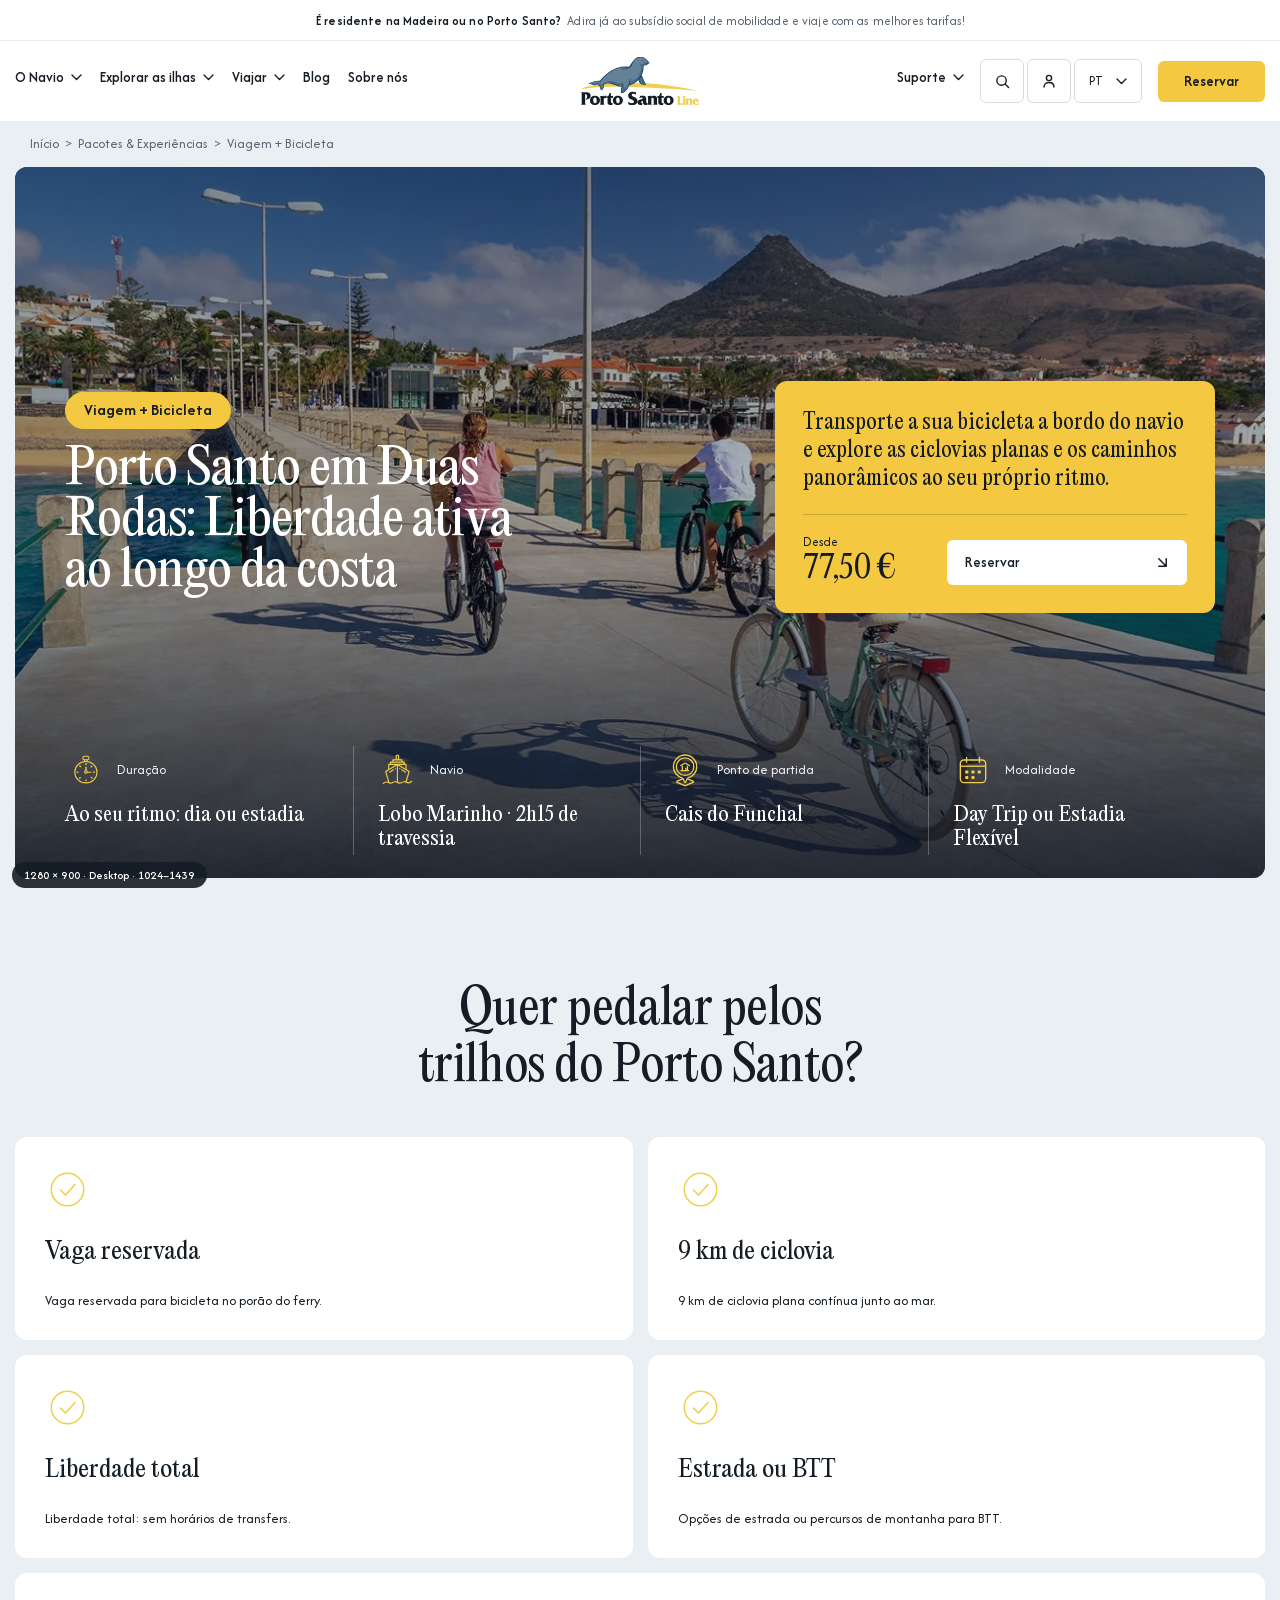
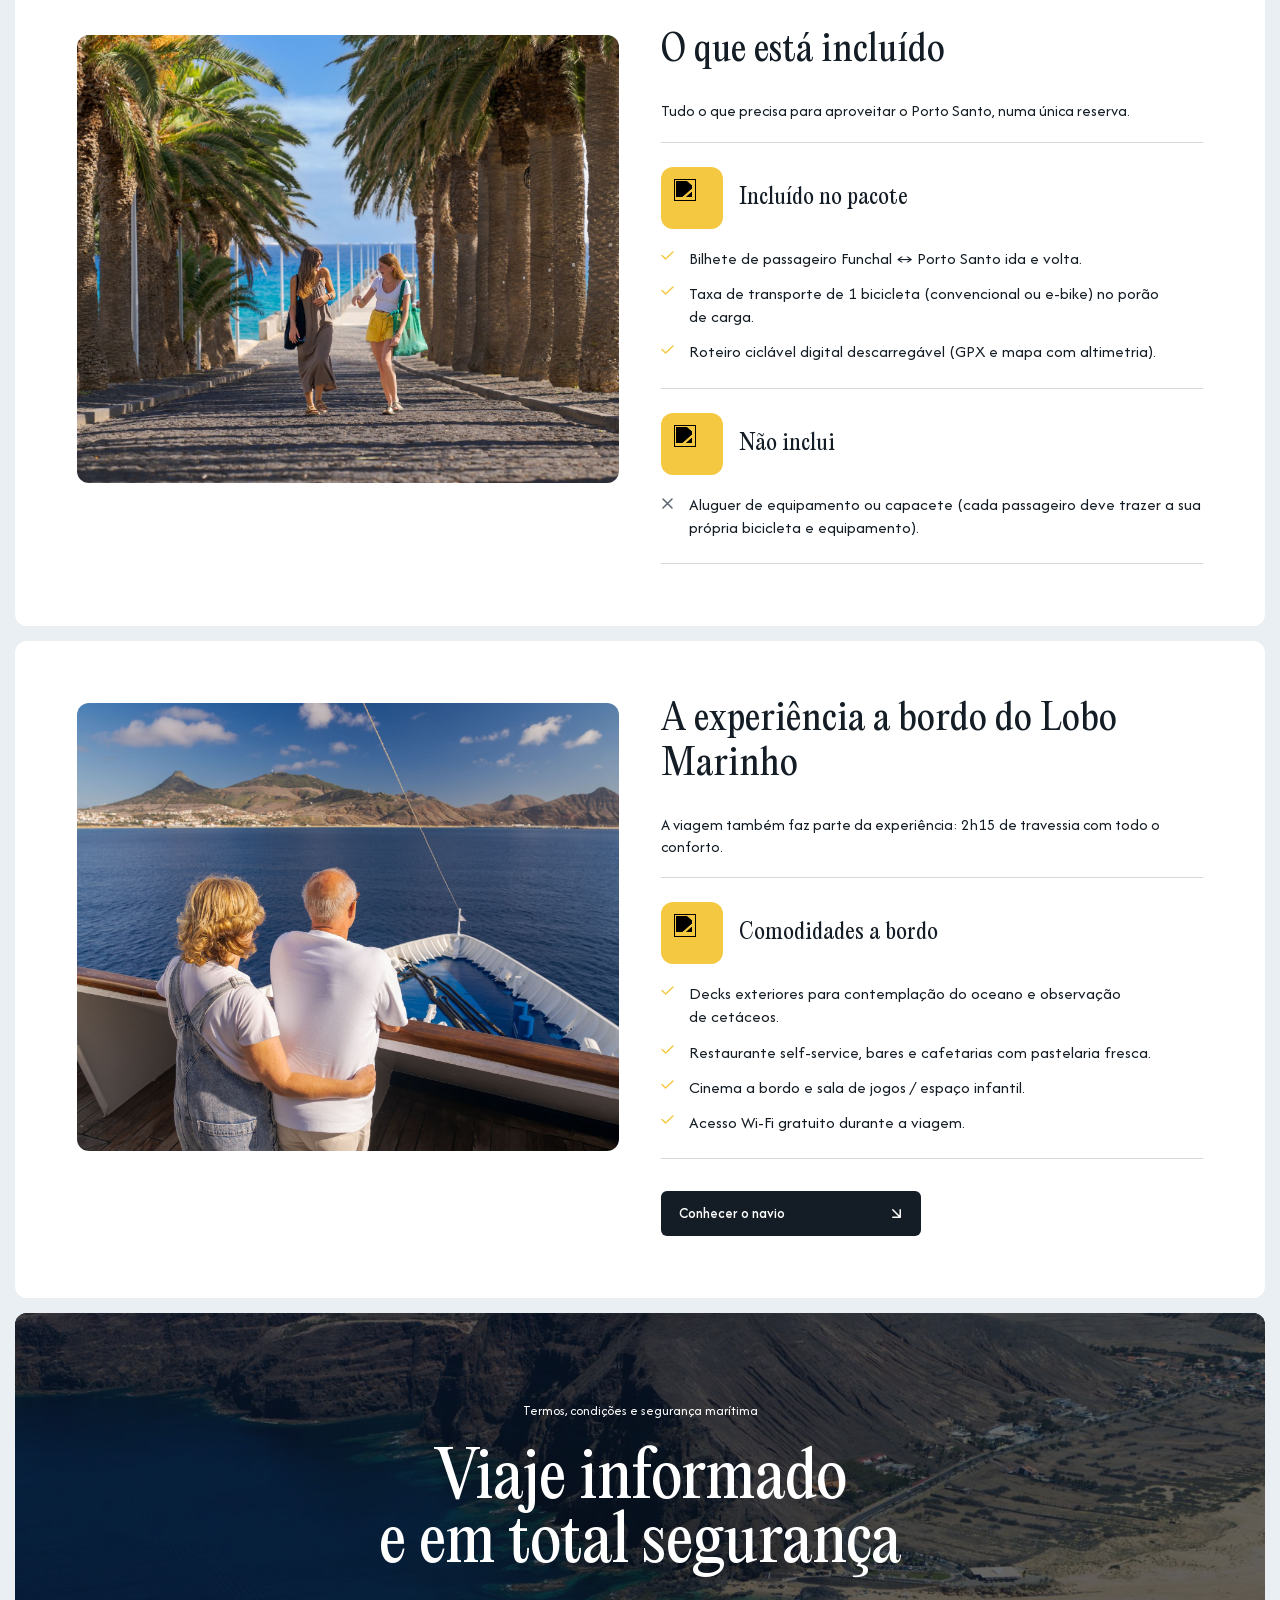
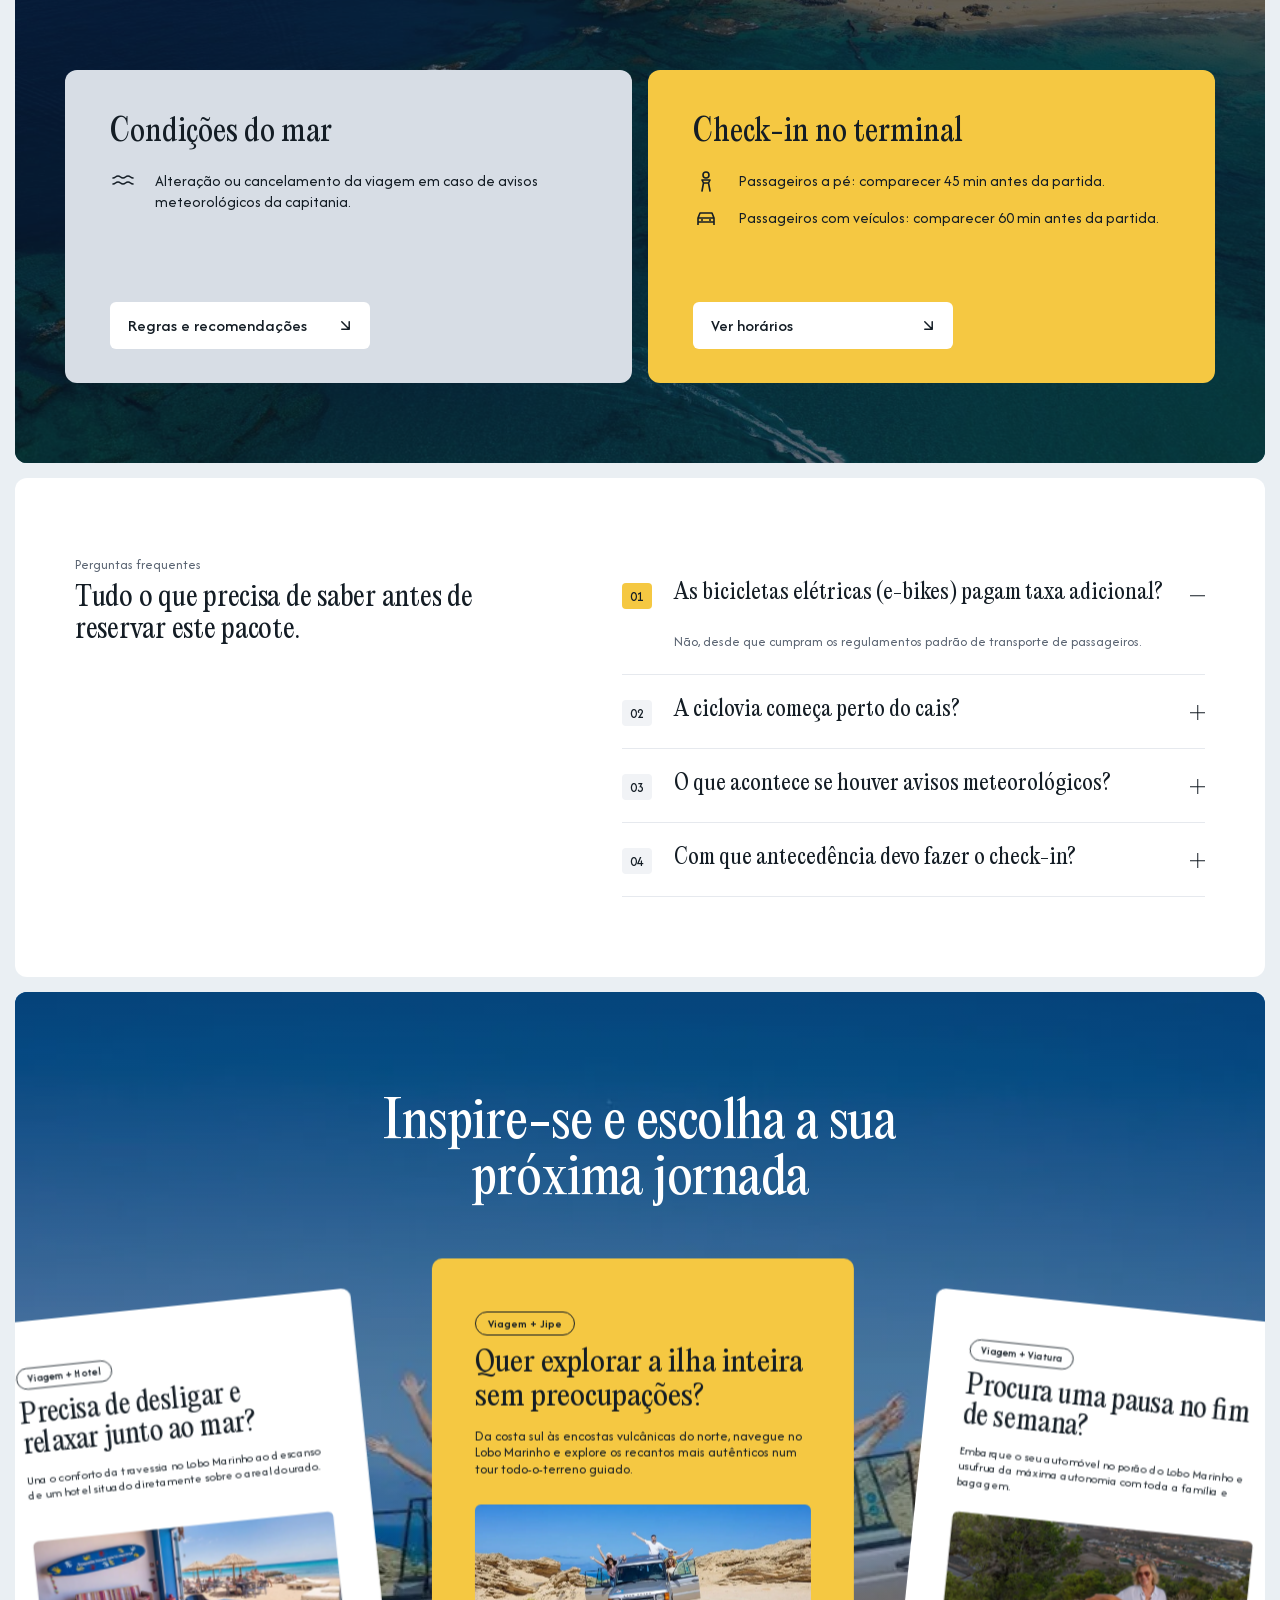
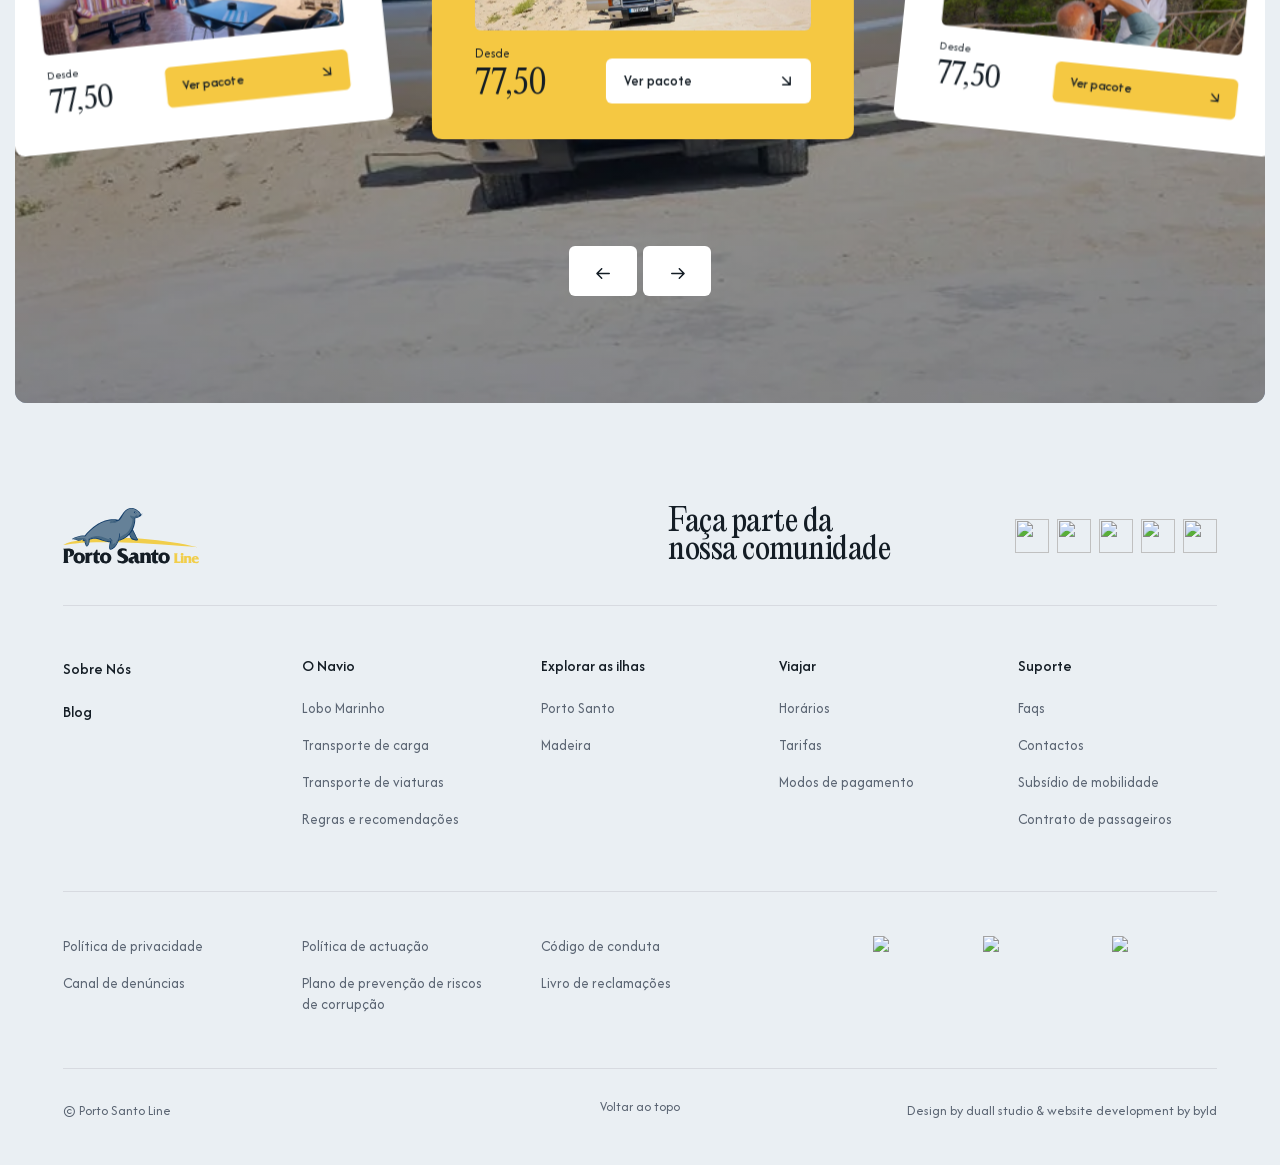
==== viagem-bicicleta.html @ 959960e9 "Páginas Jornada Ideal (6 pacotes + índice) Co-Authored-By: Claude Opus 5.5 <noreply@anthropic.com>" ====
<!doctype html>
<html lang="pt" class="afacad_e4c77ff-module__cB9SYG__variable editorial_26a60d64-module__2cuXFW__variable">
<head>
<meta charset="utf-8">
<meta name="viewport" content="width=device-width, initial-scale=1">
<title>Viagem + Bicicleta | Porto Santo Line</title>
<meta name="description" content="Transporte a sua bicicleta a bordo do navio e explore as ciclovias planas e os caminhos panorâmicos ao seu próprio ritmo.">
<link rel="icon" href="https://psl.s3.eu-west-1.amazonaws.com/website/favicon_251029f904.ico" type="image/vnd.microsoft.icon">
<link rel="preload" href="assets/fonts/6b91545418f16b52-s.p.20g0z6qjw1ulq.woff2" as="font" type="font/woff2" crossorigin>
<link rel="preload" href="assets/fonts/PPEditorialNew_Regular-s.p.103svg8q-rxix.woff2" as="font" type="font/woff2" crossorigin>
<link rel="stylesheet" href="assets/css/psl.css">
<link rel="stylesheet" href="assets/css/pacotes.css">
</head>
<body class="">
<a class="layout-module-scss-module__gOsIXW__skipLink" href="#main">Saltar para o conteúdo principal</a>
<div class="Header-module-scss-module__yUQ6Nq__shell" data-escondido="false" data-no-topo="true"><header class="Header-module-scss-module__yUQ6Nq__header" data-painel="false"><div class="Header-module-scss-module__yUQ6Nq__promo"><div class="Header-module-scss-module__yUQ6Nq__promoPista"><span class="Header-module-scss-module__yUQ6Nq__promoTexto"><span class="Header-module-scss-module__yUQ6Nq__promoDestaque">É residente na Madeira ou no Porto Santo?</span><span class="Header-module-scss-module__yUQ6Nq__promoMensagem">Adira já ao subsídio social de mobilidade e viaje com as melhores tarifas!</span></span><span aria-hidden="true" class="Header-module-scss-module__yUQ6Nq__promoTexto"><span class="Header-module-scss-module__yUQ6Nq__promoDestaque">É residente na Madeira ou no Porto Santo?</span><span class="Header-module-scss-module__yUQ6Nq__promoMensagem">Adira já ao subsídio social de mobilidade e viaje com as melhores tarifas!</span></span></div></div><nav aria-label="Navegação principal" class="Header-module-scss-module__yUQ6Nq__nav"><div class="Header-module-scss-module__yUQ6Nq__navInner"><button aria-controls="header-burger" aria-expanded="false" aria-label="Abrir menu" class="Header-module-scss-module__yUQ6Nq__burgerBotao" type="button"><span aria-hidden="true" class="Header-module-scss-module__yUQ6Nq__burgerIcone"><span class="Header-module-scss-module__yUQ6Nq__burgerBarra"></span><span class="Header-module-scss-module__yUQ6Nq__burgerBarra"></span><span class="Header-module-scss-module__yUQ6Nq__burgerBarra"></span></span></button><ul class="Header-module-scss-module__yUQ6Nq__links"><li><button aria-controls="header-megamenu" aria-expanded="false" class="Header-module-scss-module__yUQ6Nq__gatilho" type="button"><span class="Header-module-scss-module__yUQ6Nq__rolo"><span class="Header-module-scss-module__yUQ6Nq__roloA">O Navio</span><span aria-hidden="true" class="Header-module-scss-module__yUQ6Nq__roloB">O Navio</span></span><span class="Header-module-scss-module__yUQ6Nq__gatilhoSeta"><span class="Header-module-scss-module__yUQ6Nq__rolo"><svg aria-hidden="true" class="Header-module-scss-module__yUQ6Nq__roloA" fill="none" height="7" viewbox="0 0 11 7" width="11"><path d="M1 1l4.5 4.5L10 1" stroke="currentColor" stroke-linecap="round" stroke-linejoin="round" stroke-width="1.4"></path></svg><svg aria-hidden="true" class="Header-module-scss-module__yUQ6Nq__roloB" fill="none" height="7" viewbox="0 0 11 7" width="11"><path d="M1 1l4.5 4.5L10 1" stroke="currentColor" stroke-linecap="round" stroke-linejoin="round" stroke-width="1.4"></path></svg></span></span></button></li><li><button aria-controls="header-megamenu" aria-expanded="false" class="Header-module-scss-module__yUQ6Nq__gatilho" type="button"><span class="Header-module-scss-module__yUQ6Nq__rolo"><span class="Header-module-scss-module__yUQ6Nq__roloA">Explorar as ilhas</span><span aria-hidden="true" class="Header-module-scss-module__yUQ6Nq__roloB">Explorar as ilhas</span></span><span class="Header-module-scss-module__yUQ6Nq__gatilhoSeta"><span class="Header-module-scss-module__yUQ6Nq__rolo"><svg aria-hidden="true" class="Header-module-scss-module__yUQ6Nq__roloA" fill="none" height="7" viewbox="0 0 11 7" width="11"><path d="M1 1l4.5 4.5L10 1" stroke="currentColor" stroke-linecap="round" stroke-linejoin="round" stroke-width="1.4"></path></svg><svg aria-hidden="true" class="Header-module-scss-module__yUQ6Nq__roloB" fill="none" height="7" viewbox="0 0 11 7" width="11"><path d="M1 1l4.5 4.5L10 1" stroke="currentColor" stroke-linecap="round" stroke-linejoin="round" stroke-width="1.4"></path></svg></span></span></button></li><li><button aria-controls="header-megamenu" aria-expanded="false" class="Header-module-scss-module__yUQ6Nq__gatilho" type="button"><span class="Header-module-scss-module__yUQ6Nq__rolo"><span class="Header-module-scss-module__yUQ6Nq__roloA">Viajar</span><span aria-hidden="true" class="Header-module-scss-module__yUQ6Nq__roloB">Viajar</span></span><span class="Header-module-scss-module__yUQ6Nq__gatilhoSeta"><span class="Header-module-scss-module__yUQ6Nq__rolo"><svg aria-hidden="true" class="Header-module-scss-module__yUQ6Nq__roloA" fill="none" height="7" viewbox="0 0 11 7" width="11"><path d="M1 1l4.5 4.5L10 1" stroke="currentColor" stroke-linecap="round" stroke-linejoin="round" stroke-width="1.4"></path></svg><svg aria-hidden="true" class="Header-module-scss-module__yUQ6Nq__roloB" fill="none" height="7" viewbox="0 0 11 7" width="11"><path d="M1 1l4.5 4.5L10 1" stroke="currentColor" stroke-linecap="round" stroke-linejoin="round" stroke-width="1.4"></path></svg></span></span></button></li><li><a class="Header-module-scss-module__yUQ6Nq__gatilho" href="https://psl-website-web-stage-9bd0ef76c6ce.herokuapp.com/blog"><span class="Header-module-scss-module__yUQ6Nq__rolo"><span class="Header-module-scss-module__yUQ6Nq__roloA">Blog</span><span aria-hidden="true" class="Header-module-scss-module__yUQ6Nq__roloB">Blog</span></span></a></li><li><a class="Header-module-scss-module__yUQ6Nq__gatilho" href="https://psl-website-web-stage-9bd0ef76c6ce.herokuapp.com/sobre-nos"><span class="Header-module-scss-module__yUQ6Nq__rolo"><span class="Header-module-scss-module__yUQ6Nq__roloA">Sobre nós</span><span aria-hidden="true" class="Header-module-scss-module__yUQ6Nq__roloB">Sobre nós</span></span></a></li></ul><a aria-label="Porto Santo Line — página inicial" class="Header-module-scss-module__yUQ6Nq__logo" href="https://psl-website-web-stage-9bd0ef76c6ce.herokuapp.com/"><img alt="" class="Header-module-scss-module__yUQ6Nq__logoImagem" data-nimg="1" decoding="async" height="61" src="assets/img/logo.svg" style="color:transparent" width="148"/></a><div class="Header-module-scss-module__yUQ6Nq__utilitarios"><div aria-label="Navegação secundária" class="Header-module-scss-module__yUQ6Nq__utilitariosDesktop" role="group"><button aria-controls="header-megamenu" aria-expanded="false" class="Header-module-scss-module__yUQ6Nq__gatilho" type="button"><span class="Header-module-scss-module__yUQ6Nq__rolo"><span class="Header-module-scss-module__yUQ6Nq__roloA">Suporte</span><span aria-hidden="true" class="Header-module-scss-module__yUQ6Nq__roloB">Suporte</span></span><span class="Header-module-scss-module__yUQ6Nq__gatilhoSeta"><span class="Header-module-scss-module__yUQ6Nq__rolo"><svg aria-hidden="true" class="Header-module-scss-module__yUQ6Nq__roloA" fill="none" height="7" viewbox="0 0 11 7" width="11"><path d="M1 1l4.5 4.5L10 1" stroke="currentColor" stroke-linecap="round" stroke-linejoin="round" stroke-width="1.4"></path></svg><svg aria-hidden="true" class="Header-module-scss-module__yUQ6Nq__roloB" fill="none" height="7" viewbox="0 0 11 7" width="11"><path d="M1 1l4.5 4.5L10 1" stroke="currentColor" stroke-linecap="round" stroke-linejoin="round" stroke-width="1.4"></path></svg></span></span></button><div class="Header-module-scss-module__yUQ6Nq__icones"><button aria-controls="header-pesquisa" aria-expanded="false" aria-haspopup="dialog" aria-label="Pesquisar" class="Header-module-scss-module__yUQ6Nq__botaoIcone" type="button"><span class="Header-module-scss-module__yUQ6Nq__rolo"><svg aria-hidden="true" class="Header-module-scss-module__yUQ6Nq__roloA" fill="none" height="15" viewbox="0 0 16 16" width="15"><circle cx="7" cy="7" r="5" stroke="currentColor" stroke-width="1.5"></circle><path d="M11 11l3.5 3.5" stroke="currentColor" stroke-linecap="round" stroke-width="1.5"></path></svg><svg aria-hidden="true" class="Header-module-scss-module__yUQ6Nq__roloB" fill="none" height="15" viewbox="0 0 16 16" width="15"><circle cx="7" cy="7" r="5" stroke="currentColor" stroke-width="1.5"></circle><path d="M11 11l3.5 3.5" stroke="currentColor" stroke-linecap="round" stroke-width="1.5"></path></svg></span><span aria-hidden="true" class="Header-module-scss-module__yUQ6Nq__dica">Pesquisar</span></button><a aria-label="Área de cliente" class="Header-module-scss-module__yUQ6Nq__botaoIcone" href="https://psl-website-web-stage-9bd0ef76c6ce.herokuapp.com/area-de-cliente"><span class="Header-module-scss-module__yUQ6Nq__rolo"><svg aria-hidden="true" class="Header-module-scss-module__yUQ6Nq__roloA" fill="none" height="16" viewbox="0 0 16 16" width="16"><circle cx="8" cy="5" r="2.6" stroke="currentColor" stroke-width="1.4"></circle><path d="M3 14c0-2.8 2.2-4.5 5-4.5s5 1.7 5 4.5" stroke="currentColor" stroke-linecap="round" stroke-width="1.4"></path></svg><svg aria-hidden="true" class="Header-module-scss-module__yUQ6Nq__roloB" fill="none" height="16" viewbox="0 0 16 16" width="16"><circle cx="8" cy="5" r="2.6" stroke="currentColor" stroke-width="1.4"></circle><path d="M3 14c0-2.8 2.2-4.5 5-4.5s5 1.7 5 4.5" stroke="currentColor" stroke-linecap="round" stroke-width="1.4"></path></svg></span><span aria-hidden="true" class="Header-module-scss-module__yUQ6Nq__dica">Área de cliente</span></a><div class="Header-module-scss-module__yUQ6Nq__idioma"><button aria-controls="header-idiomas" aria-expanded="false" aria-label="Idioma" class="Header-module-scss-module__yUQ6Nq__idiomaBotao" type="button">PT<span class="Header-module-scss-module__yUQ6Nq__idiomaSeta"><span class="Header-module-scss-module__yUQ6Nq__rolo"><svg aria-hidden="true" class="Header-module-scss-module__yUQ6Nq__roloA" fill="none" height="7" viewbox="0 0 11 7" width="11"><path d="M1 1l4.5 4.5L10 1" stroke="currentColor" stroke-linecap="round" stroke-linejoin="round" stroke-width="1.4"></path></svg><svg aria-hidden="true" class="Header-module-scss-module__yUQ6Nq__roloB" fill="none" height="7" viewbox="0 0 11 7" width="11"><path d="M1 1l4.5 4.5L10 1" stroke="currentColor" stroke-linecap="round" stroke-linejoin="round" stroke-width="1.4"></path></svg></span></span><span aria-hidden="true" class="Header-module-scss-module__yUQ6Nq__dica" data-escondida="false">Idioma</span></button><ul class="Header-module-scss-module__yUQ6Nq__idiomaPainel" data-aberto="false" id="header-idiomas"><li><a aria-current="true" class="Header-module-scss-module__yUQ6Nq__idiomaOpcao" href="https://psl-website-web-stage-9bd0ef76c6ce.herokuapp.com/" hreflang="pt" lang="pt">PT<span class="Header-module-scss-module__yUQ6Nq__srOnly">Português</span></a></li><li><a aria-current="false" class="Header-module-scss-module__yUQ6Nq__idiomaOpcao" href="https://psl-website-web-stage-9bd0ef76c6ce.herokuapp.com/en" hreflang="en" lang="en">EN<span class="Header-module-scss-module__yUQ6Nq__srOnly">Inglês</span></a></li></ul></div></div></div><a class="Header-module-scss-module__yUQ6Nq__cta" href="https://psl-booking-flow-stage-5ddc0a65b691.herokuapp.com/"><span class="Header-module-scss-module__yUQ6Nq__botaoFill"></span><span class="Header-module-scss-module__yUQ6Nq__rolo"><span class="Header-module-scss-module__yUQ6Nq__roloA">Reservar</span><span aria-hidden="true" class="Header-module-scss-module__yUQ6Nq__roloB">Reservar</span></span></a></div></div></nav><div class="Header-module-scss-module__yUQ6Nq__painel" data-aberto="false" id="header-megamenu"><div class="Header-module-scss-module__yUQ6Nq__painelInterior" data-cards="dentro"></div></div><div class="Header-module-scss-module__yUQ6Nq__burgerPainel" data-aberto="false" data-seccao="false" id="header-burger"><div class="Header-module-scss-module__yUQ6Nq__burgerUtilitarios Header-module-scss-module__yUQ6Nq__burgerLinhaAnima" style="--atraso-linha:0.120s"><button aria-haspopup="dialog" class="Header-module-scss-module__yUQ6Nq__burgerPesquisa" type="button"><span class="Header-module-scss-module__yUQ6Nq__rolo"><svg aria-hidden="true" class="Header-module-scss-module__yUQ6Nq__roloA" fill="none" height="15" viewbox="0 0 16 16" width="15"><circle cx="7" cy="7" r="5" stroke="currentColor" stroke-width="1.5"></circle><path d="M11 11l3.5 3.5" stroke="currentColor" stroke-linecap="round" stroke-width="1.5"></path></svg><svg aria-hidden="true" class="Header-module-scss-module__yUQ6Nq__roloB" fill="none" height="15" viewbox="0 0 16 16" width="15"><circle cx="7" cy="7" r="5" stroke="currentColor" stroke-width="1.5"></circle><path d="M11 11l3.5 3.5" stroke="currentColor" stroke-linecap="round" stroke-width="1.5"></path></svg></span><span class="Header-module-scss-module__yUQ6Nq__burgerPesquisaTexto"><span class="Header-module-scss-module__yUQ6Nq__rolo"><span class="Header-module-scss-module__yUQ6Nq__roloA">Pesquisar</span><span aria-hidden="true" class="Header-module-scss-module__yUQ6Nq__roloB">Pesquisar</span></span></span></button><div class="Header-module-scss-module__yUQ6Nq__burgerPar"><a class="Header-module-scss-module__yUQ6Nq__burgerUtilBotao" href="https://psl-website-web-stage-9bd0ef76c6ce.herokuapp.com/area-de-cliente"><span class="Header-module-scss-module__yUQ6Nq__rolo"><svg aria-hidden="true" class="Header-module-scss-module__yUQ6Nq__roloA" fill="none" height="16" viewbox="0 0 16 16" width="16"><circle cx="8" cy="5" r="2.6" stroke="currentColor" stroke-width="1.4"></circle><path d="M3 14c0-2.8 2.2-4.5 5-4.5s5 1.7 5 4.5" stroke="currentColor" stroke-linecap="round" stroke-width="1.4"></path></svg><svg aria-hidden="true" class="Header-module-scss-module__yUQ6Nq__roloB" fill="none" height="16" viewbox="0 0 16 16" width="16"><circle cx="8" cy="5" r="2.6" stroke="currentColor" stroke-width="1.4"></circle><path d="M3 14c0-2.8 2.2-4.5 5-4.5s5 1.7 5 4.5" stroke="currentColor" stroke-linecap="round" stroke-width="1.4"></path></svg></span><span class="Header-module-scss-module__yUQ6Nq__burgerUtilTexto"><span class="Header-module-scss-module__yUQ6Nq__rolo"><span class="Header-module-scss-module__yUQ6Nq__roloA">Área de cliente</span><span aria-hidden="true" class="Header-module-scss-module__yUQ6Nq__roloB">Área de cliente</span></span></span></a><div class="Header-module-scss-module__yUQ6Nq__idioma Header-module-scss-module__yUQ6Nq__idiomaEstica"><button aria-controls="header-burger-idiomas" aria-expanded="false" aria-label="Idioma" class="Header-module-scss-module__yUQ6Nq__idiomaBotao Header-module-scss-module__yUQ6Nq__idiomaBotaoLargo" type="button">PT<span class="Header-module-scss-module__yUQ6Nq__idiomaSeta"><span class="Header-module-scss-module__yUQ6Nq__rolo"><svg aria-hidden="true" class="Header-module-scss-module__yUQ6Nq__roloA" fill="none" height="7" viewbox="0 0 11 7" width="11"><path d="M1 1l4.5 4.5L10 1" stroke="currentColor" stroke-linecap="round" stroke-linejoin="round" stroke-width="1.4"></path></svg><svg aria-hidden="true" class="Header-module-scss-module__yUQ6Nq__roloB" fill="none" height="7" viewbox="0 0 11 7" width="11"><path d="M1 1l4.5 4.5L10 1" stroke="currentColor" stroke-linecap="round" stroke-linejoin="round" stroke-width="1.4"></path></svg></span></span></button><ul class="Header-module-scss-module__yUQ6Nq__idiomaPainel" data-aberto="false" id="header-burger-idiomas"><li><a aria-current="true" class="Header-module-scss-module__yUQ6Nq__idiomaOpcao" href="https://psl-website-web-stage-9bd0ef76c6ce.herokuapp.com/" hreflang="pt" lang="pt">PT<span class="Header-module-scss-module__yUQ6Nq__srOnly">Português</span></a></li><li><a aria-current="false" class="Header-module-scss-module__yUQ6Nq__idiomaOpcao" href="https://psl-website-web-stage-9bd0ef76c6ce.herokuapp.com/en" hreflang="en" lang="en">EN<span class="Header-module-scss-module__yUQ6Nq__srOnly">Inglês</span></a></li></ul></div></div></div><ul class="Header-module-scss-module__yUQ6Nq__burgerSeccoes"><li class="Header-module-scss-module__yUQ6Nq__burgerSeccao Header-module-scss-module__yUQ6Nq__burgerLinhaAnima" style="--atraso-linha:0.175s"><button aria-controls="nav-0-corpo" aria-expanded="false" class="Header-module-scss-module__yUQ6Nq__burgerCabecalho" type="button"><span aria-hidden="true" class="Header-module-scss-module__yUQ6Nq__burgerRisco"></span><span class="Header-module-scss-module__yUQ6Nq__burgerRotulo"><span class="Header-module-scss-module__yUQ6Nq__rolo"><span class="Header-module-scss-module__yUQ6Nq__roloA">O Navio</span><span aria-hidden="true" class="Header-module-scss-module__yUQ6Nq__roloB">O Navio</span></span></span><span class="Header-module-scss-module__yUQ6Nq__burgerSeta"><span class="Header-module-scss-module__yUQ6Nq__rolo"><svg aria-hidden="true" class="Header-module-scss-module__yUQ6Nq__roloA" fill="none" height="7" viewbox="0 0 11 7" width="11"><path d="M1 1l4.5 4.5L10 1" stroke="currentColor" stroke-linecap="round" stroke-linejoin="round" stroke-width="1.4"></path></svg><svg aria-hidden="true" class="Header-module-scss-module__yUQ6Nq__roloB" fill="none" height="7" viewbox="0 0 11 7" width="11"><path d="M1 1l4.5 4.5L10 1" stroke="currentColor" stroke-linecap="round" stroke-linejoin="round" stroke-width="1.4"></path></svg></span></span></button><div class="Header-module-scss-module__yUQ6Nq__burgerCorpo" data-aberto="false" id="nav-0-corpo" inert="" style="height:0"><div><ul class="Header-module-scss-module__yUQ6Nq__burgerLista"><li class="Header-module-scss-module__yUQ6Nq__burgerCartaAnima" style="--atraso-carta-entrada:0.120s;--atraso-carta-saida:0.150s"><a class="Header-module-scss-module__yUQ6Nq__burgerCard" href="https://psl-website-web-stage-9bd0ef76c6ce.herokuapp.com/o-navio"><span class="Header-module-scss-module__yUQ6Nq__burgerCardTexto"><span class="Header-module-scss-module__yUQ6Nq__burgerCardTitulo">Transporte de Passageiros</span><span class="Header-module-scss-module__yUQ6Nq__burgerCardDescricao">De lounges confortáveis e restauração a espaços de lazer para toda a família, explore o navio que transforma a sua travessia num momento de puro relaxe.</span></span><span aria-hidden="true" class="Header-module-scss-module__yUQ6Nq__burgerCardBotao"><span class="Header-module-scss-module__yUQ6Nq__burgerCardFill"></span><span class="Header-module-scss-module__yUQ6Nq__botaoSeta"><svg aria-hidden="true" class="Header-module-scss-module__yUQ6Nq__botaoSetaA" fill="none" height="13" viewbox="0 0 14 14" width="13"><path d="M3 3l8 8M11 3v8H3" stroke="currentColor" stroke-linecap="round" stroke-linejoin="round" stroke-width="1.6"></path></svg><svg aria-hidden="true" class="Header-module-scss-module__yUQ6Nq__botaoSetaB" fill="none" height="13" viewbox="0 0 14 14" width="13"><path d="M3 3l8 8M11 3v8H3" stroke="currentColor" stroke-linecap="round" stroke-linejoin="round" stroke-width="1.6"></path></svg></span></span></a></li><li class="Header-module-scss-module__yUQ6Nq__burgerCartaAnima" style="--atraso-carta-entrada:0.210s;--atraso-carta-saida:0.100s"><a class="Header-module-scss-module__yUQ6Nq__burgerCard" href="https://psl-website-web-stage-9bd0ef76c6ce.herokuapp.com/transporte-de-viaturas"><span class="Header-module-scss-module__yUQ6Nq__burgerCardTexto"><span class="Header-module-scss-module__yUQ6Nq__burgerCardTitulo">Transporte de Viaturas</span><span class="Header-module-scss-module__yUQ6Nq__burgerCardDescricao">Acesso ao car deck sem complicações. Descubra como embarcar o seu veículo com total segurança e rapidez.</span></span><span aria-hidden="true" class="Header-module-scss-module__yUQ6Nq__burgerCardBotao"><span class="Header-module-scss-module__yUQ6Nq__burgerCardFill"></span><span class="Header-module-scss-module__yUQ6Nq__botaoSeta"><svg aria-hidden="true" class="Header-module-scss-module__yUQ6Nq__botaoSetaA" fill="none" height="13" viewbox="0 0 14 14" width="13"><path d="M3 3l8 8M11 3v8H3" stroke="currentColor" stroke-linecap="round" stroke-linejoin="round" stroke-width="1.6"></path></svg><svg aria-hidden="true" class="Header-module-scss-module__yUQ6Nq__botaoSetaB" fill="none" height="13" viewbox="0 0 14 14" width="13"><path d="M3 3l8 8M11 3v8H3" stroke="currentColor" stroke-linecap="round" stroke-linejoin="round" stroke-width="1.6"></path></svg></span></span></a></li><li class="Header-module-scss-module__yUQ6Nq__burgerCartaAnima" style="--atraso-carta-entrada:0.300s;--atraso-carta-saida:0.050s"><a class="Header-module-scss-module__yUQ6Nq__burgerCard" href="https://psl-website-web-stage-9bd0ef76c6ce.herokuapp.com/transporte-de-carga"><span class="Header-module-scss-module__yUQ6Nq__burgerCardTexto"><span class="Header-module-scss-module__yUQ6Nq__burgerCardTitulo">Transporte de Carga</span><span class="Header-module-scss-module__yUQ6Nq__burgerCardDescricao">Assegure o envio de mercadorias com total regularidade e segurança. Consulte tarifas, horários e soluções disponíveis.</span></span><span aria-hidden="true" class="Header-module-scss-module__yUQ6Nq__burgerCardBotao"><span class="Header-module-scss-module__yUQ6Nq__burgerCardFill"></span><span class="Header-module-scss-module__yUQ6Nq__botaoSeta"><svg aria-hidden="true" class="Header-module-scss-module__yUQ6Nq__botaoSetaA" fill="none" height="13" viewbox="0 0 14 14" width="13"><path d="M3 3l8 8M11 3v8H3" stroke="currentColor" stroke-linecap="round" stroke-linejoin="round" stroke-width="1.6"></path></svg><svg aria-hidden="true" class="Header-module-scss-module__yUQ6Nq__botaoSetaB" fill="none" height="13" viewbox="0 0 14 14" width="13"><path d="M3 3l8 8M11 3v8H3" stroke="currentColor" stroke-linecap="round" stroke-linejoin="round" stroke-width="1.6"></path></svg></span></span></a></li><li class="Header-module-scss-module__yUQ6Nq__burgerCartaAnima" style="--atraso-carta-entrada:0.390s;--atraso-carta-saida:0.000s"><a class="Header-module-scss-module__yUQ6Nq__burgerCard" href="https://psl-website-web-stage-9bd0ef76c6ce.herokuapp.com/regras-e-recomendacoes"><span class="Header-module-scss-module__yUQ6Nq__burgerCardTexto"><span class="Header-module-scss-module__yUQ6Nq__burgerCardTitulo">Regras e Recomendações</span><span class="Header-module-scss-module__yUQ6Nq__burgerCardDescricao">Tudo o que precisa de saber antes de embarcar. Descubra as regras, recomendações e boas práticas de segurança.</span></span><span aria-hidden="true" class="Header-module-scss-module__yUQ6Nq__burgerCardBotao"><span class="Header-module-scss-module__yUQ6Nq__burgerCardFill"></span><span class="Header-module-scss-module__yUQ6Nq__botaoSeta"><svg aria-hidden="true" class="Header-module-scss-module__yUQ6Nq__botaoSetaA" fill="none" height="13" viewbox="0 0 14 14" width="13"><path d="M3 3l8 8M11 3v8H3" stroke="currentColor" stroke-linecap="round" stroke-linejoin="round" stroke-width="1.6"></path></svg><svg aria-hidden="true" class="Header-module-scss-module__yUQ6Nq__botaoSetaB" fill="none" height="13" viewbox="0 0 14 14" width="13"><path d="M3 3l8 8M11 3v8H3" stroke="currentColor" stroke-linecap="round" stroke-linejoin="round" stroke-width="1.6"></path></svg></span></span></a></li></ul></div></div></li><li class="Header-module-scss-module__yUQ6Nq__burgerSeccao Header-module-scss-module__yUQ6Nq__burgerLinhaAnima" style="--atraso-linha:0.230s"><button aria-controls="nav-1-corpo" aria-expanded="false" class="Header-module-scss-module__yUQ6Nq__burgerCabecalho" type="button"><span aria-hidden="true" class="Header-module-scss-module__yUQ6Nq__burgerRisco"></span><span class="Header-module-scss-module__yUQ6Nq__burgerRotulo"><span class="Header-module-scss-module__yUQ6Nq__rolo"><span class="Header-module-scss-module__yUQ6Nq__roloA">Explorar as ilhas</span><span aria-hidden="true" class="Header-module-scss-module__yUQ6Nq__roloB">Explorar as ilhas</span></span></span><span class="Header-module-scss-module__yUQ6Nq__burgerSeta"><span class="Header-module-scss-module__yUQ6Nq__rolo"><svg aria-hidden="true" class="Header-module-scss-module__yUQ6Nq__roloA" fill="none" height="7" viewbox="0 0 11 7" width="11"><path d="M1 1l4.5 4.5L10 1" stroke="currentColor" stroke-linecap="round" stroke-linejoin="round" stroke-width="1.4"></path></svg><svg aria-hidden="true" class="Header-module-scss-module__yUQ6Nq__roloB" fill="none" height="7" viewbox="0 0 11 7" width="11"><path d="M1 1l4.5 4.5L10 1" stroke="currentColor" stroke-linecap="round" stroke-linejoin="round" stroke-width="1.4"></path></svg></span></span></button><div class="Header-module-scss-module__yUQ6Nq__burgerCorpo" data-aberto="false" id="nav-1-corpo" inert="" style="height:0"><div><ul class="Header-module-scss-module__yUQ6Nq__burgerLista"><li class="Header-module-scss-module__yUQ6Nq__burgerCartaAnima" style="--atraso-carta-entrada:0.120s;--atraso-carta-saida:0.050s"><a class="Header-module-scss-module__yUQ6Nq__burgerCard" href="https://psl-website-web-stage-9bd0ef76c6ce.herokuapp.com/porto-santo"><span class="Header-module-scss-module__yUQ6Nq__burgerCardTexto"><span class="Header-module-scss-module__yUQ6Nq__burgerCardTitulo">Porto Santo</span><span class="Header-module-scss-module__yUQ6Nq__burgerCardDescricao">De lounges confortáveis e restauração a espaços de lazer para toda a família, explore o navio que transforma a sua travessia num momento de puro relaxe.</span></span><span aria-hidden="true" class="Header-module-scss-module__yUQ6Nq__burgerCardBotao"><span class="Header-module-scss-module__yUQ6Nq__burgerCardFill"></span><span class="Header-module-scss-module__yUQ6Nq__botaoSeta"><svg aria-hidden="true" class="Header-module-scss-module__yUQ6Nq__botaoSetaA" fill="none" height="13" viewbox="0 0 14 14" width="13"><path d="M3 3l8 8M11 3v8H3" stroke="currentColor" stroke-linecap="round" stroke-linejoin="round" stroke-width="1.6"></path></svg><svg aria-hidden="true" class="Header-module-scss-module__yUQ6Nq__botaoSetaB" fill="none" height="13" viewbox="0 0 14 14" width="13"><path d="M3 3l8 8M11 3v8H3" stroke="currentColor" stroke-linecap="round" stroke-linejoin="round" stroke-width="1.6"></path></svg></span></span></a></li><li class="Header-module-scss-module__yUQ6Nq__burgerCartaAnima" style="--atraso-carta-entrada:0.210s;--atraso-carta-saida:0.000s"><a class="Header-module-scss-module__yUQ6Nq__burgerCard" href="https://psl-website-web-stage-9bd0ef76c6ce.herokuapp.com/madeira"><span class="Header-module-scss-module__yUQ6Nq__burgerCardTexto"><span class="Header-module-scss-module__yUQ6Nq__burgerCardTitulo">Madeira</span><span class="Header-module-scss-module__yUQ6Nq__burgerCardDescricao">Assegure o envio de mercadorias com total regularidade e segurança. Consulte tarifas, horários e soluções disponíveis.</span></span><span aria-hidden="true" class="Header-module-scss-module__yUQ6Nq__burgerCardBotao"><span class="Header-module-scss-module__yUQ6Nq__burgerCardFill"></span><span class="Header-module-scss-module__yUQ6Nq__botaoSeta"><svg aria-hidden="true" class="Header-module-scss-module__yUQ6Nq__botaoSetaA" fill="none" height="13" viewbox="0 0 14 14" width="13"><path d="M3 3l8 8M11 3v8H3" stroke="currentColor" stroke-linecap="round" stroke-linejoin="round" stroke-width="1.6"></path></svg><svg aria-hidden="true" class="Header-module-scss-module__yUQ6Nq__botaoSetaB" fill="none" height="13" viewbox="0 0 14 14" width="13"><path d="M3 3l8 8M11 3v8H3" stroke="currentColor" stroke-linecap="round" stroke-linejoin="round" stroke-width="1.6"></path></svg></span></span></a></li></ul></div></div></li><li class="Header-module-scss-module__yUQ6Nq__burgerSeccao Header-module-scss-module__yUQ6Nq__burgerLinhaAnima" style="--atraso-linha:0.285s"><button aria-controls="nav-2-corpo" aria-expanded="false" class="Header-module-scss-module__yUQ6Nq__burgerCabecalho" type="button"><span aria-hidden="true" class="Header-module-scss-module__yUQ6Nq__burgerRisco"></span><span class="Header-module-scss-module__yUQ6Nq__burgerRotulo"><span class="Header-module-scss-module__yUQ6Nq__rolo"><span class="Header-module-scss-module__yUQ6Nq__roloA">Viajar</span><span aria-hidden="true" class="Header-module-scss-module__yUQ6Nq__roloB">Viajar</span></span></span><span class="Header-module-scss-module__yUQ6Nq__burgerSeta"><span class="Header-module-scss-module__yUQ6Nq__rolo"><svg aria-hidden="true" class="Header-module-scss-module__yUQ6Nq__roloA" fill="none" height="7" viewbox="0 0 11 7" width="11"><path d="M1 1l4.5 4.5L10 1" stroke="currentColor" stroke-linecap="round" stroke-linejoin="round" stroke-width="1.4"></path></svg><svg aria-hidden="true" class="Header-module-scss-module__yUQ6Nq__roloB" fill="none" height="7" viewbox="0 0 11 7" width="11"><path d="M1 1l4.5 4.5L10 1" stroke="currentColor" stroke-linecap="round" stroke-linejoin="round" stroke-width="1.4"></path></svg></span></span></button><div class="Header-module-scss-module__yUQ6Nq__burgerCorpo" data-aberto="false" id="nav-2-corpo" inert="" style="height:0"><div><ul class="Header-module-scss-module__yUQ6Nq__burgerLista"><li class="Header-module-scss-module__yUQ6Nq__burgerCartaAnima" style="--atraso-carta-entrada:0.120s;--atraso-carta-saida:0.100s"><a class="Header-module-scss-module__yUQ6Nq__burgerCard" href="https://psl-website-web-stage-9bd0ef76c6ce.herokuapp.com/horarios"><span class="Header-module-scss-module__yUQ6Nq__burgerCardTexto"><span class="Header-module-scss-module__yUQ6Nq__burgerCardTitulo">Horários</span><span class="Header-module-scss-module__yUQ6Nq__burgerCardDescricao">Verifique as partidas diárias disponíveis e organize a sua viagem com total conveniência.</span></span><span aria-hidden="true" class="Header-module-scss-module__yUQ6Nq__burgerCardBotao"><span class="Header-module-scss-module__yUQ6Nq__burgerCardFill"></span><span class="Header-module-scss-module__yUQ6Nq__botaoSeta"><svg aria-hidden="true" class="Header-module-scss-module__yUQ6Nq__botaoSetaA" fill="none" height="13" viewbox="0 0 14 14" width="13"><path d="M3 3l8 8M11 3v8H3" stroke="currentColor" stroke-linecap="round" stroke-linejoin="round" stroke-width="1.6"></path></svg><svg aria-hidden="true" class="Header-module-scss-module__yUQ6Nq__botaoSetaB" fill="none" height="13" viewbox="0 0 14 14" width="13"><path d="M3 3l8 8M11 3v8H3" stroke="currentColor" stroke-linecap="round" stroke-linejoin="round" stroke-width="1.6"></path></svg></span></span></a></li><li class="Header-module-scss-module__yUQ6Nq__burgerCartaAnima" style="--atraso-carta-entrada:0.210s;--atraso-carta-saida:0.050s"><a class="Header-module-scss-module__yUQ6Nq__burgerCard" href="https://psl-website-web-stage-9bd0ef76c6ce.herokuapp.com/tarifas"><span class="Header-module-scss-module__yUQ6Nq__burgerCardTexto"><span class="Header-module-scss-module__yUQ6Nq__burgerCardTitulo">Tarifas</span><span class="Header-module-scss-module__yUQ6Nq__burgerCardDescricao">Selecione a sua classe, adicione o seu veículo e descubra as melhores tarifas e pacotes disponíveis.</span></span><span aria-hidden="true" class="Header-module-scss-module__yUQ6Nq__burgerCardBotao"><span class="Header-module-scss-module__yUQ6Nq__burgerCardFill"></span><span class="Header-module-scss-module__yUQ6Nq__botaoSeta"><svg aria-hidden="true" class="Header-module-scss-module__yUQ6Nq__botaoSetaA" fill="none" height="13" viewbox="0 0 14 14" width="13"><path d="M3 3l8 8M11 3v8H3" stroke="currentColor" stroke-linecap="round" stroke-linejoin="round" stroke-width="1.6"></path></svg><svg aria-hidden="true" class="Header-module-scss-module__yUQ6Nq__botaoSetaB" fill="none" height="13" viewbox="0 0 14 14" width="13"><path d="M3 3l8 8M11 3v8H3" stroke="currentColor" stroke-linecap="round" stroke-linejoin="round" stroke-width="1.6"></path></svg></span></span></a></li><li class="Header-module-scss-module__yUQ6Nq__burgerCartaAnima" style="--atraso-carta-entrada:0.300s;--atraso-carta-saida:0.000s"><a class="Header-module-scss-module__yUQ6Nq__burgerCard" href="https://psl-website-web-stage-9bd0ef76c6ce.herokuapp.com/modos-de-pagamento"><span class="Header-module-scss-module__yUQ6Nq__burgerCardTexto"><span class="Header-module-scss-module__yUQ6Nq__burgerCardTitulo">Modos de pagamento</span><span class="Header-module-scss-module__yUQ6Nq__burgerCardDescricao">Tudo o que precisa de saber antes de embarcar. Descubra as regras, recomendações e boas práticas de segurança.</span></span><span aria-hidden="true" class="Header-module-scss-module__yUQ6Nq__burgerCardBotao"><span class="Header-module-scss-module__yUQ6Nq__burgerCardFill"></span><span class="Header-module-scss-module__yUQ6Nq__botaoSeta"><svg aria-hidden="true" class="Header-module-scss-module__yUQ6Nq__botaoSetaA" fill="none" height="13" viewbox="0 0 14 14" width="13"><path d="M3 3l8 8M11 3v8H3" stroke="currentColor" stroke-linecap="round" stroke-linejoin="round" stroke-width="1.6"></path></svg><svg aria-hidden="true" class="Header-module-scss-module__yUQ6Nq__botaoSetaB" fill="none" height="13" viewbox="0 0 14 14" width="13"><path d="M3 3l8 8M11 3v8H3" stroke="currentColor" stroke-linecap="round" stroke-linejoin="round" stroke-width="1.6"></path></svg></span></span></a></li></ul></div></div></li><li class="Header-module-scss-module__yUQ6Nq__burgerSeccao Header-module-scss-module__yUQ6Nq__burgerLinhaAnima" style="--atraso-linha:0.340s"><a class="Header-module-scss-module__yUQ6Nq__burgerCabecalho" href="https://psl-website-web-stage-9bd0ef76c6ce.herokuapp.com/blog"><span aria-hidden="true" class="Header-module-scss-module__yUQ6Nq__burgerRisco"></span><span class="Header-module-scss-module__yUQ6Nq__burgerRotulo"><span class="Header-module-scss-module__yUQ6Nq__rolo"><span class="Header-module-scss-module__yUQ6Nq__roloA">Blog</span><span aria-hidden="true" class="Header-module-scss-module__yUQ6Nq__roloB">Blog</span></span></span></a></li><li class="Header-module-scss-module__yUQ6Nq__burgerSeccao Header-module-scss-module__yUQ6Nq__burgerLinhaAnima" style="--atraso-linha:0.395s"><a class="Header-module-scss-module__yUQ6Nq__burgerCabecalho" href="https://psl-website-web-stage-9bd0ef76c6ce.herokuapp.com/sobre-nos"><span aria-hidden="true" class="Header-module-scss-module__yUQ6Nq__burgerRisco"></span><span class="Header-module-scss-module__yUQ6Nq__burgerRotulo"><span class="Header-module-scss-module__yUQ6Nq__rolo"><span class="Header-module-scss-module__yUQ6Nq__roloA">Sobre nós</span><span aria-hidden="true" class="Header-module-scss-module__yUQ6Nq__roloB">Sobre nós</span></span></span></a></li><li class="Header-module-scss-module__yUQ6Nq__burgerSeccao Header-module-scss-module__yUQ6Nq__burgerLinhaAnima" style="--atraso-linha:0.450s"><button aria-controls="suporte-corpo" aria-expanded="false" class="Header-module-scss-module__yUQ6Nq__burgerCabecalho" type="button"><span aria-hidden="true" class="Header-module-scss-module__yUQ6Nq__burgerRisco"></span><span class="Header-module-scss-module__yUQ6Nq__burgerRotulo"><span class="Header-module-scss-module__yUQ6Nq__rolo"><span class="Header-module-scss-module__yUQ6Nq__roloA">Suporte</span><span aria-hidden="true" class="Header-module-scss-module__yUQ6Nq__roloB">Suporte</span></span></span><span class="Header-module-scss-module__yUQ6Nq__burgerSeta"><span class="Header-module-scss-module__yUQ6Nq__rolo"><svg aria-hidden="true" class="Header-module-scss-module__yUQ6Nq__roloA" fill="none" height="7" viewbox="0 0 11 7" width="11"><path d="M1 1l4.5 4.5L10 1" stroke="currentColor" stroke-linecap="round" stroke-linejoin="round" stroke-width="1.4"></path></svg><svg aria-hidden="true" class="Header-module-scss-module__yUQ6Nq__roloB" fill="none" height="7" viewbox="0 0 11 7" width="11"><path d="M1 1l4.5 4.5L10 1" stroke="currentColor" stroke-linecap="round" stroke-linejoin="round" stroke-width="1.4"></path></svg></span></span></button><div class="Header-module-scss-module__yUQ6Nq__burgerCorpo" data-aberto="false" id="suporte-corpo" inert="" style="height:0"><div><ul class="Header-module-scss-module__yUQ6Nq__burgerLista"><li class="Header-module-scss-module__yUQ6Nq__burgerCartaAnima" style="--atraso-carta-entrada:0.120s;--atraso-carta-saida:0.250s"><a class="Header-module-scss-module__yUQ6Nq__burgerCard" href="https://psl-website-web-stage-9bd0ef76c6ce.herokuapp.com/faqs"><span class="Header-module-scss-module__yUQ6Nq__burgerCardTexto"><span class="Header-module-scss-module__yUQ6Nq__burgerCardTitulo">Faqs</span><span class="Header-module-scss-module__yUQ6Nq__burgerCardDescricao">Encontre respostas rápidas para planear a sua viagem sem complicações.</span></span><span aria-hidden="true" class="Header-module-scss-module__yUQ6Nq__burgerCardBotao"><span class="Header-module-scss-module__yUQ6Nq__burgerCardFill"></span><span class="Header-module-scss-module__yUQ6Nq__botaoSeta"><svg aria-hidden="true" class="Header-module-scss-module__yUQ6Nq__botaoSetaA" fill="none" height="13" viewbox="0 0 14 14" width="13"><path d="M3 3l8 8M11 3v8H3" stroke="currentColor" stroke-linecap="round" stroke-linejoin="round" stroke-width="1.6"></path></svg><svg aria-hidden="true" class="Header-module-scss-module__yUQ6Nq__botaoSetaB" fill="none" height="13" viewbox="0 0 14 14" width="13"><path d="M3 3l8 8M11 3v8H3" stroke="currentColor" stroke-linecap="round" stroke-linejoin="round" stroke-width="1.6"></path></svg></span></span></a></li><li class="Header-module-scss-module__yUQ6Nq__burgerCartaAnima" style="--atraso-carta-entrada:0.210s;--atraso-carta-saida:0.200s"><a class="Header-module-scss-module__yUQ6Nq__burgerCard" href="https://psl-website-web-stage-9bd0ef76c6ce.herokuapp.com/contactos"><span class="Header-module-scss-module__yUQ6Nq__burgerCardTexto"><span class="Header-module-scss-module__yUQ6Nq__burgerCardTitulo">Contactos</span><span class="Header-module-scss-module__yUQ6Nq__burgerCardDescricao">Estamos prontos para o ajudar antes, durante e após a sua viagem.</span></span><span aria-hidden="true" class="Header-module-scss-module__yUQ6Nq__burgerCardBotao"><span class="Header-module-scss-module__yUQ6Nq__burgerCardFill"></span><span class="Header-module-scss-module__yUQ6Nq__botaoSeta"><svg aria-hidden="true" class="Header-module-scss-module__yUQ6Nq__botaoSetaA" fill="none" height="13" viewbox="0 0 14 14" width="13"><path d="M3 3l8 8M11 3v8H3" stroke="currentColor" stroke-linecap="round" stroke-linejoin="round" stroke-width="1.6"></path></svg><svg aria-hidden="true" class="Header-module-scss-module__yUQ6Nq__botaoSetaB" fill="none" height="13" viewbox="0 0 14 14" width="13"><path d="M3 3l8 8M11 3v8H3" stroke="currentColor" stroke-linecap="round" stroke-linejoin="round" stroke-width="1.6"></path></svg></span></span></a></li><li class="Header-module-scss-module__yUQ6Nq__burgerCartaAnima" style="--atraso-carta-entrada:0.300s;--atraso-carta-saida:0.150s"><a class="Header-module-scss-module__yUQ6Nq__burgerCard" href="https://psl-website-web-stage-9bd0ef76c6ce.herokuapp.com/subsidio-de-mobilidade"><span class="Header-module-scss-module__yUQ6Nq__burgerCardTexto"><span class="Header-module-scss-module__yUQ6Nq__burgerCardTitulo">Subsídio de Mobilidade</span><span class="Header-module-scss-module__yUQ6Nq__burgerCardDescricao">Consulte as condições e o processo para solicitar o reembolso do seu subsídio.</span></span><span aria-hidden="true" class="Header-module-scss-module__yUQ6Nq__burgerCardBotao"><span class="Header-module-scss-module__yUQ6Nq__burgerCardFill"></span><span class="Header-module-scss-module__yUQ6Nq__botaoSeta"><svg aria-hidden="true" class="Header-module-scss-module__yUQ6Nq__botaoSetaA" fill="none" height="13" viewbox="0 0 14 14" width="13"><path d="M3 3l8 8M11 3v8H3" stroke="currentColor" stroke-linecap="round" stroke-linejoin="round" stroke-width="1.6"></path></svg><svg aria-hidden="true" class="Header-module-scss-module__yUQ6Nq__botaoSetaB" fill="none" height="13" viewbox="0 0 14 14" width="13"><path d="M3 3l8 8M11 3v8H3" stroke="currentColor" stroke-linecap="round" stroke-linejoin="round" stroke-width="1.6"></path></svg></span></span></a></li><li class="Header-module-scss-module__yUQ6Nq__burgerCartaAnima" style="--atraso-carta-entrada:0.390s;--atraso-carta-saida:0.100s"><a class="Header-module-scss-module__yUQ6Nq__burgerCard" href="https://psl-website-web-stage-9bd0ef76c6ce.herokuapp.com/contrato-de-passageiros"><span class="Header-module-scss-module__yUQ6Nq__burgerCardTexto"><span class="Header-module-scss-module__yUQ6Nq__burgerCardTitulo">Contrato de Passageiros</span><span class="Header-module-scss-module__yUQ6Nq__burgerCardDescricao">Aceda aos direitos e deveres associados ao seu bilhete de viagem.</span></span><span aria-hidden="true" class="Header-module-scss-module__yUQ6Nq__burgerCardBotao"><span class="Header-module-scss-module__yUQ6Nq__burgerCardFill"></span><span class="Header-module-scss-module__yUQ6Nq__botaoSeta"><svg aria-hidden="true" class="Header-module-scss-module__yUQ6Nq__botaoSetaA" fill="none" height="13" viewbox="0 0 14 14" width="13"><path d="M3 3l8 8M11 3v8H3" stroke="currentColor" stroke-linecap="round" stroke-linejoin="round" stroke-width="1.6"></path></svg><svg aria-hidden="true" class="Header-module-scss-module__yUQ6Nq__botaoSetaB" fill="none" height="13" viewbox="0 0 14 14" width="13"><path d="M3 3l8 8M11 3v8H3" stroke="currentColor" stroke-linecap="round" stroke-linejoin="round" stroke-width="1.6"></path></svg></span></span></a></li><li class="Header-module-scss-module__yUQ6Nq__burgerCartaAnima" style="--atraso-carta-entrada:0.480s;--atraso-carta-saida:0.050s"><a class="Header-module-scss-module__yUQ6Nq__burgerCard" href="https://psl-website-web-stage-9bd0ef76c6ce.herokuapp.com/termos-e-condicoes"><span class="Header-module-scss-module__yUQ6Nq__burgerCardTexto"><span class="Header-module-scss-module__yUQ6Nq__burgerCardTitulo">Termos e Condições</span><span class="Header-module-scss-module__yUQ6Nq__burgerCardDescricao">Conheça as regras e condições de utilização da nossa plataforma online.</span></span><span aria-hidden="true" class="Header-module-scss-module__yUQ6Nq__burgerCardBotao"><span class="Header-module-scss-module__yUQ6Nq__burgerCardFill"></span><span class="Header-module-scss-module__yUQ6Nq__botaoSeta"><svg aria-hidden="true" class="Header-module-scss-module__yUQ6Nq__botaoSetaA" fill="none" height="13" viewbox="0 0 14 14" width="13"><path d="M3 3l8 8M11 3v8H3" stroke="currentColor" stroke-linecap="round" stroke-linejoin="round" stroke-width="1.6"></path></svg><svg aria-hidden="true" class="Header-module-scss-module__yUQ6Nq__botaoSetaB" fill="none" height="13" viewbox="0 0 14 14" width="13"><path d="M3 3l8 8M11 3v8H3" stroke="currentColor" stroke-linecap="round" stroke-linejoin="round" stroke-width="1.6"></path></svg></span></span></a></li><li class="Header-module-scss-module__yUQ6Nq__burgerCartaAnima" style="--atraso-carta-entrada:0.570s;--atraso-carta-saida:0.000s"><a class="Header-module-scss-module__yUQ6Nq__burgerCard" href="https://psl-website-web-stage-9bd0ef76c6ce.herokuapp.com/protecao-de-dados"><span class="Header-module-scss-module__yUQ6Nq__burgerCardTexto"><span class="Header-module-scss-module__yUQ6Nq__burgerCardTitulo">Proteção de Dados</span><span class="Header-module-scss-module__yUQ6Nq__burgerCardDescricao">Saiba como recolhemos, utilizamos e protegemos as suas informações pessoais.</span></span><span aria-hidden="true" class="Header-module-scss-module__yUQ6Nq__burgerCardBotao"><span class="Header-module-scss-module__yUQ6Nq__burgerCardFill"></span><span class="Header-module-scss-module__yUQ6Nq__botaoSeta"><svg aria-hidden="true" class="Header-module-scss-module__yUQ6Nq__botaoSetaA" fill="none" height="13" viewbox="0 0 14 14" width="13"><path d="M3 3l8 8M11 3v8H3" stroke="currentColor" stroke-linecap="round" stroke-linejoin="round" stroke-width="1.6"></path></svg><svg aria-hidden="true" class="Header-module-scss-module__yUQ6Nq__botaoSetaB" fill="none" height="13" viewbox="0 0 14 14" width="13"><path d="M3 3l8 8M11 3v8H3" stroke="currentColor" stroke-linecap="round" stroke-linejoin="round" stroke-width="1.6"></path></svg></span></span></a></li></ul></div></div></li></ul></div><div aria-label="Como podemos ajudar?" aria-modal="false" class="Header-module-scss-module__yUQ6Nq__pesquisa" data-aberta="false" id="header-pesquisa" inert="" role="dialog"><div class="Header-module-scss-module__yUQ6Nq__pesquisaInterior"><p class="Header-module-scss-module__yUQ6Nq__pesquisaTitulo">Como podemos ajudar?</p><div class="Header-module-scss-module__yUQ6Nq__pesquisaCampo"><svg aria-hidden="true" class="Header-module-scss-module__yUQ6Nq__pesquisaLupa" fill="none" height="15" viewbox="0 0 16 16" width="15"><circle cx="7" cy="7" r="5" stroke="currentColor" stroke-width="1.5"></circle><path d="M11 11l3.5 3.5" stroke="currentColor" stroke-linecap="round" stroke-width="1.5"></path></svg><input aria-label="Pesquisar no site" class="Header-module-scss-module__yUQ6Nq__pesquisaInput" placeholder="Pesquisar" type="search"/></div></div></div></header></div>
<div aria-hidden="true" class="Header-module-scss-module__yUQ6Nq__scrim" data-aberto="false" data-pesquisa="false"></div>
<main aria-label="Conteúdo principal" id="main" tabindex="-1">
<nav aria-label="Onde está" class="Migalha-module-scss-module__6Hh3jW__migalha"><ol class="Migalha-module-scss-module__6Hh3jW__lista"><li class="Migalha-module-scss-module__6Hh3jW__degrau"><a href="https://psl-website-web-stage-9bd0ef76c6ce.herokuapp.com/">Início</a></li><li class="Migalha-module-scss-module__6Hh3jW__degrau"><a href="index.html">Pacotes &amp; Experiências</a></li><li class="Migalha-module-scss-module__6Hh3jW__degrau" aria-current="page">Viagem + Bicicleta</li></ol></nav>
<section aria-labelledby="pk-titulo" class="HeroPage-module-scss-module__fLgBga__hero pk-hero" id="section-0">
<div class="HeroPage-module-scss-module__fLgBga__media"><div class="HeroPage-module-scss-module__fLgBga__mediaGradiente"></div>
<img alt="Ciclistas a pedalar no cais do Porto Santo junto ao mar" class="HeroPage-module-scss-module__fLgBga__imagem" decoding="async" fetchpriority="high" src="assets/img/bicicleta-card.webp" style="position:absolute;height:100%;width:100%;left:0;top:0;right:0;bottom:0;color:transparent;object-position:center center">
<div class="HeroPage-module-scss-module__fLgBga__scrim"></div></div>
<div class="HeroPage-module-scss-module__fLgBga__conteudo"><div class="HeroPage-module-scss-module__fLgBga__linha"><div>
<div class="pk-hero__topo"><span class="pk-pilula pk-pilula--amarela">Viagem + Bicicleta</span></div>
<h1 class="HeroPage-module-scss-module__fLgBga__titulo" id="pk-titulo"><span class="HeroPage-module-scss-module__fLgBga__nomeAcessivel">Porto Santo em Duas Rodas: Liberdade ativa ao longo da costa</span><span aria-hidden="true"><span class="HeroPage-module-scss-module__fLgBga__palavra"><span class="HeroPage-module-scss-module__fLgBga__caractere" style="--i:0">P</span><span class="HeroPage-module-scss-module__fLgBga__caractere" style="--i:1">o</span><span class="HeroPage-module-scss-module__fLgBga__caractere" style="--i:2">r</span><span class="HeroPage-module-scss-module__fLgBga__caractere" style="--i:3">t</span><span class="HeroPage-module-scss-module__fLgBga__caractere" style="--i:4">o</span></span> <span class="HeroPage-module-scss-module__fLgBga__palavra"><span class="HeroPage-module-scss-module__fLgBga__caractere" style="--i:5">S</span><span class="HeroPage-module-scss-module__fLgBga__caractere" style="--i:6">a</span><span class="HeroPage-module-scss-module__fLgBga__caractere" style="--i:7">n</span><span class="HeroPage-module-scss-module__fLgBga__caractere" style="--i:8">t</span><span class="HeroPage-module-scss-module__fLgBga__caractere" style="--i:9">o</span></span> <span class="HeroPage-module-scss-module__fLgBga__palavra"><span class="HeroPage-module-scss-module__fLgBga__caractere" style="--i:10">e</span><span class="HeroPage-module-scss-module__fLgBga__caractere" style="--i:11">m</span></span> <span class="HeroPage-module-scss-module__fLgBga__palavra"><span class="HeroPage-module-scss-module__fLgBga__caractere" style="--i:12">D</span><span class="HeroPage-module-scss-module__fLgBga__caractere" style="--i:13">u</span><span class="HeroPage-module-scss-module__fLgBga__caractere" style="--i:14">a</span><span class="HeroPage-module-scss-module__fLgBga__caractere" style="--i:15">s</span></span> <span class="HeroPage-module-scss-module__fLgBga__palavra"><span class="HeroPage-module-scss-module__fLgBga__caractere" style="--i:16">R</span><span class="HeroPage-module-scss-module__fLgBga__caractere" style="--i:17">o</span><span class="HeroPage-module-scss-module__fLgBga__caractere" style="--i:18">d</span><span class="HeroPage-module-scss-module__fLgBga__caractere" style="--i:19">a</span><span class="HeroPage-module-scss-module__fLgBga__caractere" style="--i:20">s</span><span class="HeroPage-module-scss-module__fLgBga__caractere" style="--i:21">:</span></span> <span class="HeroPage-module-scss-module__fLgBga__palavra"><span class="HeroPage-module-scss-module__fLgBga__caractere" style="--i:22">L</span><span class="HeroPage-module-scss-module__fLgBga__caractere" style="--i:23">i</span><span class="HeroPage-module-scss-module__fLgBga__caractere" style="--i:24">b</span><span class="HeroPage-module-scss-module__fLgBga__caractere" style="--i:25">e</span><span class="HeroPage-module-scss-module__fLgBga__caractere" style="--i:26">r</span><span class="HeroPage-module-scss-module__fLgBga__caractere" style="--i:27">d</span><span class="HeroPage-module-scss-module__fLgBga__caractere" style="--i:28">a</span><span class="HeroPage-module-scss-module__fLgBga__caractere" style="--i:29">d</span><span class="HeroPage-module-scss-module__fLgBga__caractere" style="--i:30">e</span></span> <span class="HeroPage-module-scss-module__fLgBga__palavra"><span class="HeroPage-module-scss-module__fLgBga__caractere" style="--i:31">a</span><span class="HeroPage-module-scss-module__fLgBga__caractere" style="--i:32">t</span><span class="HeroPage-module-scss-module__fLgBga__caractere" style="--i:33">i</span><span class="HeroPage-module-scss-module__fLgBga__caractere" style="--i:34">v</span><span class="HeroPage-module-scss-module__fLgBga__caractere" style="--i:35">a</span></span> <span class="HeroPage-module-scss-module__fLgBga__palavra"><span class="HeroPage-module-scss-module__fLgBga__caractere" style="--i:36">a</span><span class="HeroPage-module-scss-module__fLgBga__caractere" style="--i:37">o</span></span> <span class="HeroPage-module-scss-module__fLgBga__palavra"><span class="HeroPage-module-scss-module__fLgBga__caractere" style="--i:38">l</span><span class="HeroPage-module-scss-module__fLgBga__caractere" style="--i:39">o</span><span class="HeroPage-module-scss-module__fLgBga__caractere" style="--i:40">n</span><span class="HeroPage-module-scss-module__fLgBga__caractere" style="--i:41">g</span><span class="HeroPage-module-scss-module__fLgBga__caractere" style="--i:42">o</span></span> <span class="HeroPage-module-scss-module__fLgBga__palavra"><span class="HeroPage-module-scss-module__fLgBga__caractere" style="--i:43">d</span><span class="HeroPage-module-scss-module__fLgBga__caractere" style="--i:44">a</span></span> <span class="HeroPage-module-scss-module__fLgBga__palavra"><span class="HeroPage-module-scss-module__fLgBga__caractere" style="--i:45">c</span><span class="HeroPage-module-scss-module__fLgBga__caractere" style="--i:46">o</span><span class="HeroPage-module-scss-module__fLgBga__caractere" style="--i:47">s</span><span class="HeroPage-module-scss-module__fLgBga__caractere" style="--i:48">t</span><span class="HeroPage-module-scss-module__fLgBga__caractere" style="--i:49">a</span></span></span></h1></div>
<div class="pk-hero__lado"><p class="HeroPage-module-scss-module__fLgBga__intro">Transporte a sua bicicleta a bordo do navio e explore as ciclovias planas e os caminhos panorâmicos ao seu próprio ritmo.</p><div class="pk-hero__acoes"><p class="pk-hero__preco"><span class="pk-hero__desde">Desde</span><span class="pk-hero__valor">77,50 €</span></p><a class="Journey-module-scss-module__y-uAEq__botao pk-hero__cta" href="https://psl-booking-flow-stage-5ddc0a65b691.herokuapp.com/?pacote=viagem-bicicleta"><span class="Journey-module-scss-module__y-uAEq__nomeAcessivel">Reservar</span><span aria-hidden="true" class="Journey-module-scss-module__y-uAEq__enchimento"></span><span aria-hidden="true" class="Journey-module-scss-module__y-uAEq__conteudo"><span class="Journey-module-scss-module__y-uAEq__rolo"><span class="Journey-module-scss-module__y-uAEq__roloA">Reservar</span><span class="Journey-module-scss-module__y-uAEq__roloB">Reservar</span></span><span class="Journey-module-scss-module__y-uAEq__rolo"><span class="Journey-module-scss-module__y-uAEq__roloA"><svg aria-hidden="true" fill="none" viewBox="0 0 14 14" width="13" height="13"><path d="M3 3l8 8M11 3v8H3" stroke="currentColor" stroke-linecap="round" stroke-linejoin="round" stroke-width="1.6"/></svg></span><span class="Journey-module-scss-module__y-uAEq__roloB"><svg aria-hidden="true" fill="none" viewBox="0 0 14 14" width="13" height="13"><path d="M3 3l8 8M11 3v8H3" stroke="currentColor" stroke-linecap="round" stroke-linejoin="round" stroke-width="1.6"/></svg></span></span></span></a></div></div></div><ul class="pk-factos pk-factos--hero" aria-label="Destaques rápidos" data-dentro="false"><li class="pk-factos__item" style="--i:0"><span class="pk-factos__rotulo"><img class="pk-factos__icone" alt="" src="assets/img/icons/duracao.svg">Duração</span><p class="pk-factos__valor">Ao seu ritmo: dia ou estadia</p></li><li class="pk-factos__item" style="--i:1"><span class="pk-factos__rotulo"><img class="pk-factos__icone" alt="" src="assets/img/icons/navio.svg">Navio</span><p class="pk-factos__valor">Lobo Marinho · 2h15 de travessia</p></li><li class="pk-factos__item" style="--i:2"><span class="pk-factos__rotulo"><img class="pk-factos__icone" alt="" src="assets/img/icons/ponto-partida.svg">Ponto de partida</span><p class="pk-factos__valor">Cais do Funchal</p></li><li class="pk-factos__item" style="--i:3"><span class="pk-factos__rotulo"><img class="pk-factos__icone" alt="" src="assets/img/icons/modalidade.svg">Modalidade</span><p class="pk-factos__valor">Day Trip ou Estadia Flexível</p></li></ul></div>
<div class="HeroPage-module-scss-module__fLgBga__ancora"><div class="HeroPage-module-scss-module__fLgBga__linha"><span class="HeroPage-module-scss-module__fLgBga__pergunta">Podemos ajudar?</span><svg aria-hidden="true" class="HeroPage-module-scss-module__fLgBga__balao" fill="none" viewBox="0 0 54 36"><path d="M42 0C48.6274 0 54 5.37258 54 12V24C54 30.6274 48.6274 36 42 36H0V12C0 5.37258 5.37258 0 12 0H42Z" fill="currentColor"/><circle class="HeroPage-module-scss-module__fLgBga__ponto" cx="17.5" cy="18.5" data-ordem="0" r="3.5"/><circle class="HeroPage-module-scss-module__fLgBga__ponto" cx="27.5" cy="18.5" data-ordem="1" r="3.5"/><circle class="HeroPage-module-scss-module__fLgBga__ponto" cx="37.5" cy="18.5" data-ordem="2" r="3.5"/></svg><a class="HeroPage-module-scss-module__fLgBga__botao" href="https://wa.me/351962025500?text=Olá, gostaria de informações sobre o pacote Viagem + Bicicleta." rel="noopener noreferrer" target="_blank"><span class="HeroPage-module-scss-module__fLgBga__nome">Falar connosco no WhatsApp</span><svg aria-hidden="true" class="HeroPage-module-scss-module__fLgBga__glifo" fill="currentColor" viewBox="0 0 24 24"><path d="M12 2a10 10 0 00-8.6 15L2 22l5.2-1.4A10 10 0 1012 2zm0 2a8 8 0 016.9 12l-.3.5.6 2.2-2.3-.6-.5.3A8 8 0 1112 4zm-3.4 4c-.2 0-.5 0-.7.4-.3.3-1 1-1 2.4s1 2.8 1.2 3c.2.2 2 3.1 4.9 4.3 2.4 1 2.9.8 3.4.8.5-.1 1.7-.7 1.9-1.4.2-.7.2-1.2.2-1.4-.1-.1-.3-.2-.6-.3l-2-1c-.3-.1-.5-.2-.7.1l-.7 1c-.2.2-.3.2-.6.1-.3-.2-1.3-.5-2.5-1.6-.9-.8-1.5-1.8-1.7-2.1-.2-.3 0-.5.1-.6l.5-.6.3-.5v-.5l-.9-2.1c-.2-.5-.4-.5-.6-.5h-.5z"/></svg></a></div></div>
</section>
<ul class="pk-factos pk-factos--fora" aria-label="Destaques rápidos" data-dentro="false"><li class="pk-factos__item" style="--i:0"><span class="pk-factos__rotulo"><img class="pk-factos__icone" alt="" src="assets/img/icons/duracao.svg">Duração</span><p class="pk-factos__valor">Ao seu ritmo: dia ou estadia</p></li><li class="pk-factos__item" style="--i:1"><span class="pk-factos__rotulo"><img class="pk-factos__icone" alt="" src="assets/img/icons/navio.svg">Navio</span><p class="pk-factos__valor">Lobo Marinho · 2h15 de travessia</p></li><li class="pk-factos__item" style="--i:2"><span class="pk-factos__rotulo"><img class="pk-factos__icone" alt="" src="assets/img/icons/ponto-partida.svg">Ponto de partida</span><p class="pk-factos__valor">Cais do Funchal</p></li><li class="pk-factos__item" style="--i:3"><span class="pk-factos__rotulo"><img class="pk-factos__icone" alt="" src="assets/img/icons/modalidade.svg">Modalidade</span><p class="pk-factos__valor">Day Trip ou Estadia Flexível</p></li></ul>
<div class="pk-layout pk-layout--sem-reserva">
<div class="pk-conteudo">
<div class="pk-empilhado">
<div class="pk-empilhado__grupo" data-empilhar>
<section aria-labelledby="section-1-titulo" class="InfoCards-module-scss-module__rsmDgW__seccao" data-dentro="false" id="section-1">
<div class="InfoCards-module-scss-module__rsmDgW__cabecalho"><h2 class="InfoCards-module-scss-module__rsmDgW__titulo" id="section-1-titulo"><span class="InfoCards-module-scss-module__rsmDgW__nomeAcessivel">Quer pedalar pelos trilhos do Porto Santo?</span><span aria-hidden="true"><span class="InfoCards-module-scss-module__rsmDgW__palavra"><span class="InfoCards-module-scss-module__rsmDgW__caractereTitulo" style="--i:0">Q</span><span class="InfoCards-module-scss-module__rsmDgW__caractereTitulo" style="--i:1">u</span><span class="InfoCards-module-scss-module__rsmDgW__caractereTitulo" style="--i:2">e</span><span class="InfoCards-module-scss-module__rsmDgW__caractereTitulo" style="--i:3">r</span></span> <span class="InfoCards-module-scss-module__rsmDgW__palavra"><span class="InfoCards-module-scss-module__rsmDgW__caractereTitulo" style="--i:4">p</span><span class="InfoCards-module-scss-module__rsmDgW__caractereTitulo" style="--i:5">e</span><span class="InfoCards-module-scss-module__rsmDgW__caractereTitulo" style="--i:6">d</span><span class="InfoCards-module-scss-module__rsmDgW__caractereTitulo" style="--i:7">a</span><span class="InfoCards-module-scss-module__rsmDgW__caractereTitulo" style="--i:8">l</span><span class="InfoCards-module-scss-module__rsmDgW__caractereTitulo" style="--i:9">a</span><span class="InfoCards-module-scss-module__rsmDgW__caractereTitulo" style="--i:10">r</span></span> <span class="InfoCards-module-scss-module__rsmDgW__palavra"><span class="InfoCards-module-scss-module__rsmDgW__caractereTitulo" style="--i:11">p</span><span class="InfoCards-module-scss-module__rsmDgW__caractereTitulo" style="--i:12">e</span><span class="InfoCards-module-scss-module__rsmDgW__caractereTitulo" style="--i:13">l</span><span class="InfoCards-module-scss-module__rsmDgW__caractereTitulo" style="--i:14">o</span><span class="InfoCards-module-scss-module__rsmDgW__caractereTitulo" style="--i:15">s</span></span> <span class="InfoCards-module-scss-module__rsmDgW__palavra"><span class="InfoCards-module-scss-module__rsmDgW__caractereTitulo" style="--i:16">t</span><span class="InfoCards-module-scss-module__rsmDgW__caractereTitulo" style="--i:17">r</span><span class="InfoCards-module-scss-module__rsmDgW__caractereTitulo" style="--i:18">i</span><span class="InfoCards-module-scss-module__rsmDgW__caractereTitulo" style="--i:19">l</span><span class="InfoCards-module-scss-module__rsmDgW__caractereTitulo" style="--i:20">h</span><span class="InfoCards-module-scss-module__rsmDgW__caractereTitulo" style="--i:21">o</span><span class="InfoCards-module-scss-module__rsmDgW__caractereTitulo" style="--i:22">s</span></span> <span class="InfoCards-module-scss-module__rsmDgW__palavra"><span class="InfoCards-module-scss-module__rsmDgW__caractereTitulo" style="--i:23">d</span><span class="InfoCards-module-scss-module__rsmDgW__caractereTitulo" style="--i:24">o</span></span> <span class="InfoCards-module-scss-module__rsmDgW__palavra"><span class="InfoCards-module-scss-module__rsmDgW__caractereTitulo" style="--i:25">P</span><span class="InfoCards-module-scss-module__rsmDgW__caractereTitulo" style="--i:26">o</span><span class="InfoCards-module-scss-module__rsmDgW__caractereTitulo" style="--i:27">r</span><span class="InfoCards-module-scss-module__rsmDgW__caractereTitulo" style="--i:28">t</span><span class="InfoCards-module-scss-module__rsmDgW__caractereTitulo" style="--i:29">o</span></span> <span class="InfoCards-module-scss-module__rsmDgW__palavra"><span class="InfoCards-module-scss-module__rsmDgW__caractereTitulo" style="--i:30">S</span><span class="InfoCards-module-scss-module__rsmDgW__caractereTitulo" style="--i:31">a</span><span class="InfoCards-module-scss-module__rsmDgW__caractereTitulo" style="--i:32">n</span><span class="InfoCards-module-scss-module__rsmDgW__caractereTitulo" style="--i:33">t</span><span class="InfoCards-module-scss-module__rsmDgW__caractereTitulo" style="--i:34">o</span><span class="InfoCards-module-scss-module__rsmDgW__caractereTitulo" style="--i:35">?</span></span></span></h2></div>
<ul class="InfoCards-module-scss-module__rsmDgW__cartoes" style="--cartoes:4"><li class="InfoCards-module-scss-module__rsmDgW__item" data-sozinho="false" style="--i:0"><div class="InfoCards-module-scss-module__rsmDgW__cartao" data-estilo="white"><div class="InfoCards-module-scss-module__rsmDgW__miolo"><div class="InfoCards-module-scss-module__rsmDgW__topo"><span class="InfoCards-module-scss-module__rsmDgW__icone"><img alt="" loading="lazy" src="assets/img/icons/check.svg" style="position:absolute;height:100%;width:100%;left:0;top:0;right:0;bottom:0;color:transparent"></span><p class="InfoCards-module-scss-module__rsmDgW__cartaoTitulo">Vaga reservada</p></div><div class="InfoCards-module-scss-module__rsmDgW__corpo InfoCards-module-scss-module__rsmDgW__cartaoTexto"><p>Vaga reservada para bicicleta no porão do ferry.</p></div></div></div></li><li class="InfoCards-module-scss-module__rsmDgW__item" data-sozinho="false" style="--i:1"><div class="InfoCards-module-scss-module__rsmDgW__cartao" data-estilo="white"><div class="InfoCards-module-scss-module__rsmDgW__miolo"><div class="InfoCards-module-scss-module__rsmDgW__topo"><span class="InfoCards-module-scss-module__rsmDgW__icone"><img alt="" loading="lazy" src="assets/img/icons/check.svg" style="position:absolute;height:100%;width:100%;left:0;top:0;right:0;bottom:0;color:transparent"></span><p class="InfoCards-module-scss-module__rsmDgW__cartaoTitulo">9 km de ciclovia</p></div><div class="InfoCards-module-scss-module__rsmDgW__corpo InfoCards-module-scss-module__rsmDgW__cartaoTexto"><p>9 km de ciclovia plana contínua junto ao mar.</p></div></div></div></li><li class="InfoCards-module-scss-module__rsmDgW__item" data-sozinho="false" style="--i:2"><div class="InfoCards-module-scss-module__rsmDgW__cartao" data-estilo="white"><div class="InfoCards-module-scss-module__rsmDgW__miolo"><div class="InfoCards-module-scss-module__rsmDgW__topo"><span class="InfoCards-module-scss-module__rsmDgW__icone"><img alt="" loading="lazy" src="assets/img/icons/check.svg" style="position:absolute;height:100%;width:100%;left:0;top:0;right:0;bottom:0;color:transparent"></span><p class="InfoCards-module-scss-module__rsmDgW__cartaoTitulo">Liberdade total</p></div><div class="InfoCards-module-scss-module__rsmDgW__corpo InfoCards-module-scss-module__rsmDgW__cartaoTexto"><p>Liberdade total: sem horários de transfers.</p></div></div></div></li><li class="InfoCards-module-scss-module__rsmDgW__item" data-sozinho="false" style="--i:3"><div class="InfoCards-module-scss-module__rsmDgW__cartao" data-estilo="white"><div class="InfoCards-module-scss-module__rsmDgW__miolo"><div class="InfoCards-module-scss-module__rsmDgW__topo"><span class="InfoCards-module-scss-module__rsmDgW__icone"><img alt="" loading="lazy" src="assets/img/icons/check.svg" style="position:absolute;height:100%;width:100%;left:0;top:0;right:0;bottom:0;color:transparent"></span><p class="InfoCards-module-scss-module__rsmDgW__cartaoTitulo">Estrada ou BTT</p></div><div class="InfoCards-module-scss-module__rsmDgW__corpo InfoCards-module-scss-module__rsmDgW__cartaoTexto"><p>Opções de estrada ou percursos de montanha para BTT.</p></div></div></div></li></ul></section>
<section aria-labelledby="section-2-titulo" class="MediaChecklist-module-scss-module__AJx_Va__seccao" data-dentro="false" id="section-2">
<div class="MediaChecklist-module-scss-module__AJx_Va__grelha"><div class="MediaChecklist-module-scss-module__AJx_Va__moldura"><img alt="Avenida de palmeiras no Porto Santo com o mar ao fundo" class="MediaChecklist-module-scss-module__AJx_Va__fotografia" loading="lazy" src="assets/img/bicicleta-media.jpg" style="position:absolute;height:100%;width:100%;left:0;top:0;right:0;bottom:0;color:transparent;object-fit:cover"></div>
<div class="MediaChecklist-module-scss-module__AJx_Va__coluna"><h2 class="MediaChecklist-module-scss-module__AJx_Va__titulo" id="section-2-titulo"><span class="MediaChecklist-module-scss-module__AJx_Va__nomeAcessivel">O que está incluído</span><span aria-hidden="true"><span class="MediaChecklist-module-scss-module__AJx_Va__palavra"><span class="MediaChecklist-module-scss-module__AJx_Va__caractere" style="--i:0">O</span></span> <span class="MediaChecklist-module-scss-module__AJx_Va__palavra"><span class="MediaChecklist-module-scss-module__AJx_Va__caractere" style="--i:1">q</span><span class="MediaChecklist-module-scss-module__AJx_Va__caractere" style="--i:2">u</span><span class="MediaChecklist-module-scss-module__AJx_Va__caractere" style="--i:3">e</span></span> <span class="MediaChecklist-module-scss-module__AJx_Va__palavra"><span class="MediaChecklist-module-scss-module__AJx_Va__caractere" style="--i:4">e</span><span class="MediaChecklist-module-scss-module__AJx_Va__caractere" style="--i:5">s</span><span class="MediaChecklist-module-scss-module__AJx_Va__caractere" style="--i:6">t</span><span class="MediaChecklist-module-scss-module__AJx_Va__caractere" style="--i:7">á</span></span> <span class="MediaChecklist-module-scss-module__AJx_Va__palavra"><span class="MediaChecklist-module-scss-module__AJx_Va__caractere" style="--i:8">i</span><span class="MediaChecklist-module-scss-module__AJx_Va__caractere" style="--i:9">n</span><span class="MediaChecklist-module-scss-module__AJx_Va__caractere" style="--i:10">c</span><span class="MediaChecklist-module-scss-module__AJx_Va__caractere" style="--i:11">l</span><span class="MediaChecklist-module-scss-module__AJx_Va__caractere" style="--i:12">u</span><span class="MediaChecklist-module-scss-module__AJx_Va__caractere" style="--i:13">í</span><span class="MediaChecklist-module-scss-module__AJx_Va__caractere" style="--i:14">d</span><span class="MediaChecklist-module-scss-module__AJx_Va__caractere" style="--i:15">o</span></span></span></h2><p class="MediaChecklist-module-scss-module__AJx_Va__intro">Tudo o que precisa para aproveitar o Porto Santo, numa única reserva.</p><ul class="MediaChecklist-module-scss-module__AJx_Va__grupos"><li class="MediaChecklist-module-scss-module__AJx_Va__grupo" style="--i:0"><div class="MediaChecklist-module-scss-module__AJx_Va__grupoCabeca"><span class="MediaChecklist-module-scss-module__AJx_Va__pastilha"><img alt="" loading="lazy" src="https://psl.s3.eu-west-1.amazonaws.com/website/icon_tickers_f1204dcdf4.svg" style="position:absolute;height:100%;width:100%;left:0;top:0;right:0;bottom:0;color:transparent"></span><h3 class="MediaChecklist-module-scss-module__AJx_Va__grupoTitulo" id="section-2-g0">Incluído no pacote</h3></div><ul aria-labelledby="section-2-g0" class="MediaChecklist-module-scss-module__AJx_Va__itens"><li class="MediaChecklist-module-scss-module__AJx_Va__item"><svg aria-hidden="true" class="MediaChecklist-module-scss-module__AJx_Va__visto" focusable="false" viewBox="0 0 13 9"><path d="M1 4.5 4.6 8 12 1" fill="none" stroke="currentColor" stroke-linecap="round" stroke-linejoin="round" stroke-width="1.5"/></svg><span class="MediaChecklist-module-scss-module__AJx_Va__itemTexto">Bilhete de passageiro Funchal ↔ Porto Santo ida e volta.</span></li><li class="MediaChecklist-module-scss-module__AJx_Va__item"><svg aria-hidden="true" class="MediaChecklist-module-scss-module__AJx_Va__visto" focusable="false" viewBox="0 0 13 9"><path d="M1 4.5 4.6 8 12 1" fill="none" stroke="currentColor" stroke-linecap="round" stroke-linejoin="round" stroke-width="1.5"/></svg><span class="MediaChecklist-module-scss-module__AJx_Va__itemTexto">Taxa de transporte de 1 bicicleta (convencional ou e-bike) no porão de carga.</span></li><li class="MediaChecklist-module-scss-module__AJx_Va__item"><svg aria-hidden="true" class="MediaChecklist-module-scss-module__AJx_Va__visto" focusable="false" viewBox="0 0 13 9"><path d="M1 4.5 4.6 8 12 1" fill="none" stroke="currentColor" stroke-linecap="round" stroke-linejoin="round" stroke-width="1.5"/></svg><span class="MediaChecklist-module-scss-module__AJx_Va__itemTexto">Roteiro ciclável digital descarregável (GPX e mapa com altimetria).</span></li></ul></li><li class="MediaChecklist-module-scss-module__AJx_Va__grupo" style="--i:1"><div class="MediaChecklist-module-scss-module__AJx_Va__grupoCabeca"><span class="MediaChecklist-module-scss-module__AJx_Va__pastilha"><img alt="" loading="lazy" src="https://psl.s3.eu-west-1.amazonaws.com/website/icon_danger_f35a3fb3cc.svg" style="position:absolute;height:100%;width:100%;left:0;top:0;right:0;bottom:0;color:transparent"></span><h3 class="MediaChecklist-module-scss-module__AJx_Va__grupoTitulo" id="section-2-g1">Não inclui</h3></div><ul aria-labelledby="section-2-g1" class="MediaChecklist-module-scss-module__AJx_Va__itens"><li class="MediaChecklist-module-scss-module__AJx_Va__item"><svg aria-hidden="true" class="MediaChecklist-module-scss-module__AJx_Va__visto pk-visto--nao" focusable="false" viewBox="0 0 13 13"><path d="M2 2l9 9M11 2l-9 9" fill="none" stroke="currentColor" stroke-linecap="round" stroke-width="1.5"/></svg><span class="MediaChecklist-module-scss-module__AJx_Va__itemTexto">Aluguer de equipamento ou capacete (cada passageiro deve trazer a sua própria bicicleta e equipamento).</span></li></ul></li></ul></div></div></section>
</div>
<section aria-labelledby="section-3-titulo" class="MediaChecklist-module-scss-module__AJx_Va__seccao pk-media--invertida" data-dentro="false" id="section-3">
<div class="MediaChecklist-module-scss-module__AJx_Va__grelha"><div class="MediaChecklist-module-scss-module__AJx_Va__moldura"><img alt="Casal no convés do Lobo Marinho a olhar para o Porto Santo" class="MediaChecklist-module-scss-module__AJx_Va__fotografia" loading="lazy" src="assets/img/bordo-media.jpg" style="position:absolute;height:100%;width:100%;left:0;top:0;right:0;bottom:0;color:transparent;object-fit:cover"></div>
<div class="MediaChecklist-module-scss-module__AJx_Va__coluna"><h2 class="MediaChecklist-module-scss-module__AJx_Va__titulo" id="section-3-titulo"><span class="MediaChecklist-module-scss-module__AJx_Va__nomeAcessivel">A experiência a bordo do Lobo Marinho</span><span aria-hidden="true"><span class="MediaChecklist-module-scss-module__AJx_Va__palavra"><span class="MediaChecklist-module-scss-module__AJx_Va__caractere" style="--i:0">A</span></span> <span class="MediaChecklist-module-scss-module__AJx_Va__palavra"><span class="MediaChecklist-module-scss-module__AJx_Va__caractere" style="--i:1">e</span><span class="MediaChecklist-module-scss-module__AJx_Va__caractere" style="--i:2">x</span><span class="MediaChecklist-module-scss-module__AJx_Va__caractere" style="--i:3">p</span><span class="MediaChecklist-module-scss-module__AJx_Va__caractere" style="--i:4">e</span><span class="MediaChecklist-module-scss-module__AJx_Va__caractere" style="--i:5">r</span><span class="MediaChecklist-module-scss-module__AJx_Va__caractere" style="--i:6">i</span><span class="MediaChecklist-module-scss-module__AJx_Va__caractere" style="--i:7">ê</span><span class="MediaChecklist-module-scss-module__AJx_Va__caractere" style="--i:8">n</span><span class="MediaChecklist-module-scss-module__AJx_Va__caractere" style="--i:9">c</span><span class="MediaChecklist-module-scss-module__AJx_Va__caractere" style="--i:10">i</span><span class="MediaChecklist-module-scss-module__AJx_Va__caractere" style="--i:11">a</span></span> <span class="MediaChecklist-module-scss-module__AJx_Va__palavra"><span class="MediaChecklist-module-scss-module__AJx_Va__caractere" style="--i:12">a</span></span> <span class="MediaChecklist-module-scss-module__AJx_Va__palavra"><span class="MediaChecklist-module-scss-module__AJx_Va__caractere" style="--i:13">b</span><span class="MediaChecklist-module-scss-module__AJx_Va__caractere" style="--i:14">o</span><span class="MediaChecklist-module-scss-module__AJx_Va__caractere" style="--i:15">r</span><span class="MediaChecklist-module-scss-module__AJx_Va__caractere" style="--i:16">d</span><span class="MediaChecklist-module-scss-module__AJx_Va__caractere" style="--i:17">o</span></span> <span class="MediaChecklist-module-scss-module__AJx_Va__palavra"><span class="MediaChecklist-module-scss-module__AJx_Va__caractere" style="--i:18">d</span><span class="MediaChecklist-module-scss-module__AJx_Va__caractere" style="--i:19">o</span></span> <span class="MediaChecklist-module-scss-module__AJx_Va__palavra"><span class="MediaChecklist-module-scss-module__AJx_Va__caractere" style="--i:20">L</span><span class="MediaChecklist-module-scss-module__AJx_Va__caractere" style="--i:21">o</span><span class="MediaChecklist-module-scss-module__AJx_Va__caractere" style="--i:22">b</span><span class="MediaChecklist-module-scss-module__AJx_Va__caractere" style="--i:23">o</span></span> <span class="MediaChecklist-module-scss-module__AJx_Va__palavra"><span class="MediaChecklist-module-scss-module__AJx_Va__caractere" style="--i:24">M</span><span class="MediaChecklist-module-scss-module__AJx_Va__caractere" style="--i:25">a</span><span class="MediaChecklist-module-scss-module__AJx_Va__caractere" style="--i:26">r</span><span class="MediaChecklist-module-scss-module__AJx_Va__caractere" style="--i:27">i</span><span class="MediaChecklist-module-scss-module__AJx_Va__caractere" style="--i:28">n</span><span class="MediaChecklist-module-scss-module__AJx_Va__caractere" style="--i:29">h</span><span class="MediaChecklist-module-scss-module__AJx_Va__caractere" style="--i:30">o</span></span></span></h2><p class="MediaChecklist-module-scss-module__AJx_Va__intro">A viagem também faz parte da experiência: 2h15 de travessia com todo o conforto.</p><ul class="MediaChecklist-module-scss-module__AJx_Va__grupos"><li class="MediaChecklist-module-scss-module__AJx_Va__grupo" style="--i:0"><div class="MediaChecklist-module-scss-module__AJx_Va__grupoCabeca"><span class="MediaChecklist-module-scss-module__AJx_Va__pastilha"><img alt="" loading="lazy" src="https://psl.s3.eu-west-1.amazonaws.com/website/voyage_icon_1_84418f2778.svg" style="position:absolute;height:100%;width:100%;left:0;top:0;right:0;bottom:0;color:transparent"></span><h3 class="MediaChecklist-module-scss-module__AJx_Va__grupoTitulo" id="section-3-g0">Comodidades a bordo</h3></div><ul aria-labelledby="section-3-g0" class="MediaChecklist-module-scss-module__AJx_Va__itens"><li class="MediaChecklist-module-scss-module__AJx_Va__item"><svg aria-hidden="true" class="MediaChecklist-module-scss-module__AJx_Va__visto" focusable="false" viewBox="0 0 13 9"><path d="M1 4.5 4.6 8 12 1" fill="none" stroke="currentColor" stroke-linecap="round" stroke-linejoin="round" stroke-width="1.5"/></svg><span class="MediaChecklist-module-scss-module__AJx_Va__itemTexto">Decks exteriores para contemplação do oceano e observação de cetáceos.</span></li><li class="MediaChecklist-module-scss-module__AJx_Va__item"><svg aria-hidden="true" class="MediaChecklist-module-scss-module__AJx_Va__visto" focusable="false" viewBox="0 0 13 9"><path d="M1 4.5 4.6 8 12 1" fill="none" stroke="currentColor" stroke-linecap="round" stroke-linejoin="round" stroke-width="1.5"/></svg><span class="MediaChecklist-module-scss-module__AJx_Va__itemTexto">Restaurante self-service, bares e cafetarias com pastelaria fresca.</span></li><li class="MediaChecklist-module-scss-module__AJx_Va__item"><svg aria-hidden="true" class="MediaChecklist-module-scss-module__AJx_Va__visto" focusable="false" viewBox="0 0 13 9"><path d="M1 4.5 4.6 8 12 1" fill="none" stroke="currentColor" stroke-linecap="round" stroke-linejoin="round" stroke-width="1.5"/></svg><span class="MediaChecklist-module-scss-module__AJx_Va__itemTexto">Cinema a bordo e sala de jogos / espaço infantil.</span></li><li class="MediaChecklist-module-scss-module__AJx_Va__item"><svg aria-hidden="true" class="MediaChecklist-module-scss-module__AJx_Va__visto" focusable="false" viewBox="0 0 13 9"><path d="M1 4.5 4.6 8 12 1" fill="none" stroke="currentColor" stroke-linecap="round" stroke-linejoin="round" stroke-width="1.5"/></svg><span class="MediaChecklist-module-scss-module__AJx_Va__itemTexto">Acesso Wi-Fi gratuito durante a viagem.</span></li></ul></li></ul><a class="Journey-module-scss-module__y-uAEq__botao pk-checklist-cta" href="https://psl-website-web-stage-9bd0ef76c6ce.herokuapp.com/o-navio"><span class="Journey-module-scss-module__y-uAEq__nomeAcessivel">Conhecer o navio</span><span aria-hidden="true" class="Journey-module-scss-module__y-uAEq__enchimento"></span><span aria-hidden="true" class="Journey-module-scss-module__y-uAEq__conteudo"><span class="Journey-module-scss-module__y-uAEq__rolo"><span class="Journey-module-scss-module__y-uAEq__roloA">Conhecer o navio</span><span class="Journey-module-scss-module__y-uAEq__roloB">Conhecer o navio</span></span><span class="Journey-module-scss-module__y-uAEq__rolo"><span class="Journey-module-scss-module__y-uAEq__roloA"><svg aria-hidden="true" fill="none" viewBox="0 0 14 14" width="13" height="13"><path d="M3 3l8 8M11 3v8H3" stroke="currentColor" stroke-linecap="round" stroke-linejoin="round" stroke-width="1.6"/></svg></span><span class="Journey-module-scss-module__y-uAEq__roloB"><svg aria-hidden="true" fill="none" viewBox="0 0 14 14" width="13" height="13"><path d="M3 3l8 8M11 3v8H3" stroke="currentColor" stroke-linecap="round" stroke-linejoin="round" stroke-width="1.6"/></svg></span></span></span></a></div></div></section>
</div>
<section aria-labelledby="section-4-titulo" class="Locations-module-scss-module__DsK2fW__seccao" data-dentro="false" id="section-4">
<img alt="" class="Locations-module-scss-module__DsK2fW__fotografia" loading="lazy" src="assets/img/termos-fundo.jpg" style="position:absolute;height:100%;width:100%;left:0;top:0;right:0;bottom:0;color:transparent;object-fit:cover">
<span aria-hidden="true" class="Locations-module-scss-module__DsK2fW__veu"></span>
<div class="Locations-module-scss-module__DsK2fW__cabecalho"><p class="Locations-module-scss-module__DsK2fW__antetitulo">Termos, condições e segurança marítima</p><h2 class="Locations-module-scss-module__DsK2fW__titulo" id="section-4-titulo">Viaje informado
e em total segurança</h2></div>
<ul class="Locations-module-scss-module__DsK2fW__cartoes"><li class="Locations-module-scss-module__DsK2fW__cartao" data-estilo="solidPaleBlue"><div class="Locations-module-scss-module__DsK2fW__corpo"><div class="Locations-module-scss-module__DsK2fW__texto"><h3 class="Locations-module-scss-module__DsK2fW__nome">Condições do mar</h3><div class="Locations-module-scss-module__DsK2fW__detalhes"><div class="Locations-module-scss-module__DsK2fW__linha"><span class="Locations-module-scss-module__DsK2fW__icone"><svg aria-hidden="true" data-glifo="alto" fill="none" viewBox="0 0 24 24"><path d="M2 9c2.5 0 2.5-2 5-2s2.5 2 5 2 2.5-2 5-2 2.5 2 5 2M2 15c2.5 0 2.5-2 5-2s2.5 2 5 2 2.5-2 5-2 2.5 2 5 2" stroke="currentColor" stroke-width="1.6" stroke-linecap="round"/></svg></span><span class="Locations-module-scss-module__DsK2fW__oculto">Política:</span><p class="Locations-module-scss-module__DsK2fW__valor">Alteração ou cancelamento da viagem em caso de avisos meteorológicos da capitania.</p></div></div></div><a class="Journey-module-scss-module__y-uAEq__botao pk-termos-cta" href="https://psl-website-web-stage-9bd0ef76c6ce.herokuapp.com/regras-e-recomendacoes"><span class="Journey-module-scss-module__y-uAEq__nomeAcessivel">Regras e recomendações</span><span aria-hidden="true" class="Journey-module-scss-module__y-uAEq__enchimento"></span><span aria-hidden="true" class="Journey-module-scss-module__y-uAEq__conteudo"><span class="Journey-module-scss-module__y-uAEq__rolo"><span class="Journey-module-scss-module__y-uAEq__roloA">Regras e recomendações</span><span class="Journey-module-scss-module__y-uAEq__roloB">Regras e recomendações</span></span><span class="Journey-module-scss-module__y-uAEq__rolo"><span class="Journey-module-scss-module__y-uAEq__roloA"><svg aria-hidden="true" fill="none" viewBox="0 0 14 14" width="13" height="13"><path d="M3 3l8 8M11 3v8H3" stroke="currentColor" stroke-linecap="round" stroke-linejoin="round" stroke-width="1.6"/></svg></span><span class="Journey-module-scss-module__y-uAEq__roloB"><svg aria-hidden="true" fill="none" viewBox="0 0 14 14" width="13" height="13"><path d="M3 3l8 8M11 3v8H3" stroke="currentColor" stroke-linecap="round" stroke-linejoin="round" stroke-width="1.6"/></svg></span></span></span></a></div></li><li class="Locations-module-scss-module__DsK2fW__cartao" data-estilo="solidYellow"><div class="Locations-module-scss-module__DsK2fW__corpo"><div class="Locations-module-scss-module__DsK2fW__texto"><h3 class="Locations-module-scss-module__DsK2fW__nome">Check-in no terminal</h3><div class="Locations-module-scss-module__DsK2fW__detalhes"><div class="Locations-module-scss-module__DsK2fW__linha"><span class="Locations-module-scss-module__DsK2fW__icone"><svg aria-hidden="true" data-glifo="alto" fill="none" viewBox="0 0 24 24"><circle cx="12" cy="6" r="3" stroke="currentColor" stroke-width="1.6"/><path d="M8 22l1.5-8L8 11h8l-1.5 3L16 22M10 14h4" stroke="currentColor" stroke-width="1.6" stroke-linecap="round" stroke-linejoin="round"/></svg></span><span class="Locations-module-scss-module__DsK2fW__oculto">Passageiros a pé:</span><p class="Locations-module-scss-module__DsK2fW__valor">Passageiros a pé: comparecer 45 min antes da partida.</p></div><div class="Locations-module-scss-module__DsK2fW__linha"><span class="Locations-module-scss-module__DsK2fW__icone"><svg aria-hidden="true" data-glifo="alto" fill="none" viewBox="0 0 24 24"><path d="M4 16v-4l2-5h12l2 5v4H4zM4 16v3M20 16v3M4 12h16" stroke="currentColor" stroke-width="1.6" stroke-linejoin="round"/><circle cx="8" cy="14" r="1" fill="currentColor"/><circle cx="16" cy="14" r="1" fill="currentColor"/></svg></span><span class="Locations-module-scss-module__DsK2fW__oculto">Veículos:</span><p class="Locations-module-scss-module__DsK2fW__valor">Passageiros com veículos: comparecer 60 min antes da partida.</p></div></div></div><a class="Journey-module-scss-module__y-uAEq__botao pk-termos-cta" href="https://psl-website-web-stage-9bd0ef76c6ce.herokuapp.com/horarios"><span class="Journey-module-scss-module__y-uAEq__nomeAcessivel">Ver horários</span><span aria-hidden="true" class="Journey-module-scss-module__y-uAEq__enchimento"></span><span aria-hidden="true" class="Journey-module-scss-module__y-uAEq__conteudo"><span class="Journey-module-scss-module__y-uAEq__rolo"><span class="Journey-module-scss-module__y-uAEq__roloA">Ver horários</span><span class="Journey-module-scss-module__y-uAEq__roloB">Ver horários</span></span><span class="Journey-module-scss-module__y-uAEq__rolo"><span class="Journey-module-scss-module__y-uAEq__roloA"><svg aria-hidden="true" fill="none" viewBox="0 0 14 14" width="13" height="13"><path d="M3 3l8 8M11 3v8H3" stroke="currentColor" stroke-linecap="round" stroke-linejoin="round" stroke-width="1.6"/></svg></span><span class="Journey-module-scss-module__y-uAEq__roloB"><svg aria-hidden="true" fill="none" viewBox="0 0 14 14" width="13" height="13"><path d="M3 3l8 8M11 3v8H3" stroke="currentColor" stroke-linecap="round" stroke-linejoin="round" stroke-width="1.6"/></svg></span></span></span></a></div></li></ul></section>
<section aria-labelledby="section-5-titulo" class="Faq-module-scss-module__C6z17W__seccao" id="section-5">
<div class="Faq-module-scss-module__C6z17W__cabecalho" data-dentro="false"><p class="Faq-module-scss-module__C6z17W__antetitulo">Perguntas frequentes</p><h2 class="Faq-module-scss-module__C6z17W__titulo" id="section-5-titulo"><span class="Faq-module-scss-module__C6z17W__nomeAcessivel">Tudo o que precisa de saber antes de reservar este pacote.</span><span aria-hidden="true"><span class="Faq-module-scss-module__C6z17W__palavra"><span class="Faq-module-scss-module__C6z17W__caractereTitulo" style="--i:0">T</span><span class="Faq-module-scss-module__C6z17W__caractereTitulo" style="--i:1">u</span><span class="Faq-module-scss-module__C6z17W__caractereTitulo" style="--i:2">d</span><span class="Faq-module-scss-module__C6z17W__caractereTitulo" style="--i:3">o</span></span> <span class="Faq-module-scss-module__C6z17W__palavra"><span class="Faq-module-scss-module__C6z17W__caractereTitulo" style="--i:4">o</span></span> <span class="Faq-module-scss-module__C6z17W__palavra"><span class="Faq-module-scss-module__C6z17W__caractereTitulo" style="--i:5">q</span><span class="Faq-module-scss-module__C6z17W__caractereTitulo" style="--i:6">u</span><span class="Faq-module-scss-module__C6z17W__caractereTitulo" style="--i:7">e</span></span> <span class="Faq-module-scss-module__C6z17W__palavra"><span class="Faq-module-scss-module__C6z17W__caractereTitulo" style="--i:8">p</span><span class="Faq-module-scss-module__C6z17W__caractereTitulo" style="--i:9">r</span><span class="Faq-module-scss-module__C6z17W__caractereTitulo" style="--i:10">e</span><span class="Faq-module-scss-module__C6z17W__caractereTitulo" style="--i:11">c</span><span class="Faq-module-scss-module__C6z17W__caractereTitulo" style="--i:12">i</span><span class="Faq-module-scss-module__C6z17W__caractereTitulo" style="--i:13">s</span><span class="Faq-module-scss-module__C6z17W__caractereTitulo" style="--i:14">a</span></span> <span class="Faq-module-scss-module__C6z17W__palavra"><span class="Faq-module-scss-module__C6z17W__caractereTitulo" style="--i:15">d</span><span class="Faq-module-scss-module__C6z17W__caractereTitulo" style="--i:16">e</span></span> <span class="Faq-module-scss-module__C6z17W__palavra"><span class="Faq-module-scss-module__C6z17W__caractereTitulo" style="--i:17">s</span><span class="Faq-module-scss-module__C6z17W__caractereTitulo" style="--i:18">a</span><span class="Faq-module-scss-module__C6z17W__caractereTitulo" style="--i:19">b</span><span class="Faq-module-scss-module__C6z17W__caractereTitulo" style="--i:20">e</span><span class="Faq-module-scss-module__C6z17W__caractereTitulo" style="--i:21">r</span></span> <span class="Faq-module-scss-module__C6z17W__palavra"><span class="Faq-module-scss-module__C6z17W__caractereTitulo" style="--i:22">a</span><span class="Faq-module-scss-module__C6z17W__caractereTitulo" style="--i:23">n</span><span class="Faq-module-scss-module__C6z17W__caractereTitulo" style="--i:24">t</span><span class="Faq-module-scss-module__C6z17W__caractereTitulo" style="--i:25">e</span><span class="Faq-module-scss-module__C6z17W__caractereTitulo" style="--i:26">s</span></span> <span class="Faq-module-scss-module__C6z17W__palavra"><span class="Faq-module-scss-module__C6z17W__caractereTitulo" style="--i:27">d</span><span class="Faq-module-scss-module__C6z17W__caractereTitulo" style="--i:28">e</span></span> <span class="Faq-module-scss-module__C6z17W__palavra"><span class="Faq-module-scss-module__C6z17W__caractereTitulo" style="--i:29">r</span><span class="Faq-module-scss-module__C6z17W__caractereTitulo" style="--i:30">e</span><span class="Faq-module-scss-module__C6z17W__caractereTitulo" style="--i:31">s</span><span class="Faq-module-scss-module__C6z17W__caractereTitulo" style="--i:32">e</span><span class="Faq-module-scss-module__C6z17W__caractereTitulo" style="--i:33">r</span><span class="Faq-module-scss-module__C6z17W__caractereTitulo" style="--i:34">v</span><span class="Faq-module-scss-module__C6z17W__caractereTitulo" style="--i:35">a</span><span class="Faq-module-scss-module__C6z17W__caractereTitulo" style="--i:36">r</span></span> <span class="Faq-module-scss-module__C6z17W__palavra"><span class="Faq-module-scss-module__C6z17W__caractereTitulo" style="--i:37">e</span><span class="Faq-module-scss-module__C6z17W__caractereTitulo" style="--i:38">s</span><span class="Faq-module-scss-module__C6z17W__caractereTitulo" style="--i:39">t</span><span class="Faq-module-scss-module__C6z17W__caractereTitulo" style="--i:40">e</span></span> <span class="Faq-module-scss-module__C6z17W__palavra"><span class="Faq-module-scss-module__C6z17W__caractereTitulo" style="--i:41">p</span><span class="Faq-module-scss-module__C6z17W__caractereTitulo" style="--i:42">a</span><span class="Faq-module-scss-module__C6z17W__caractereTitulo" style="--i:43">c</span><span class="Faq-module-scss-module__C6z17W__caractereTitulo" style="--i:44">o</span><span class="Faq-module-scss-module__C6z17W__caractereTitulo" style="--i:45">t</span><span class="Faq-module-scss-module__C6z17W__caractereTitulo" style="--i:46">e</span><span class="Faq-module-scss-module__C6z17W__caractereTitulo" style="--i:47">.</span></span></span></h2></div>
<div class="Faq-module-scss-module__C6z17W__lista" data-dentro="false"><div class="Faq-module-scss-module__C6z17W__linha" style="--i:0"><h3 class="Faq-module-scss-module__C6z17W__perguntaCabeca"><button aria-controls="section-5-r0" aria-expanded="true" class="Faq-module-scss-module__C6z17W__pergunta" id="section-5-p0" type="button"><span aria-hidden="true" class="Faq-module-scss-module__C6z17W__numero">01</span><span class="Faq-module-scss-module__C6z17W__perguntaTexto">As bicicletas elétricas (e-bikes) pagam taxa adicional?</span><span aria-hidden="true" class="Faq-module-scss-module__C6z17W__icone"><span class="Faq-module-scss-module__C6z17W__barraDeitada"></span><span class="Faq-module-scss-module__C6z17W__barraEmPe"></span></span></button></h3><div aria-labelledby="section-5-p0" class="Faq-module-scss-module__C6z17W__resposta" data-aberta="true" id="section-5-r0" role="region"><div class="Faq-module-scss-module__C6z17W__respostaInterior"><div class="Faq-module-scss-module__C6z17W__corpo Faq-module-scss-module__C6z17W__respostaTexto"><p>Não, desde que cumpram os regulamentos padrão de transporte de passageiros.</p></div></div></div></div><div class="Faq-module-scss-module__C6z17W__linha" style="--i:1"><h3 class="Faq-module-scss-module__C6z17W__perguntaCabeca"><button aria-controls="section-5-r1" aria-expanded="false" class="Faq-module-scss-module__C6z17W__pergunta" id="section-5-p1" type="button"><span aria-hidden="true" class="Faq-module-scss-module__C6z17W__numero">02</span><span class="Faq-module-scss-module__C6z17W__perguntaTexto">A ciclovia começa perto do cais?</span><span aria-hidden="true" class="Faq-module-scss-module__C6z17W__icone"><span class="Faq-module-scss-module__C6z17W__barraDeitada"></span><span class="Faq-module-scss-module__C6z17W__barraEmPe"></span></span></button></h3><div aria-labelledby="section-5-p1" class="Faq-module-scss-module__C6z17W__resposta" data-aberta="false" id="section-5-r1" role="region"><div class="Faq-module-scss-module__C6z17W__respostaInterior"><div class="Faq-module-scss-module__C6z17W__corpo Faq-module-scss-module__C6z17W__respostaTexto"><p>Sim, a ligação ciclável começa imediatamente à saída do perímetro portuário.</p></div></div></div></div><div class="Faq-module-scss-module__C6z17W__linha" style="--i:2"><h3 class="Faq-module-scss-module__C6z17W__perguntaCabeca"><button aria-controls="section-5-r2" aria-expanded="false" class="Faq-module-scss-module__C6z17W__pergunta" id="section-5-p2" type="button"><span aria-hidden="true" class="Faq-module-scss-module__C6z17W__numero">03</span><span class="Faq-module-scss-module__C6z17W__perguntaTexto">O que acontece se houver avisos meteorológicos?</span><span aria-hidden="true" class="Faq-module-scss-module__C6z17W__icone"><span class="Faq-module-scss-module__C6z17W__barraDeitada"></span><span class="Faq-module-scss-module__C6z17W__barraEmPe"></span></span></button></h3><div aria-labelledby="section-5-p2" class="Faq-module-scss-module__C6z17W__resposta" data-aberta="false" id="section-5-r2" role="region"><div class="Faq-module-scss-module__C6z17W__respostaInterior"><div class="Faq-module-scss-module__C6z17W__corpo Faq-module-scss-module__C6z17W__respostaTexto"><p>Em caso de avisos meteorológicos da capitania, aplicam-se as políticas de alteração ou cancelamento da viagem.</p></div></div></div></div><div class="Faq-module-scss-module__C6z17W__linha" style="--i:3"><h3 class="Faq-module-scss-module__C6z17W__perguntaCabeca"><button aria-controls="section-5-r3" aria-expanded="false" class="Faq-module-scss-module__C6z17W__pergunta" id="section-5-p3" type="button"><span aria-hidden="true" class="Faq-module-scss-module__C6z17W__numero">04</span><span class="Faq-module-scss-module__C6z17W__perguntaTexto">Com que antecedência devo fazer o check-in?</span><span aria-hidden="true" class="Faq-module-scss-module__C6z17W__icone"><span class="Faq-module-scss-module__C6z17W__barraDeitada"></span><span class="Faq-module-scss-module__C6z17W__barraEmPe"></span></span></button></h3><div aria-labelledby="section-5-p3" class="Faq-module-scss-module__C6z17W__resposta" data-aberta="false" id="section-5-r3" role="region"><div class="Faq-module-scss-module__C6z17W__respostaInterior"><div class="Faq-module-scss-module__C6z17W__corpo Faq-module-scss-module__C6z17W__respostaTexto"><p>Passageiros a pé devem comparecer no terminal 45 minutos antes da partida; passageiros com veículos, 60 minutos antes.</p></div></div></div></div></div></section>
</div>

</div>
<section aria-label="Outras Jornadas Ideais" class="Journey-module-scss-module__y-uAEq__seccao pk-jornada" data-jornada data-n="5" data-dentro="false" data-sem-animacao="false">
<div aria-hidden="true" class="Journey-module-scss-module__y-uAEq__fundo"><div class="Journey-module-scss-module__y-uAEq__camada" data-visivel="false"><img alt="" class="Journey-module-scss-module__y-uAEq__imagemFundo" loading="lazy" src="assets/img/hotel-card.webp" style="position:absolute;height:100%;width:100%;left:0;top:0;right:0;bottom:0;color:transparent;object-position:center center"></div><div class="Journey-module-scss-module__y-uAEq__camada" data-visivel="true"><img alt="" class="Journey-module-scss-module__y-uAEq__imagemFundo" loading="lazy" src="assets/img/jipe-card.webp" style="position:absolute;height:100%;width:100%;left:0;top:0;right:0;bottom:0;color:transparent;object-position:center center"></div><div class="Journey-module-scss-module__y-uAEq__camada" data-visivel="false"><img alt="" class="Journey-module-scss-module__y-uAEq__imagemFundo" loading="lazy" src="assets/img/viatura-card.webp" style="position:absolute;height:100%;width:100%;left:0;top:0;right:0;bottom:0;color:transparent;object-position:center center"></div><div class="Journey-module-scss-module__y-uAEq__camada" data-visivel="false"><img alt="" class="Journey-module-scss-module__y-uAEq__imagemFundo" loading="lazy" src="assets/img/excursao-hero.jpg" style="position:absolute;height:100%;width:100%;left:0;top:0;right:0;bottom:0;color:transparent;object-position:center 35%"></div><div class="Journey-module-scss-module__y-uAEq__camada" data-visivel="false"><img alt="" class="Journey-module-scss-module__y-uAEq__imagemFundo" loading="lazy" src="assets/img/golfe-hero.jpg" style="position:absolute;height:100%;width:100%;left:0;top:0;right:0;bottom:0;color:transparent;object-position:center 60%"></div><div class="Journey-module-scss-module__y-uAEq__scrim"></div></div>
<h2 class="Journey-module-scss-module__y-uAEq__titulo"><span class="Journey-module-scss-module__y-uAEq__nomeAcessivel">Inspire-se e escolha a sua
próxima jornada</span><span aria-hidden="true" class="Journey-module-scss-module__y-uAEq__envolucro"><span class="Journey-module-scss-module__y-uAEq__palavra"><span class="Journey-module-scss-module__y-uAEq__caractere" style="--i:0">I</span><span class="Journey-module-scss-module__y-uAEq__caractere" style="--i:1">n</span><span class="Journey-module-scss-module__y-uAEq__caractere" style="--i:2">s</span><span class="Journey-module-scss-module__y-uAEq__caractere" style="--i:3">p</span><span class="Journey-module-scss-module__y-uAEq__caractere" style="--i:4">i</span><span class="Journey-module-scss-module__y-uAEq__caractere" style="--i:5">r</span><span class="Journey-module-scss-module__y-uAEq__caractere" style="--i:6">e</span><span class="Journey-module-scss-module__y-uAEq__caractere" style="--i:7">-</span><span class="Journey-module-scss-module__y-uAEq__caractere" style="--i:8">s</span><span class="Journey-module-scss-module__y-uAEq__caractere" style="--i:9">e</span></span> <span class="Journey-module-scss-module__y-uAEq__palavra"><span class="Journey-module-scss-module__y-uAEq__caractere" style="--i:10">e</span></span> <span class="Journey-module-scss-module__y-uAEq__palavra"><span class="Journey-module-scss-module__y-uAEq__caractere" style="--i:11">e</span><span class="Journey-module-scss-module__y-uAEq__caractere" style="--i:12">s</span><span class="Journey-module-scss-module__y-uAEq__caractere" style="--i:13">c</span><span class="Journey-module-scss-module__y-uAEq__caractere" style="--i:14">o</span><span class="Journey-module-scss-module__y-uAEq__caractere" style="--i:15">l</span><span class="Journey-module-scss-module__y-uAEq__caractere" style="--i:16">h</span><span class="Journey-module-scss-module__y-uAEq__caractere" style="--i:17">a</span></span> <span class="Journey-module-scss-module__y-uAEq__palavra"><span class="Journey-module-scss-module__y-uAEq__caractere" style="--i:18">a</span></span> <span class="Journey-module-scss-module__y-uAEq__palavra"><span class="Journey-module-scss-module__y-uAEq__caractere" style="--i:19">s</span><span class="Journey-module-scss-module__y-uAEq__caractere" style="--i:20">u</span><span class="Journey-module-scss-module__y-uAEq__caractere" style="--i:21">a</span></span>
<span class="Journey-module-scss-module__y-uAEq__palavra"><span class="Journey-module-scss-module__y-uAEq__caractere" style="--i:22">p</span><span class="Journey-module-scss-module__y-uAEq__caractere" style="--i:23">r</span><span class="Journey-module-scss-module__y-uAEq__caractere" style="--i:24">ó</span><span class="Journey-module-scss-module__y-uAEq__caractere" style="--i:25">x</span><span class="Journey-module-scss-module__y-uAEq__caractere" style="--i:26">i</span><span class="Journey-module-scss-module__y-uAEq__caractere" style="--i:27">m</span><span class="Journey-module-scss-module__y-uAEq__caractere" style="--i:28">a</span></span> <span class="Journey-module-scss-module__y-uAEq__palavra"><span class="Journey-module-scss-module__y-uAEq__caractere" style="--i:29">j</span><span class="Journey-module-scss-module__y-uAEq__caractere" style="--i:30">o</span><span class="Journey-module-scss-module__y-uAEq__caractere" style="--i:31">r</span><span class="Journey-module-scss-module__y-uAEq__caractere" style="--i:32">n</span><span class="Journey-module-scss-module__y-uAEq__caractere" style="--i:33">a</span><span class="Journey-module-scss-module__y-uAEq__caractere" style="--i:34">d</span><span class="Journey-module-scss-module__y-uAEq__caractere" style="--i:35">a</span></span></span></h2>
<div class="Journey-module-scss-module__y-uAEq__tira" data-arrastando="false" style="--k:10"><ul aria-label="Outras jornadas ideais" class="Journey-module-scss-module__y-uAEq__pista"><li class="Journey-module-scss-module__y-uAEq__item" data-entrada="0" aria-hidden="true" inert="" style="--indice:0"><div class="Journey-module-scss-module__y-uAEq__arco"><article class="Journey-module-scss-module__y-uAEq__cartao" data-activo="false"><p class="Journey-module-scss-module__y-uAEq__etiqueta"><span class="Journey-module-scss-module__y-uAEq__pilula">Viagem + Hotel</span></p><h3 class="Journey-module-scss-module__y-uAEq__tituloCartao">Precisa de desligar e relaxar junto ao mar?</h3><p class="Journey-module-scss-module__y-uAEq__descricao">Una o conforto da travessia no Lobo Marinho ao descanso de um hotel situado diretamente sobre o areal dourado.</p><div class="Journey-module-scss-module__y-uAEq__moldura"><img alt="Quarto do hotel com acesso direto à esplanada e à praia do Porto Santo" class="Journey-module-scss-module__y-uAEq__imagem" loading="lazy" src="assets/img/hotel-card.webp" style="position:absolute;height:100%;width:100%;left:0;top:0;right:0;bottom:0;color:transparent;object-position:center center"></div><div class="Journey-module-scss-module__y-uAEq__rodape"><div><p class="Journey-module-scss-module__y-uAEq__desde">Desde</p><p class="Journey-module-scss-module__y-uAEq__preco">77,50</p></div><a class="Journey-module-scss-module__y-uAEq__botao" href="viagem-hotel.html"><span class="Journey-module-scss-module__y-uAEq__nomeAcessivel">Ver pacote — Precisa de desligar e relaxar junto ao mar?</span><span aria-hidden="true" class="Journey-module-scss-module__y-uAEq__enchimento"></span><span aria-hidden="true" class="Journey-module-scss-module__y-uAEq__conteudo"><span class="Journey-module-scss-module__y-uAEq__rolo"><span class="Journey-module-scss-module__y-uAEq__roloA">Ver pacote</span><span class="Journey-module-scss-module__y-uAEq__roloB">Ver pacote</span></span><span class="Journey-module-scss-module__y-uAEq__rolo"><span class="Journey-module-scss-module__y-uAEq__roloA"><svg aria-hidden="true" fill="none" viewBox="0 0 14 14" width="13" height="13"><path d="M3 3l8 8M11 3v8H3" stroke="currentColor" stroke-linecap="round" stroke-linejoin="round" stroke-width="1.6"/></svg></span><span class="Journey-module-scss-module__y-uAEq__roloB"><svg aria-hidden="true" fill="none" viewBox="0 0 14 14" width="13" height="13"><path d="M3 3l8 8M11 3v8H3" stroke="currentColor" stroke-linecap="round" stroke-linejoin="round" stroke-width="1.6"/></svg></span></span></span></a></div></article></div></li><li class="Journey-module-scss-module__y-uAEq__item" data-entrada="0" aria-hidden="true" inert="" style="--indice:1"><div class="Journey-module-scss-module__y-uAEq__arco"><article class="Journey-module-scss-module__y-uAEq__cartao" data-activo="false"><p class="Journey-module-scss-module__y-uAEq__etiqueta"><span class="Journey-module-scss-module__y-uAEq__pilula">Viagem + Jipe</span></p><h3 class="Journey-module-scss-module__y-uAEq__tituloCartao">Quer explorar a ilha inteira sem preocupações?</h3><p class="Journey-module-scss-module__y-uAEq__descricao">Da costa sul às encostas vulcânicas do norte, navegue no Lobo Marinho e explore os recantos mais autênticos num tour todo-o-terreno guiado.</p><div class="Journey-module-scss-module__y-uAEq__moldura"><img alt="Amigos de braços no ar num jipe entre as dunas do Porto Santo" class="Journey-module-scss-module__y-uAEq__imagem" loading="lazy" src="assets/img/jipe-card.webp" style="position:absolute;height:100%;width:100%;left:0;top:0;right:0;bottom:0;color:transparent;object-position:center center"></div><div class="Journey-module-scss-module__y-uAEq__rodape"><div><p class="Journey-module-scss-module__y-uAEq__desde">Desde</p><p class="Journey-module-scss-module__y-uAEq__preco">77,50</p></div><a class="Journey-module-scss-module__y-uAEq__botao" href="viagem-jipe.html"><span class="Journey-module-scss-module__y-uAEq__nomeAcessivel">Ver pacote — Quer explorar a ilha inteira sem preocupações?</span><span aria-hidden="true" class="Journey-module-scss-module__y-uAEq__enchimento"></span><span aria-hidden="true" class="Journey-module-scss-module__y-uAEq__conteudo"><span class="Journey-module-scss-module__y-uAEq__rolo"><span class="Journey-module-scss-module__y-uAEq__roloA">Ver pacote</span><span class="Journey-module-scss-module__y-uAEq__roloB">Ver pacote</span></span><span class="Journey-module-scss-module__y-uAEq__rolo"><span class="Journey-module-scss-module__y-uAEq__roloA"><svg aria-hidden="true" fill="none" viewBox="0 0 14 14" width="13" height="13"><path d="M3 3l8 8M11 3v8H3" stroke="currentColor" stroke-linecap="round" stroke-linejoin="round" stroke-width="1.6"/></svg></span><span class="Journey-module-scss-module__y-uAEq__roloB"><svg aria-hidden="true" fill="none" viewBox="0 0 14 14" width="13" height="13"><path d="M3 3l8 8M11 3v8H3" stroke="currentColor" stroke-linecap="round" stroke-linejoin="round" stroke-width="1.6"/></svg></span></span></span></a></div></article></div></li><li class="Journey-module-scss-module__y-uAEq__item" data-entrada="0" aria-hidden="true" inert="" style="--indice:2"><div class="Journey-module-scss-module__y-uAEq__arco"><article class="Journey-module-scss-module__y-uAEq__cartao" data-activo="false"><p class="Journey-module-scss-module__y-uAEq__etiqueta"><span class="Journey-module-scss-module__y-uAEq__pilula">Viagem + Viatura</span></p><h3 class="Journey-module-scss-module__y-uAEq__tituloCartao">Procura uma pausa no fim de semana?</h3><p class="Journey-module-scss-module__y-uAEq__descricao">Embarque o seu automóvel no porão do Lobo Marinho e usufrua da máxima autonomia com toda a família e bagagem.</p><div class="Journey-module-scss-module__y-uAEq__moldura"><img alt="Casal a fotografar-se num miradouro com vista sobre a Vila Baleira" class="Journey-module-scss-module__y-uAEq__imagem" loading="lazy" src="assets/img/viatura-card.webp" style="position:absolute;height:100%;width:100%;left:0;top:0;right:0;bottom:0;color:transparent;object-position:center center"></div><div class="Journey-module-scss-module__y-uAEq__rodape"><div><p class="Journey-module-scss-module__y-uAEq__desde">Desde</p><p class="Journey-module-scss-module__y-uAEq__preco">77,50</p></div><a class="Journey-module-scss-module__y-uAEq__botao" href="viagem-viatura.html"><span class="Journey-module-scss-module__y-uAEq__nomeAcessivel">Ver pacote — Procura uma pausa no fim de semana?</span><span aria-hidden="true" class="Journey-module-scss-module__y-uAEq__enchimento"></span><span aria-hidden="true" class="Journey-module-scss-module__y-uAEq__conteudo"><span class="Journey-module-scss-module__y-uAEq__rolo"><span class="Journey-module-scss-module__y-uAEq__roloA">Ver pacote</span><span class="Journey-module-scss-module__y-uAEq__roloB">Ver pacote</span></span><span class="Journey-module-scss-module__y-uAEq__rolo"><span class="Journey-module-scss-module__y-uAEq__roloA"><svg aria-hidden="true" fill="none" viewBox="0 0 14 14" width="13" height="13"><path d="M3 3l8 8M11 3v8H3" stroke="currentColor" stroke-linecap="round" stroke-linejoin="round" stroke-width="1.6"/></svg></span><span class="Journey-module-scss-module__y-uAEq__roloB"><svg aria-hidden="true" fill="none" viewBox="0 0 14 14" width="13" height="13"><path d="M3 3l8 8M11 3v8H3" stroke="currentColor" stroke-linecap="round" stroke-linejoin="round" stroke-width="1.6"/></svg></span></span></span></a></div></article></div></li><li class="Journey-module-scss-module__y-uAEq__item" data-entrada="0" aria-hidden="true" inert="" style="--indice:3"><div class="Journey-module-scss-module__y-uAEq__arco"><article class="Journey-module-scss-module__y-uAEq__cartao" data-activo="false"><p class="Journey-module-scss-module__y-uAEq__etiqueta"><span class="Journey-module-scss-module__y-uAEq__pilula">Viagem + Excursão</span></p><h3 class="Journey-module-scss-module__y-uAEq__tituloCartao">Deseja conhecer a história e os encantos da ilha?</h3><p class="Journey-module-scss-module__y-uAEq__descricao">Uma visita completa pelos marcos históricos, arquitetura tradicional e vistas emblemáticas do Porto Santo com guia oficial.</p><div class="Journey-module-scss-module__y-uAEq__moldura"><img alt="Casal a passear junto à igreja de Nossa Senhora da Piedade, na Vila Baleira" class="Journey-module-scss-module__y-uAEq__imagem" loading="lazy" src="assets/img/excursao-hero.jpg" style="position:absolute;height:100%;width:100%;left:0;top:0;right:0;bottom:0;color:transparent;object-position:center 35%"></div><div class="Journey-module-scss-module__y-uAEq__rodape"><div><p class="Journey-module-scss-module__y-uAEq__desde">Desde</p><p class="Journey-module-scss-module__y-uAEq__preco">77,50</p></div><a class="Journey-module-scss-module__y-uAEq__botao" href="viagem-excursao.html"><span class="Journey-module-scss-module__y-uAEq__nomeAcessivel">Ver pacote — Deseja conhecer a história e os encantos da ilha?</span><span aria-hidden="true" class="Journey-module-scss-module__y-uAEq__enchimento"></span><span aria-hidden="true" class="Journey-module-scss-module__y-uAEq__conteudo"><span class="Journey-module-scss-module__y-uAEq__rolo"><span class="Journey-module-scss-module__y-uAEq__roloA">Ver pacote</span><span class="Journey-module-scss-module__y-uAEq__roloB">Ver pacote</span></span><span class="Journey-module-scss-module__y-uAEq__rolo"><span class="Journey-module-scss-module__y-uAEq__roloA"><svg aria-hidden="true" fill="none" viewBox="0 0 14 14" width="13" height="13"><path d="M3 3l8 8M11 3v8H3" stroke="currentColor" stroke-linecap="round" stroke-linejoin="round" stroke-width="1.6"/></svg></span><span class="Journey-module-scss-module__y-uAEq__roloB"><svg aria-hidden="true" fill="none" viewBox="0 0 14 14" width="13" height="13"><path d="M3 3l8 8M11 3v8H3" stroke="currentColor" stroke-linecap="round" stroke-linejoin="round" stroke-width="1.6"/></svg></span></span></span></a></div></article></div></li><li class="Journey-module-scss-module__y-uAEq__item" data-entrada="0" aria-hidden="true" inert="" style="--indice:4"><div class="Journey-module-scss-module__y-uAEq__arco"><article class="Journey-module-scss-module__y-uAEq__cartao" data-activo="false"><p class="Journey-module-scss-module__y-uAEq__etiqueta"><span class="Journey-module-scss-module__y-uAEq__pilula">Viagem + Golfe</span></p><h3 class="Journey-module-scss-module__y-uAEq__tituloCartao">Quer desafiar os seus limites num campo de classe mundial?</h3><p class="Journey-module-scss-module__y-uAEq__descricao">Atravesse o Atlântico para disputar uma ronda num dos campos mais cénicos da Europa, entre dunas douradas e falésias basálticas.</p><div class="Journey-module-scss-module__y-uAEq__moldura"><img alt="Golfista com o saco de tacos no campo do Porto Santo Golfe, com a Clubhouse ao fundo" class="Journey-module-scss-module__y-uAEq__imagem" loading="lazy" src="assets/img/golfe-hero.jpg" style="position:absolute;height:100%;width:100%;left:0;top:0;right:0;bottom:0;color:transparent;object-position:center 60%"></div><div class="Journey-module-scss-module__y-uAEq__rodape"><div><p class="Journey-module-scss-module__y-uAEq__desde">Desde</p><p class="Journey-module-scss-module__y-uAEq__preco">77,50</p></div><a class="Journey-module-scss-module__y-uAEq__botao" href="viagem-golfe.html"><span class="Journey-module-scss-module__y-uAEq__nomeAcessivel">Ver pacote — Quer desafiar os seus limites num campo de classe mundial?</span><span aria-hidden="true" class="Journey-module-scss-module__y-uAEq__enchimento"></span><span aria-hidden="true" class="Journey-module-scss-module__y-uAEq__conteudo"><span class="Journey-module-scss-module__y-uAEq__rolo"><span class="Journey-module-scss-module__y-uAEq__roloA">Ver pacote</span><span class="Journey-module-scss-module__y-uAEq__roloB">Ver pacote</span></span><span class="Journey-module-scss-module__y-uAEq__rolo"><span class="Journey-module-scss-module__y-uAEq__roloA"><svg aria-hidden="true" fill="none" viewBox="0 0 14 14" width="13" height="13"><path d="M3 3l8 8M11 3v8H3" stroke="currentColor" stroke-linecap="round" stroke-linejoin="round" stroke-width="1.6"/></svg></span><span class="Journey-module-scss-module__y-uAEq__roloB"><svg aria-hidden="true" fill="none" viewBox="0 0 14 14" width="13" height="13"><path d="M3 3l8 8M11 3v8H3" stroke="currentColor" stroke-linecap="round" stroke-linejoin="round" stroke-width="1.6"/></svg></span></span></span></a></div></article></div></li><li class="Journey-module-scss-module__y-uAEq__item" data-entrada="0" aria-hidden="true" inert="" style="--indice:5"><div class="Journey-module-scss-module__y-uAEq__arco"><article class="Journey-module-scss-module__y-uAEq__cartao" data-activo="false"><p class="Journey-module-scss-module__y-uAEq__etiqueta"><span class="Journey-module-scss-module__y-uAEq__pilula">Viagem + Hotel</span></p><h3 class="Journey-module-scss-module__y-uAEq__tituloCartao">Precisa de desligar e relaxar junto ao mar?</h3><p class="Journey-module-scss-module__y-uAEq__descricao">Una o conforto da travessia no Lobo Marinho ao descanso de um hotel situado diretamente sobre o areal dourado.</p><div class="Journey-module-scss-module__y-uAEq__moldura"><img alt="Quarto do hotel com acesso direto à esplanada e à praia do Porto Santo" class="Journey-module-scss-module__y-uAEq__imagem" loading="lazy" src="assets/img/hotel-card.webp" style="position:absolute;height:100%;width:100%;left:0;top:0;right:0;bottom:0;color:transparent;object-position:center center"></div><div class="Journey-module-scss-module__y-uAEq__rodape"><div><p class="Journey-module-scss-module__y-uAEq__desde">Desde</p><p class="Journey-module-scss-module__y-uAEq__preco">77,50</p></div><a class="Journey-module-scss-module__y-uAEq__botao" href="viagem-hotel.html"><span class="Journey-module-scss-module__y-uAEq__nomeAcessivel">Ver pacote — Precisa de desligar e relaxar junto ao mar?</span><span aria-hidden="true" class="Journey-module-scss-module__y-uAEq__enchimento"></span><span aria-hidden="true" class="Journey-module-scss-module__y-uAEq__conteudo"><span class="Journey-module-scss-module__y-uAEq__rolo"><span class="Journey-module-scss-module__y-uAEq__roloA">Ver pacote</span><span class="Journey-module-scss-module__y-uAEq__roloB">Ver pacote</span></span><span class="Journey-module-scss-module__y-uAEq__rolo"><span class="Journey-module-scss-module__y-uAEq__roloA"><svg aria-hidden="true" fill="none" viewBox="0 0 14 14" width="13" height="13"><path d="M3 3l8 8M11 3v8H3" stroke="currentColor" stroke-linecap="round" stroke-linejoin="round" stroke-width="1.6"/></svg></span><span class="Journey-module-scss-module__y-uAEq__roloB"><svg aria-hidden="true" fill="none" viewBox="0 0 14 14" width="13" height="13"><path d="M3 3l8 8M11 3v8H3" stroke="currentColor" stroke-linecap="round" stroke-linejoin="round" stroke-width="1.6"/></svg></span></span></span></a></div></article></div></li><li class="Journey-module-scss-module__y-uAEq__item" data-entrada="0" aria-hidden="true" inert="" style="--indice:6"><div class="Journey-module-scss-module__y-uAEq__arco"><article class="Journey-module-scss-module__y-uAEq__cartao" data-activo="false"><p class="Journey-module-scss-module__y-uAEq__etiqueta"><span class="Journey-module-scss-module__y-uAEq__pilula">Viagem + Jipe</span></p><h3 class="Journey-module-scss-module__y-uAEq__tituloCartao">Quer explorar a ilha inteira sem preocupações?</h3><p class="Journey-module-scss-module__y-uAEq__descricao">Da costa sul às encostas vulcânicas do norte, navegue no Lobo Marinho e explore os recantos mais autênticos num tour todo-o-terreno guiado.</p><div class="Journey-module-scss-module__y-uAEq__moldura"><img alt="Amigos de braços no ar num jipe entre as dunas do Porto Santo" class="Journey-module-scss-module__y-uAEq__imagem" loading="lazy" src="assets/img/jipe-card.webp" style="position:absolute;height:100%;width:100%;left:0;top:0;right:0;bottom:0;color:transparent;object-position:center center"></div><div class="Journey-module-scss-module__y-uAEq__rodape"><div><p class="Journey-module-scss-module__y-uAEq__desde">Desde</p><p class="Journey-module-scss-module__y-uAEq__preco">77,50</p></div><a class="Journey-module-scss-module__y-uAEq__botao" href="viagem-jipe.html"><span class="Journey-module-scss-module__y-uAEq__nomeAcessivel">Ver pacote — Quer explorar a ilha inteira sem preocupações?</span><span aria-hidden="true" class="Journey-module-scss-module__y-uAEq__enchimento"></span><span aria-hidden="true" class="Journey-module-scss-module__y-uAEq__conteudo"><span class="Journey-module-scss-module__y-uAEq__rolo"><span class="Journey-module-scss-module__y-uAEq__roloA">Ver pacote</span><span class="Journey-module-scss-module__y-uAEq__roloB">Ver pacote</span></span><span class="Journey-module-scss-module__y-uAEq__rolo"><span class="Journey-module-scss-module__y-uAEq__roloA"><svg aria-hidden="true" fill="none" viewBox="0 0 14 14" width="13" height="13"><path d="M3 3l8 8M11 3v8H3" stroke="currentColor" stroke-linecap="round" stroke-linejoin="round" stroke-width="1.6"/></svg></span><span class="Journey-module-scss-module__y-uAEq__roloB"><svg aria-hidden="true" fill="none" viewBox="0 0 14 14" width="13" height="13"><path d="M3 3l8 8M11 3v8H3" stroke="currentColor" stroke-linecap="round" stroke-linejoin="round" stroke-width="1.6"/></svg></span></span></span></a></div></article></div></li><li class="Journey-module-scss-module__y-uAEq__item" data-entrada="0" aria-hidden="true" inert="" style="--indice:7"><div class="Journey-module-scss-module__y-uAEq__arco"><article class="Journey-module-scss-module__y-uAEq__cartao" data-activo="false"><p class="Journey-module-scss-module__y-uAEq__etiqueta"><span class="Journey-module-scss-module__y-uAEq__pilula">Viagem + Viatura</span></p><h3 class="Journey-module-scss-module__y-uAEq__tituloCartao">Procura uma pausa no fim de semana?</h3><p class="Journey-module-scss-module__y-uAEq__descricao">Embarque o seu automóvel no porão do Lobo Marinho e usufrua da máxima autonomia com toda a família e bagagem.</p><div class="Journey-module-scss-module__y-uAEq__moldura"><img alt="Casal a fotografar-se num miradouro com vista sobre a Vila Baleira" class="Journey-module-scss-module__y-uAEq__imagem" loading="lazy" src="assets/img/viatura-card.webp" style="position:absolute;height:100%;width:100%;left:0;top:0;right:0;bottom:0;color:transparent;object-position:center center"></div><div class="Journey-module-scss-module__y-uAEq__rodape"><div><p class="Journey-module-scss-module__y-uAEq__desde">Desde</p><p class="Journey-module-scss-module__y-uAEq__preco">77,50</p></div><a class="Journey-module-scss-module__y-uAEq__botao" href="viagem-viatura.html"><span class="Journey-module-scss-module__y-uAEq__nomeAcessivel">Ver pacote — Procura uma pausa no fim de semana?</span><span aria-hidden="true" class="Journey-module-scss-module__y-uAEq__enchimento"></span><span aria-hidden="true" class="Journey-module-scss-module__y-uAEq__conteudo"><span class="Journey-module-scss-module__y-uAEq__rolo"><span class="Journey-module-scss-module__y-uAEq__roloA">Ver pacote</span><span class="Journey-module-scss-module__y-uAEq__roloB">Ver pacote</span></span><span class="Journey-module-scss-module__y-uAEq__rolo"><span class="Journey-module-scss-module__y-uAEq__roloA"><svg aria-hidden="true" fill="none" viewBox="0 0 14 14" width="13" height="13"><path d="M3 3l8 8M11 3v8H3" stroke="currentColor" stroke-linecap="round" stroke-linejoin="round" stroke-width="1.6"/></svg></span><span class="Journey-module-scss-module__y-uAEq__roloB"><svg aria-hidden="true" fill="none" viewBox="0 0 14 14" width="13" height="13"><path d="M3 3l8 8M11 3v8H3" stroke="currentColor" stroke-linecap="round" stroke-linejoin="round" stroke-width="1.6"/></svg></span></span></span></a></div></article></div></li><li class="Journey-module-scss-module__y-uAEq__item" data-entrada="0" aria-hidden="true" inert="" style="--indice:8"><div class="Journey-module-scss-module__y-uAEq__arco"><article class="Journey-module-scss-module__y-uAEq__cartao" data-activo="false"><p class="Journey-module-scss-module__y-uAEq__etiqueta"><span class="Journey-module-scss-module__y-uAEq__pilula">Viagem + Excursão</span></p><h3 class="Journey-module-scss-module__y-uAEq__tituloCartao">Deseja conhecer a história e os encantos da ilha?</h3><p class="Journey-module-scss-module__y-uAEq__descricao">Uma visita completa pelos marcos históricos, arquitetura tradicional e vistas emblemáticas do Porto Santo com guia oficial.</p><div class="Journey-module-scss-module__y-uAEq__moldura"><img alt="Casal a passear junto à igreja de Nossa Senhora da Piedade, na Vila Baleira" class="Journey-module-scss-module__y-uAEq__imagem" loading="lazy" src="assets/img/excursao-hero.jpg" style="position:absolute;height:100%;width:100%;left:0;top:0;right:0;bottom:0;color:transparent;object-position:center 35%"></div><div class="Journey-module-scss-module__y-uAEq__rodape"><div><p class="Journey-module-scss-module__y-uAEq__desde">Desde</p><p class="Journey-module-scss-module__y-uAEq__preco">77,50</p></div><a class="Journey-module-scss-module__y-uAEq__botao" href="viagem-excursao.html"><span class="Journey-module-scss-module__y-uAEq__nomeAcessivel">Ver pacote — Deseja conhecer a história e os encantos da ilha?</span><span aria-hidden="true" class="Journey-module-scss-module__y-uAEq__enchimento"></span><span aria-hidden="true" class="Journey-module-scss-module__y-uAEq__conteudo"><span class="Journey-module-scss-module__y-uAEq__rolo"><span class="Journey-module-scss-module__y-uAEq__roloA">Ver pacote</span><span class="Journey-module-scss-module__y-uAEq__roloB">Ver pacote</span></span><span class="Journey-module-scss-module__y-uAEq__rolo"><span class="Journey-module-scss-module__y-uAEq__roloA"><svg aria-hidden="true" fill="none" viewBox="0 0 14 14" width="13" height="13"><path d="M3 3l8 8M11 3v8H3" stroke="currentColor" stroke-linecap="round" stroke-linejoin="round" stroke-width="1.6"/></svg></span><span class="Journey-module-scss-module__y-uAEq__roloB"><svg aria-hidden="true" fill="none" viewBox="0 0 14 14" width="13" height="13"><path d="M3 3l8 8M11 3v8H3" stroke="currentColor" stroke-linecap="round" stroke-linejoin="round" stroke-width="1.6"/></svg></span></span></span></a></div></article></div></li><li class="Journey-module-scss-module__y-uAEq__item" data-entrada="0" aria-hidden="true" inert="" style="--indice:9"><div class="Journey-module-scss-module__y-uAEq__arco"><article class="Journey-module-scss-module__y-uAEq__cartao" data-activo="false"><p class="Journey-module-scss-module__y-uAEq__etiqueta"><span class="Journey-module-scss-module__y-uAEq__pilula">Viagem + Golfe</span></p><h3 class="Journey-module-scss-module__y-uAEq__tituloCartao">Quer desafiar os seus limites num campo de classe mundial?</h3><p class="Journey-module-scss-module__y-uAEq__descricao">Atravesse o Atlântico para disputar uma ronda num dos campos mais cénicos da Europa, entre dunas douradas e falésias basálticas.</p><div class="Journey-module-scss-module__y-uAEq__moldura"><img alt="Golfista com o saco de tacos no campo do Porto Santo Golfe, com a Clubhouse ao fundo" class="Journey-module-scss-module__y-uAEq__imagem" loading="lazy" src="assets/img/golfe-hero.jpg" style="position:absolute;height:100%;width:100%;left:0;top:0;right:0;bottom:0;color:transparent;object-position:center 60%"></div><div class="Journey-module-scss-module__y-uAEq__rodape"><div><p class="Journey-module-scss-module__y-uAEq__desde">Desde</p><p class="Journey-module-scss-module__y-uAEq__preco">77,50</p></div><a class="Journey-module-scss-module__y-uAEq__botao" href="viagem-golfe.html"><span class="Journey-module-scss-module__y-uAEq__nomeAcessivel">Ver pacote — Quer desafiar os seus limites num campo de classe mundial?</span><span aria-hidden="true" class="Journey-module-scss-module__y-uAEq__enchimento"></span><span aria-hidden="true" class="Journey-module-scss-module__y-uAEq__conteudo"><span class="Journey-module-scss-module__y-uAEq__rolo"><span class="Journey-module-scss-module__y-uAEq__roloA">Ver pacote</span><span class="Journey-module-scss-module__y-uAEq__roloB">Ver pacote</span></span><span class="Journey-module-scss-module__y-uAEq__rolo"><span class="Journey-module-scss-module__y-uAEq__roloA"><svg aria-hidden="true" fill="none" viewBox="0 0 14 14" width="13" height="13"><path d="M3 3l8 8M11 3v8H3" stroke="currentColor" stroke-linecap="round" stroke-linejoin="round" stroke-width="1.6"/></svg></span><span class="Journey-module-scss-module__y-uAEq__roloB"><svg aria-hidden="true" fill="none" viewBox="0 0 14 14" width="13" height="13"><path d="M3 3l8 8M11 3v8H3" stroke="currentColor" stroke-linecap="round" stroke-linejoin="round" stroke-width="1.6"/></svg></span></span></span></a></div></article></div></li><li class="Journey-module-scss-module__y-uAEq__item" data-entrada="0" aria-hidden="false" style="--indice:10"><div class="Journey-module-scss-module__y-uAEq__arco"><article class="Journey-module-scss-module__y-uAEq__cartao" data-activo="false"><p class="Journey-module-scss-module__y-uAEq__etiqueta"><span class="Journey-module-scss-module__y-uAEq__pilula">Viagem + Hotel</span></p><h3 class="Journey-module-scss-module__y-uAEq__tituloCartao">Precisa de desligar e relaxar junto ao mar?</h3><p class="Journey-module-scss-module__y-uAEq__descricao">Una o conforto da travessia no Lobo Marinho ao descanso de um hotel situado diretamente sobre o areal dourado.</p><div class="Journey-module-scss-module__y-uAEq__moldura"><img alt="Quarto do hotel com acesso direto à esplanada e à praia do Porto Santo" class="Journey-module-scss-module__y-uAEq__imagem" loading="lazy" src="assets/img/hotel-card.webp" style="position:absolute;height:100%;width:100%;left:0;top:0;right:0;bottom:0;color:transparent;object-position:center center"></div><div class="Journey-module-scss-module__y-uAEq__rodape"><div><p class="Journey-module-scss-module__y-uAEq__desde">Desde</p><p class="Journey-module-scss-module__y-uAEq__preco">77,50</p></div><a class="Journey-module-scss-module__y-uAEq__botao" href="viagem-hotel.html"><span class="Journey-module-scss-module__y-uAEq__nomeAcessivel">Ver pacote — Precisa de desligar e relaxar junto ao mar?</span><span aria-hidden="true" class="Journey-module-scss-module__y-uAEq__enchimento"></span><span aria-hidden="true" class="Journey-module-scss-module__y-uAEq__conteudo"><span class="Journey-module-scss-module__y-uAEq__rolo"><span class="Journey-module-scss-module__y-uAEq__roloA">Ver pacote</span><span class="Journey-module-scss-module__y-uAEq__roloB">Ver pacote</span></span><span class="Journey-module-scss-module__y-uAEq__rolo"><span class="Journey-module-scss-module__y-uAEq__roloA"><svg aria-hidden="true" fill="none" viewBox="0 0 14 14" width="13" height="13"><path d="M3 3l8 8M11 3v8H3" stroke="currentColor" stroke-linecap="round" stroke-linejoin="round" stroke-width="1.6"/></svg></span><span class="Journey-module-scss-module__y-uAEq__roloB"><svg aria-hidden="true" fill="none" viewBox="0 0 14 14" width="13" height="13"><path d="M3 3l8 8M11 3v8H3" stroke="currentColor" stroke-linecap="round" stroke-linejoin="round" stroke-width="1.6"/></svg></span></span></span></a></div></article></div></li><li class="Journey-module-scss-module__y-uAEq__item" data-entrada="1" aria-hidden="false" style="--indice:11"><div class="Journey-module-scss-module__y-uAEq__arco"><article class="Journey-module-scss-module__y-uAEq__cartao" data-activo="true"><p class="Journey-module-scss-module__y-uAEq__etiqueta"><span class="Journey-module-scss-module__y-uAEq__pilula">Viagem + Jipe</span></p><h3 class="Journey-module-scss-module__y-uAEq__tituloCartao">Quer explorar a ilha inteira sem preocupações?</h3><p class="Journey-module-scss-module__y-uAEq__descricao">Da costa sul às encostas vulcânicas do norte, navegue no Lobo Marinho e explore os recantos mais autênticos num tour todo-o-terreno guiado.</p><div class="Journey-module-scss-module__y-uAEq__moldura"><img alt="Amigos de braços no ar num jipe entre as dunas do Porto Santo" class="Journey-module-scss-module__y-uAEq__imagem" loading="lazy" src="assets/img/jipe-card.webp" style="position:absolute;height:100%;width:100%;left:0;top:0;right:0;bottom:0;color:transparent;object-position:center center"></div><div class="Journey-module-scss-module__y-uAEq__rodape"><div><p class="Journey-module-scss-module__y-uAEq__desde">Desde</p><p class="Journey-module-scss-module__y-uAEq__preco">77,50</p></div><a class="Journey-module-scss-module__y-uAEq__botao" href="viagem-jipe.html"><span class="Journey-module-scss-module__y-uAEq__nomeAcessivel">Ver pacote — Quer explorar a ilha inteira sem preocupações?</span><span aria-hidden="true" class="Journey-module-scss-module__y-uAEq__enchimento"></span><span aria-hidden="true" class="Journey-module-scss-module__y-uAEq__conteudo"><span class="Journey-module-scss-module__y-uAEq__rolo"><span class="Journey-module-scss-module__y-uAEq__roloA">Ver pacote</span><span class="Journey-module-scss-module__y-uAEq__roloB">Ver pacote</span></span><span class="Journey-module-scss-module__y-uAEq__rolo"><span class="Journey-module-scss-module__y-uAEq__roloA"><svg aria-hidden="true" fill="none" viewBox="0 0 14 14" width="13" height="13"><path d="M3 3l8 8M11 3v8H3" stroke="currentColor" stroke-linecap="round" stroke-linejoin="round" stroke-width="1.6"/></svg></span><span class="Journey-module-scss-module__y-uAEq__roloB"><svg aria-hidden="true" fill="none" viewBox="0 0 14 14" width="13" height="13"><path d="M3 3l8 8M11 3v8H3" stroke="currentColor" stroke-linecap="round" stroke-linejoin="round" stroke-width="1.6"/></svg></span></span></span></a></div></article></div></li><li class="Journey-module-scss-module__y-uAEq__item" data-entrada="2" aria-hidden="false" style="--indice:12"><div class="Journey-module-scss-module__y-uAEq__arco"><article class="Journey-module-scss-module__y-uAEq__cartao" data-activo="false"><p class="Journey-module-scss-module__y-uAEq__etiqueta"><span class="Journey-module-scss-module__y-uAEq__pilula">Viagem + Viatura</span></p><h3 class="Journey-module-scss-module__y-uAEq__tituloCartao">Procura uma pausa no fim de semana?</h3><p class="Journey-module-scss-module__y-uAEq__descricao">Embarque o seu automóvel no porão do Lobo Marinho e usufrua da máxima autonomia com toda a família e bagagem.</p><div class="Journey-module-scss-module__y-uAEq__moldura"><img alt="Casal a fotografar-se num miradouro com vista sobre a Vila Baleira" class="Journey-module-scss-module__y-uAEq__imagem" loading="lazy" src="assets/img/viatura-card.webp" style="position:absolute;height:100%;width:100%;left:0;top:0;right:0;bottom:0;color:transparent;object-position:center center"></div><div class="Journey-module-scss-module__y-uAEq__rodape"><div><p class="Journey-module-scss-module__y-uAEq__desde">Desde</p><p class="Journey-module-scss-module__y-uAEq__preco">77,50</p></div><a class="Journey-module-scss-module__y-uAEq__botao" href="viagem-viatura.html"><span class="Journey-module-scss-module__y-uAEq__nomeAcessivel">Ver pacote — Procura uma pausa no fim de semana?</span><span aria-hidden="true" class="Journey-module-scss-module__y-uAEq__enchimento"></span><span aria-hidden="true" class="Journey-module-scss-module__y-uAEq__conteudo"><span class="Journey-module-scss-module__y-uAEq__rolo"><span class="Journey-module-scss-module__y-uAEq__roloA">Ver pacote</span><span class="Journey-module-scss-module__y-uAEq__roloB">Ver pacote</span></span><span class="Journey-module-scss-module__y-uAEq__rolo"><span class="Journey-module-scss-module__y-uAEq__roloA"><svg aria-hidden="true" fill="none" viewBox="0 0 14 14" width="13" height="13"><path d="M3 3l8 8M11 3v8H3" stroke="currentColor" stroke-linecap="round" stroke-linejoin="round" stroke-width="1.6"/></svg></span><span class="Journey-module-scss-module__y-uAEq__roloB"><svg aria-hidden="true" fill="none" viewBox="0 0 14 14" width="13" height="13"><path d="M3 3l8 8M11 3v8H3" stroke="currentColor" stroke-linecap="round" stroke-linejoin="round" stroke-width="1.6"/></svg></span></span></span></a></div></article></div></li><li class="Journey-module-scss-module__y-uAEq__item" data-entrada="2" aria-hidden="true" inert="" style="--indice:13"><div class="Journey-module-scss-module__y-uAEq__arco"><article class="Journey-module-scss-module__y-uAEq__cartao" data-activo="false"><p class="Journey-module-scss-module__y-uAEq__etiqueta"><span class="Journey-module-scss-module__y-uAEq__pilula">Viagem + Excursão</span></p><h3 class="Journey-module-scss-module__y-uAEq__tituloCartao">Deseja conhecer a história e os encantos da ilha?</h3><p class="Journey-module-scss-module__y-uAEq__descricao">Uma visita completa pelos marcos históricos, arquitetura tradicional e vistas emblemáticas do Porto Santo com guia oficial.</p><div class="Journey-module-scss-module__y-uAEq__moldura"><img alt="Casal a passear junto à igreja de Nossa Senhora da Piedade, na Vila Baleira" class="Journey-module-scss-module__y-uAEq__imagem" loading="lazy" src="assets/img/excursao-hero.jpg" style="position:absolute;height:100%;width:100%;left:0;top:0;right:0;bottom:0;color:transparent;object-position:center 35%"></div><div class="Journey-module-scss-module__y-uAEq__rodape"><div><p class="Journey-module-scss-module__y-uAEq__desde">Desde</p><p class="Journey-module-scss-module__y-uAEq__preco">77,50</p></div><a class="Journey-module-scss-module__y-uAEq__botao" href="viagem-excursao.html"><span class="Journey-module-scss-module__y-uAEq__nomeAcessivel">Ver pacote — Deseja conhecer a história e os encantos da ilha?</span><span aria-hidden="true" class="Journey-module-scss-module__y-uAEq__enchimento"></span><span aria-hidden="true" class="Journey-module-scss-module__y-uAEq__conteudo"><span class="Journey-module-scss-module__y-uAEq__rolo"><span class="Journey-module-scss-module__y-uAEq__roloA">Ver pacote</span><span class="Journey-module-scss-module__y-uAEq__roloB">Ver pacote</span></span><span class="Journey-module-scss-module__y-uAEq__rolo"><span class="Journey-module-scss-module__y-uAEq__roloA"><svg aria-hidden="true" fill="none" viewBox="0 0 14 14" width="13" height="13"><path d="M3 3l8 8M11 3v8H3" stroke="currentColor" stroke-linecap="round" stroke-linejoin="round" stroke-width="1.6"/></svg></span><span class="Journey-module-scss-module__y-uAEq__roloB"><svg aria-hidden="true" fill="none" viewBox="0 0 14 14" width="13" height="13"><path d="M3 3l8 8M11 3v8H3" stroke="currentColor" stroke-linecap="round" stroke-linejoin="round" stroke-width="1.6"/></svg></span></span></span></a></div></article></div></li><li class="Journey-module-scss-module__y-uAEq__item" data-entrada="2" aria-hidden="true" inert="" style="--indice:14"><div class="Journey-module-scss-module__y-uAEq__arco"><article class="Journey-module-scss-module__y-uAEq__cartao" data-activo="false"><p class="Journey-module-scss-module__y-uAEq__etiqueta"><span class="Journey-module-scss-module__y-uAEq__pilula">Viagem + Golfe</span></p><h3 class="Journey-module-scss-module__y-uAEq__tituloCartao">Quer desafiar os seus limites num campo de classe mundial?</h3><p class="Journey-module-scss-module__y-uAEq__descricao">Atravesse o Atlântico para disputar uma ronda num dos campos mais cénicos da Europa, entre dunas douradas e falésias basálticas.</p><div class="Journey-module-scss-module__y-uAEq__moldura"><img alt="Golfista com o saco de tacos no campo do Porto Santo Golfe, com a Clubhouse ao fundo" class="Journey-module-scss-module__y-uAEq__imagem" loading="lazy" src="assets/img/golfe-hero.jpg" style="position:absolute;height:100%;width:100%;left:0;top:0;right:0;bottom:0;color:transparent;object-position:center 60%"></div><div class="Journey-module-scss-module__y-uAEq__rodape"><div><p class="Journey-module-scss-module__y-uAEq__desde">Desde</p><p class="Journey-module-scss-module__y-uAEq__preco">77,50</p></div><a class="Journey-module-scss-module__y-uAEq__botao" href="viagem-golfe.html"><span class="Journey-module-scss-module__y-uAEq__nomeAcessivel">Ver pacote — Quer desafiar os seus limites num campo de classe mundial?</span><span aria-hidden="true" class="Journey-module-scss-module__y-uAEq__enchimento"></span><span aria-hidden="true" class="Journey-module-scss-module__y-uAEq__conteudo"><span class="Journey-module-scss-module__y-uAEq__rolo"><span class="Journey-module-scss-module__y-uAEq__roloA">Ver pacote</span><span class="Journey-module-scss-module__y-uAEq__roloB">Ver pacote</span></span><span class="Journey-module-scss-module__y-uAEq__rolo"><span class="Journey-module-scss-module__y-uAEq__roloA"><svg aria-hidden="true" fill="none" viewBox="0 0 14 14" width="13" height="13"><path d="M3 3l8 8M11 3v8H3" stroke="currentColor" stroke-linecap="round" stroke-linejoin="round" stroke-width="1.6"/></svg></span><span class="Journey-module-scss-module__y-uAEq__roloB"><svg aria-hidden="true" fill="none" viewBox="0 0 14 14" width="13" height="13"><path d="M3 3l8 8M11 3v8H3" stroke="currentColor" stroke-linecap="round" stroke-linejoin="round" stroke-width="1.6"/></svg></span></span></span></a></div></article></div></li><li class="Journey-module-scss-module__y-uAEq__item" data-entrada="2" aria-hidden="true" inert="" style="--indice:15"><div class="Journey-module-scss-module__y-uAEq__arco"><article class="Journey-module-scss-module__y-uAEq__cartao" data-activo="false"><p class="Journey-module-scss-module__y-uAEq__etiqueta"><span class="Journey-module-scss-module__y-uAEq__pilula">Viagem + Hotel</span></p><h3 class="Journey-module-scss-module__y-uAEq__tituloCartao">Precisa de desligar e relaxar junto ao mar?</h3><p class="Journey-module-scss-module__y-uAEq__descricao">Una o conforto da travessia no Lobo Marinho ao descanso de um hotel situado diretamente sobre o areal dourado.</p><div class="Journey-module-scss-module__y-uAEq__moldura"><img alt="Quarto do hotel com acesso direto à esplanada e à praia do Porto Santo" class="Journey-module-scss-module__y-uAEq__imagem" loading="lazy" src="assets/img/hotel-card.webp" style="position:absolute;height:100%;width:100%;left:0;top:0;right:0;bottom:0;color:transparent;object-position:center center"></div><div class="Journey-module-scss-module__y-uAEq__rodape"><div><p class="Journey-module-scss-module__y-uAEq__desde">Desde</p><p class="Journey-module-scss-module__y-uAEq__preco">77,50</p></div><a class="Journey-module-scss-module__y-uAEq__botao" href="viagem-hotel.html"><span class="Journey-module-scss-module__y-uAEq__nomeAcessivel">Ver pacote — Precisa de desligar e relaxar junto ao mar?</span><span aria-hidden="true" class="Journey-module-scss-module__y-uAEq__enchimento"></span><span aria-hidden="true" class="Journey-module-scss-module__y-uAEq__conteudo"><span class="Journey-module-scss-module__y-uAEq__rolo"><span class="Journey-module-scss-module__y-uAEq__roloA">Ver pacote</span><span class="Journey-module-scss-module__y-uAEq__roloB">Ver pacote</span></span><span class="Journey-module-scss-module__y-uAEq__rolo"><span class="Journey-module-scss-module__y-uAEq__roloA"><svg aria-hidden="true" fill="none" viewBox="0 0 14 14" width="13" height="13"><path d="M3 3l8 8M11 3v8H3" stroke="currentColor" stroke-linecap="round" stroke-linejoin="round" stroke-width="1.6"/></svg></span><span class="Journey-module-scss-module__y-uAEq__roloB"><svg aria-hidden="true" fill="none" viewBox="0 0 14 14" width="13" height="13"><path d="M3 3l8 8M11 3v8H3" stroke="currentColor" stroke-linecap="round" stroke-linejoin="round" stroke-width="1.6"/></svg></span></span></span></a></div></article></div></li><li class="Journey-module-scss-module__y-uAEq__item" data-entrada="2" aria-hidden="true" inert="" style="--indice:16"><div class="Journey-module-scss-module__y-uAEq__arco"><article class="Journey-module-scss-module__y-uAEq__cartao" data-activo="false"><p class="Journey-module-scss-module__y-uAEq__etiqueta"><span class="Journey-module-scss-module__y-uAEq__pilula">Viagem + Jipe</span></p><h3 class="Journey-module-scss-module__y-uAEq__tituloCartao">Quer explorar a ilha inteira sem preocupações?</h3><p class="Journey-module-scss-module__y-uAEq__descricao">Da costa sul às encostas vulcânicas do norte, navegue no Lobo Marinho e explore os recantos mais autênticos num tour todo-o-terreno guiado.</p><div class="Journey-module-scss-module__y-uAEq__moldura"><img alt="Amigos de braços no ar num jipe entre as dunas do Porto Santo" class="Journey-module-scss-module__y-uAEq__imagem" loading="lazy" src="assets/img/jipe-card.webp" style="position:absolute;height:100%;width:100%;left:0;top:0;right:0;bottom:0;color:transparent;object-position:center center"></div><div class="Journey-module-scss-module__y-uAEq__rodape"><div><p class="Journey-module-scss-module__y-uAEq__desde">Desde</p><p class="Journey-module-scss-module__y-uAEq__preco">77,50</p></div><a class="Journey-module-scss-module__y-uAEq__botao" href="viagem-jipe.html"><span class="Journey-module-scss-module__y-uAEq__nomeAcessivel">Ver pacote — Quer explorar a ilha inteira sem preocupações?</span><span aria-hidden="true" class="Journey-module-scss-module__y-uAEq__enchimento"></span><span aria-hidden="true" class="Journey-module-scss-module__y-uAEq__conteudo"><span class="Journey-module-scss-module__y-uAEq__rolo"><span class="Journey-module-scss-module__y-uAEq__roloA">Ver pacote</span><span class="Journey-module-scss-module__y-uAEq__roloB">Ver pacote</span></span><span class="Journey-module-scss-module__y-uAEq__rolo"><span class="Journey-module-scss-module__y-uAEq__roloA"><svg aria-hidden="true" fill="none" viewBox="0 0 14 14" width="13" height="13"><path d="M3 3l8 8M11 3v8H3" stroke="currentColor" stroke-linecap="round" stroke-linejoin="round" stroke-width="1.6"/></svg></span><span class="Journey-module-scss-module__y-uAEq__roloB"><svg aria-hidden="true" fill="none" viewBox="0 0 14 14" width="13" height="13"><path d="M3 3l8 8M11 3v8H3" stroke="currentColor" stroke-linecap="round" stroke-linejoin="round" stroke-width="1.6"/></svg></span></span></span></a></div></article></div></li><li class="Journey-module-scss-module__y-uAEq__item" data-entrada="2" aria-hidden="true" inert="" style="--indice:17"><div class="Journey-module-scss-module__y-uAEq__arco"><article class="Journey-module-scss-module__y-uAEq__cartao" data-activo="false"><p class="Journey-module-scss-module__y-uAEq__etiqueta"><span class="Journey-module-scss-module__y-uAEq__pilula">Viagem + Viatura</span></p><h3 class="Journey-module-scss-module__y-uAEq__tituloCartao">Procura uma pausa no fim de semana?</h3><p class="Journey-module-scss-module__y-uAEq__descricao">Embarque o seu automóvel no porão do Lobo Marinho e usufrua da máxima autonomia com toda a família e bagagem.</p><div class="Journey-module-scss-module__y-uAEq__moldura"><img alt="Casal a fotografar-se num miradouro com vista sobre a Vila Baleira" class="Journey-module-scss-module__y-uAEq__imagem" loading="lazy" src="assets/img/viatura-card.webp" style="position:absolute;height:100%;width:100%;left:0;top:0;right:0;bottom:0;color:transparent;object-position:center center"></div><div class="Journey-module-scss-module__y-uAEq__rodape"><div><p class="Journey-module-scss-module__y-uAEq__desde">Desde</p><p class="Journey-module-scss-module__y-uAEq__preco">77,50</p></div><a class="Journey-module-scss-module__y-uAEq__botao" href="viagem-viatura.html"><span class="Journey-module-scss-module__y-uAEq__nomeAcessivel">Ver pacote — Procura uma pausa no fim de semana?</span><span aria-hidden="true" class="Journey-module-scss-module__y-uAEq__enchimento"></span><span aria-hidden="true" class="Journey-module-scss-module__y-uAEq__conteudo"><span class="Journey-module-scss-module__y-uAEq__rolo"><span class="Journey-module-scss-module__y-uAEq__roloA">Ver pacote</span><span class="Journey-module-scss-module__y-uAEq__roloB">Ver pacote</span></span><span class="Journey-module-scss-module__y-uAEq__rolo"><span class="Journey-module-scss-module__y-uAEq__roloA"><svg aria-hidden="true" fill="none" viewBox="0 0 14 14" width="13" height="13"><path d="M3 3l8 8M11 3v8H3" stroke="currentColor" stroke-linecap="round" stroke-linejoin="round" stroke-width="1.6"/></svg></span><span class="Journey-module-scss-module__y-uAEq__roloB"><svg aria-hidden="true" fill="none" viewBox="0 0 14 14" width="13" height="13"><path d="M3 3l8 8M11 3v8H3" stroke="currentColor" stroke-linecap="round" stroke-linejoin="round" stroke-width="1.6"/></svg></span></span></span></a></div></article></div></li><li class="Journey-module-scss-module__y-uAEq__item" data-entrada="2" aria-hidden="true" inert="" style="--indice:18"><div class="Journey-module-scss-module__y-uAEq__arco"><article class="Journey-module-scss-module__y-uAEq__cartao" data-activo="false"><p class="Journey-module-scss-module__y-uAEq__etiqueta"><span class="Journey-module-scss-module__y-uAEq__pilula">Viagem + Excursão</span></p><h3 class="Journey-module-scss-module__y-uAEq__tituloCartao">Deseja conhecer a história e os encantos da ilha?</h3><p class="Journey-module-scss-module__y-uAEq__descricao">Uma visita completa pelos marcos históricos, arquitetura tradicional e vistas emblemáticas do Porto Santo com guia oficial.</p><div class="Journey-module-scss-module__y-uAEq__moldura"><img alt="Casal a passear junto à igreja de Nossa Senhora da Piedade, na Vila Baleira" class="Journey-module-scss-module__y-uAEq__imagem" loading="lazy" src="assets/img/excursao-hero.jpg" style="position:absolute;height:100%;width:100%;left:0;top:0;right:0;bottom:0;color:transparent;object-position:center 35%"></div><div class="Journey-module-scss-module__y-uAEq__rodape"><div><p class="Journey-module-scss-module__y-uAEq__desde">Desde</p><p class="Journey-module-scss-module__y-uAEq__preco">77,50</p></div><a class="Journey-module-scss-module__y-uAEq__botao" href="viagem-excursao.html"><span class="Journey-module-scss-module__y-uAEq__nomeAcessivel">Ver pacote — Deseja conhecer a história e os encantos da ilha?</span><span aria-hidden="true" class="Journey-module-scss-module__y-uAEq__enchimento"></span><span aria-hidden="true" class="Journey-module-scss-module__y-uAEq__conteudo"><span class="Journey-module-scss-module__y-uAEq__rolo"><span class="Journey-module-scss-module__y-uAEq__roloA">Ver pacote</span><span class="Journey-module-scss-module__y-uAEq__roloB">Ver pacote</span></span><span class="Journey-module-scss-module__y-uAEq__rolo"><span class="Journey-module-scss-module__y-uAEq__roloA"><svg aria-hidden="true" fill="none" viewBox="0 0 14 14" width="13" height="13"><path d="M3 3l8 8M11 3v8H3" stroke="currentColor" stroke-linecap="round" stroke-linejoin="round" stroke-width="1.6"/></svg></span><span class="Journey-module-scss-module__y-uAEq__roloB"><svg aria-hidden="true" fill="none" viewBox="0 0 14 14" width="13" height="13"><path d="M3 3l8 8M11 3v8H3" stroke="currentColor" stroke-linecap="round" stroke-linejoin="round" stroke-width="1.6"/></svg></span></span></span></a></div></article></div></li><li class="Journey-module-scss-module__y-uAEq__item" data-entrada="2" aria-hidden="true" inert="" style="--indice:19"><div class="Journey-module-scss-module__y-uAEq__arco"><article class="Journey-module-scss-module__y-uAEq__cartao" data-activo="false"><p class="Journey-module-scss-module__y-uAEq__etiqueta"><span class="Journey-module-scss-module__y-uAEq__pilula">Viagem + Golfe</span></p><h3 class="Journey-module-scss-module__y-uAEq__tituloCartao">Quer desafiar os seus limites num campo de classe mundial?</h3><p class="Journey-module-scss-module__y-uAEq__descricao">Atravesse o Atlântico para disputar uma ronda num dos campos mais cénicos da Europa, entre dunas douradas e falésias basálticas.</p><div class="Journey-module-scss-module__y-uAEq__moldura"><img alt="Golfista com o saco de tacos no campo do Porto Santo Golfe, com a Clubhouse ao fundo" class="Journey-module-scss-module__y-uAEq__imagem" loading="lazy" src="assets/img/golfe-hero.jpg" style="position:absolute;height:100%;width:100%;left:0;top:0;right:0;bottom:0;color:transparent;object-position:center 60%"></div><div class="Journey-module-scss-module__y-uAEq__rodape"><div><p class="Journey-module-scss-module__y-uAEq__desde">Desde</p><p class="Journey-module-scss-module__y-uAEq__preco">77,50</p></div><a class="Journey-module-scss-module__y-uAEq__botao" href="viagem-golfe.html"><span class="Journey-module-scss-module__y-uAEq__nomeAcessivel">Ver pacote — Quer desafiar os seus limites num campo de classe mundial?</span><span aria-hidden="true" class="Journey-module-scss-module__y-uAEq__enchimento"></span><span aria-hidden="true" class="Journey-module-scss-module__y-uAEq__conteudo"><span class="Journey-module-scss-module__y-uAEq__rolo"><span class="Journey-module-scss-module__y-uAEq__roloA">Ver pacote</span><span class="Journey-module-scss-module__y-uAEq__roloB">Ver pacote</span></span><span class="Journey-module-scss-module__y-uAEq__rolo"><span class="Journey-module-scss-module__y-uAEq__roloA"><svg aria-hidden="true" fill="none" viewBox="0 0 14 14" width="13" height="13"><path d="M3 3l8 8M11 3v8H3" stroke="currentColor" stroke-linecap="round" stroke-linejoin="round" stroke-width="1.6"/></svg></span><span class="Journey-module-scss-module__y-uAEq__roloB"><svg aria-hidden="true" fill="none" viewBox="0 0 14 14" width="13" height="13"><path d="M3 3l8 8M11 3v8H3" stroke="currentColor" stroke-linecap="round" stroke-linejoin="round" stroke-width="1.6"/></svg></span></span></span></a></div></article></div></li><li class="Journey-module-scss-module__y-uAEq__item" data-entrada="2" aria-hidden="true" inert="" style="--indice:20"><div class="Journey-module-scss-module__y-uAEq__arco"><article class="Journey-module-scss-module__y-uAEq__cartao" data-activo="false"><p class="Journey-module-scss-module__y-uAEq__etiqueta"><span class="Journey-module-scss-module__y-uAEq__pilula">Viagem + Hotel</span></p><h3 class="Journey-module-scss-module__y-uAEq__tituloCartao">Precisa de desligar e relaxar junto ao mar?</h3><p class="Journey-module-scss-module__y-uAEq__descricao">Una o conforto da travessia no Lobo Marinho ao descanso de um hotel situado diretamente sobre o areal dourado.</p><div class="Journey-module-scss-module__y-uAEq__moldura"><img alt="Quarto do hotel com acesso direto à esplanada e à praia do Porto Santo" class="Journey-module-scss-module__y-uAEq__imagem" loading="lazy" src="assets/img/hotel-card.webp" style="position:absolute;height:100%;width:100%;left:0;top:0;right:0;bottom:0;color:transparent;object-position:center center"></div><div class="Journey-module-scss-module__y-uAEq__rodape"><div><p class="Journey-module-scss-module__y-uAEq__desde">Desde</p><p class="Journey-module-scss-module__y-uAEq__preco">77,50</p></div><a class="Journey-module-scss-module__y-uAEq__botao" href="viagem-hotel.html"><span class="Journey-module-scss-module__y-uAEq__nomeAcessivel">Ver pacote — Precisa de desligar e relaxar junto ao mar?</span><span aria-hidden="true" class="Journey-module-scss-module__y-uAEq__enchimento"></span><span aria-hidden="true" class="Journey-module-scss-module__y-uAEq__conteudo"><span class="Journey-module-scss-module__y-uAEq__rolo"><span class="Journey-module-scss-module__y-uAEq__roloA">Ver pacote</span><span class="Journey-module-scss-module__y-uAEq__roloB">Ver pacote</span></span><span class="Journey-module-scss-module__y-uAEq__rolo"><span class="Journey-module-scss-module__y-uAEq__roloA"><svg aria-hidden="true" fill="none" viewBox="0 0 14 14" width="13" height="13"><path d="M3 3l8 8M11 3v8H3" stroke="currentColor" stroke-linecap="round" stroke-linejoin="round" stroke-width="1.6"/></svg></span><span class="Journey-module-scss-module__y-uAEq__roloB"><svg aria-hidden="true" fill="none" viewBox="0 0 14 14" width="13" height="13"><path d="M3 3l8 8M11 3v8H3" stroke="currentColor" stroke-linecap="round" stroke-linejoin="round" stroke-width="1.6"/></svg></span></span></span></a></div></article></div></li><li class="Journey-module-scss-module__y-uAEq__item" data-entrada="2" aria-hidden="true" inert="" style="--indice:21"><div class="Journey-module-scss-module__y-uAEq__arco"><article class="Journey-module-scss-module__y-uAEq__cartao" data-activo="false"><p class="Journey-module-scss-module__y-uAEq__etiqueta"><span class="Journey-module-scss-module__y-uAEq__pilula">Viagem + Jipe</span></p><h3 class="Journey-module-scss-module__y-uAEq__tituloCartao">Quer explorar a ilha inteira sem preocupações?</h3><p class="Journey-module-scss-module__y-uAEq__descricao">Da costa sul às encostas vulcânicas do norte, navegue no Lobo Marinho e explore os recantos mais autênticos num tour todo-o-terreno guiado.</p><div class="Journey-module-scss-module__y-uAEq__moldura"><img alt="Amigos de braços no ar num jipe entre as dunas do Porto Santo" class="Journey-module-scss-module__y-uAEq__imagem" loading="lazy" src="assets/img/jipe-card.webp" style="position:absolute;height:100%;width:100%;left:0;top:0;right:0;bottom:0;color:transparent;object-position:center center"></div><div class="Journey-module-scss-module__y-uAEq__rodape"><div><p class="Journey-module-scss-module__y-uAEq__desde">Desde</p><p class="Journey-module-scss-module__y-uAEq__preco">77,50</p></div><a class="Journey-module-scss-module__y-uAEq__botao" href="viagem-jipe.html"><span class="Journey-module-scss-module__y-uAEq__nomeAcessivel">Ver pacote — Quer explorar a ilha inteira sem preocupações?</span><span aria-hidden="true" class="Journey-module-scss-module__y-uAEq__enchimento"></span><span aria-hidden="true" class="Journey-module-scss-module__y-uAEq__conteudo"><span class="Journey-module-scss-module__y-uAEq__rolo"><span class="Journey-module-scss-module__y-uAEq__roloA">Ver pacote</span><span class="Journey-module-scss-module__y-uAEq__roloB">Ver pacote</span></span><span class="Journey-module-scss-module__y-uAEq__rolo"><span class="Journey-module-scss-module__y-uAEq__roloA"><svg aria-hidden="true" fill="none" viewBox="0 0 14 14" width="13" height="13"><path d="M3 3l8 8M11 3v8H3" stroke="currentColor" stroke-linecap="round" stroke-linejoin="round" stroke-width="1.6"/></svg></span><span class="Journey-module-scss-module__y-uAEq__roloB"><svg aria-hidden="true" fill="none" viewBox="0 0 14 14" width="13" height="13"><path d="M3 3l8 8M11 3v8H3" stroke="currentColor" stroke-linecap="round" stroke-linejoin="round" stroke-width="1.6"/></svg></span></span></span></a></div></article></div></li><li class="Journey-module-scss-module__y-uAEq__item" data-entrada="2" aria-hidden="true" inert="" style="--indice:22"><div class="Journey-module-scss-module__y-uAEq__arco"><article class="Journey-module-scss-module__y-uAEq__cartao" data-activo="false"><p class="Journey-module-scss-module__y-uAEq__etiqueta"><span class="Journey-module-scss-module__y-uAEq__pilula">Viagem + Viatura</span></p><h3 class="Journey-module-scss-module__y-uAEq__tituloCartao">Procura uma pausa no fim de semana?</h3><p class="Journey-module-scss-module__y-uAEq__descricao">Embarque o seu automóvel no porão do Lobo Marinho e usufrua da máxima autonomia com toda a família e bagagem.</p><div class="Journey-module-scss-module__y-uAEq__moldura"><img alt="Casal a fotografar-se num miradouro com vista sobre a Vila Baleira" class="Journey-module-scss-module__y-uAEq__imagem" loading="lazy" src="assets/img/viatura-card.webp" style="position:absolute;height:100%;width:100%;left:0;top:0;right:0;bottom:0;color:transparent;object-position:center center"></div><div class="Journey-module-scss-module__y-uAEq__rodape"><div><p class="Journey-module-scss-module__y-uAEq__desde">Desde</p><p class="Journey-module-scss-module__y-uAEq__preco">77,50</p></div><a class="Journey-module-scss-module__y-uAEq__botao" href="viagem-viatura.html"><span class="Journey-module-scss-module__y-uAEq__nomeAcessivel">Ver pacote — Procura uma pausa no fim de semana?</span><span aria-hidden="true" class="Journey-module-scss-module__y-uAEq__enchimento"></span><span aria-hidden="true" class="Journey-module-scss-module__y-uAEq__conteudo"><span class="Journey-module-scss-module__y-uAEq__rolo"><span class="Journey-module-scss-module__y-uAEq__roloA">Ver pacote</span><span class="Journey-module-scss-module__y-uAEq__roloB">Ver pacote</span></span><span class="Journey-module-scss-module__y-uAEq__rolo"><span class="Journey-module-scss-module__y-uAEq__roloA"><svg aria-hidden="true" fill="none" viewBox="0 0 14 14" width="13" height="13"><path d="M3 3l8 8M11 3v8H3" stroke="currentColor" stroke-linecap="round" stroke-linejoin="round" stroke-width="1.6"/></svg></span><span class="Journey-module-scss-module__y-uAEq__roloB"><svg aria-hidden="true" fill="none" viewBox="0 0 14 14" width="13" height="13"><path d="M3 3l8 8M11 3v8H3" stroke="currentColor" stroke-linecap="round" stroke-linejoin="round" stroke-width="1.6"/></svg></span></span></span></a></div></article></div></li><li class="Journey-module-scss-module__y-uAEq__item" data-entrada="2" aria-hidden="true" inert="" style="--indice:23"><div class="Journey-module-scss-module__y-uAEq__arco"><article class="Journey-module-scss-module__y-uAEq__cartao" data-activo="false"><p class="Journey-module-scss-module__y-uAEq__etiqueta"><span class="Journey-module-scss-module__y-uAEq__pilula">Viagem + Excursão</span></p><h3 class="Journey-module-scss-module__y-uAEq__tituloCartao">Deseja conhecer a história e os encantos da ilha?</h3><p class="Journey-module-scss-module__y-uAEq__descricao">Uma visita completa pelos marcos históricos, arquitetura tradicional e vistas emblemáticas do Porto Santo com guia oficial.</p><div class="Journey-module-scss-module__y-uAEq__moldura"><img alt="Casal a passear junto à igreja de Nossa Senhora da Piedade, na Vila Baleira" class="Journey-module-scss-module__y-uAEq__imagem" loading="lazy" src="assets/img/excursao-hero.jpg" style="position:absolute;height:100%;width:100%;left:0;top:0;right:0;bottom:0;color:transparent;object-position:center 35%"></div><div class="Journey-module-scss-module__y-uAEq__rodape"><div><p class="Journey-module-scss-module__y-uAEq__desde">Desde</p><p class="Journey-module-scss-module__y-uAEq__preco">77,50</p></div><a class="Journey-module-scss-module__y-uAEq__botao" href="viagem-excursao.html"><span class="Journey-module-scss-module__y-uAEq__nomeAcessivel">Ver pacote — Deseja conhecer a história e os encantos da ilha?</span><span aria-hidden="true" class="Journey-module-scss-module__y-uAEq__enchimento"></span><span aria-hidden="true" class="Journey-module-scss-module__y-uAEq__conteudo"><span class="Journey-module-scss-module__y-uAEq__rolo"><span class="Journey-module-scss-module__y-uAEq__roloA">Ver pacote</span><span class="Journey-module-scss-module__y-uAEq__roloB">Ver pacote</span></span><span class="Journey-module-scss-module__y-uAEq__rolo"><span class="Journey-module-scss-module__y-uAEq__roloA"><svg aria-hidden="true" fill="none" viewBox="0 0 14 14" width="13" height="13"><path d="M3 3l8 8M11 3v8H3" stroke="currentColor" stroke-linecap="round" stroke-linejoin="round" stroke-width="1.6"/></svg></span><span class="Journey-module-scss-module__y-uAEq__roloB"><svg aria-hidden="true" fill="none" viewBox="0 0 14 14" width="13" height="13"><path d="M3 3l8 8M11 3v8H3" stroke="currentColor" stroke-linecap="round" stroke-linejoin="round" stroke-width="1.6"/></svg></span></span></span></a></div></article></div></li><li class="Journey-module-scss-module__y-uAEq__item" data-entrada="2" aria-hidden="true" inert="" style="--indice:24"><div class="Journey-module-scss-module__y-uAEq__arco"><article class="Journey-module-scss-module__y-uAEq__cartao" data-activo="false"><p class="Journey-module-scss-module__y-uAEq__etiqueta"><span class="Journey-module-scss-module__y-uAEq__pilula">Viagem + Golfe</span></p><h3 class="Journey-module-scss-module__y-uAEq__tituloCartao">Quer desafiar os seus limites num campo de classe mundial?</h3><p class="Journey-module-scss-module__y-uAEq__descricao">Atravesse o Atlântico para disputar uma ronda num dos campos mais cénicos da Europa, entre dunas douradas e falésias basálticas.</p><div class="Journey-module-scss-module__y-uAEq__moldura"><img alt="Golfista com o saco de tacos no campo do Porto Santo Golfe, com a Clubhouse ao fundo" class="Journey-module-scss-module__y-uAEq__imagem" loading="lazy" src="assets/img/golfe-hero.jpg" style="position:absolute;height:100%;width:100%;left:0;top:0;right:0;bottom:0;color:transparent;object-position:center 60%"></div><div class="Journey-module-scss-module__y-uAEq__rodape"><div><p class="Journey-module-scss-module__y-uAEq__desde">Desde</p><p class="Journey-module-scss-module__y-uAEq__preco">77,50</p></div><a class="Journey-module-scss-module__y-uAEq__botao" href="viagem-golfe.html"><span class="Journey-module-scss-module__y-uAEq__nomeAcessivel">Ver pacote — Quer desafiar os seus limites num campo de classe mundial?</span><span aria-hidden="true" class="Journey-module-scss-module__y-uAEq__enchimento"></span><span aria-hidden="true" class="Journey-module-scss-module__y-uAEq__conteudo"><span class="Journey-module-scss-module__y-uAEq__rolo"><span class="Journey-module-scss-module__y-uAEq__roloA">Ver pacote</span><span class="Journey-module-scss-module__y-uAEq__roloB">Ver pacote</span></span><span class="Journey-module-scss-module__y-uAEq__rolo"><span class="Journey-module-scss-module__y-uAEq__roloA"><svg aria-hidden="true" fill="none" viewBox="0 0 14 14" width="13" height="13"><path d="M3 3l8 8M11 3v8H3" stroke="currentColor" stroke-linecap="round" stroke-linejoin="round" stroke-width="1.6"/></svg></span><span class="Journey-module-scss-module__y-uAEq__roloB"><svg aria-hidden="true" fill="none" viewBox="0 0 14 14" width="13" height="13"><path d="M3 3l8 8M11 3v8H3" stroke="currentColor" stroke-linecap="round" stroke-linejoin="round" stroke-width="1.6"/></svg></span></span></span></a></div></article></div></li></ul></div>
<div class="Journey-module-scss-module__y-uAEq__setas"><button aria-label="Pacote anterior" class="Journey-module-scss-module__y-uAEq__seta" data-sentido="anterior" type="button"><span aria-hidden="true" class="Journey-module-scss-module__y-uAEq__enchimentoSeta"></span><span aria-hidden="true" class="Journey-module-scss-module__y-uAEq__roloSeta"><span class="Journey-module-scss-module__y-uAEq__setaA"><svg aria-hidden="true" fill="none" height="18" viewBox="0 0 15 18" width="15"><path d="M8.76074 6.19531C9.05365 5.90255 9.52844 5.90246 9.82129 6.19531L14.5938 10.9678C14.8866 11.2607 14.8866 11.7364 14.5938 12.0293L9.82129 16.8018C9.52844 17.0946 9.05365 17.0945 8.76074 16.8018C8.46795 16.5089 8.46795 16.0341 8.76074 15.7412L12.2529 12.25H1.75C1.33581 12.2499 1.00006 11.9142 1 11.5C1 11.0857 1.33578 10.7501 1.75 10.75H12.2529L8.76074 7.25879C8.46795 6.9659 8.46795 6.4912 8.76074 6.19531Z" fill="currentColor"/></svg></span><span class="Journey-module-scss-module__y-uAEq__setaB"><svg aria-hidden="true" fill="none" height="18" viewBox="0 0 15 18" width="15"><path d="M8.76074 6.19531C9.05365 5.90255 9.52844 5.90246 9.82129 6.19531L14.5938 10.9678C14.8866 11.2607 14.8866 11.7364 14.5938 12.0293L9.82129 16.8018C9.52844 17.0946 9.05365 17.0945 8.76074 16.8018C8.46795 16.5089 8.46795 16.0341 8.76074 15.7412L12.2529 12.25H1.75C1.33581 12.2499 1.00006 11.9142 1 11.5C1 11.0857 1.33578 10.7501 1.75 10.75H12.2529L8.76074 7.25879C8.46795 6.9659 8.46795 6.4912 8.76074 6.19531Z" fill="currentColor"/></svg></span></span></button><button aria-label="Pacote seguinte" class="Journey-module-scss-module__y-uAEq__seta" data-sentido="seguinte" type="button"><span aria-hidden="true" class="Journey-module-scss-module__y-uAEq__enchimentoSeta"></span><span aria-hidden="true" class="Journey-module-scss-module__y-uAEq__roloSeta"><span class="Journey-module-scss-module__y-uAEq__setaA"><svg aria-hidden="true" fill="none" height="18" viewBox="0 0 15 18" width="15"><path d="M8.76074 6.19531C9.05365 5.90255 9.52844 5.90246 9.82129 6.19531L14.5938 10.9678C14.8866 11.2607 14.8866 11.7364 14.5938 12.0293L9.82129 16.8018C9.52844 17.0946 9.05365 17.0945 8.76074 16.8018C8.46795 16.5089 8.46795 16.0341 8.76074 15.7412L12.2529 12.25H1.75C1.33581 12.2499 1.00006 11.9142 1 11.5C1 11.0857 1.33578 10.7501 1.75 10.75H12.2529L8.76074 7.25879C8.46795 6.9659 8.46795 6.4912 8.76074 6.19531Z" fill="currentColor"/></svg></span><span class="Journey-module-scss-module__y-uAEq__setaB"><svg aria-hidden="true" fill="none" height="18" viewBox="0 0 15 18" width="15"><path d="M8.76074 6.19531C9.05365 5.90255 9.52844 5.90246 9.82129 6.19531L14.5938 10.9678C14.8866 11.2607 14.8866 11.7364 14.5938 12.0293L9.82129 16.8018C9.52844 17.0946 9.05365 17.0945 8.76074 16.8018C8.46795 16.5089 8.46795 16.0341 8.76074 15.7412L12.2529 12.25H1.75C1.33581 12.2499 1.00006 11.9142 1 11.5C1 11.0857 1.33578 10.7501 1.75 10.75H12.2529L8.76074 7.25879C8.46795 6.9659 8.46795 6.4912 8.76074 6.19531Z" fill="currentColor"/></svg></span></span></button></div>
</section>
<div class="pk-espaco-rodape"></div>
</main>
<footer class="Footer-module-scss-module__pjVlla__rodape"><div class="Footer-module-scss-module__pjVlla__topo"><a aria-label="Porto Santo Line — página inicial" class="Footer-module-scss-module__pjVlla__logo" href="https://psl-website-web-stage-9bd0ef76c6ce.herokuapp.com/"><img alt="" class="Footer-module-scss-module__pjVlla__logoImagem" data-nimg="1" decoding="async" height="61" loading="lazy" src="assets/img/logo.svg" style="color:transparent" width="148"/></a><div class="Footer-module-scss-module__pjVlla__comunidade"><p class="Footer-module-scss-module__pjVlla__comunidadeTitulo">Faça parte da
nossa comunidade</p><ul aria-label="Redes sociais" class="Footer-module-scss-module__pjVlla__redes"><li><a aria-label="Siga-nos no Facebook" class="Footer-module-scss-module__pjVlla__rede" href="https://www.facebook.com/PSLine/" rel="noopener noreferrer" target="_blank"><img alt="" class="Footer-module-scss-module__pjVlla__redeInsignia" data-nimg="1" decoding="async" height="34" loading="lazy" src="https://psl-website-web-stage-9bd0ef76c6ce.herokuapp.com/social/social-facebook.svg" style="color:transparent" width="34"/></a></li><li><a aria-label="Siga-nos no Instagram" class="Footer-module-scss-module__pjVlla__rede" href="https://www.instagram.com/portosantoline_official/" rel="noopener noreferrer" target="_blank"><img alt="" class="Footer-module-scss-module__pjVlla__redeInsignia" data-nimg="1" decoding="async" height="34" loading="lazy" src="https://psl-website-web-stage-9bd0ef76c6ce.herokuapp.com/social/social-instagram.svg" style="color:transparent" width="34"/></a></li><li><a aria-label="Siga-nos no Pinterest" class="Footer-module-scss-module__pjVlla__rede" href="https://pt.pinterest.com/portosantoline/" rel="noopener noreferrer" target="_blank"><img alt="" class="Footer-module-scss-module__pjVlla__redeInsignia" data-nimg="1" decoding="async" height="34" loading="lazy" src="https://psl-website-web-stage-9bd0ef76c6ce.herokuapp.com/social/social-pinterest.svg" style="color:transparent" width="34"/></a></li><li><a aria-label="Siga-nos no Tripadvisor" class="Footer-module-scss-module__pjVlla__rede" href="https://www.tripadvisor.pt/Attraction_Review-g189167-d2157825-Reviews-Porto_Santo_Line_Day_Cruise-Funchal_Madeira_Madeira_Islands.html" rel="noopener noreferrer" target="_blank"><img alt="" class="Footer-module-scss-module__pjVlla__redeInsignia" data-nimg="1" decoding="async" height="34" loading="lazy" src="https://psl-website-web-stage-9bd0ef76c6ce.herokuapp.com/social/social-tripadvisor.svg" style="color:transparent" width="34"/></a></li><li><a aria-label="Siga-nos no WhatsApp" class="Footer-module-scss-module__pjVlla__rede" href="https://wa.me/351962025500" rel="noopener noreferrer" target="_blank"><img alt="" class="Footer-module-scss-module__pjVlla__redeInsignia" data-nimg="1" decoding="async" height="34" loading="lazy" src="https://psl-website-web-stage-9bd0ef76c6ce.herokuapp.com/social/social-whatsapp.svg" style="color:transparent" width="34"/></a></li></ul></div></div><nav aria-label="Navegação do rodapé" class="Footer-module-scss-module__pjVlla__colunas"><div class="Footer-module-scss-module__pjVlla__coluna"><ul class="Footer-module-scss-module__pjVlla__lista" data-sem-cabecalho="true"><li><a class="Footer-module-scss-module__pjVlla__ligacao" data-destaque="true" data-longo="false" href="https://psl-website-web-stage-9bd0ef76c6ce.herokuapp.com/sobre-nos"><span class="Footer-module-scss-module__pjVlla__rolo"><span class="Footer-module-scss-module__pjVlla__roloA">Sobre Nós</span><span aria-hidden="true" class="Footer-module-scss-module__pjVlla__roloB">Sobre Nós</span></span></a></li><li><a class="Footer-module-scss-module__pjVlla__ligacao" data-destaque="true" data-longo="false" href="https://psl-website-web-stage-9bd0ef76c6ce.herokuapp.com/blog"><span class="Footer-module-scss-module__pjVlla__rolo"><span class="Footer-module-scss-module__pjVlla__roloA">Blog</span><span aria-hidden="true" class="Footer-module-scss-module__pjVlla__roloB">Blog</span></span></a></li></ul></div><div class="Footer-module-scss-module__pjVlla__coluna"><p class="Footer-module-scss-module__pjVlla__cabecalho">O Navio</p><ul class="Footer-module-scss-module__pjVlla__lista" data-sem-cabecalho="false"><li><a class="Footer-module-scss-module__pjVlla__ligacao" data-destaque="false" data-longo="false" href="https://psl-website-web-stage-9bd0ef76c6ce.herokuapp.com/o-navio"><span class="Footer-module-scss-module__pjVlla__rolo"><span class="Footer-module-scss-module__pjVlla__roloA">Lobo Marinho</span><span aria-hidden="true" class="Footer-module-scss-module__pjVlla__roloB">Lobo Marinho</span></span></a></li><li><a class="Footer-module-scss-module__pjVlla__ligacao" data-destaque="false" data-longo="false" href="https://psl-website-web-stage-9bd0ef76c6ce.herokuapp.com/transporte-de-carga"><span class="Footer-module-scss-module__pjVlla__rolo"><span class="Footer-module-scss-module__pjVlla__roloA">Transporte de carga</span><span aria-hidden="true" class="Footer-module-scss-module__pjVlla__roloB">Transporte de carga</span></span></a></li><li><a class="Footer-module-scss-module__pjVlla__ligacao" data-destaque="false" data-longo="false" href="https://psl-website-web-stage-9bd0ef76c6ce.herokuapp.com/transporte-de-viaturas"><span class="Footer-module-scss-module__pjVlla__rolo"><span class="Footer-module-scss-module__pjVlla__roloA">Transporte de viaturas</span><span aria-hidden="true" class="Footer-module-scss-module__pjVlla__roloB">Transporte de viaturas</span></span></a></li><li><a class="Footer-module-scss-module__pjVlla__ligacao" data-destaque="false" data-longo="false" href="https://psl-website-web-stage-9bd0ef76c6ce.herokuapp.com/regras-e-recomendacoes"><span class="Footer-module-scss-module__pjVlla__rolo"><span class="Footer-module-scss-module__pjVlla__roloA">Regras e recomendações</span><span aria-hidden="true" class="Footer-module-scss-module__pjVlla__roloB">Regras e recomendações</span></span></a></li></ul></div><div class="Footer-module-scss-module__pjVlla__coluna"><p class="Footer-module-scss-module__pjVlla__cabecalho">Explorar as ilhas</p><ul class="Footer-module-scss-module__pjVlla__lista" data-sem-cabecalho="false"><li><a class="Footer-module-scss-module__pjVlla__ligacao" data-destaque="false" data-longo="false" href="https://psl-website-web-stage-9bd0ef76c6ce.herokuapp.com/porto-santo"><span class="Footer-module-scss-module__pjVlla__rolo"><span class="Footer-module-scss-module__pjVlla__roloA">Porto Santo</span><span aria-hidden="true" class="Footer-module-scss-module__pjVlla__roloB">Porto Santo</span></span></a></li><li><a class="Footer-module-scss-module__pjVlla__ligacao" data-destaque="false" data-longo="false" href="https://psl-website-web-stage-9bd0ef76c6ce.herokuapp.com/madeira"><span class="Footer-module-scss-module__pjVlla__rolo"><span class="Footer-module-scss-module__pjVlla__roloA">Madeira</span><span aria-hidden="true" class="Footer-module-scss-module__pjVlla__roloB">Madeira</span></span></a></li></ul></div><div class="Footer-module-scss-module__pjVlla__coluna"><p class="Footer-module-scss-module__pjVlla__cabecalho">Viajar</p><ul class="Footer-module-scss-module__pjVlla__lista" data-sem-cabecalho="false"><li><a class="Footer-module-scss-module__pjVlla__ligacao" data-destaque="false" data-longo="false" href="https://psl-website-web-stage-9bd0ef76c6ce.herokuapp.com/horarios"><span class="Footer-module-scss-module__pjVlla__rolo"><span class="Footer-module-scss-module__pjVlla__roloA">Horários</span><span aria-hidden="true" class="Footer-module-scss-module__pjVlla__roloB">Horários</span></span></a></li><li><a class="Footer-module-scss-module__pjVlla__ligacao" data-destaque="false" data-longo="false" href="https://psl-website-web-stage-9bd0ef76c6ce.herokuapp.com/tarifas"><span class="Footer-module-scss-module__pjVlla__rolo"><span class="Footer-module-scss-module__pjVlla__roloA">Tarifas</span><span aria-hidden="true" class="Footer-module-scss-module__pjVlla__roloB">Tarifas</span></span></a></li><li><a class="Footer-module-scss-module__pjVlla__ligacao" data-destaque="false" data-longo="false" href="https://psl-website-web-stage-9bd0ef76c6ce.herokuapp.com/modos-de-pagamento"><span class="Footer-module-scss-module__pjVlla__rolo"><span class="Footer-module-scss-module__pjVlla__roloA">Modos de pagamento</span><span aria-hidden="true" class="Footer-module-scss-module__pjVlla__roloB">Modos de pagamento</span></span></a></li></ul></div><div class="Footer-module-scss-module__pjVlla__coluna"><p class="Footer-module-scss-module__pjVlla__cabecalho">Suporte</p><ul class="Footer-module-scss-module__pjVlla__lista" data-sem-cabecalho="false"><li><a class="Footer-module-scss-module__pjVlla__ligacao" data-destaque="false" data-longo="false" href="https://psl-website-web-stage-9bd0ef76c6ce.herokuapp.com/faqs"><span class="Footer-module-scss-module__pjVlla__rolo"><span class="Footer-module-scss-module__pjVlla__roloA">Faqs</span><span aria-hidden="true" class="Footer-module-scss-module__pjVlla__roloB">Faqs</span></span></a></li><li><a class="Footer-module-scss-module__pjVlla__ligacao" data-destaque="false" data-longo="false" href="https://psl-website-web-stage-9bd0ef76c6ce.herokuapp.com/contactos"><span class="Footer-module-scss-module__pjVlla__rolo"><span class="Footer-module-scss-module__pjVlla__roloA">Contactos</span><span aria-hidden="true" class="Footer-module-scss-module__pjVlla__roloB">Contactos</span></span></a></li><li><a class="Footer-module-scss-module__pjVlla__ligacao" data-destaque="false" data-longo="false" href="https://psl-website-web-stage-9bd0ef76c6ce.herokuapp.com/subsidio-de-mobilidade"><span class="Footer-module-scss-module__pjVlla__rolo"><span class="Footer-module-scss-module__pjVlla__roloA">Subsídio de mobilidade</span><span aria-hidden="true" class="Footer-module-scss-module__pjVlla__roloB">Subsídio de mobilidade</span></span></a></li><li><a class="Footer-module-scss-module__pjVlla__ligacao" data-destaque="false" data-longo="false" href="https://psl-website-web-stage-9bd0ef76c6ce.herokuapp.com/contrato-de-passageiros"><span class="Footer-module-scss-module__pjVlla__rolo"><span class="Footer-module-scss-module__pjVlla__roloA">Contrato de passageiros</span><span aria-hidden="true" class="Footer-module-scss-module__pjVlla__roloB">Contrato de passageiros</span></span></a></li></ul></div></nav><div class="Footer-module-scss-module__pjVlla__legal"><nav aria-label="Ligações legais" class="Footer-module-scss-module__pjVlla__coluna"><ul class="Footer-module-scss-module__pjVlla__lista"><li><a class="Footer-module-scss-module__pjVlla__ligacao" data-destaque="false" data-longo="false" href="https://psl-website-web-stage-9bd0ef76c6ce.herokuapp.com/politica-de-privacidade"><span class="Footer-module-scss-module__pjVlla__rolo"><span class="Footer-module-scss-module__pjVlla__roloA">Política de privacidade</span><span aria-hidden="true" class="Footer-module-scss-module__pjVlla__roloB">Política de privacidade</span></span></a></li><li><a class="Footer-module-scss-module__pjVlla__ligacao" data-destaque="false" data-longo="false" href="https://whistleblowersoftware.com/secure/canal_de_denuncias-externo_Grupo_Sousa" rel="noopener noreferrer" target="_blank"><span class="Footer-module-scss-module__pjVlla__rolo"><span class="Footer-module-scss-module__pjVlla__roloA">Canal de denúncias</span><span aria-hidden="true" class="Footer-module-scss-module__pjVlla__roloB">Canal de denúncias</span></span></a></li></ul></nav><nav aria-label="Ligações legais" class="Footer-module-scss-module__pjVlla__coluna"><ul class="Footer-module-scss-module__pjVlla__lista"><li><a class="Footer-module-scss-module__pjVlla__ligacao" data-destaque="false" data-longo="false" href="https://www.gruposousa.pt/wp-content/uploads/2025/08/politica-atuacao-20250520-pt.pdf" rel="noopener noreferrer" target="_blank"><span class="Footer-module-scss-module__pjVlla__rolo"><span class="Footer-module-scss-module__pjVlla__roloA">Política de actuação</span><span aria-hidden="true" class="Footer-module-scss-module__pjVlla__roloB">Política de actuação</span></span></a></li><li><a class="Footer-module-scss-module__pjVlla__ligacao" data-destaque="false" data-longo="true" href="https://www.gruposousa.pt/wp-content/uploads/2025/11/250521-form-rgpd-gs-2025-pt.pdf" rel="noopener noreferrer" target="_blank"><span class="Footer-module-scss-module__pjVlla__rolo"><span class="Footer-module-scss-module__pjVlla__roloA">Plano de prevenção de riscos de corrupção</span><span aria-hidden="true" class="Footer-module-scss-module__pjVlla__roloB">Plano de prevenção de riscos de corrupção</span></span></a></li></ul></nav><nav aria-label="Ligações legais" class="Footer-module-scss-module__pjVlla__coluna"><ul class="Footer-module-scss-module__pjVlla__lista"><li><a class="Footer-module-scss-module__pjVlla__ligacao" data-destaque="false" data-longo="false" href="https://www.gruposousa.pt/wp-content/uploads/2025/06/cond-cod-pt-20250214.pdf" rel="noopener noreferrer" target="_blank"><span class="Footer-module-scss-module__pjVlla__rolo"><span class="Footer-module-scss-module__pjVlla__roloA">Código de conduta</span><span aria-hidden="true" class="Footer-module-scss-module__pjVlla__roloB">Código de conduta</span></span></a></li><li><a class="Footer-module-scss-module__pjVlla__ligacao" data-destaque="false" data-longo="false" href="https://www.livroreclamacoes.pt/Inicio/" rel="noopener noreferrer" target="_blank"><span class="Footer-module-scss-module__pjVlla__rolo"><span class="Footer-module-scss-module__pjVlla__roloA">Livro de reclamações</span><span aria-hidden="true" class="Footer-module-scss-module__pjVlla__roloB">Livro de reclamações</span></span></a></li></ul></nav><ul class="Footer-module-scss-module__pjVlla__logos"><li><a href="https://www.portosantoline.pt/media/1822/prr.pdf" rel="noopener noreferrer" target="_blank"><img alt="PRR - Plano de recuperação e residência" class="Footer-module-scss-module__pjVlla__logoInstitucional" data-nimg="1" decoding="async" height="73" loading="lazy" src="https://psl.s3.eu-west-1.amazonaws.com/website/PRR_logo_5b5b3a3a63.png" style="color:transparent" width="143"/></a></li><li><a href="https://www.portosantoline.pt/media/1822/prr.pdf" rel="noopener noreferrer" target="_blank"><img alt="República Residência" class="Footer-module-scss-module__pjVlla__logoInstitucional" data-nimg="1" decoding="async" height="73" loading="lazy" src="https://psl.s3.eu-west-1.amazonaws.com/website/rp_logo_1fc04c247b.png" style="color:transparent" width="173"/></a></li><li><a href="https://www.portosantoline.pt/media/1822/prr.pdf" rel="noopener noreferrer" target="_blank"><img alt="NextGenerationEU" class="Footer-module-scss-module__pjVlla__logoInstitucional" data-nimg="1" decoding="async" height="73" loading="lazy" src="https://psl.s3.eu-west-1.amazonaws.com/website/eu_logo_fcdcecef5e.png" style="color:transparent" width="175"/></a></li></ul></div><div class="Footer-module-scss-module__pjVlla__barra"><p>© Porto Santo Line</p><button class="Footer-module-scss-module__pjVlla__aoTopo" type="button"><span class="Footer-module-scss-module__pjVlla__rolo"><span class="Footer-module-scss-module__pjVlla__roloA">Voltar ao topo</span><span aria-hidden="true" class="Footer-module-scss-module__pjVlla__roloB">Voltar ao topo</span></span></button><p class="Footer-module-scss-module__pjVlla__creditos">Design by<!-- --> <a class="Footer-module-scss-module__pjVlla__creditoLink" href="https://www.duallstudio.com/" rel="noopener noreferrer" target="_blank">duall studio</a> &amp; <a class="Footer-module-scss-module__pjVlla__creditoLink" href="https://byld.pt/" rel="noopener noreferrer" target="_blank">website development</a> by byld</p></div></footer>
<div class="pk-resolucao" aria-hidden="true"></div>

<script src="assets/js/psl.js" defer></script>
</body>
</html>
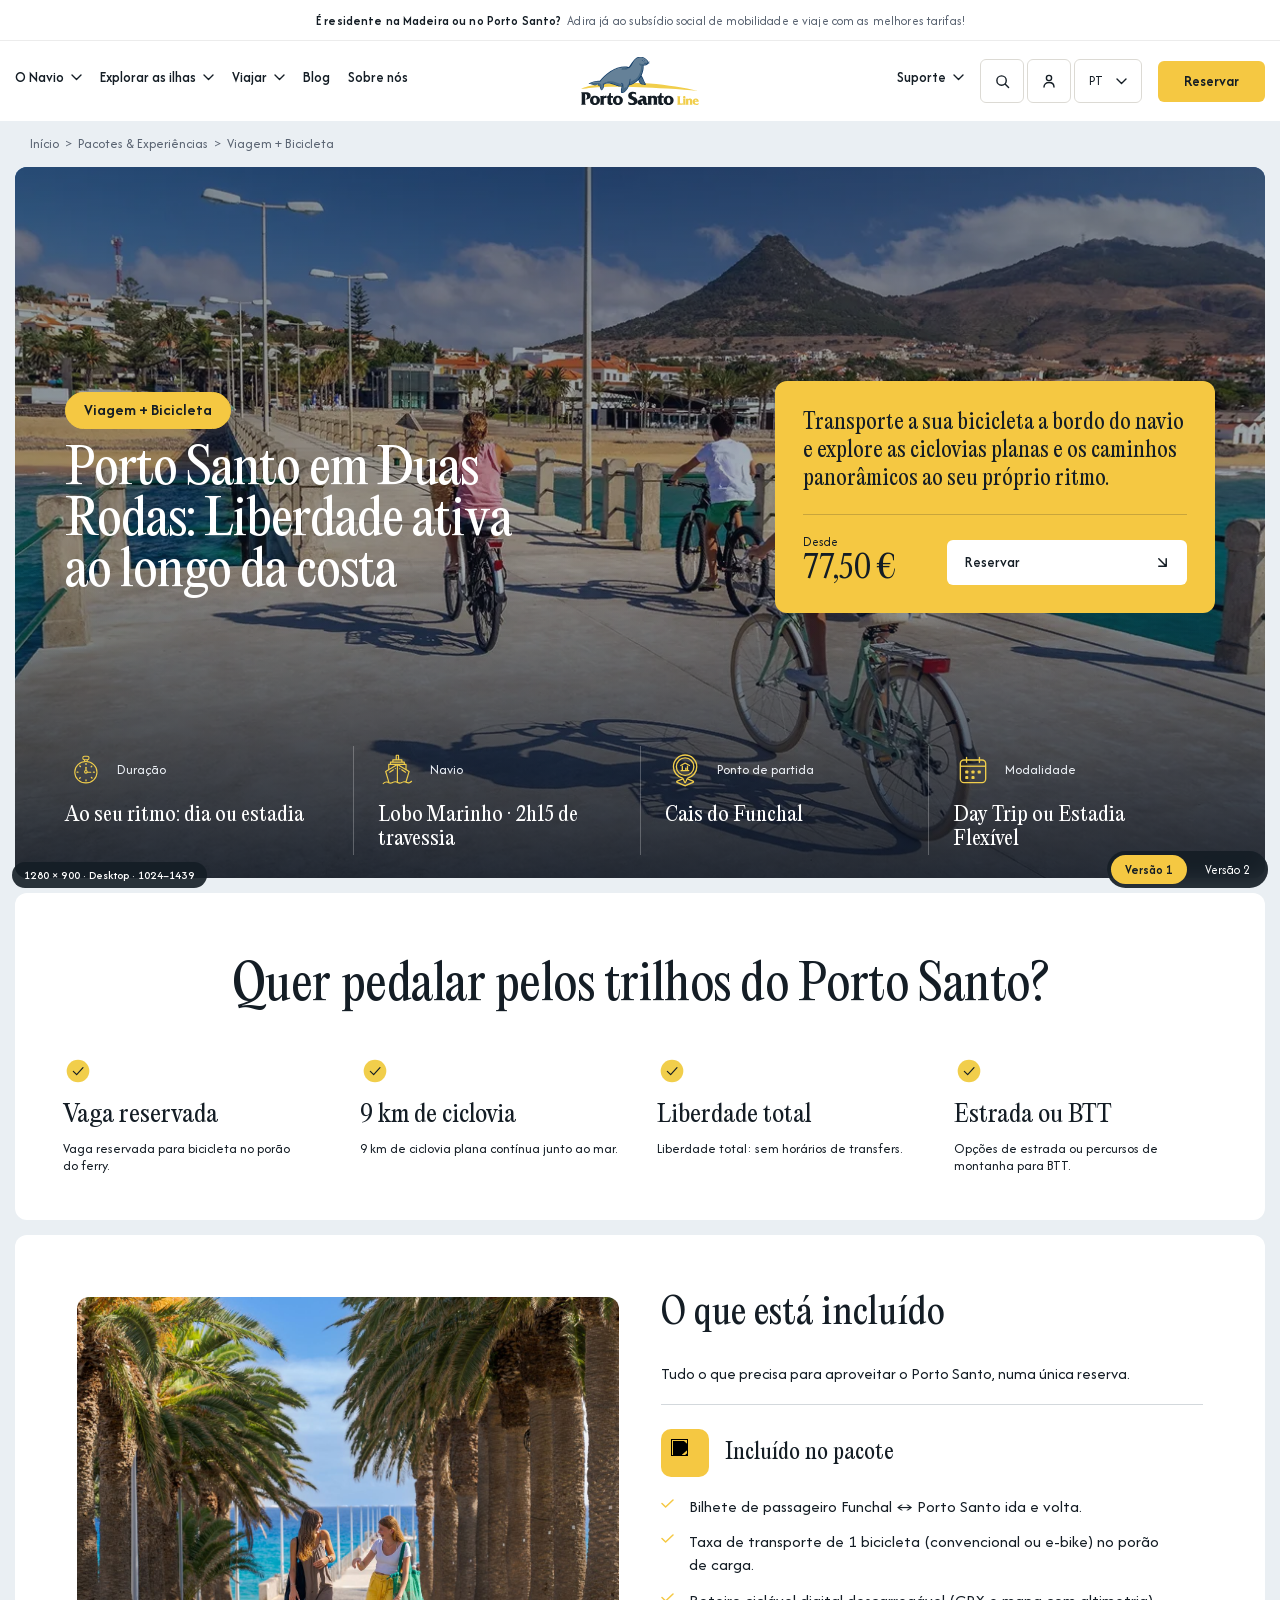
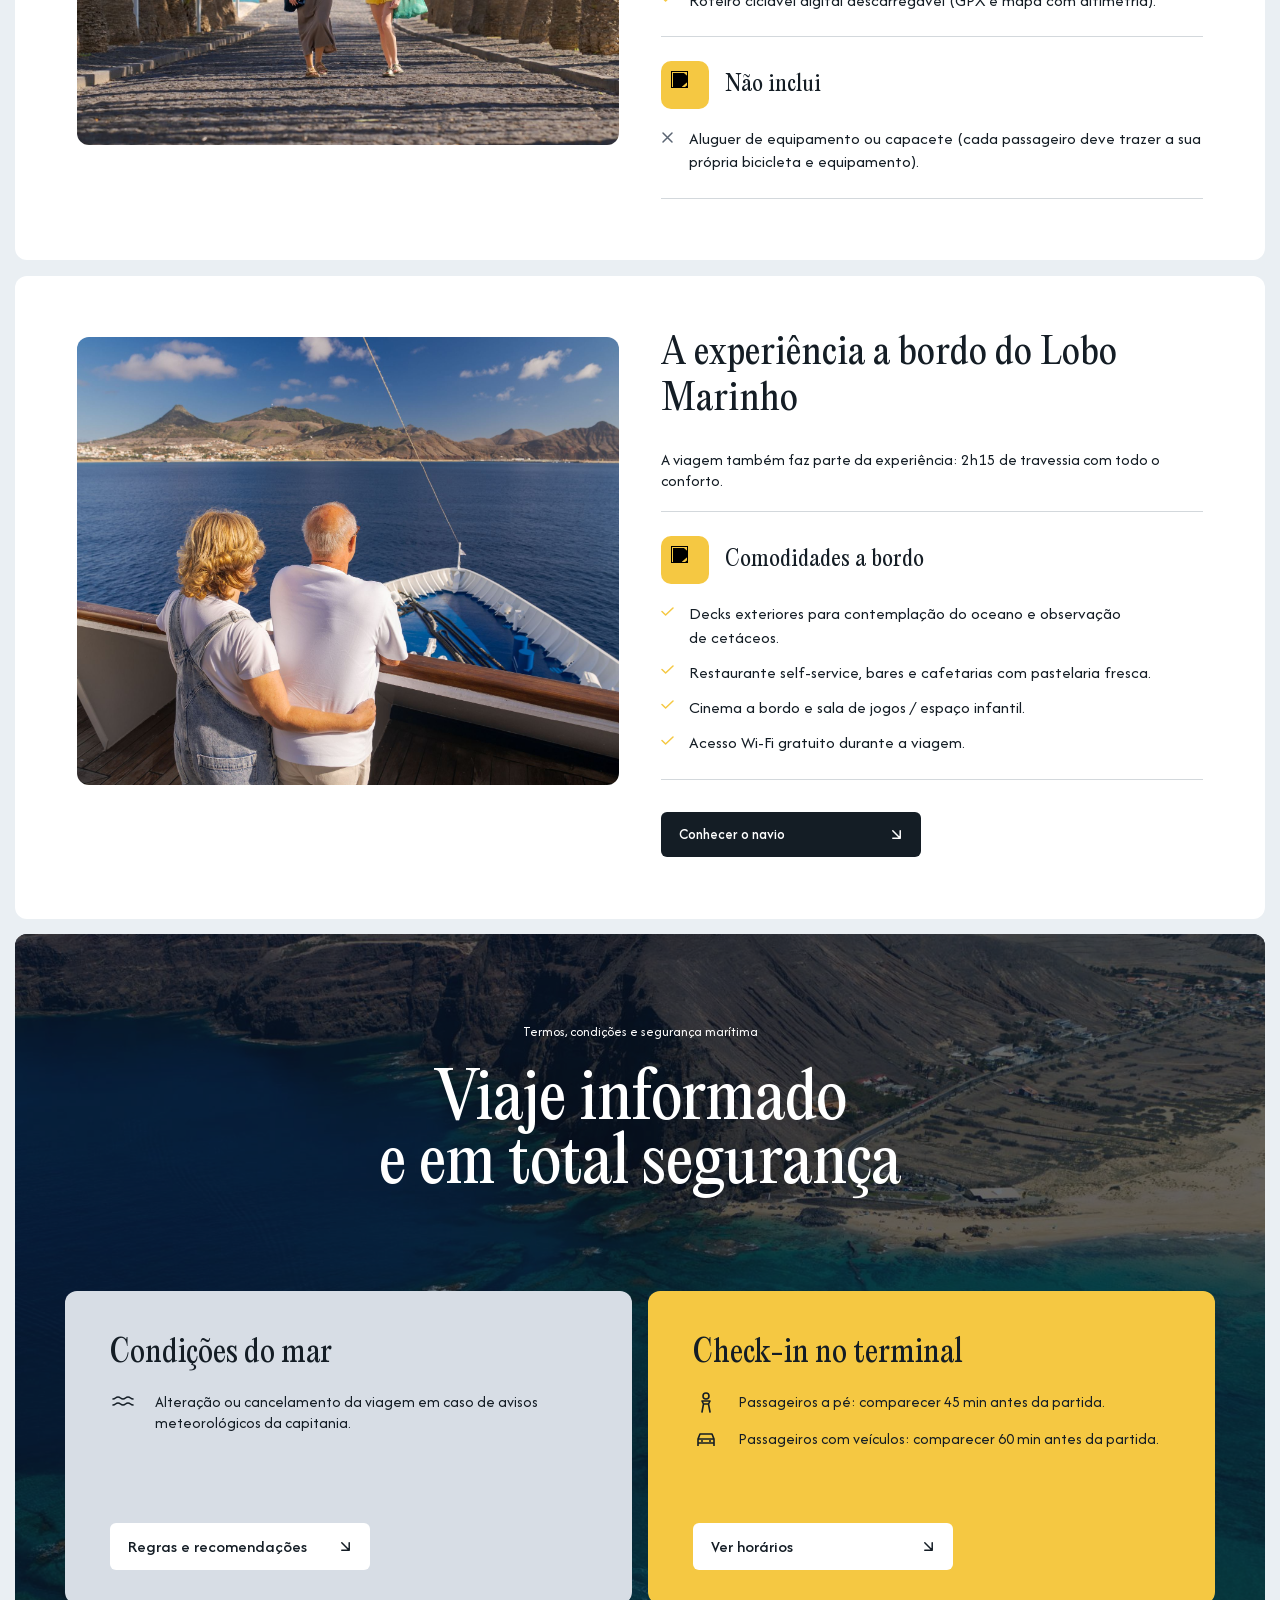
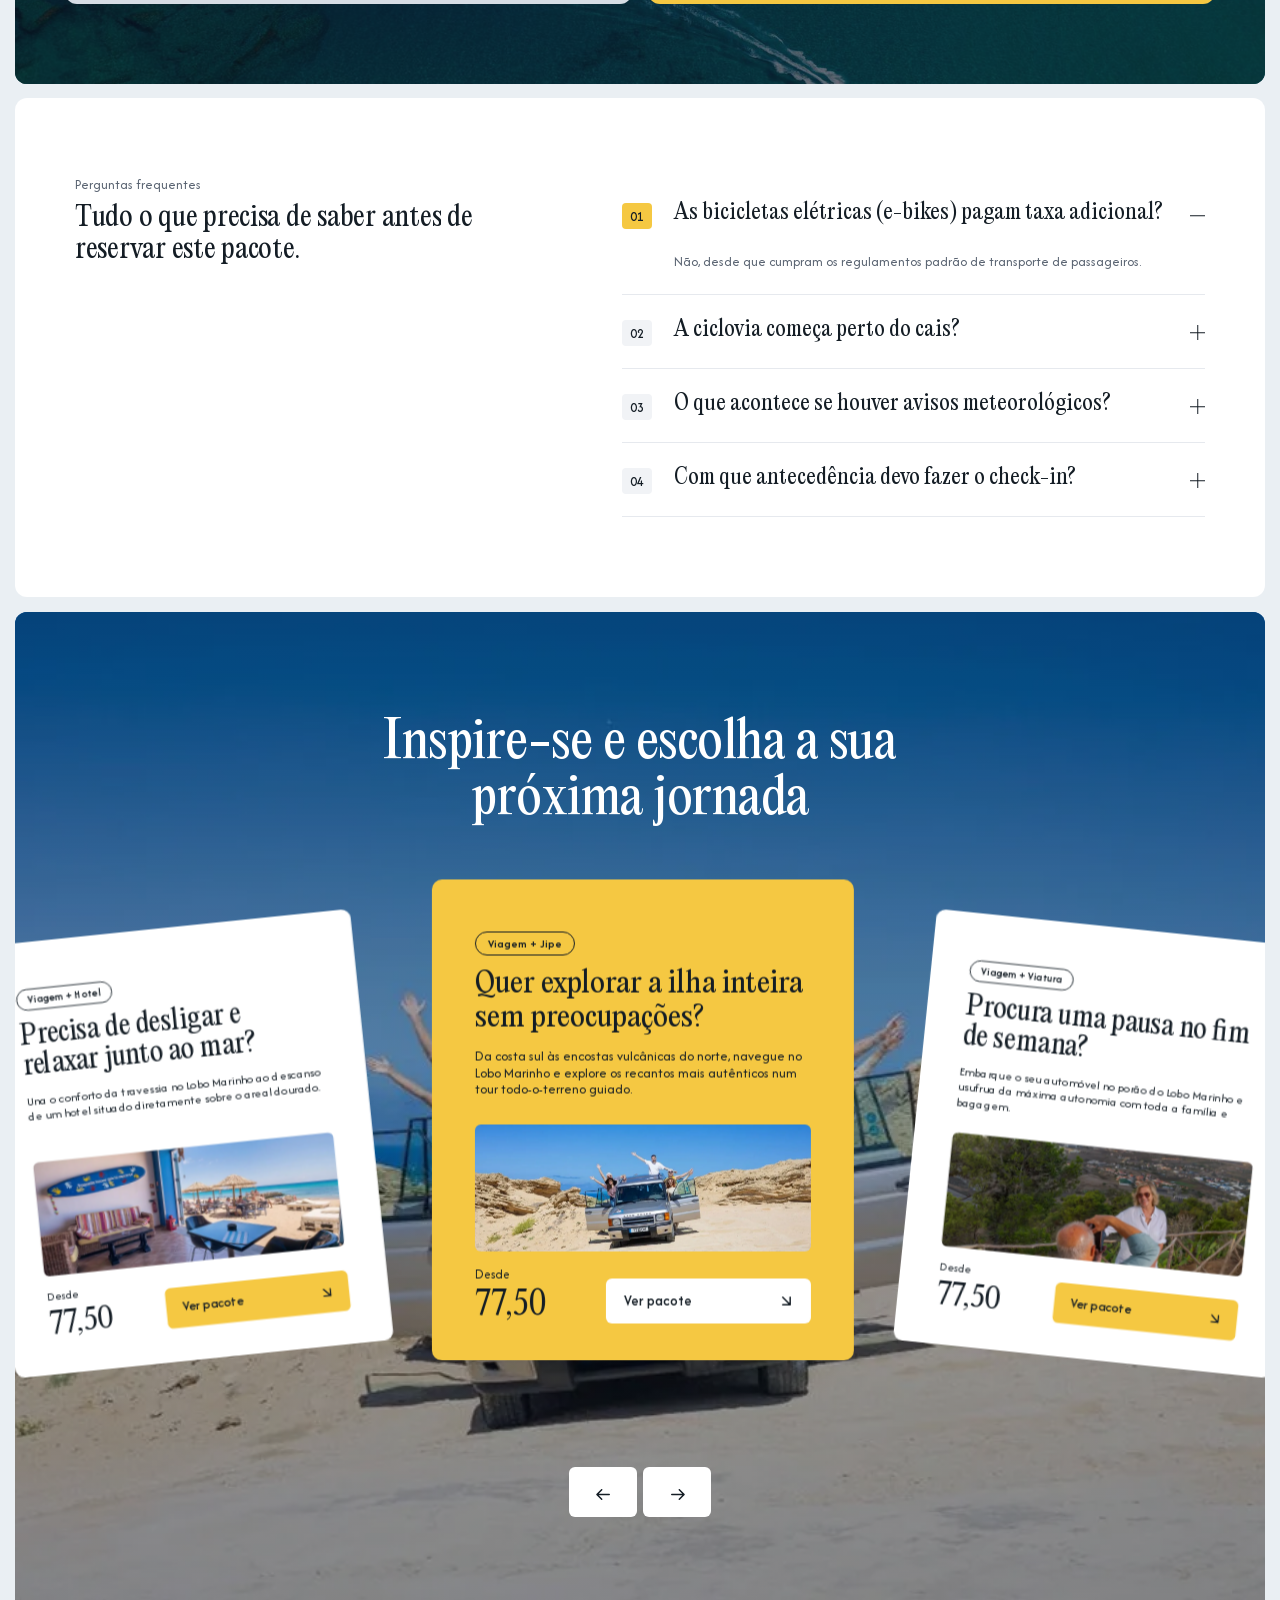
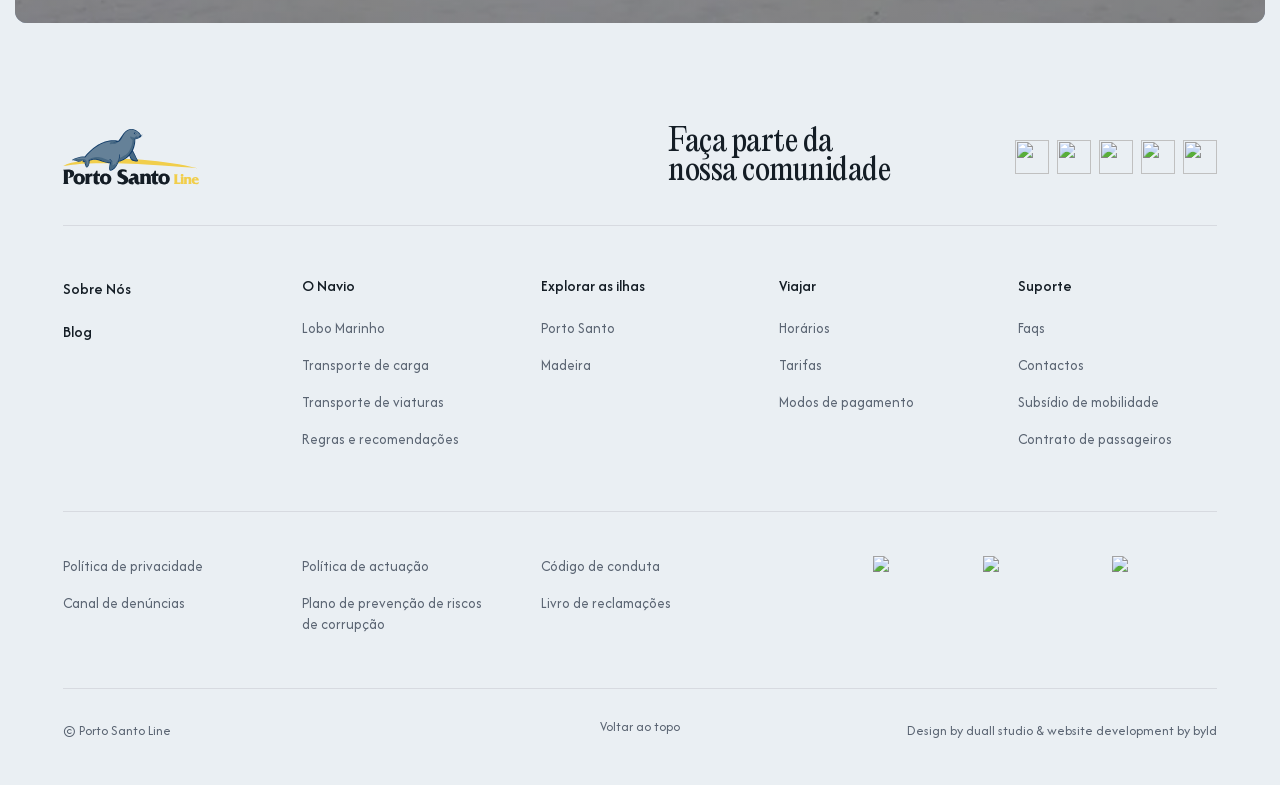
==== commit 831a59aa: "Ajustes nos destaques e versão 2 das páginas de pacotes - Destaques: sem caixas, ícone de visto amar" ====
--- a/viagem-bicicleta.html
+++ b/viagem-bicicleta.html
@@ -63,6 +63,7 @@
 <div class="Journey-module-scss-module__y-uAEq__tira" data-arrastando="false" style="--k:10"><ul aria-label="Outras jornadas ideais" class="Journey-module-scss-module__y-uAEq__pista"><li class="Journey-module-scss-module__y-uAEq__item" data-entrada="0" aria-hidden="true" inert="" style="--indice:0"><div class="Journey-module-scss-module__y-uAEq__arco"><article class="Journey-module-scss-module__y-uAEq__cartao" data-activo="false"><p class="Journey-module-scss-module__y-uAEq__etiqueta"><span class="Journey-module-scss-module__y-uAEq__pilula">Viagem + Hotel</span></p><h3 class="Journey-module-scss-module__y-uAEq__tituloCartao">Precisa de desligar e relaxar junto ao mar?</h3><p class="Journey-module-scss-module__y-uAEq__descricao">Una o conforto da travessia no Lobo Marinho ao descanso de um hotel situado diretamente sobre o areal dourado.</p><div class="Journey-module-scss-module__y-uAEq__moldura"><img alt="Quarto do hotel com acesso direto à esplanada e à praia do Porto Santo" class="Journey-module-scss-module__y-uAEq__imagem" loading="lazy" src="assets/img/hotel-card.webp" style="position:absolute;height:100%;width:100%;left:0;top:0;right:0;bottom:0;color:transparent;object-position:center center"></div><div class="Journey-module-scss-module__y-uAEq__rodape"><div><p class="Journey-module-scss-module__y-uAEq__desde">Desde</p><p class="Journey-module-scss-module__y-uAEq__preco">77,50</p></div><a class="Journey-module-scss-module__y-uAEq__botao" href="viagem-hotel.html"><span class="Journey-module-scss-module__y-uAEq__nomeAcessivel">Ver pacote — Precisa de desligar e relaxar junto ao mar?</span><span aria-hidden="true" class="Journey-module-scss-module__y-uAEq__enchimento"></span><span aria-hidden="true" class="Journey-module-scss-module__y-uAEq__conteudo"><span class="Journey-module-scss-module__y-uAEq__rolo"><span class="Journey-module-scss-module__y-uAEq__roloA">Ver pacote</span><span class="Journey-module-scss-module__y-uAEq__roloB">Ver pacote</span></span><span class="Journey-module-scss-module__y-uAEq__rolo"><span class="Journey-module-scss-module__y-uAEq__roloA"><svg aria-hidden="true" fill="none" viewBox="0 0 14 14" width="13" height="13"><path d="M3 3l8 8M11 3v8H3" stroke="currentColor" stroke-linecap="round" stroke-linejoin="round" stroke-width="1.6"/></svg></span><span class="Journey-module-scss-module__y-uAEq__roloB"><svg aria-hidden="true" fill="none" viewBox="0 0 14 14" width="13" height="13"><path d="M3 3l8 8M11 3v8H3" stroke="currentColor" stroke-linecap="round" stroke-linejoin="round" stroke-width="1.6"/></svg></span></span></span></a></div></article></div></li><li class="Journey-module-scss-module__y-uAEq__item" data-entrada="0" aria-hidden="true" inert="" style="--indice:1"><div class="Journey-module-scss-module__y-uAEq__arco"><article class="Journey-module-scss-module__y-uAEq__cartao" data-activo="false"><p class="Journey-module-scss-module__y-uAEq__etiqueta"><span class="Journey-module-scss-module__y-uAEq__pilula">Viagem + Jipe</span></p><h3 class="Journey-module-scss-module__y-uAEq__tituloCartao">Quer explorar a ilha inteira sem preocupações?</h3><p class="Journey-module-scss-module__y-uAEq__descricao">Da costa sul às encostas vulcânicas do norte, navegue no Lobo Marinho e explore os recantos mais autênticos num tour todo-o-terreno guiado.</p><div class="Journey-module-scss-module__y-uAEq__moldura"><img alt="Amigos de braços no ar num jipe entre as dunas do Porto Santo" class="Journey-module-scss-module__y-uAEq__imagem" loading="lazy" src="assets/img/jipe-card.webp" style="position:absolute;height:100%;width:100%;left:0;top:0;right:0;bottom:0;color:transparent;object-position:center center"></div><div class="Journey-module-scss-module__y-uAEq__rodape"><div><p class="Journey-module-scss-module__y-uAEq__desde">Desde</p><p class="Journey-module-scss-module__y-uAEq__preco">77,50</p></div><a class="Journey-module-scss-module__y-uAEq__botao" href="viagem-jipe.html"><span class="Journey-module-scss-module__y-uAEq__nomeAcessivel">Ver pacote — Quer explorar a ilha inteira sem preocupações?</span><span aria-hidden="true" class="Journey-module-scss-module__y-uAEq__enchimento"></span><span aria-hidden="true" class="Journey-module-scss-module__y-uAEq__conteudo"><span class="Journey-module-scss-module__y-uAEq__rolo"><span class="Journey-module-scss-module__y-uAEq__roloA">Ver pacote</span><span class="Journey-module-scss-module__y-uAEq__roloB">Ver pacote</span></span><span class="Journey-module-scss-module__y-uAEq__rolo"><span class="Journey-module-scss-module__y-uAEq__roloA"><svg aria-hidden="true" fill="none" viewBox="0 0 14 14" width="13" height="13"><path d="M3 3l8 8M11 3v8H3" stroke="currentColor" stroke-linecap="round" stroke-linejoin="round" stroke-width="1.6"/></svg></span><span class="Journey-module-scss-module__y-uAEq__roloB"><svg aria-hidden="true" fill="none" viewBox="0 0 14 14" width="13" height="13"><path d="M3 3l8 8M11 3v8H3" stroke="currentColor" stroke-linecap="round" stroke-linejoin="round" stroke-width="1.6"/></svg></span></span></span></a></div></article></div></li><li class="Journey-module-scss-module__y-uAEq__item" data-entrada="0" aria-hidden="true" inert="" style="--indice:2"><div class="Journey-module-scss-module__y-uAEq__arco"><article class="Journey-module-scss-module__y-uAEq__cartao" data-activo="false"><p class="Journey-module-scss-module__y-uAEq__etiqueta"><span class="Journey-module-scss-module__y-uAEq__pilula">Viagem + Viatura</span></p><h3 class="Journey-module-scss-module__y-uAEq__tituloCartao">Procura uma pausa no fim de semana?</h3><p class="Journey-module-scss-module__y-uAEq__descricao">Embarque o seu automóvel no porão do Lobo Marinho e usufrua da máxima autonomia com toda a família e bagagem.</p><div class="Journey-module-scss-module__y-uAEq__moldura"><img alt="Casal a fotografar-se num miradouro com vista sobre a Vila Baleira" class="Journey-module-scss-module__y-uAEq__imagem" loading="lazy" src="assets/img/viatura-card.webp" style="position:absolute;height:100%;width:100%;left:0;top:0;right:0;bottom:0;color:transparent;object-position:center center"></div><div class="Journey-module-scss-module__y-uAEq__rodape"><div><p class="Journey-module-scss-module__y-uAEq__desde">Desde</p><p class="Journey-module-scss-module__y-uAEq__preco">77,50</p></div><a class="Journey-module-scss-module__y-uAEq__botao" href="viagem-viatura.html"><span class="Journey-module-scss-module__y-uAEq__nomeAcessivel">Ver pacote — Procura uma pausa no fim de semana?</span><span aria-hidden="true" class="Journey-module-scss-module__y-uAEq__enchimento"></span><span aria-hidden="true" class="Journey-module-scss-module__y-uAEq__conteudo"><span class="Journey-module-scss-module__y-uAEq__rolo"><span class="Journey-module-scss-module__y-uAEq__roloA">Ver pacote</span><span class="Journey-module-scss-module__y-uAEq__roloB">Ver pacote</span></span><span class="Journey-module-scss-module__y-uAEq__rolo"><span class="Journey-module-scss-module__y-uAEq__roloA"><svg aria-hidden="true" fill="none" viewBox="0 0 14 14" width="13" height="13"><path d="M3 3l8 8M11 3v8H3" stroke="currentColor" stroke-linecap="round" stroke-linejoin="round" stroke-width="1.6"/></svg></span><span class="Journey-module-scss-module__y-uAEq__roloB"><svg aria-hidden="true" fill="none" viewBox="0 0 14 14" width="13" height="13"><path d="M3 3l8 8M11 3v8H3" stroke="currentColor" stroke-linecap="round" stroke-linejoin="round" stroke-width="1.6"/></svg></span></span></span></a></div></article></div></li><li class="Journey-module-scss-module__y-uAEq__item" data-entrada="0" aria-hidden="true" inert="" style="--indice:3"><div class="Journey-module-scss-module__y-uAEq__arco"><article class="Journey-module-scss-module__y-uAEq__cartao" data-activo="false"><p class="Journey-module-scss-module__y-uAEq__etiqueta"><span class="Journey-module-scss-module__y-uAEq__pilula">Viagem + Excursão</span></p><h3 class="Journey-module-scss-module__y-uAEq__tituloCartao">Deseja conhecer a história e os encantos da ilha?</h3><p class="Journey-module-scss-module__y-uAEq__descricao">Uma visita completa pelos marcos históricos, arquitetura tradicional e vistas emblemáticas do Porto Santo com guia oficial.</p><div class="Journey-module-scss-module__y-uAEq__moldura"><img alt="Casal a passear junto à igreja de Nossa Senhora da Piedade, na Vila Baleira" class="Journey-module-scss-module__y-uAEq__imagem" loading="lazy" src="assets/img/excursao-hero.jpg" style="position:absolute;height:100%;width:100%;left:0;top:0;right:0;bottom:0;color:transparent;object-position:center 35%"></div><div class="Journey-module-scss-module__y-uAEq__rodape"><div><p class="Journey-module-scss-module__y-uAEq__desde">Desde</p><p class="Journey-module-scss-module__y-uAEq__preco">77,50</p></div><a class="Journey-module-scss-module__y-uAEq__botao" href="viagem-excursao.html"><span class="Journey-module-scss-module__y-uAEq__nomeAcessivel">Ver pacote — Deseja conhecer a história e os encantos da ilha?</span><span aria-hidden="true" class="Journey-module-scss-module__y-uAEq__enchimento"></span><span aria-hidden="true" class="Journey-module-scss-module__y-uAEq__conteudo"><span class="Journey-module-scss-module__y-uAEq__rolo"><span class="Journey-module-scss-module__y-uAEq__roloA">Ver pacote</span><span class="Journey-module-scss-module__y-uAEq__roloB">Ver pacote</span></span><span class="Journey-module-scss-module__y-uAEq__rolo"><span class="Journey-module-scss-module__y-uAEq__roloA"><svg aria-hidden="true" fill="none" viewBox="0 0 14 14" width="13" height="13"><path d="M3 3l8 8M11 3v8H3" stroke="currentColor" stroke-linecap="round" stroke-linejoin="round" stroke-width="1.6"/></svg></span><span class="Journey-module-scss-module__y-uAEq__roloB"><svg aria-hidden="true" fill="none" viewBox="0 0 14 14" width="13" height="13"><path d="M3 3l8 8M11 3v8H3" stroke="currentColor" stroke-linecap="round" stroke-linejoin="round" stroke-width="1.6"/></svg></span></span></span></a></div></article></div></li><li class="Journey-module-scss-module__y-uAEq__item" data-entrada="0" aria-hidden="true" inert="" style="--indice:4"><div class="Journey-module-scss-module__y-uAEq__arco"><article class="Journey-module-scss-module__y-uAEq__cartao" data-activo="false"><p class="Journey-module-scss-module__y-uAEq__etiqueta"><span class="Journey-module-scss-module__y-uAEq__pilula">Viagem + Golfe</span></p><h3 class="Journey-module-scss-module__y-uAEq__tituloCartao">Quer desafiar os seus limites num campo de classe mundial?</h3><p class="Journey-module-scss-module__y-uAEq__descricao">Atravesse o Atlântico para disputar uma ronda num dos campos mais cénicos da Europa, entre dunas douradas e falésias basálticas.</p><div class="Journey-module-scss-module__y-uAEq__moldura"><img alt="Golfista com o saco de tacos no campo do Porto Santo Golfe, com a Clubhouse ao fundo" class="Journey-module-scss-module__y-uAEq__imagem" loading="lazy" src="assets/img/golfe-hero.jpg" style="position:absolute;height:100%;width:100%;left:0;top:0;right:0;bottom:0;color:transparent;object-position:center 60%"></div><div class="Journey-module-scss-module__y-uAEq__rodape"><div><p class="Journey-module-scss-module__y-uAEq__desde">Desde</p><p class="Journey-module-scss-module__y-uAEq__preco">77,50</p></div><a class="Journey-module-scss-module__y-uAEq__botao" href="viagem-golfe.html"><span class="Journey-module-scss-module__y-uAEq__nomeAcessivel">Ver pacote — Quer desafiar os seus limites num campo de classe mundial?</span><span aria-hidden="true" class="Journey-module-scss-module__y-uAEq__enchimento"></span><span aria-hidden="true" class="Journey-module-scss-module__y-uAEq__conteudo"><span class="Journey-module-scss-module__y-uAEq__rolo"><span class="Journey-module-scss-module__y-uAEq__roloA">Ver pacote</span><span class="Journey-module-scss-module__y-uAEq__roloB">Ver pacote</span></span><span class="Journey-module-scss-module__y-uAEq__rolo"><span class="Journey-module-scss-module__y-uAEq__roloA"><svg aria-hidden="true" fill="none" viewBox="0 0 14 14" width="13" height="13"><path d="M3 3l8 8M11 3v8H3" stroke="currentColor" stroke-linecap="round" stroke-linejoin="round" stroke-width="1.6"/></svg></span><span class="Journey-module-scss-module__y-uAEq__roloB"><svg aria-hidden="true" fill="none" viewBox="0 0 14 14" width="13" height="13"><path d="M3 3l8 8M11 3v8H3" stroke="currentColor" stroke-linecap="round" stroke-linejoin="round" stroke-width="1.6"/></svg></span></span></span></a></div></article></div></li><li class="Journey-module-scss-module__y-uAEq__item" data-entrada="0" aria-hidden="true" inert="" style="--indice:5"><div class="Journey-module-scss-module__y-uAEq__arco"><article class="Journey-module-scss-module__y-uAEq__cartao" data-activo="false"><p class="Journey-module-scss-module__y-uAEq__etiqueta"><span class="Journey-module-scss-module__y-uAEq__pilula">Viagem + Hotel</span></p><h3 class="Journey-module-scss-module__y-uAEq__tituloCartao">Precisa de desligar e relaxar junto ao mar?</h3><p class="Journey-module-scss-module__y-uAEq__descricao">Una o conforto da travessia no Lobo Marinho ao descanso de um hotel situado diretamente sobre o areal dourado.</p><div class="Journey-module-scss-module__y-uAEq__moldura"><img alt="Quarto do hotel com acesso direto à esplanada e à praia do Porto Santo" class="Journey-module-scss-module__y-uAEq__imagem" loading="lazy" src="assets/img/hotel-card.webp" style="position:absolute;height:100%;width:100%;left:0;top:0;right:0;bottom:0;color:transparent;object-position:center center"></div><div class="Journey-module-scss-module__y-uAEq__rodape"><div><p class="Journey-module-scss-module__y-uAEq__desde">Desde</p><p class="Journey-module-scss-module__y-uAEq__preco">77,50</p></div><a class="Journey-module-scss-module__y-uAEq__botao" href="viagem-hotel.html"><span class="Journey-module-scss-module__y-uAEq__nomeAcessivel">Ver pacote — Precisa de desligar e relaxar junto ao mar?</span><span aria-hidden="true" class="Journey-module-scss-module__y-uAEq__enchimento"></span><span aria-hidden="true" class="Journey-module-scss-module__y-uAEq__conteudo"><span class="Journey-module-scss-module__y-uAEq__rolo"><span class="Journey-module-scss-module__y-uAEq__roloA">Ver pacote</span><span class="Journey-module-scss-module__y-uAEq__roloB">Ver pacote</span></span><span class="Journey-module-scss-module__y-uAEq__rolo"><span class="Journey-module-scss-module__y-uAEq__roloA"><svg aria-hidden="true" fill="none" viewBox="0 0 14 14" width="13" height="13"><path d="M3 3l8 8M11 3v8H3" stroke="currentColor" stroke-linecap="round" stroke-linejoin="round" stroke-width="1.6"/></svg></span><span class="Journey-module-scss-module__y-uAEq__roloB"><svg aria-hidden="true" fill="none" viewBox="0 0 14 14" width="13" height="13"><path d="M3 3l8 8M11 3v8H3" stroke="currentColor" stroke-linecap="round" stroke-linejoin="round" stroke-width="1.6"/></svg></span></span></span></a></div></article></div></li><li class="Journey-module-scss-module__y-uAEq__item" data-entrada="0" aria-hidden="true" inert="" style="--indice:6"><div class="Journey-module-scss-module__y-uAEq__arco"><article class="Journey-module-scss-module__y-uAEq__cartao" data-activo="false"><p class="Journey-module-scss-module__y-uAEq__etiqueta"><span class="Journey-module-scss-module__y-uAEq__pilula">Viagem + Jipe</span></p><h3 class="Journey-module-scss-module__y-uAEq__tituloCartao">Quer explorar a ilha inteira sem preocupações?</h3><p class="Journey-module-scss-module__y-uAEq__descricao">Da costa sul às encostas vulcânicas do norte, navegue no Lobo Marinho e explore os recantos mais autênticos num tour todo-o-terreno guiado.</p><div class="Journey-module-scss-module__y-uAEq__moldura"><img alt="Amigos de braços no ar num jipe entre as dunas do Porto Santo" class="Journey-module-scss-module__y-uAEq__imagem" loading="lazy" src="assets/img/jipe-card.webp" style="position:absolute;height:100%;width:100%;left:0;top:0;right:0;bottom:0;color:transparent;object-position:center center"></div><div class="Journey-module-scss-module__y-uAEq__rodape"><div><p class="Journey-module-scss-module__y-uAEq__desde">Desde</p><p class="Journey-module-scss-module__y-uAEq__preco">77,50</p></div><a class="Journey-module-scss-module__y-uAEq__botao" href="viagem-jipe.html"><span class="Journey-module-scss-module__y-uAEq__nomeAcessivel">Ver pacote — Quer explorar a ilha inteira sem preocupações?</span><span aria-hidden="true" class="Journey-module-scss-module__y-uAEq__enchimento"></span><span aria-hidden="true" class="Journey-module-scss-module__y-uAEq__conteudo"><span class="Journey-module-scss-module__y-uAEq__rolo"><span class="Journey-module-scss-module__y-uAEq__roloA">Ver pacote</span><span class="Journey-module-scss-module__y-uAEq__roloB">Ver pacote</span></span><span class="Journey-module-scss-module__y-uAEq__rolo"><span class="Journey-module-scss-module__y-uAEq__roloA"><svg aria-hidden="true" fill="none" viewBox="0 0 14 14" width="13" height="13"><path d="M3 3l8 8M11 3v8H3" stroke="currentColor" stroke-linecap="round" stroke-linejoin="round" stroke-width="1.6"/></svg></span><span class="Journey-module-scss-module__y-uAEq__roloB"><svg aria-hidden="true" fill="none" viewBox="0 0 14 14" width="13" height="13"><path d="M3 3l8 8M11 3v8H3" stroke="currentColor" stroke-linecap="round" stroke-linejoin="round" stroke-width="1.6"/></svg></span></span></span></a></div></article></div></li><li class="Journey-module-scss-module__y-uAEq__item" data-entrada="0" aria-hidden="true" inert="" style="--indice:7"><div class="Journey-module-scss-module__y-uAEq__arco"><article class="Journey-module-scss-module__y-uAEq__cartao" data-activo="false"><p class="Journey-module-scss-module__y-uAEq__etiqueta"><span class="Journey-module-scss-module__y-uAEq__pilula">Viagem + Viatura</span></p><h3 class="Journey-module-scss-module__y-uAEq__tituloCartao">Procura uma pausa no fim de semana?</h3><p class="Journey-module-scss-module__y-uAEq__descricao">Embarque o seu automóvel no porão do Lobo Marinho e usufrua da máxima autonomia com toda a família e bagagem.</p><div class="Journey-module-scss-module__y-uAEq__moldura"><img alt="Casal a fotografar-se num miradouro com vista sobre a Vila Baleira" class="Journey-module-scss-module__y-uAEq__imagem" loading="lazy" src="assets/img/viatura-card.webp" style="position:absolute;height:100%;width:100%;left:0;top:0;right:0;bottom:0;color:transparent;object-position:center center"></div><div class="Journey-module-scss-module__y-uAEq__rodape"><div><p class="Journey-module-scss-module__y-uAEq__desde">Desde</p><p class="Journey-module-scss-module__y-uAEq__preco">77,50</p></div><a class="Journey-module-scss-module__y-uAEq__botao" href="viagem-viatura.html"><span class="Journey-module-scss-module__y-uAEq__nomeAcessivel">Ver pacote — Procura uma pausa no fim de semana?</span><span aria-hidden="true" class="Journey-module-scss-module__y-uAEq__enchimento"></span><span aria-hidden="true" class="Journey-module-scss-module__y-uAEq__conteudo"><span class="Journey-module-scss-module__y-uAEq__rolo"><span class="Journey-module-scss-module__y-uAEq__roloA">Ver pacote</span><span class="Journey-module-scss-module__y-uAEq__roloB">Ver pacote</span></span><span class="Journey-module-scss-module__y-uAEq__rolo"><span class="Journey-module-scss-module__y-uAEq__roloA"><svg aria-hidden="true" fill="none" viewBox="0 0 14 14" width="13" height="13"><path d="M3 3l8 8M11 3v8H3" stroke="currentColor" stroke-linecap="round" stroke-linejoin="round" stroke-width="1.6"/></svg></span><span class="Journey-module-scss-module__y-uAEq__roloB"><svg aria-hidden="true" fill="none" viewBox="0 0 14 14" width="13" height="13"><path d="M3 3l8 8M11 3v8H3" stroke="currentColor" stroke-linecap="round" stroke-linejoin="round" stroke-width="1.6"/></svg></span></span></span></a></div></article></div></li><li class="Journey-module-scss-module__y-uAEq__item" data-entrada="0" aria-hidden="true" inert="" style="--indice:8"><div class="Journey-module-scss-module__y-uAEq__arco"><article class="Journey-module-scss-module__y-uAEq__cartao" data-activo="false"><p class="Journey-module-scss-module__y-uAEq__etiqueta"><span class="Journey-module-scss-module__y-uAEq__pilula">Viagem + Excursão</span></p><h3 class="Journey-module-scss-module__y-uAEq__tituloCartao">Deseja conhecer a história e os encantos da ilha?</h3><p class="Journey-module-scss-module__y-uAEq__descricao">Uma visita completa pelos marcos históricos, arquitetura tradicional e vistas emblemáticas do Porto Santo com guia oficial.</p><div class="Journey-module-scss-module__y-uAEq__moldura"><img alt="Casal a passear junto à igreja de Nossa Senhora da Piedade, na Vila Baleira" class="Journey-module-scss-module__y-uAEq__imagem" loading="lazy" src="assets/img/excursao-hero.jpg" style="position:absolute;height:100%;width:100%;left:0;top:0;right:0;bottom:0;color:transparent;object-position:center 35%"></div><div class="Journey-module-scss-module__y-uAEq__rodape"><div><p class="Journey-module-scss-module__y-uAEq__desde">Desde</p><p class="Journey-module-scss-module__y-uAEq__preco">77,50</p></div><a class="Journey-module-scss-module__y-uAEq__botao" href="viagem-excursao.html"><span class="Journey-module-scss-module__y-uAEq__nomeAcessivel">Ver pacote — Deseja conhecer a história e os encantos da ilha?</span><span aria-hidden="true" class="Journey-module-scss-module__y-uAEq__enchimento"></span><span aria-hidden="true" class="Journey-module-scss-module__y-uAEq__conteudo"><span class="Journey-module-scss-module__y-uAEq__rolo"><span class="Journey-module-scss-module__y-uAEq__roloA">Ver pacote</span><span class="Journey-module-scss-module__y-uAEq__roloB">Ver pacote</span></span><span class="Journey-module-scss-module__y-uAEq__rolo"><span class="Journey-module-scss-module__y-uAEq__roloA"><svg aria-hidden="true" fill="none" viewBox="0 0 14 14" width="13" height="13"><path d="M3 3l8 8M11 3v8H3" stroke="currentColor" stroke-linecap="round" stroke-linejoin="round" stroke-width="1.6"/></svg></span><span class="Journey-module-scss-module__y-uAEq__roloB"><svg aria-hidden="true" fill="none" viewBox="0 0 14 14" width="13" height="13"><path d="M3 3l8 8M11 3v8H3" stroke="currentColor" stroke-linecap="round" stroke-linejoin="round" stroke-width="1.6"/></svg></span></span></span></a></div></article></div></li><li class="Journey-module-scss-module__y-uAEq__item" data-entrada="0" aria-hidden="true" inert="" style="--indice:9"><div class="Journey-module-scss-module__y-uAEq__arco"><article class="Journey-module-scss-module__y-uAEq__cartao" data-activo="false"><p class="Journey-module-scss-module__y-uAEq__etiqueta"><span class="Journey-module-scss-module__y-uAEq__pilula">Viagem + Golfe</span></p><h3 class="Journey-module-scss-module__y-uAEq__tituloCartao">Quer desafiar os seus limites num campo de classe mundial?</h3><p class="Journey-module-scss-module__y-uAEq__descricao">Atravesse o Atlântico para disputar uma ronda num dos campos mais cénicos da Europa, entre dunas douradas e falésias basálticas.</p><div class="Journey-module-scss-module__y-uAEq__moldura"><img alt="Golfista com o saco de tacos no campo do Porto Santo Golfe, com a Clubhouse ao fundo" class="Journey-module-scss-module__y-uAEq__imagem" loading="lazy" src="assets/img/golfe-hero.jpg" style="position:absolute;height:100%;width:100%;left:0;top:0;right:0;bottom:0;color:transparent;object-position:center 60%"></div><div class="Journey-module-scss-module__y-uAEq__rodape"><div><p class="Journey-module-scss-module__y-uAEq__desde">Desde</p><p class="Journey-module-scss-module__y-uAEq__preco">77,50</p></div><a class="Journey-module-scss-module__y-uAEq__botao" href="viagem-golfe.html"><span class="Journey-module-scss-module__y-uAEq__nomeAcessivel">Ver pacote — Quer desafiar os seus limites num campo de classe mundial?</span><span aria-hidden="true" class="Journey-module-scss-module__y-uAEq__enchimento"></span><span aria-hidden="true" class="Journey-module-scss-module__y-uAEq__conteudo"><span class="Journey-module-scss-module__y-uAEq__rolo"><span class="Journey-module-scss-module__y-uAEq__roloA">Ver pacote</span><span class="Journey-module-scss-module__y-uAEq__roloB">Ver pacote</span></span><span class="Journey-module-scss-module__y-uAEq__rolo"><span class="Journey-module-scss-module__y-uAEq__roloA"><svg aria-hidden="true" fill="none" viewBox="0 0 14 14" width="13" height="13"><path d="M3 3l8 8M11 3v8H3" stroke="currentColor" stroke-linecap="round" stroke-linejoin="round" stroke-width="1.6"/></svg></span><span class="Journey-module-scss-module__y-uAEq__roloB"><svg aria-hidden="true" fill="none" viewBox="0 0 14 14" width="13" height="13"><path d="M3 3l8 8M11 3v8H3" stroke="currentColor" stroke-linecap="round" stroke-linejoin="round" stroke-width="1.6"/></svg></span></span></span></a></div></article></div></li><li class="Journey-module-scss-module__y-uAEq__item" data-entrada="0" aria-hidden="false" style="--indice:10"><div class="Journey-module-scss-module__y-uAEq__arco"><article class="Journey-module-scss-module__y-uAEq__cartao" data-activo="false"><p class="Journey-module-scss-module__y-uAEq__etiqueta"><span class="Journey-module-scss-module__y-uAEq__pilula">Viagem + Hotel</span></p><h3 class="Journey-module-scss-module__y-uAEq__tituloCartao">Precisa de desligar e relaxar junto ao mar?</h3><p class="Journey-module-scss-module__y-uAEq__descricao">Una o conforto da travessia no Lobo Marinho ao descanso de um hotel situado diretamente sobre o areal dourado.</p><div class="Journey-module-scss-module__y-uAEq__moldura"><img alt="Quarto do hotel com acesso direto à esplanada e à praia do Porto Santo" class="Journey-module-scss-module__y-uAEq__imagem" loading="lazy" src="assets/img/hotel-card.webp" style="position:absolute;height:100%;width:100%;left:0;top:0;right:0;bottom:0;color:transparent;object-position:center center"></div><div class="Journey-module-scss-module__y-uAEq__rodape"><div><p class="Journey-module-scss-module__y-uAEq__desde">Desde</p><p class="Journey-module-scss-module__y-uAEq__preco">77,50</p></div><a class="Journey-module-scss-module__y-uAEq__botao" href="viagem-hotel.html"><span class="Journey-module-scss-module__y-uAEq__nomeAcessivel">Ver pacote — Precisa de desligar e relaxar junto ao mar?</span><span aria-hidden="true" class="Journey-module-scss-module__y-uAEq__enchimento"></span><span aria-hidden="true" class="Journey-module-scss-module__y-uAEq__conteudo"><span class="Journey-module-scss-module__y-uAEq__rolo"><span class="Journey-module-scss-module__y-uAEq__roloA">Ver pacote</span><span class="Journey-module-scss-module__y-uAEq__roloB">Ver pacote</span></span><span class="Journey-module-scss-module__y-uAEq__rolo"><span class="Journey-module-scss-module__y-uAEq__roloA"><svg aria-hidden="true" fill="none" viewBox="0 0 14 14" width="13" height="13"><path d="M3 3l8 8M11 3v8H3" stroke="currentColor" stroke-linecap="round" stroke-linejoin="round" stroke-width="1.6"/></svg></span><span class="Journey-module-scss-module__y-uAEq__roloB"><svg aria-hidden="true" fill="none" viewBox="0 0 14 14" width="13" height="13"><path d="M3 3l8 8M11 3v8H3" stroke="currentColor" stroke-linecap="round" stroke-linejoin="round" stroke-width="1.6"/></svg></span></span></span></a></div></article></div></li><li class="Journey-module-scss-module__y-uAEq__item" data-entrada="1" aria-hidden="false" style="--indice:11"><div class="Journey-module-scss-module__y-uAEq__arco"><article class="Journey-module-scss-module__y-uAEq__cartao" data-activo="true"><p class="Journey-module-scss-module__y-uAEq__etiqueta"><span class="Journey-module-scss-module__y-uAEq__pilula">Viagem + Jipe</span></p><h3 class="Journey-module-scss-module__y-uAEq__tituloCartao">Quer explorar a ilha inteira sem preocupações?</h3><p class="Journey-module-scss-module__y-uAEq__descricao">Da costa sul às encostas vulcânicas do norte, navegue no Lobo Marinho e explore os recantos mais autênticos num tour todo-o-terreno guiado.</p><div class="Journey-module-scss-module__y-uAEq__moldura"><img alt="Amigos de braços no ar num jipe entre as dunas do Porto Santo" class="Journey-module-scss-module__y-uAEq__imagem" loading="lazy" src="assets/img/jipe-card.webp" style="position:absolute;height:100%;width:100%;left:0;top:0;right:0;bottom:0;color:transparent;object-position:center center"></div><div class="Journey-module-scss-module__y-uAEq__rodape"><div><p class="Journey-module-scss-module__y-uAEq__desde">Desde</p><p class="Journey-module-scss-module__y-uAEq__preco">77,50</p></div><a class="Journey-module-scss-module__y-uAEq__botao" href="viagem-jipe.html"><span class="Journey-module-scss-module__y-uAEq__nomeAcessivel">Ver pacote — Quer explorar a ilha inteira sem preocupações?</span><span aria-hidden="true" class="Journey-module-scss-module__y-uAEq__enchimento"></span><span aria-hidden="true" class="Journey-module-scss-module__y-uAEq__conteudo"><span class="Journey-module-scss-module__y-uAEq__rolo"><span class="Journey-module-scss-module__y-uAEq__roloA">Ver pacote</span><span class="Journey-module-scss-module__y-uAEq__roloB">Ver pacote</span></span><span class="Journey-module-scss-module__y-uAEq__rolo"><span class="Journey-module-scss-module__y-uAEq__roloA"><svg aria-hidden="true" fill="none" viewBox="0 0 14 14" width="13" height="13"><path d="M3 3l8 8M11 3v8H3" stroke="currentColor" stroke-linecap="round" stroke-linejoin="round" stroke-width="1.6"/></svg></span><span class="Journey-module-scss-module__y-uAEq__roloB"><svg aria-hidden="true" fill="none" viewBox="0 0 14 14" width="13" height="13"><path d="M3 3l8 8M11 3v8H3" stroke="currentColor" stroke-linecap="round" stroke-linejoin="round" stroke-width="1.6"/></svg></span></span></span></a></div></article></div></li><li class="Journey-module-scss-module__y-uAEq__item" data-entrada="2" aria-hidden="false" style="--indice:12"><div class="Journey-module-scss-module__y-uAEq__arco"><article class="Journey-module-scss-module__y-uAEq__cartao" data-activo="false"><p class="Journey-module-scss-module__y-uAEq__etiqueta"><span class="Journey-module-scss-module__y-uAEq__pilula">Viagem + Viatura</span></p><h3 class="Journey-module-scss-module__y-uAEq__tituloCartao">Procura uma pausa no fim de semana?</h3><p class="Journey-module-scss-module__y-uAEq__descricao">Embarque o seu automóvel no porão do Lobo Marinho e usufrua da máxima autonomia com toda a família e bagagem.</p><div class="Journey-module-scss-module__y-uAEq__moldura"><img alt="Casal a fotografar-se num miradouro com vista sobre a Vila Baleira" class="Journey-module-scss-module__y-uAEq__imagem" loading="lazy" src="assets/img/viatura-card.webp" style="position:absolute;height:100%;width:100%;left:0;top:0;right:0;bottom:0;color:transparent;object-position:center center"></div><div class="Journey-module-scss-module__y-uAEq__rodape"><div><p class="Journey-module-scss-module__y-uAEq__desde">Desde</p><p class="Journey-module-scss-module__y-uAEq__preco">77,50</p></div><a class="Journey-module-scss-module__y-uAEq__botao" href="viagem-viatura.html"><span class="Journey-module-scss-module__y-uAEq__nomeAcessivel">Ver pacote — Procura uma pausa no fim de semana?</span><span aria-hidden="true" class="Journey-module-scss-module__y-uAEq__enchimento"></span><span aria-hidden="true" class="Journey-module-scss-module__y-uAEq__conteudo"><span class="Journey-module-scss-module__y-uAEq__rolo"><span class="Journey-module-scss-module__y-uAEq__roloA">Ver pacote</span><span class="Journey-module-scss-module__y-uAEq__roloB">Ver pacote</span></span><span class="Journey-module-scss-module__y-uAEq__rolo"><span class="Journey-module-scss-module__y-uAEq__roloA"><svg aria-hidden="true" fill="none" viewBox="0 0 14 14" width="13" height="13"><path d="M3 3l8 8M11 3v8H3" stroke="currentColor" stroke-linecap="round" stroke-linejoin="round" stroke-width="1.6"/></svg></span><span class="Journey-module-scss-module__y-uAEq__roloB"><svg aria-hidden="true" fill="none" viewBox="0 0 14 14" width="13" height="13"><path d="M3 3l8 8M11 3v8H3" stroke="currentColor" stroke-linecap="round" stroke-linejoin="round" stroke-width="1.6"/></svg></span></span></span></a></div></article></div></li><li class="Journey-module-scss-module__y-uAEq__item" data-entrada="2" aria-hidden="true" inert="" style="--indice:13"><div class="Journey-module-scss-module__y-uAEq__arco"><article class="Journey-module-scss-module__y-uAEq__cartao" data-activo="false"><p class="Journey-module-scss-module__y-uAEq__etiqueta"><span class="Journey-module-scss-module__y-uAEq__pilula">Viagem + Excursão</span></p><h3 class="Journey-module-scss-module__y-uAEq__tituloCartao">Deseja conhecer a história e os encantos da ilha?</h3><p class="Journey-module-scss-module__y-uAEq__descricao">Uma visita completa pelos marcos históricos, arquitetura tradicional e vistas emblemáticas do Porto Santo com guia oficial.</p><div class="Journey-module-scss-module__y-uAEq__moldura"><img alt="Casal a passear junto à igreja de Nossa Senhora da Piedade, na Vila Baleira" class="Journey-module-scss-module__y-uAEq__imagem" loading="lazy" src="assets/img/excursao-hero.jpg" style="position:absolute;height:100%;width:100%;left:0;top:0;right:0;bottom:0;color:transparent;object-position:center 35%"></div><div class="Journey-module-scss-module__y-uAEq__rodape"><div><p class="Journey-module-scss-module__y-uAEq__desde">Desde</p><p class="Journey-module-scss-module__y-uAEq__preco">77,50</p></div><a class="Journey-module-scss-module__y-uAEq__botao" href="viagem-excursao.html"><span class="Journey-module-scss-module__y-uAEq__nomeAcessivel">Ver pacote — Deseja conhecer a história e os encantos da ilha?</span><span aria-hidden="true" class="Journey-module-scss-module__y-uAEq__enchimento"></span><span aria-hidden="true" class="Journey-module-scss-module__y-uAEq__conteudo"><span class="Journey-module-scss-module__y-uAEq__rolo"><span class="Journey-module-scss-module__y-uAEq__roloA">Ver pacote</span><span class="Journey-module-scss-module__y-uAEq__roloB">Ver pacote</span></span><span class="Journey-module-scss-module__y-uAEq__rolo"><span class="Journey-module-scss-module__y-uAEq__roloA"><svg aria-hidden="true" fill="none" viewBox="0 0 14 14" width="13" height="13"><path d="M3 3l8 8M11 3v8H3" stroke="currentColor" stroke-linecap="round" stroke-linejoin="round" stroke-width="1.6"/></svg></span><span class="Journey-module-scss-module__y-uAEq__roloB"><svg aria-hidden="true" fill="none" viewBox="0 0 14 14" width="13" height="13"><path d="M3 3l8 8M11 3v8H3" stroke="currentColor" stroke-linecap="round" stroke-linejoin="round" stroke-width="1.6"/></svg></span></span></span></a></div></article></div></li><li class="Journey-module-scss-module__y-uAEq__item" data-entrada="2" aria-hidden="true" inert="" style="--indice:14"><div class="Journey-module-scss-module__y-uAEq__arco"><article class="Journey-module-scss-module__y-uAEq__cartao" data-activo="false"><p class="Journey-module-scss-module__y-uAEq__etiqueta"><span class="Journey-module-scss-module__y-uAEq__pilula">Viagem + Golfe</span></p><h3 class="Journey-module-scss-module__y-uAEq__tituloCartao">Quer desafiar os seus limites num campo de classe mundial?</h3><p class="Journey-module-scss-module__y-uAEq__descricao">Atravesse o Atlântico para disputar uma ronda num dos campos mais cénicos da Europa, entre dunas douradas e falésias basálticas.</p><div class="Journey-module-scss-module__y-uAEq__moldura"><img alt="Golfista com o saco de tacos no campo do Porto Santo Golfe, com a Clubhouse ao fundo" class="Journey-module-scss-module__y-uAEq__imagem" loading="lazy" src="assets/img/golfe-hero.jpg" style="position:absolute;height:100%;width:100%;left:0;top:0;right:0;bottom:0;color:transparent;object-position:center 60%"></div><div class="Journey-module-scss-module__y-uAEq__rodape"><div><p class="Journey-module-scss-module__y-uAEq__desde">Desde</p><p class="Journey-module-scss-module__y-uAEq__preco">77,50</p></div><a class="Journey-module-scss-module__y-uAEq__botao" href="viagem-golfe.html"><span class="Journey-module-scss-module__y-uAEq__nomeAcessivel">Ver pacote — Quer desafiar os seus limites num campo de classe mundial?</span><span aria-hidden="true" class="Journey-module-scss-module__y-uAEq__enchimento"></span><span aria-hidden="true" class="Journey-module-scss-module__y-uAEq__conteudo"><span class="Journey-module-scss-module__y-uAEq__rolo"><span class="Journey-module-scss-module__y-uAEq__roloA">Ver pacote</span><span class="Journey-module-scss-module__y-uAEq__roloB">Ver pacote</span></span><span class="Journey-module-scss-module__y-uAEq__rolo"><span class="Journey-module-scss-module__y-uAEq__roloA"><svg aria-hidden="true" fill="none" viewBox="0 0 14 14" width="13" height="13"><path d="M3 3l8 8M11 3v8H3" stroke="currentColor" stroke-linecap="round" stroke-linejoin="round" stroke-width="1.6"/></svg></span><span class="Journey-module-scss-module__y-uAEq__roloB"><svg aria-hidden="true" fill="none" viewBox="0 0 14 14" width="13" height="13"><path d="M3 3l8 8M11 3v8H3" stroke="currentColor" stroke-linecap="round" stroke-linejoin="round" stroke-width="1.6"/></svg></span></span></span></a></div></article></div></li><li class="Journey-module-scss-module__y-uAEq__item" data-entrada="2" aria-hidden="true" inert="" style="--indice:15"><div class="Journey-module-scss-module__y-uAEq__arco"><article class="Journey-module-scss-module__y-uAEq__cartao" data-activo="false"><p class="Journey-module-scss-module__y-uAEq__etiqueta"><span class="Journey-module-scss-module__y-uAEq__pilula">Viagem + Hotel</span></p><h3 class="Journey-module-scss-module__y-uAEq__tituloCartao">Precisa de desligar e relaxar junto ao mar?</h3><p class="Journey-module-scss-module__y-uAEq__descricao">Una o conforto da travessia no Lobo Marinho ao descanso de um hotel situado diretamente sobre o areal dourado.</p><div class="Journey-module-scss-module__y-uAEq__moldura"><img alt="Quarto do hotel com acesso direto à esplanada e à praia do Porto Santo" class="Journey-module-scss-module__y-uAEq__imagem" loading="lazy" src="assets/img/hotel-card.webp" style="position:absolute;height:100%;width:100%;left:0;top:0;right:0;bottom:0;color:transparent;object-position:center center"></div><div class="Journey-module-scss-module__y-uAEq__rodape"><div><p class="Journey-module-scss-module__y-uAEq__desde">Desde</p><p class="Journey-module-scss-module__y-uAEq__preco">77,50</p></div><a class="Journey-module-scss-module__y-uAEq__botao" href="viagem-hotel.html"><span class="Journey-module-scss-module__y-uAEq__nomeAcessivel">Ver pacote — Precisa de desligar e relaxar junto ao mar?</span><span aria-hidden="true" class="Journey-module-scss-module__y-uAEq__enchimento"></span><span aria-hidden="true" class="Journey-module-scss-module__y-uAEq__conteudo"><span class="Journey-module-scss-module__y-uAEq__rolo"><span class="Journey-module-scss-module__y-uAEq__roloA">Ver pacote</span><span class="Journey-module-scss-module__y-uAEq__roloB">Ver pacote</span></span><span class="Journey-module-scss-module__y-uAEq__rolo"><span class="Journey-module-scss-module__y-uAEq__roloA"><svg aria-hidden="true" fill="none" viewBox="0 0 14 14" width="13" height="13"><path d="M3 3l8 8M11 3v8H3" stroke="currentColor" stroke-linecap="round" stroke-linejoin="round" stroke-width="1.6"/></svg></span><span class="Journey-module-scss-module__y-uAEq__roloB"><svg aria-hidden="true" fill="none" viewBox="0 0 14 14" width="13" height="13"><path d="M3 3l8 8M11 3v8H3" stroke="currentColor" stroke-linecap="round" stroke-linejoin="round" stroke-width="1.6"/></svg></span></span></span></a></div></article></div></li><li class="Journey-module-scss-module__y-uAEq__item" data-entrada="2" aria-hidden="true" inert="" style="--indice:16"><div class="Journey-module-scss-module__y-uAEq__arco"><article class="Journey-module-scss-module__y-uAEq__cartao" data-activo="false"><p class="Journey-module-scss-module__y-uAEq__etiqueta"><span class="Journey-module-scss-module__y-uAEq__pilula">Viagem + Jipe</span></p><h3 class="Journey-module-scss-module__y-uAEq__tituloCartao">Quer explorar a ilha inteira sem preocupações?</h3><p class="Journey-module-scss-module__y-uAEq__descricao">Da costa sul às encostas vulcânicas do norte, navegue no Lobo Marinho e explore os recantos mais autênticos num tour todo-o-terreno guiado.</p><div class="Journey-module-scss-module__y-uAEq__moldura"><img alt="Amigos de braços no ar num jipe entre as dunas do Porto Santo" class="Journey-module-scss-module__y-uAEq__imagem" loading="lazy" src="assets/img/jipe-card.webp" style="position:absolute;height:100%;width:100%;left:0;top:0;right:0;bottom:0;color:transparent;object-position:center center"></div><div class="Journey-module-scss-module__y-uAEq__rodape"><div><p class="Journey-module-scss-module__y-uAEq__desde">Desde</p><p class="Journey-module-scss-module__y-uAEq__preco">77,50</p></div><a class="Journey-module-scss-module__y-uAEq__botao" href="viagem-jipe.html"><span class="Journey-module-scss-module__y-uAEq__nomeAcessivel">Ver pacote — Quer explorar a ilha inteira sem preocupações?</span><span aria-hidden="true" class="Journey-module-scss-module__y-uAEq__enchimento"></span><span aria-hidden="true" class="Journey-module-scss-module__y-uAEq__conteudo"><span class="Journey-module-scss-module__y-uAEq__rolo"><span class="Journey-module-scss-module__y-uAEq__roloA">Ver pacote</span><span class="Journey-module-scss-module__y-uAEq__roloB">Ver pacote</span></span><span class="Journey-module-scss-module__y-uAEq__rolo"><span class="Journey-module-scss-module__y-uAEq__roloA"><svg aria-hidden="true" fill="none" viewBox="0 0 14 14" width="13" height="13"><path d="M3 3l8 8M11 3v8H3" stroke="currentColor" stroke-linecap="round" stroke-linejoin="round" stroke-width="1.6"/></svg></span><span class="Journey-module-scss-module__y-uAEq__roloB"><svg aria-hidden="true" fill="none" viewBox="0 0 14 14" width="13" height="13"><path d="M3 3l8 8M11 3v8H3" stroke="currentColor" stroke-linecap="round" stroke-linejoin="round" stroke-width="1.6"/></svg></span></span></span></a></div></article></div></li><li class="Journey-module-scss-module__y-uAEq__item" data-entrada="2" aria-hidden="true" inert="" style="--indice:17"><div class="Journey-module-scss-module__y-uAEq__arco"><article class="Journey-module-scss-module__y-uAEq__cartao" data-activo="false"><p class="Journey-module-scss-module__y-uAEq__etiqueta"><span class="Journey-module-scss-module__y-uAEq__pilula">Viagem + Viatura</span></p><h3 class="Journey-module-scss-module__y-uAEq__tituloCartao">Procura uma pausa no fim de semana?</h3><p class="Journey-module-scss-module__y-uAEq__descricao">Embarque o seu automóvel no porão do Lobo Marinho e usufrua da máxima autonomia com toda a família e bagagem.</p><div class="Journey-module-scss-module__y-uAEq__moldura"><img alt="Casal a fotografar-se num miradouro com vista sobre a Vila Baleira" class="Journey-module-scss-module__y-uAEq__imagem" loading="lazy" src="assets/img/viatura-card.webp" style="position:absolute;height:100%;width:100%;left:0;top:0;right:0;bottom:0;color:transparent;object-position:center center"></div><div class="Journey-module-scss-module__y-uAEq__rodape"><div><p class="Journey-module-scss-module__y-uAEq__desde">Desde</p><p class="Journey-module-scss-module__y-uAEq__preco">77,50</p></div><a class="Journey-module-scss-module__y-uAEq__botao" href="viagem-viatura.html"><span class="Journey-module-scss-module__y-uAEq__nomeAcessivel">Ver pacote — Procura uma pausa no fim de semana?</span><span aria-hidden="true" class="Journey-module-scss-module__y-uAEq__enchimento"></span><span aria-hidden="true" class="Journey-module-scss-module__y-uAEq__conteudo"><span class="Journey-module-scss-module__y-uAEq__rolo"><span class="Journey-module-scss-module__y-uAEq__roloA">Ver pacote</span><span class="Journey-module-scss-module__y-uAEq__roloB">Ver pacote</span></span><span class="Journey-module-scss-module__y-uAEq__rolo"><span class="Journey-module-scss-module__y-uAEq__roloA"><svg aria-hidden="true" fill="none" viewBox="0 0 14 14" width="13" height="13"><path d="M3 3l8 8M11 3v8H3" stroke="currentColor" stroke-linecap="round" stroke-linejoin="round" stroke-width="1.6"/></svg></span><span class="Journey-module-scss-module__y-uAEq__roloB"><svg aria-hidden="true" fill="none" viewBox="0 0 14 14" width="13" height="13"><path d="M3 3l8 8M11 3v8H3" stroke="currentColor" stroke-linecap="round" stroke-linejoin="round" stroke-width="1.6"/></svg></span></span></span></a></div></article></div></li><li class="Journey-module-scss-module__y-uAEq__item" data-entrada="2" aria-hidden="true" inert="" style="--indice:18"><div class="Journey-module-scss-module__y-uAEq__arco"><article class="Journey-module-scss-module__y-uAEq__cartao" data-activo="false"><p class="Journey-module-scss-module__y-uAEq__etiqueta"><span class="Journey-module-scss-module__y-uAEq__pilula">Viagem + Excursão</span></p><h3 class="Journey-module-scss-module__y-uAEq__tituloCartao">Deseja conhecer a história e os encantos da ilha?</h3><p class="Journey-module-scss-module__y-uAEq__descricao">Uma visita completa pelos marcos históricos, arquitetura tradicional e vistas emblemáticas do Porto Santo com guia oficial.</p><div class="Journey-module-scss-module__y-uAEq__moldura"><img alt="Casal a passear junto à igreja de Nossa Senhora da Piedade, na Vila Baleira" class="Journey-module-scss-module__y-uAEq__imagem" loading="lazy" src="assets/img/excursao-hero.jpg" style="position:absolute;height:100%;width:100%;left:0;top:0;right:0;bottom:0;color:transparent;object-position:center 35%"></div><div class="Journey-module-scss-module__y-uAEq__rodape"><div><p class="Journey-module-scss-module__y-uAEq__desde">Desde</p><p class="Journey-module-scss-module__y-uAEq__preco">77,50</p></div><a class="Journey-module-scss-module__y-uAEq__botao" href="viagem-excursao.html"><span class="Journey-module-scss-module__y-uAEq__nomeAcessivel">Ver pacote — Deseja conhecer a história e os encantos da ilha?</span><span aria-hidden="true" class="Journey-module-scss-module__y-uAEq__enchimento"></span><span aria-hidden="true" class="Journey-module-scss-module__y-uAEq__conteudo"><span class="Journey-module-scss-module__y-uAEq__rolo"><span class="Journey-module-scss-module__y-uAEq__roloA">Ver pacote</span><span class="Journey-module-scss-module__y-uAEq__roloB">Ver pacote</span></span><span class="Journey-module-scss-module__y-uAEq__rolo"><span class="Journey-module-scss-module__y-uAEq__roloA"><svg aria-hidden="true" fill="none" viewBox="0 0 14 14" width="13" height="13"><path d="M3 3l8 8M11 3v8H3" stroke="currentColor" stroke-linecap="round" stroke-linejoin="round" stroke-width="1.6"/></svg></span><span class="Journey-module-scss-module__y-uAEq__roloB"><svg aria-hidden="true" fill="none" viewBox="0 0 14 14" width="13" height="13"><path d="M3 3l8 8M11 3v8H3" stroke="currentColor" stroke-linecap="round" stroke-linejoin="round" stroke-width="1.6"/></svg></span></span></span></a></div></article></div></li><li class="Journey-module-scss-module__y-uAEq__item" data-entrada="2" aria-hidden="true" inert="" style="--indice:19"><div class="Journey-module-scss-module__y-uAEq__arco"><article class="Journey-module-scss-module__y-uAEq__cartao" data-activo="false"><p class="Journey-module-scss-module__y-uAEq__etiqueta"><span class="Journey-module-scss-module__y-uAEq__pilula">Viagem + Golfe</span></p><h3 class="Journey-module-scss-module__y-uAEq__tituloCartao">Quer desafiar os seus limites num campo de classe mundial?</h3><p class="Journey-module-scss-module__y-uAEq__descricao">Atravesse o Atlântico para disputar uma ronda num dos campos mais cénicos da Europa, entre dunas douradas e falésias basálticas.</p><div class="Journey-module-scss-module__y-uAEq__moldura"><img alt="Golfista com o saco de tacos no campo do Porto Santo Golfe, com a Clubhouse ao fundo" class="Journey-module-scss-module__y-uAEq__imagem" loading="lazy" src="assets/img/golfe-hero.jpg" style="position:absolute;height:100%;width:100%;left:0;top:0;right:0;bottom:0;color:transparent;object-position:center 60%"></div><div class="Journey-module-scss-module__y-uAEq__rodape"><div><p class="Journey-module-scss-module__y-uAEq__desde">Desde</p><p class="Journey-module-scss-module__y-uAEq__preco">77,50</p></div><a class="Journey-module-scss-module__y-uAEq__botao" href="viagem-golfe.html"><span class="Journey-module-scss-module__y-uAEq__nomeAcessivel">Ver pacote — Quer desafiar os seus limites num campo de classe mundial?</span><span aria-hidden="true" class="Journey-module-scss-module__y-uAEq__enchimento"></span><span aria-hidden="true" class="Journey-module-scss-module__y-uAEq__conteudo"><span class="Journey-module-scss-module__y-uAEq__rolo"><span class="Journey-module-scss-module__y-uAEq__roloA">Ver pacote</span><span class="Journey-module-scss-module__y-uAEq__roloB">Ver pacote</span></span><span class="Journey-module-scss-module__y-uAEq__rolo"><span class="Journey-module-scss-module__y-uAEq__roloA"><svg aria-hidden="true" fill="none" viewBox="0 0 14 14" width="13" height="13"><path d="M3 3l8 8M11 3v8H3" stroke="currentColor" stroke-linecap="round" stroke-linejoin="round" stroke-width="1.6"/></svg></span><span class="Journey-module-scss-module__y-uAEq__roloB"><svg aria-hidden="true" fill="none" viewBox="0 0 14 14" width="13" height="13"><path d="M3 3l8 8M11 3v8H3" stroke="currentColor" stroke-linecap="round" stroke-linejoin="round" stroke-width="1.6"/></svg></span></span></span></a></div></article></div></li><li class="Journey-module-scss-module__y-uAEq__item" data-entrada="2" aria-hidden="true" inert="" style="--indice:20"><div class="Journey-module-scss-module__y-uAEq__arco"><article class="Journey-module-scss-module__y-uAEq__cartao" data-activo="false"><p class="Journey-module-scss-module__y-uAEq__etiqueta"><span class="Journey-module-scss-module__y-uAEq__pilula">Viagem + Hotel</span></p><h3 class="Journey-module-scss-module__y-uAEq__tituloCartao">Precisa de desligar e relaxar junto ao mar?</h3><p class="Journey-module-scss-module__y-uAEq__descricao">Una o conforto da travessia no Lobo Marinho ao descanso de um hotel situado diretamente sobre o areal dourado.</p><div class="Journey-module-scss-module__y-uAEq__moldura"><img alt="Quarto do hotel com acesso direto à esplanada e à praia do Porto Santo" class="Journey-module-scss-module__y-uAEq__imagem" loading="lazy" src="assets/img/hotel-card.webp" style="position:absolute;height:100%;width:100%;left:0;top:0;right:0;bottom:0;color:transparent;object-position:center center"></div><div class="Journey-module-scss-module__y-uAEq__rodape"><div><p class="Journey-module-scss-module__y-uAEq__desde">Desde</p><p class="Journey-module-scss-module__y-uAEq__preco">77,50</p></div><a class="Journey-module-scss-module__y-uAEq__botao" href="viagem-hotel.html"><span class="Journey-module-scss-module__y-uAEq__nomeAcessivel">Ver pacote — Precisa de desligar e relaxar junto ao mar?</span><span aria-hidden="true" class="Journey-module-scss-module__y-uAEq__enchimento"></span><span aria-hidden="true" class="Journey-module-scss-module__y-uAEq__conteudo"><span class="Journey-module-scss-module__y-uAEq__rolo"><span class="Journey-module-scss-module__y-uAEq__roloA">Ver pacote</span><span class="Journey-module-scss-module__y-uAEq__roloB">Ver pacote</span></span><span class="Journey-module-scss-module__y-uAEq__rolo"><span class="Journey-module-scss-module__y-uAEq__roloA"><svg aria-hidden="true" fill="none" viewBox="0 0 14 14" width="13" height="13"><path d="M3 3l8 8M11 3v8H3" stroke="currentColor" stroke-linecap="round" stroke-linejoin="round" stroke-width="1.6"/></svg></span><span class="Journey-module-scss-module__y-uAEq__roloB"><svg aria-hidden="true" fill="none" viewBox="0 0 14 14" width="13" height="13"><path d="M3 3l8 8M11 3v8H3" stroke="currentColor" stroke-linecap="round" stroke-linejoin="round" stroke-width="1.6"/></svg></span></span></span></a></div></article></div></li><li class="Journey-module-scss-module__y-uAEq__item" data-entrada="2" aria-hidden="true" inert="" style="--indice:21"><div class="Journey-module-scss-module__y-uAEq__arco"><article class="Journey-module-scss-module__y-uAEq__cartao" data-activo="false"><p class="Journey-module-scss-module__y-uAEq__etiqueta"><span class="Journey-module-scss-module__y-uAEq__pilula">Viagem + Jipe</span></p><h3 class="Journey-module-scss-module__y-uAEq__tituloCartao">Quer explorar a ilha inteira sem preocupações?</h3><p class="Journey-module-scss-module__y-uAEq__descricao">Da costa sul às encostas vulcânicas do norte, navegue no Lobo Marinho e explore os recantos mais autênticos num tour todo-o-terreno guiado.</p><div class="Journey-module-scss-module__y-uAEq__moldura"><img alt="Amigos de braços no ar num jipe entre as dunas do Porto Santo" class="Journey-module-scss-module__y-uAEq__imagem" loading="lazy" src="assets/img/jipe-card.webp" style="position:absolute;height:100%;width:100%;left:0;top:0;right:0;bottom:0;color:transparent;object-position:center center"></div><div class="Journey-module-scss-module__y-uAEq__rodape"><div><p class="Journey-module-scss-module__y-uAEq__desde">Desde</p><p class="Journey-module-scss-module__y-uAEq__preco">77,50</p></div><a class="Journey-module-scss-module__y-uAEq__botao" href="viagem-jipe.html"><span class="Journey-module-scss-module__y-uAEq__nomeAcessivel">Ver pacote — Quer explorar a ilha inteira sem preocupações?</span><span aria-hidden="true" class="Journey-module-scss-module__y-uAEq__enchimento"></span><span aria-hidden="true" class="Journey-module-scss-module__y-uAEq__conteudo"><span class="Journey-module-scss-module__y-uAEq__rolo"><span class="Journey-module-scss-module__y-uAEq__roloA">Ver pacote</span><span class="Journey-module-scss-module__y-uAEq__roloB">Ver pacote</span></span><span class="Journey-module-scss-module__y-uAEq__rolo"><span class="Journey-module-scss-module__y-uAEq__roloA"><svg aria-hidden="true" fill="none" viewBox="0 0 14 14" width="13" height="13"><path d="M3 3l8 8M11 3v8H3" stroke="currentColor" stroke-linecap="round" stroke-linejoin="round" stroke-width="1.6"/></svg></span><span class="Journey-module-scss-module__y-uAEq__roloB"><svg aria-hidden="true" fill="none" viewBox="0 0 14 14" width="13" height="13"><path d="M3 3l8 8M11 3v8H3" stroke="currentColor" stroke-linecap="round" stroke-linejoin="round" stroke-width="1.6"/></svg></span></span></span></a></div></article></div></li><li class="Journey-module-scss-module__y-uAEq__item" data-entrada="2" aria-hidden="true" inert="" style="--indice:22"><div class="Journey-module-scss-module__y-uAEq__arco"><article class="Journey-module-scss-module__y-uAEq__cartao" data-activo="false"><p class="Journey-module-scss-module__y-uAEq__etiqueta"><span class="Journey-module-scss-module__y-uAEq__pilula">Viagem + Viatura</span></p><h3 class="Journey-module-scss-module__y-uAEq__tituloCartao">Procura uma pausa no fim de semana?</h3><p class="Journey-module-scss-module__y-uAEq__descricao">Embarque o seu automóvel no porão do Lobo Marinho e usufrua da máxima autonomia com toda a família e bagagem.</p><div class="Journey-module-scss-module__y-uAEq__moldura"><img alt="Casal a fotografar-se num miradouro com vista sobre a Vila Baleira" class="Journey-module-scss-module__y-uAEq__imagem" loading="lazy" src="assets/img/viatura-card.webp" style="position:absolute;height:100%;width:100%;left:0;top:0;right:0;bottom:0;color:transparent;object-position:center center"></div><div class="Journey-module-scss-module__y-uAEq__rodape"><div><p class="Journey-module-scss-module__y-uAEq__desde">Desde</p><p class="Journey-module-scss-module__y-uAEq__preco">77,50</p></div><a class="Journey-module-scss-module__y-uAEq__botao" href="viagem-viatura.html"><span class="Journey-module-scss-module__y-uAEq__nomeAcessivel">Ver pacote — Procura uma pausa no fim de semana?</span><span aria-hidden="true" class="Journey-module-scss-module__y-uAEq__enchimento"></span><span aria-hidden="true" class="Journey-module-scss-module__y-uAEq__conteudo"><span class="Journey-module-scss-module__y-uAEq__rolo"><span class="Journey-module-scss-module__y-uAEq__roloA">Ver pacote</span><span class="Journey-module-scss-module__y-uAEq__roloB">Ver pacote</span></span><span class="Journey-module-scss-module__y-uAEq__rolo"><span class="Journey-module-scss-module__y-uAEq__roloA"><svg aria-hidden="true" fill="none" viewBox="0 0 14 14" width="13" height="13"><path d="M3 3l8 8M11 3v8H3" stroke="currentColor" stroke-linecap="round" stroke-linejoin="round" stroke-width="1.6"/></svg></span><span class="Journey-module-scss-module__y-uAEq__roloB"><svg aria-hidden="true" fill="none" viewBox="0 0 14 14" width="13" height="13"><path d="M3 3l8 8M11 3v8H3" stroke="currentColor" stroke-linecap="round" stroke-linejoin="round" stroke-width="1.6"/></svg></span></span></span></a></div></article></div></li><li class="Journey-module-scss-module__y-uAEq__item" data-entrada="2" aria-hidden="true" inert="" style="--indice:23"><div class="Journey-module-scss-module__y-uAEq__arco"><article class="Journey-module-scss-module__y-uAEq__cartao" data-activo="false"><p class="Journey-module-scss-module__y-uAEq__etiqueta"><span class="Journey-module-scss-module__y-uAEq__pilula">Viagem + Excursão</span></p><h3 class="Journey-module-scss-module__y-uAEq__tituloCartao">Deseja conhecer a história e os encantos da ilha?</h3><p class="Journey-module-scss-module__y-uAEq__descricao">Uma visita completa pelos marcos históricos, arquitetura tradicional e vistas emblemáticas do Porto Santo com guia oficial.</p><div class="Journey-module-scss-module__y-uAEq__moldura"><img alt="Casal a passear junto à igreja de Nossa Senhora da Piedade, na Vila Baleira" class="Journey-module-scss-module__y-uAEq__imagem" loading="lazy" src="assets/img/excursao-hero.jpg" style="position:absolute;height:100%;width:100%;left:0;top:0;right:0;bottom:0;color:transparent;object-position:center 35%"></div><div class="Journey-module-scss-module__y-uAEq__rodape"><div><p class="Journey-module-scss-module__y-uAEq__desde">Desde</p><p class="Journey-module-scss-module__y-uAEq__preco">77,50</p></div><a class="Journey-module-scss-module__y-uAEq__botao" href="viagem-excursao.html"><span class="Journey-module-scss-module__y-uAEq__nomeAcessivel">Ver pacote — Deseja conhecer a história e os encantos da ilha?</span><span aria-hidden="true" class="Journey-module-scss-module__y-uAEq__enchimento"></span><span aria-hidden="true" class="Journey-module-scss-module__y-uAEq__conteudo"><span class="Journey-module-scss-module__y-uAEq__rolo"><span class="Journey-module-scss-module__y-uAEq__roloA">Ver pacote</span><span class="Journey-module-scss-module__y-uAEq__roloB">Ver pacote</span></span><span class="Journey-module-scss-module__y-uAEq__rolo"><span class="Journey-module-scss-module__y-uAEq__roloA"><svg aria-hidden="true" fill="none" viewBox="0 0 14 14" width="13" height="13"><path d="M3 3l8 8M11 3v8H3" stroke="currentColor" stroke-linecap="round" stroke-linejoin="round" stroke-width="1.6"/></svg></span><span class="Journey-module-scss-module__y-uAEq__roloB"><svg aria-hidden="true" fill="none" viewBox="0 0 14 14" width="13" height="13"><path d="M3 3l8 8M11 3v8H3" stroke="currentColor" stroke-linecap="round" stroke-linejoin="round" stroke-width="1.6"/></svg></span></span></span></a></div></article></div></li><li class="Journey-module-scss-module__y-uAEq__item" data-entrada="2" aria-hidden="true" inert="" style="--indice:24"><div class="Journey-module-scss-module__y-uAEq__arco"><article class="Journey-module-scss-module__y-uAEq__cartao" data-activo="false"><p class="Journey-module-scss-module__y-uAEq__etiqueta"><span class="Journey-module-scss-module__y-uAEq__pilula">Viagem + Golfe</span></p><h3 class="Journey-module-scss-module__y-uAEq__tituloCartao">Quer desafiar os seus limites num campo de classe mundial?</h3><p class="Journey-module-scss-module__y-uAEq__descricao">Atravesse o Atlântico para disputar uma ronda num dos campos mais cénicos da Europa, entre dunas douradas e falésias basálticas.</p><div class="Journey-module-scss-module__y-uAEq__moldura"><img alt="Golfista com o saco de tacos no campo do Porto Santo Golfe, com a Clubhouse ao fundo" class="Journey-module-scss-module__y-uAEq__imagem" loading="lazy" src="assets/img/golfe-hero.jpg" style="position:absolute;height:100%;width:100%;left:0;top:0;right:0;bottom:0;color:transparent;object-position:center 60%"></div><div class="Journey-module-scss-module__y-uAEq__rodape"><div><p class="Journey-module-scss-module__y-uAEq__desde">Desde</p><p class="Journey-module-scss-module__y-uAEq__preco">77,50</p></div><a class="Journey-module-scss-module__y-uAEq__botao" href="viagem-golfe.html"><span class="Journey-module-scss-module__y-uAEq__nomeAcessivel">Ver pacote — Quer desafiar os seus limites num campo de classe mundial?</span><span aria-hidden="true" class="Journey-module-scss-module__y-uAEq__enchimento"></span><span aria-hidden="true" class="Journey-module-scss-module__y-uAEq__conteudo"><span class="Journey-module-scss-module__y-uAEq__rolo"><span class="Journey-module-scss-module__y-uAEq__roloA">Ver pacote</span><span class="Journey-module-scss-module__y-uAEq__roloB">Ver pacote</span></span><span class="Journey-module-scss-module__y-uAEq__rolo"><span class="Journey-module-scss-module__y-uAEq__roloA"><svg aria-hidden="true" fill="none" viewBox="0 0 14 14" width="13" height="13"><path d="M3 3l8 8M11 3v8H3" stroke="currentColor" stroke-linecap="round" stroke-linejoin="round" stroke-width="1.6"/></svg></span><span class="Journey-module-scss-module__y-uAEq__roloB"><svg aria-hidden="true" fill="none" viewBox="0 0 14 14" width="13" height="13"><path d="M3 3l8 8M11 3v8H3" stroke="currentColor" stroke-linecap="round" stroke-linejoin="round" stroke-width="1.6"/></svg></span></span></span></a></div></article></div></li></ul></div>
 <div class="Journey-module-scss-module__y-uAEq__setas"><button aria-label="Pacote anterior" class="Journey-module-scss-module__y-uAEq__seta" data-sentido="anterior" type="button"><span aria-hidden="true" class="Journey-module-scss-module__y-uAEq__enchimentoSeta"></span><span aria-hidden="true" class="Journey-module-scss-module__y-uAEq__roloSeta"><span class="Journey-module-scss-module__y-uAEq__setaA"><svg aria-hidden="true" fill="none" height="18" viewBox="0 0 15 18" width="15"><path d="M8.76074 6.19531C9.05365 5.90255 9.52844 5.90246 9.82129 6.19531L14.5938 10.9678C14.8866 11.2607 14.8866 11.7364 14.5938 12.0293L9.82129 16.8018C9.52844 17.0946 9.05365 17.0945 8.76074 16.8018C8.46795 16.5089 8.46795 16.0341 8.76074 15.7412L12.2529 12.25H1.75C1.33581 12.2499 1.00006 11.9142 1 11.5C1 11.0857 1.33578 10.7501 1.75 10.75H12.2529L8.76074 7.25879C8.46795 6.9659 8.46795 6.4912 8.76074 6.19531Z" fill="currentColor"/></svg></span><span class="Journey-module-scss-module__y-uAEq__setaB"><svg aria-hidden="true" fill="none" height="18" viewBox="0 0 15 18" width="15"><path d="M8.76074 6.19531C9.05365 5.90255 9.52844 5.90246 9.82129 6.19531L14.5938 10.9678C14.8866 11.2607 14.8866 11.7364 14.5938 12.0293L9.82129 16.8018C9.52844 17.0946 9.05365 17.0945 8.76074 16.8018C8.46795 16.5089 8.46795 16.0341 8.76074 15.7412L12.2529 12.25H1.75C1.33581 12.2499 1.00006 11.9142 1 11.5C1 11.0857 1.33578 10.7501 1.75 10.75H12.2529L8.76074 7.25879C8.46795 6.9659 8.46795 6.4912 8.76074 6.19531Z" fill="currentColor"/></svg></span></span></button><button aria-label="Pacote seguinte" class="Journey-module-scss-module__y-uAEq__seta" data-sentido="seguinte" type="button"><span aria-hidden="true" class="Journey-module-scss-module__y-uAEq__enchimentoSeta"></span><span aria-hidden="true" class="Journey-module-scss-module__y-uAEq__roloSeta"><span class="Journey-module-scss-module__y-uAEq__setaA"><svg aria-hidden="true" fill="none" height="18" viewBox="0 0 15 18" width="15"><path d="M8.76074 6.19531C9.05365 5.90255 9.52844 5.90246 9.82129 6.19531L14.5938 10.9678C14.8866 11.2607 14.8866 11.7364 14.5938 12.0293L9.82129 16.8018C9.52844 17.0946 9.05365 17.0945 8.76074 16.8018C8.46795 16.5089 8.46795 16.0341 8.76074 15.7412L12.2529 12.25H1.75C1.33581 12.2499 1.00006 11.9142 1 11.5C1 11.0857 1.33578 10.7501 1.75 10.75H12.2529L8.76074 7.25879C8.46795 6.9659 8.46795 6.4912 8.76074 6.19531Z" fill="currentColor"/></svg></span><span class="Journey-module-scss-module__y-uAEq__setaB"><svg aria-hidden="true" fill="none" height="18" viewBox="0 0 15 18" width="15"><path d="M8.76074 6.19531C9.05365 5.90255 9.52844 5.90246 9.82129 6.19531L14.5938 10.9678C14.8866 11.2607 14.8866 11.7364 14.5938 12.0293L9.82129 16.8018C9.52844 17.0946 9.05365 17.0945 8.76074 16.8018C8.46795 16.5089 8.46795 16.0341 8.76074 15.7412L12.2529 12.25H1.75C1.33581 12.2499 1.00006 11.9142 1 11.5C1 11.0857 1.33578 10.7501 1.75 10.75H12.2529L8.76074 7.25879C8.46795 6.9659 8.46795 6.4912 8.76074 6.19531Z" fill="currentColor"/></svg></span></span></button></div>
 </section>
+<nav class="pk-versoes" aria-label="Versões da página"><a href="viagem-bicicleta.html" aria-current="page">Versão 1</a><a href="viagem-bicicleta-v2.html">Versão 2</a></nav>
 <div class="pk-espaco-rodape"></div>
 </main>
 <footer class="Footer-module-scss-module__pjVlla__rodape"><div class="Footer-module-scss-module__pjVlla__topo"><a aria-label="Porto Santo Line — página inicial" class="Footer-module-scss-module__pjVlla__logo" href="https://psl-website-web-stage-9bd0ef76c6ce.herokuapp.com/"><img alt="" class="Footer-module-scss-module__pjVlla__logoImagem" data-nimg="1" decoding="async" height="61" loading="lazy" src="assets/img/logo.svg" style="color:transparent" width="148"/></a><div class="Footer-module-scss-module__pjVlla__comunidade"><p class="Footer-module-scss-module__pjVlla__comunidadeTitulo">Faça parte da
--- a/assets/css/pacotes.css
+++ b/assets/css/pacotes.css
@@ -212,7 +212,29 @@
 .pk-conteudo { display: flex; flex-direction: column; gap: .9375rem; min-width: 0; }
 /* As secções do site assumem largura total da página; aqui ocupam a coluna. */
 .pk-conteudo > section { width: 100% !important; margin: 0 !important; }
-.pk-conteudo section[class*="InfoCards-module"] { padding-inline: 0; padding-top: clamp(3.75rem, 2rem + 5vw, 6.25rem); padding-bottom: 0; gap: clamp(1.75rem, 1rem + 1.5vw, 2.5rem); }
+/* Destaques: caixa branca (como a do "O que está incluído") com cards da cor de fundo */
+.pk-conteudo section[class*="InfoCards-module"] { background: #fff; border-radius: var(--raio-seccao); padding: clamp(2.5rem, 1.25rem + 4vw, 6.25rem) clamp(1.25rem, -1rem + 5vw, 4.6875rem) clamp(2rem, 1.25rem + 2vw, 3.5rem); gap: clamp(1.75rem, 1rem + 1.5vw, 2.5rem); }
+/* Destaques sem caixas nem linhas */
+.pk-conteudo .InfoCards-module-scss-module__rsmDgW__cartoes { gap: 2.25rem clamp(1.5rem, .5rem + 2vw, 3rem); }
+.pk-conteudo .InfoCards-module-scss-module__rsmDgW__cartao { background: none; border-radius: 0; padding: 0; gap: 1.25rem; }
+.pk-conteudo .InfoCards-module-scss-module__rsmDgW__miolo { gap: .625rem; }
+.pk-conteudo .InfoCards-module-scss-module__rsmDgW__cartaoTexto { margin-top: 0; }
+@media (min-width: 1024px) { .pk-conteudo .InfoCards-module-scss-module__rsmDgW__cartoes { grid-template-columns: repeat(4, minmax(0, 1fr)); } }
+.pk-conteudo .InfoCards-module-scss-module__rsmDgW__icone { width: 1.875rem; height: 1.875rem; }
+@media (min-width: 768px) { .pk-conteudo .InfoCards-module-scss-module__rsmDgW__topo { gap: .875rem; } }
+@media (max-width: 767.98px) {
+  .pk-conteudo .InfoCards-module-scss-module__rsmDgW__topo { align-items: center; gap: .875rem; }
+  .pk-conteudo .InfoCards-module-scss-module__rsmDgW__icone { order: 0; margin-left: 0; }
+  .pk-conteudo .InfoCards-module-scss-module__rsmDgW__cartaoTitulo { font-size: 1.375rem; }
+  /* descritivo alinhado com o título (ícone 1.875rem + espaço .875rem) */
+  .pk-conteudo .InfoCards-module-scss-module__rsmDgW__corpo { padding-left: 2.75rem; }
+  /* linhas a separar os destaques */
+  .pk-conteudo .InfoCards-module-scss-module__rsmDgW__cartoes { gap: 0; }
+  .pk-conteudo .InfoCards-module-scss-module__rsmDgW__cartao { padding: 1.5rem 0; }
+  .pk-conteudo .InfoCards-module-scss-module__rsmDgW__item:first-child .InfoCards-module-scss-module__rsmDgW__cartao { padding-top: 0; }
+  .pk-conteudo .InfoCards-module-scss-module__rsmDgW__item:last-child .InfoCards-module-scss-module__rsmDgW__cartao { padding-bottom: 0; }
+  .pk-conteudo .InfoCards-module-scss-module__rsmDgW__item + .InfoCards-module-scss-module__rsmDgW__item .InfoCards-module-scss-module__rsmDgW__cartao { border-top: 1px solid #e4e8ec; }
+}
 .pk-conteudo > section[class*="Locations-module"] { min-height: 0; padding-bottom: clamp(3.125rem, 1rem + 5vw, 6.25rem); }
 
 @media (min-width: 1024px) {
@@ -238,10 +260,14 @@
 .pk-conteudo .InfoCards-module-scss-module__rsmDgW__titulo {
   font-size: clamp(1.875rem, 1.05rem + 3vw, 3.75rem);
   line-height: 1.06; letter-spacing: -.01em;
-  max-width: 24ch; margin-inline: auto;
+  max-width: 34ch; margin-inline: auto;
 }
 @media (min-width: 1024px) {
   .pk-conteudo .InfoCards-module-scss-module__rsmDgW__titulo { font-size: clamp(2.5rem, 1.25rem + 2.2vw, 3.125rem); }
+}
+/* Caixa do título mais larga que a do site */
+@media (min-width: 768px) {
+  .pk-conteudo .InfoCards-module-scss-module__rsmDgW__cabecalho { max-width: 100%; }
 }
 
 /* MediaChecklist: ícone do grupo "não inclui" */
@@ -287,7 +313,8 @@
 }
 .pk-conteudo .MediaChecklist-module-scss-module__AJx_Va__grupoCabeca { display: flex; align-items: center; justify-content: flex-start; gap: 1rem; flex: none; width: auto; }
 .pk-conteudo .MediaChecklist-module-scss-module__AJx_Va__itens { flex: none; }
-.pk-conteudo .MediaChecklist-module-scss-module__AJx_Va__pastilha { order: 0; }
+.pk-conteudo .MediaChecklist-module-scss-module__AJx_Va__pastilha { order: 0; width: 2.5rem; height: 2.5rem; border-radius: .5rem; }
+@media (min-width: 768px) { .pk-conteudo .MediaChecklist-module-scss-module__AJx_Va__pastilha { width: 3rem; height: 3rem; border-radius: .625rem; } }
 .pk-conteudo .MediaChecklist-module-scss-module__AJx_Va__itens { display: flex; flex-direction: column; gap: .75rem; padding: 0; margin: 0; list-style: none; }
 .pk-conteudo .MediaChecklist-module-scss-module__AJx_Va__item { align-items: flex-start; }
 .pk-conteudo .MediaChecklist-module-scss-module__AJx_Va__visto { margin-top: .3em; }
@@ -643,3 +670,153 @@
 .pk-hero:is([data-teste-card="azul-escuro"], [data-teste-card="preto"]) .pk-hero__lado :is(.HeroPage-module-scss-module__fLgBga__intro, .pk-hero__valor, .pk-hero__desde) { color: #fff; }
 .pk-hero:is([data-teste-card="azul-escuro"], [data-teste-card="preto"]) .pk-hero__acoes { border-color: #ffffff33; }
 .pk-hero:is([data-teste-card="azul-escuro"], [data-teste-card="preto"]) .pk-hero__lado .pk-hero__cta { background: var(--pk-amarelo); }
+
+/* =========================================================================
+   Versão 2 — proposta alternativa da hero e dos 3 módulos seguintes
+   ========================================================================= */
+
+/* Selector de versões (ferramenta de comparação) */
+.pk-versoes {
+  position: fixed; right: .75rem; bottom: .75rem; z-index: 60;
+  display: flex; padding: .25rem; gap: .25rem; border-radius: 62rem;
+  background: #141d25e6; -webkit-backdrop-filter: blur(8px); backdrop-filter: blur(8px);
+  font-family: var(--font-afacad), system-ui, sans-serif; font-size: .8125rem; line-height: 1;
+}
+.pk-versoes a { color: #fff; text-decoration: none; padding: .5rem .875rem; border-radius: 62rem; }
+.pk-versoes a[aria-current="page"] { background: var(--pk-amarelo); color: var(--pk-texto); font-weight: 600; }
+
+/* Botão principal da v2: preto com enchimento amarelo no hover (como o "Conhecer o navio") */
+.pk2-cta { background: var(--pk-texto); width: 16.25rem; max-width: 100%; }
+.pk2-cta .Journey-module-scss-module__y-uAEq__conteudo { color: #fff; }
+.pk2-cta .Journey-module-scss-module__y-uAEq__enchimento { background: var(--pk-amarelo); }
+.pk2-cta:hover .Journey-module-scss-module__y-uAEq__conteudo,
+.pk2-cta:focus-visible .Journey-module-scss-module__y-uAEq__conteudo { color: var(--pk-texto); }
+
+/* ---------- Hero v2: caixa branca com texto + imagem arredondada ---------- */
+.pk2-hero {
+  width: calc(100% - 2 * var(--pk-goteira)); margin: 0 auto;
+  display: grid; grid-template-columns: minmax(0, 1fr); gap: .9375rem;
+}
+.pk2-hero__media { order: -1; position: relative; overflow: hidden; border-radius: var(--pk-raio); aspect-ratio: 4 / 3; background: #d7dde5; }
+.pk2-hero__media img { position: absolute; inset: 0; width: 100%; height: 100%; object-fit: cover; animation: pk2-zoom 1.8s var(--pk-ease) both; }
+.pk2-hero__texto {
+  background: #fff; border-radius: var(--pk-raio);
+  padding: 2rem 1.25rem 1.75rem;
+  display: flex; flex-direction: column; align-items: flex-start;
+}
+.pk2-hero__texto .pk-pilula { font-size: clamp(.875rem, .8rem + .3vw, 1rem); padding: .5rem 1rem; }
+.pk2-hero__titulo {
+  margin: 1.25rem 0 0; font-family: var(--font-editorial), georgia, serif; font-weight: 400; color: var(--pk-texto);
+  font-size: clamp(2.25rem, 1.2rem + 3vw, 4rem); line-height: 1.02; letter-spacing: -.01em; max-width: 16ch;
+}
+.pk2-hero__intro {
+  margin: 1.25rem 0 0; max-width: 34rem; font-family: var(--font-editorial), georgia, serif;
+  font-size: clamp(1.125rem, 1rem + .4vw, 1.375rem); line-height: 1.35; color: var(--pk-cinza);
+}
+.pk2-hero__factos {
+  list-style: none; margin: 1.75rem 0 0; padding: 1.75rem 0 0; width: 100%;
+  border-top: 1px solid var(--pk-linha);
+  display: grid; grid-template-columns: repeat(2, minmax(0, 1fr)); gap: 1.25rem 1.25rem;
+}
+.pk2-hero__facto { display: flex; align-items: flex-start; gap: .75rem; }
+.pk2-hero__facto img { width: 2.25rem; height: 2.25rem; flex: none; }
+.pk2-hero__facto > span { display: flex; flex-direction: column; gap: .3125rem; min-width: 0; }
+.pk2-hero__rotulo { font-family: var(--font-afacad), system-ui, sans-serif; font-size: .8125rem; line-height: 1; color: var(--pk-cinza); }
+.pk2-hero__valor { font-family: var(--font-editorial), georgia, serif; font-size: clamp(1.0625rem, .95rem + .35vw, 1.25rem); line-height: 1.15; color: var(--pk-texto); }
+.pk2-hero__acoes {
+  margin-top: 1.75rem; padding-top: 1.75rem; border-top: 1px solid var(--pk-linha); width: 100%;
+  display: flex; flex-wrap: wrap; align-items: flex-end; justify-content: space-between; gap: 1.25rem;
+}
+.pk2-hero__preco { margin: 0; display: flex; flex-direction: column; gap: .25rem; }
+.pk2-hero__preco span { font-family: var(--font-afacad), system-ui, sans-serif; font-size: .875rem; color: var(--pk-cinza); }
+.pk2-hero__preco strong { font-family: var(--font-editorial), georgia, serif; font-weight: 400; font-size: clamp(2rem, 1.6rem + 1.2vw, 2.75rem); line-height: 1; color: var(--pk-texto); }
+/* Entrada ao abrir: os blocos do texto sobem em cascata */
+.pk2-hero__texto > * { animation: pk2-sobe 1.1s var(--pk-ease) calc(.15s + var(--j, 0) * 90ms) both; }
+.pk2-hero__texto > :nth-child(2) { --j: 1; } .pk2-hero__texto > :nth-child(3) { --j: 2; }
+.pk2-hero__texto > :nth-child(4) { --j: 3; } .pk2-hero__texto > :nth-child(5) { --j: 4; }
+@keyframes pk2-sobe { from { opacity: 0; transform: translateY(40px); } to { opacity: 1; transform: none; } }
+@keyframes pk2-zoom { from { transform: scale(1.08); } to { transform: none; } }
+@media (max-width: 767.98px) {
+  .pk2-cta { width: 100%; }
+  .pk2-hero__acoes { align-items: stretch; flex-direction: column; }
+}
+@media (min-width: 768px) {
+  .pk2-hero__texto { padding: clamp(2.5rem, 1rem + 3vw, 3.5rem); }
+  .pk2-hero__media { aspect-ratio: 16 / 9; }
+  .pk2-hero__factos { grid-template-columns: repeat(4, minmax(0, 1fr)); }
+}
+@media (min-width: 1024px) {
+  .pk2-hero {
+    grid-template-columns: minmax(0, 1.05fr) minmax(0, 1fr);
+    min-height: max(34rem, calc(100svh - var(--altura-header, 121px) - 4.25rem));
+  }
+  .pk2-hero__media { order: 0; aspect-ratio: auto; }
+  .pk2-hero__texto { justify-content: center; padding: clamp(2.5rem, .5rem + 3.5vw, 4.6875rem); }
+  .pk2-hero__factos { grid-template-columns: repeat(2, minmax(0, 1fr)); gap: 1.5rem; }
+}
+
+/* ---------- Destaques v2: lista numerada directamente sobre o fundo da página ---------- */
+.pk2-dest {
+  color: var(--pk-texto);
+  padding: clamp(2.5rem, 1.5rem + 3vw, 5rem) clamp(1.25rem, -1rem + 5vw, 4.6875rem);
+  display: grid; grid-template-columns: minmax(0, 1fr); gap: 2rem;
+}
+.pk2-dest__ante { margin: 0 0 .9375rem; font-family: var(--font-afacad), system-ui, sans-serif; font-size: .875rem; font-weight: 600; line-height: 1; color: var(--pk-texto); }
+.pk2-dest__h2 { margin: 0; font-family: var(--font-editorial), georgia, serif; font-weight: 400; font-size: clamp(1.875rem, 1.05rem + 3vw, 3.125rem); line-height: 1.06; letter-spacing: -.01em; max-width: 14ch; }
+.pk2-dest__lista { list-style: none; margin: 0; padding: 0; display: grid; grid-template-columns: minmax(0, 1fr); }
+.pk2-dest__item {
+  display: grid; grid-template-columns: 2.75rem minmax(0, 1fr); column-gap: .75rem; row-gap: .375rem;
+  padding: 1.375rem 0; border-top: 1px solid #141d2533;
+  opacity: 0; transform: translateY(40px);
+  transition: transform 1.2s var(--pk-ease) calc(.1s + var(--i, 0) * .1s), opacity .8s ease calc(.1s + var(--i, 0) * .1s);
+}
+.pk2-dest[data-dentro="true"] .pk2-dest__item { opacity: 1; transform: none; }
+.pk2-dest__num { grid-row: 1 / 3; font-family: var(--font-afacad), system-ui, sans-serif; font-size: .9375rem; font-weight: 600; line-height: 1.6; color: var(--pk-texto); }
+.pk2-dest__titulo { margin: 0; font-family: var(--font-editorial), georgia, serif; font-weight: 400; font-size: clamp(1.375rem, 1.2rem + .5vw, 1.75rem); line-height: 1.1; }
+.pk2-dest__texto { margin: 0; font-family: var(--font-afacad), system-ui, sans-serif; font-size: .9375rem; line-height: 1.35; color: #141d25cc; }
+@media (min-width: 768px) {
+  .pk2-dest__lista { grid-template-columns: repeat(2, minmax(0, 1fr)); column-gap: 2.5rem; }
+  .pk2-dest__item { padding: 1.75rem 0; }
+}
+@media (min-width: 1024px) {
+  .pk2-dest { grid-template-columns: minmax(0, 5fr) minmax(0, 7fr); gap: clamp(2.5rem, 4vw, 5rem); align-items: start; }
+}
+
+/* ---------- O que está incluído v2: imagem panorâmica + dois painéis ---------- */
+/* Sem caixa branca: imagem e painéis assentam directamente no fundo da página */
+.pk2-inc { padding: 0; }
+/* Título e intro dentro da imagem, no topo, sobre um fade escuro */
+.pk2-inc__cabeca { position: absolute; left: 0; right: 0; top: 0; z-index: 1; display: flex; flex-direction: column; gap: .75rem;
+  padding: clamp(1.5rem, 1rem + 1.5vw, 2.5rem); }
+.pk2-inc__media::after { content: ""; position: absolute; inset: 0; pointer-events: none;
+  background: linear-gradient(to top, #0a142300 45%, #0a142380 75%, #0a1423b3 100%); }
+.pk2-inc__h2 { margin: 0; font-family: var(--font-editorial), georgia, serif; font-weight: 400; font-size: clamp(1.875rem, 1.05rem + 3vw, 3.125rem); line-height: 1.06; letter-spacing: -.01em; color: #fff; }
+.pk2-inc__intro { margin: 0; max-width: 28rem; font-family: var(--font-afacad), system-ui, sans-serif; font-size: 1rem; line-height: 1.35; color: #eef2f8; }
+.pk2-inc__media { position: relative; overflow: hidden; border-radius: .75rem; aspect-ratio: 4 / 5; }
+.pk2-inc__media img { position: absolute; inset: 0; width: 100%; height: 100%; object-fit: cover; object-position: center 35%; transform: scale(1.08); transition: transform 1.8s var(--pk-ease); }
+.pk2-inc[data-dentro="true"] .pk2-inc__media img { transform: none; }
+.pk2-inc__paineis { display: grid; grid-template-columns: minmax(0, 1fr); gap: .9375rem; margin-top: .9375rem; }
+.pk2-inc__painel { border-radius: .75rem; padding: clamp(1.5rem, 1rem + 1.5vw, 2.5rem); }
+.pk2-inc__painel--sim { background: var(--pk-amarelo); }
+.pk2-inc__painel--nao { background: #fff; }
+.pk2-inc__painel h3 { margin: 0 0 1.25rem; font-family: var(--font-editorial), georgia, serif; font-weight: 400; font-size: clamp(1.375rem, 1.2rem + .5vw, 1.75rem); line-height: 1.1; color: var(--pk-texto); }
+.pk2-inc__painel ul { list-style: none; margin: 0; padding: 0; display: flex; flex-direction: column; gap: .875rem; }
+.pk2-inc__painel li { display: flex; align-items: flex-start; gap: .75rem; font-family: var(--font-afacad), system-ui, sans-serif; font-size: 1rem; line-height: 1.35; color: var(--pk-texto); }
+.pk2-inc__marca { width: .875rem; height: .875rem; flex: none; margin-top: .25rem; color: var(--pk-texto); }
+.pk2-inc__painel--nao .pk2-inc__marca { color: var(--pk-cinza); }
+@media (min-width: 768px) {
+  .pk2-inc__media { aspect-ratio: 16 / 9; }
+  .pk2-inc__paineis { grid-template-columns: repeat(2, minmax(0, 1fr)); }
+}
+@media (min-width: 1024px) {
+  /* Imagem à esquerda, painéis empilhados à direita com a mesma altura */
+  .pk2-inc__corpo { display: grid; grid-template-columns: minmax(0, 1fr) minmax(0, 1fr); gap: .9375rem; }
+  .pk2-inc__media { aspect-ratio: auto; min-height: clamp(34rem, 22rem + 16vw, 46rem); }
+  .pk2-inc__paineis { grid-template-columns: minmax(0, 1fr); margin-top: 0; }
+}
+
+@media (prefers-reduced-motion: reduce) {
+  .pk2-hero__texto > *, .pk2-hero__media img { animation: none; }
+  .pk2-dest__item { opacity: 1; transform: none; transition: none; }
+  .pk2-inc__media img { transform: none; transition: none; }
+}
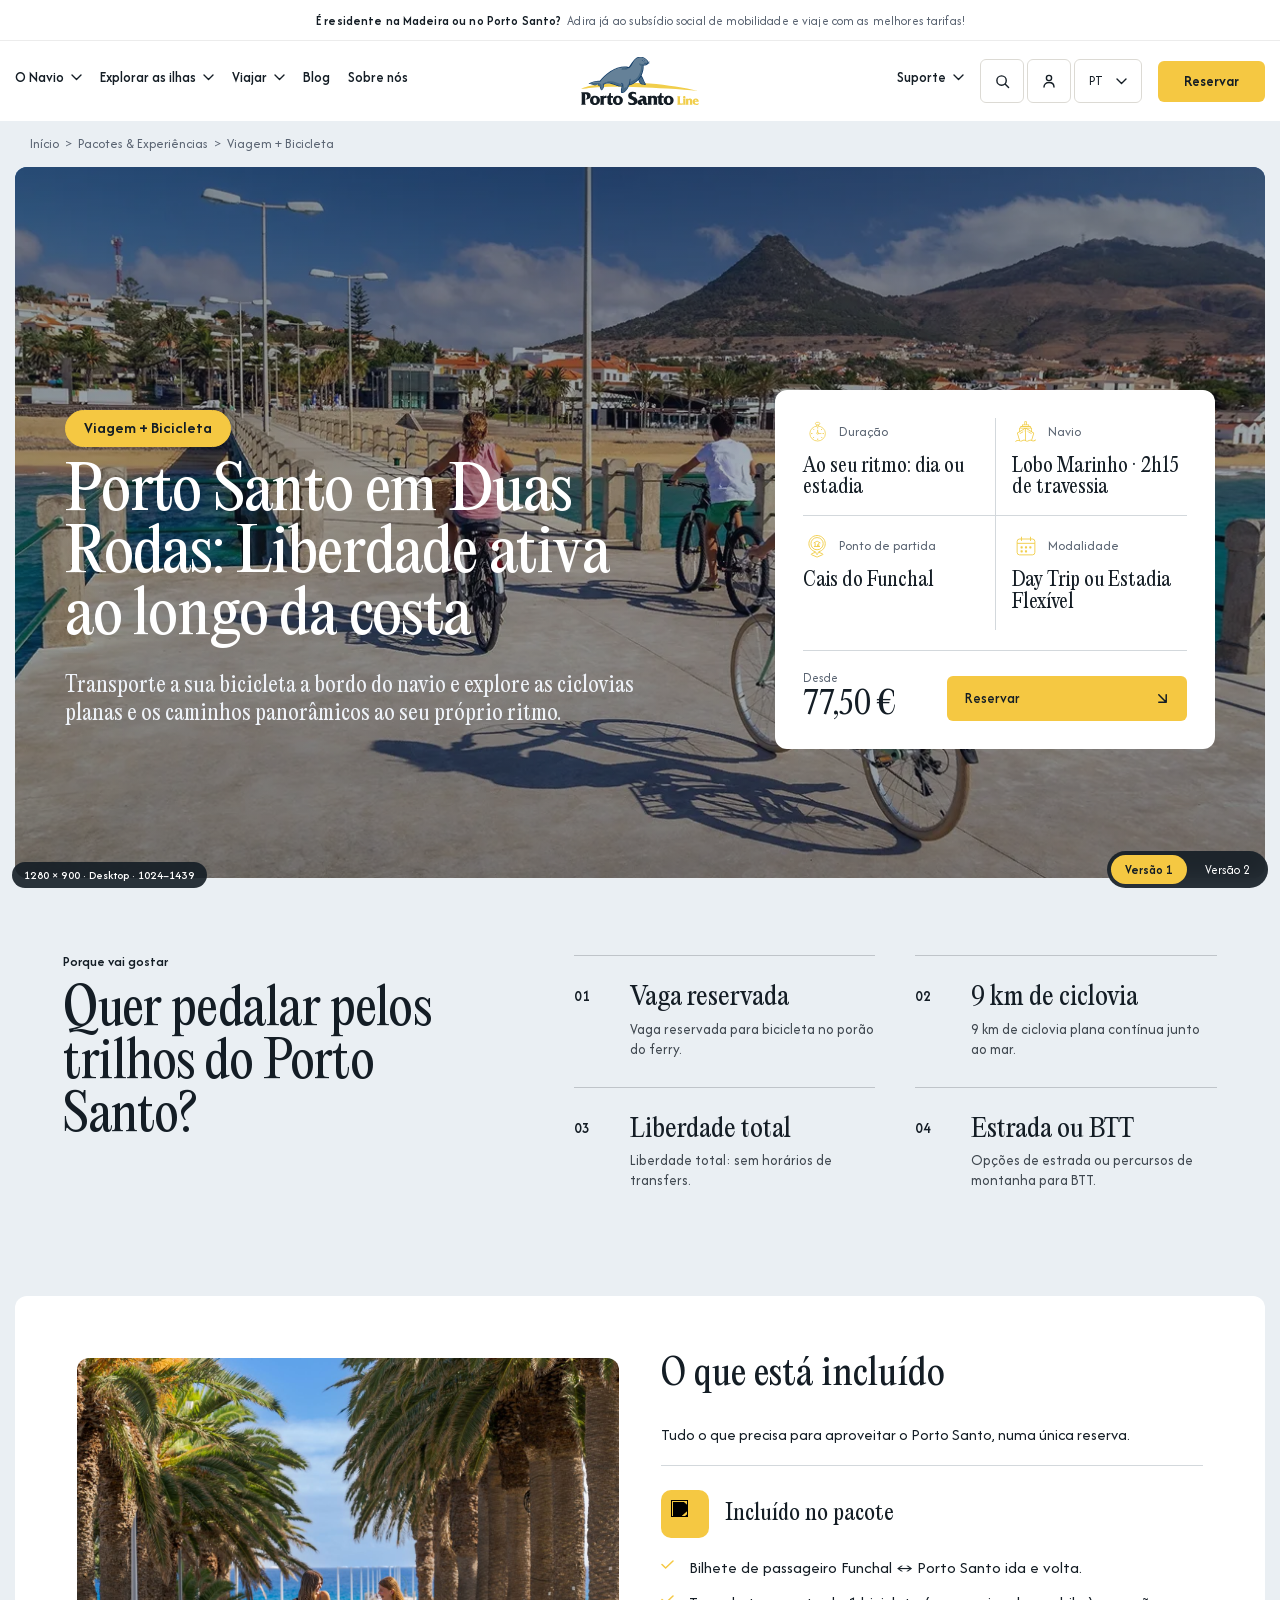
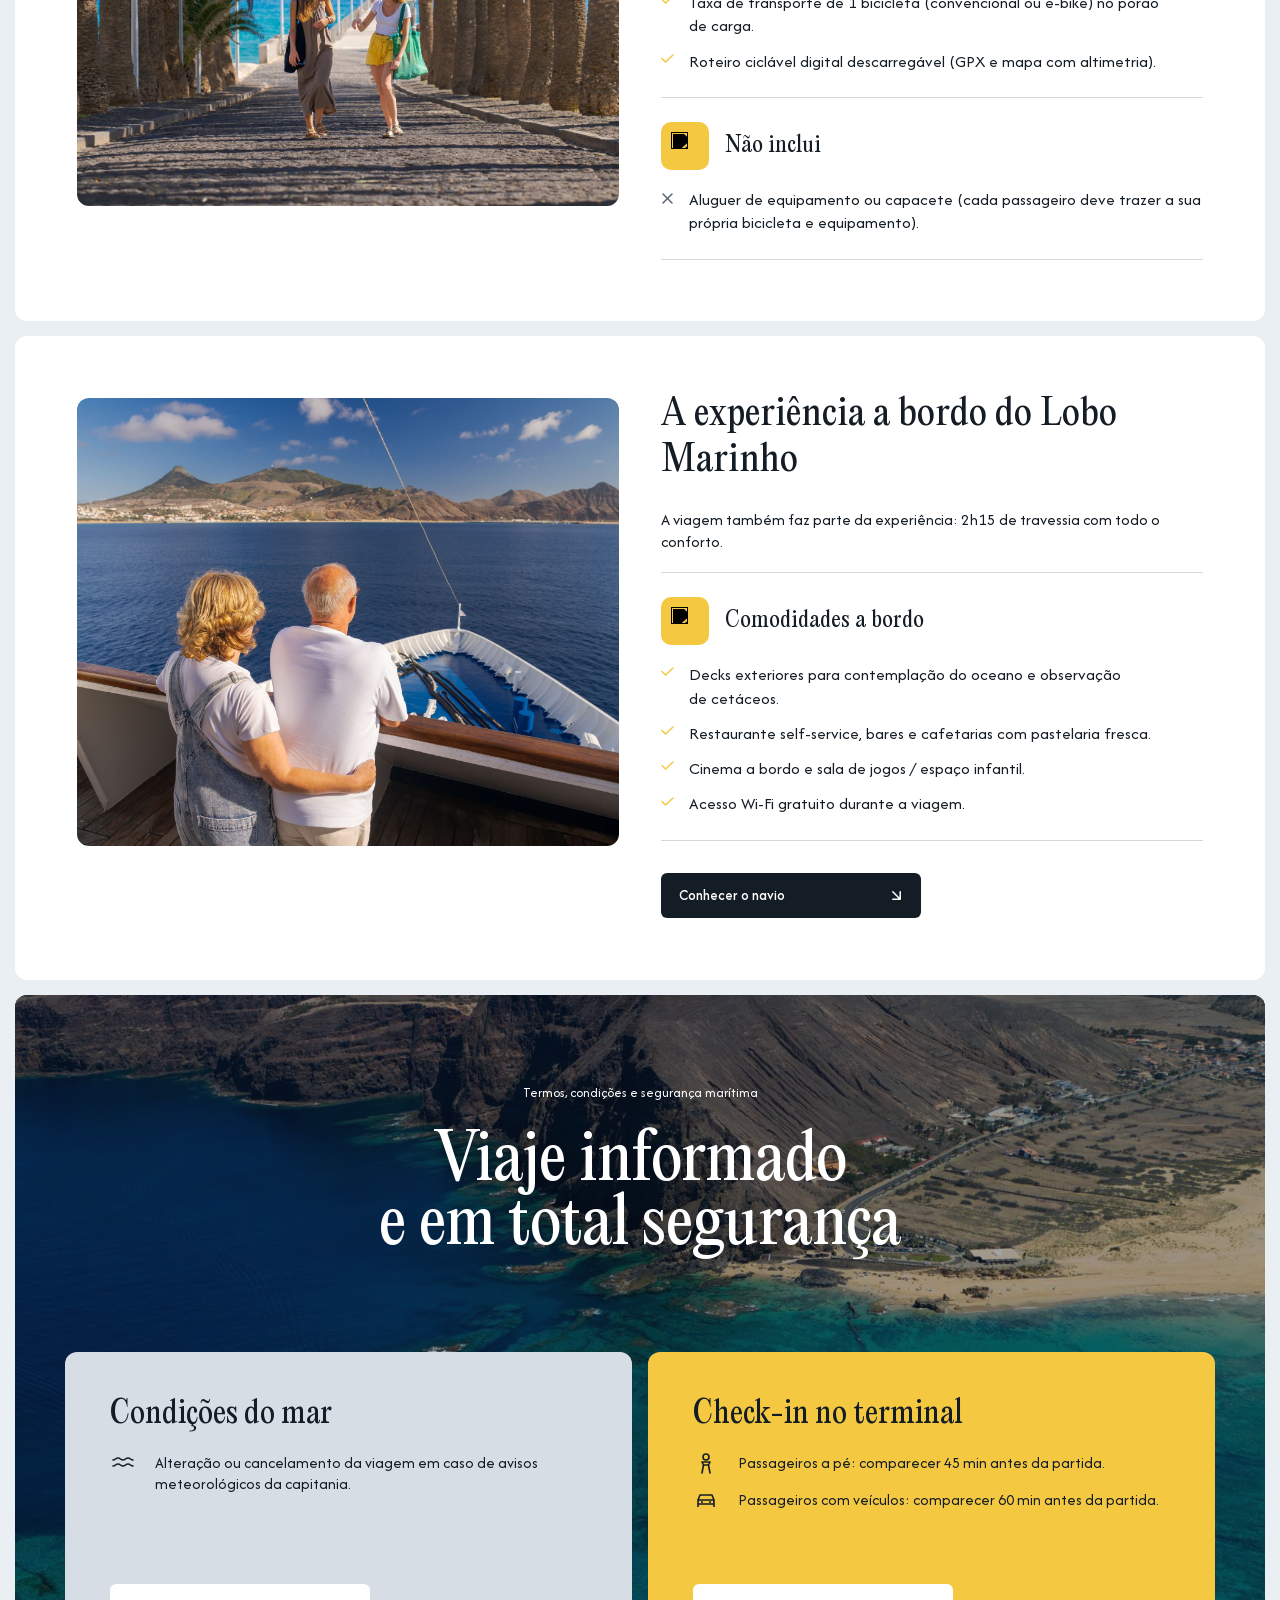
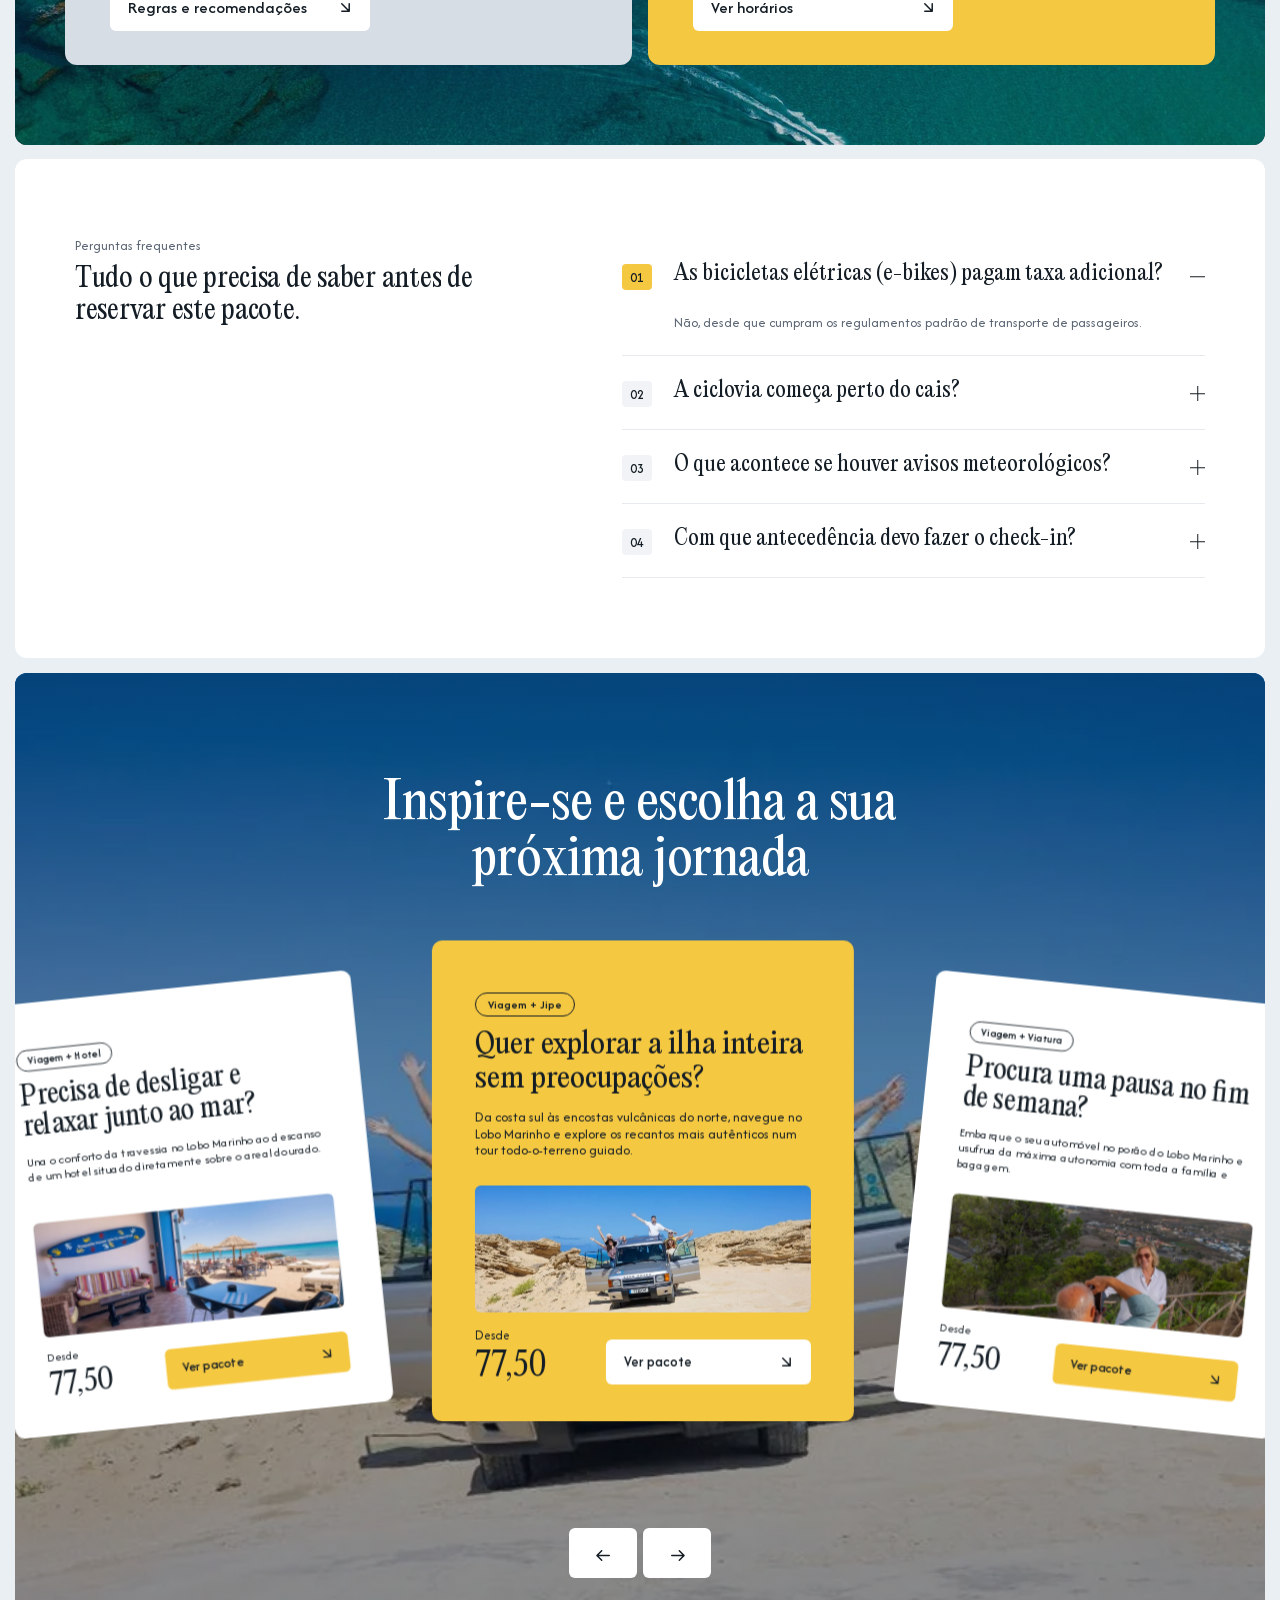
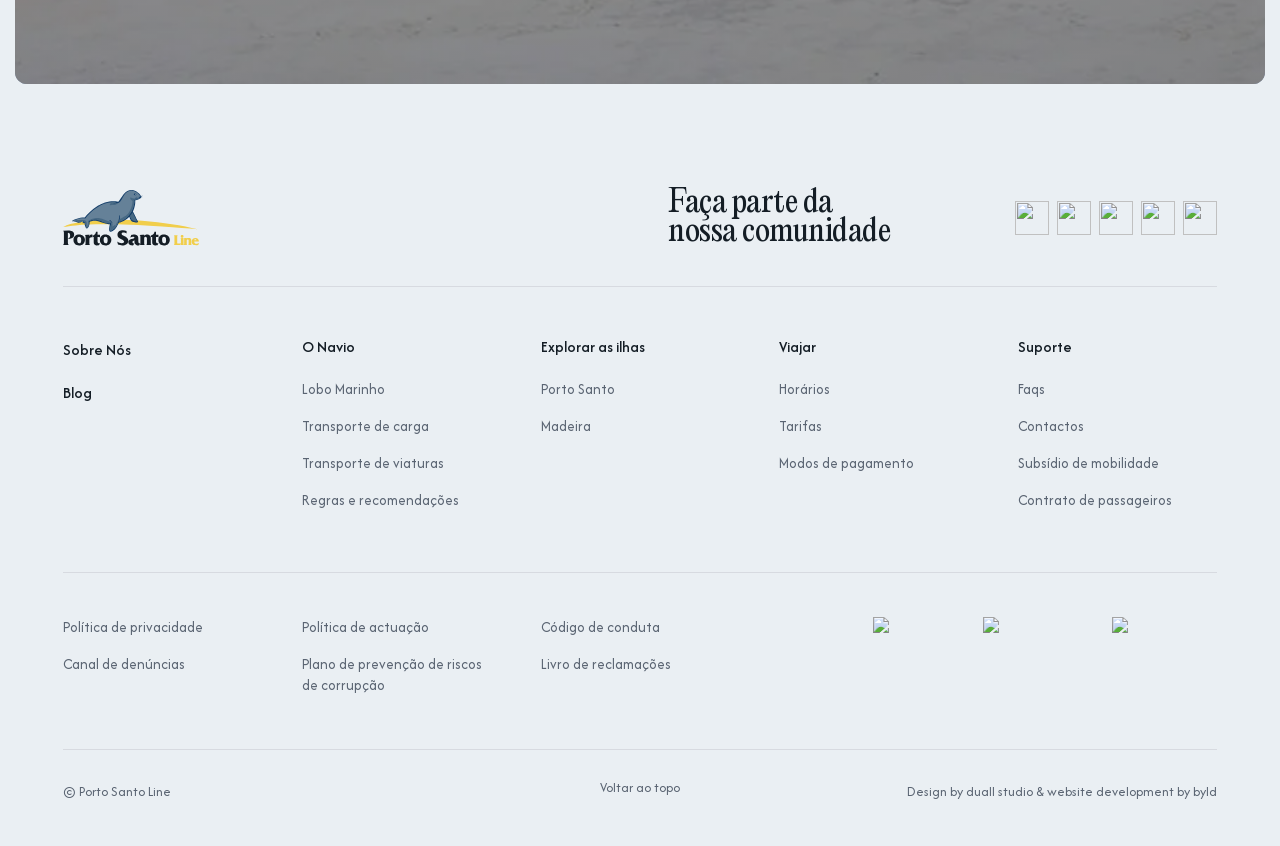
==== commit fe87e43a: "Hero com destaques na card e destaques da v2 na versão 1 - Hero (v1): descritivo por baixo do headli" ====
--- a/viagem-bicicleta.html
+++ b/viagem-bicicleta.html
@@ -23,18 +23,18 @@
 <div class="HeroPage-module-scss-module__fLgBga__scrim"></div></div>
 <div class="HeroPage-module-scss-module__fLgBga__conteudo"><div class="HeroPage-module-scss-module__fLgBga__linha"><div>
 <div class="pk-hero__topo"><span class="pk-pilula pk-pilula--amarela">Viagem + Bicicleta</span></div>
-<h1 class="HeroPage-module-scss-module__fLgBga__titulo" id="pk-titulo"><span class="HeroPage-module-scss-module__fLgBga__nomeAcessivel">Porto Santo em Duas Rodas: Liberdade ativa ao longo da costa</span><span aria-hidden="true"><span class="HeroPage-module-scss-module__fLgBga__palavra"><span class="HeroPage-module-scss-module__fLgBga__caractere" style="--i:0">P</span><span class="HeroPage-module-scss-module__fLgBga__caractere" style="--i:1">o</span><span class="HeroPage-module-scss-module__fLgBga__caractere" style="--i:2">r</span><span class="HeroPage-module-scss-module__fLgBga__caractere" style="--i:3">t</span><span class="HeroPage-module-scss-module__fLgBga__caractere" style="--i:4">o</span></span> <span class="HeroPage-module-scss-module__fLgBga__palavra"><span class="HeroPage-module-scss-module__fLgBga__caractere" style="--i:5">S</span><span class="HeroPage-module-scss-module__fLgBga__caractere" style="--i:6">a</span><span class="HeroPage-module-scss-module__fLgBga__caractere" style="--i:7">n</span><span class="HeroPage-module-scss-module__fLgBga__caractere" style="--i:8">t</span><span class="HeroPage-module-scss-module__fLgBga__caractere" style="--i:9">o</span></span> <span class="HeroPage-module-scss-module__fLgBga__palavra"><span class="HeroPage-module-scss-module__fLgBga__caractere" style="--i:10">e</span><span class="HeroPage-module-scss-module__fLgBga__caractere" style="--i:11">m</span></span> <span class="HeroPage-module-scss-module__fLgBga__palavra"><span class="HeroPage-module-scss-module__fLgBga__caractere" style="--i:12">D</span><span class="HeroPage-module-scss-module__fLgBga__caractere" style="--i:13">u</span><span class="HeroPage-module-scss-module__fLgBga__caractere" style="--i:14">a</span><span class="HeroPage-module-scss-module__fLgBga__caractere" style="--i:15">s</span></span> <span class="HeroPage-module-scss-module__fLgBga__palavra"><span class="HeroPage-module-scss-module__fLgBga__caractere" style="--i:16">R</span><span class="HeroPage-module-scss-module__fLgBga__caractere" style="--i:17">o</span><span class="HeroPage-module-scss-module__fLgBga__caractere" style="--i:18">d</span><span class="HeroPage-module-scss-module__fLgBga__caractere" style="--i:19">a</span><span class="HeroPage-module-scss-module__fLgBga__caractere" style="--i:20">s</span><span class="HeroPage-module-scss-module__fLgBga__caractere" style="--i:21">:</span></span> <span class="HeroPage-module-scss-module__fLgBga__palavra"><span class="HeroPage-module-scss-module__fLgBga__caractere" style="--i:22">L</span><span class="HeroPage-module-scss-module__fLgBga__caractere" style="--i:23">i</span><span class="HeroPage-module-scss-module__fLgBga__caractere" style="--i:24">b</span><span class="HeroPage-module-scss-module__fLgBga__caractere" style="--i:25">e</span><span class="HeroPage-module-scss-module__fLgBga__caractere" style="--i:26">r</span><span class="HeroPage-module-scss-module__fLgBga__caractere" style="--i:27">d</span><span class="HeroPage-module-scss-module__fLgBga__caractere" style="--i:28">a</span><span class="HeroPage-module-scss-module__fLgBga__caractere" style="--i:29">d</span><span class="HeroPage-module-scss-module__fLgBga__caractere" style="--i:30">e</span></span> <span class="HeroPage-module-scss-module__fLgBga__palavra"><span class="HeroPage-module-scss-module__fLgBga__caractere" style="--i:31">a</span><span class="HeroPage-module-scss-module__fLgBga__caractere" style="--i:32">t</span><span class="HeroPage-module-scss-module__fLgBga__caractere" style="--i:33">i</span><span class="HeroPage-module-scss-module__fLgBga__caractere" style="--i:34">v</span><span class="HeroPage-module-scss-module__fLgBga__caractere" style="--i:35">a</span></span> <span class="HeroPage-module-scss-module__fLgBga__palavra"><span class="HeroPage-module-scss-module__fLgBga__caractere" style="--i:36">a</span><span class="HeroPage-module-scss-module__fLgBga__caractere" style="--i:37">o</span></span> <span class="HeroPage-module-scss-module__fLgBga__palavra"><span class="HeroPage-module-scss-module__fLgBga__caractere" style="--i:38">l</span><span class="HeroPage-module-scss-module__fLgBga__caractere" style="--i:39">o</span><span class="HeroPage-module-scss-module__fLgBga__caractere" style="--i:40">n</span><span class="HeroPage-module-scss-module__fLgBga__caractere" style="--i:41">g</span><span class="HeroPage-module-scss-module__fLgBga__caractere" style="--i:42">o</span></span> <span class="HeroPage-module-scss-module__fLgBga__palavra"><span class="HeroPage-module-scss-module__fLgBga__caractere" style="--i:43">d</span><span class="HeroPage-module-scss-module__fLgBga__caractere" style="--i:44">a</span></span> <span class="HeroPage-module-scss-module__fLgBga__palavra"><span class="HeroPage-module-scss-module__fLgBga__caractere" style="--i:45">c</span><span class="HeroPage-module-scss-module__fLgBga__caractere" style="--i:46">o</span><span class="HeroPage-module-scss-module__fLgBga__caractere" style="--i:47">s</span><span class="HeroPage-module-scss-module__fLgBga__caractere" style="--i:48">t</span><span class="HeroPage-module-scss-module__fLgBga__caractere" style="--i:49">a</span></span></span></h1></div>
-<div class="pk-hero__lado"><p class="HeroPage-module-scss-module__fLgBga__intro">Transporte a sua bicicleta a bordo do navio e explore as ciclovias planas e os caminhos panorâmicos ao seu próprio ritmo.</p><div class="pk-hero__acoes"><p class="pk-hero__preco"><span class="pk-hero__desde">Desde</span><span class="pk-hero__valor">77,50 €</span></p><a class="Journey-module-scss-module__y-uAEq__botao pk-hero__cta" href="https://psl-booking-flow-stage-5ddc0a65b691.herokuapp.com/?pacote=viagem-bicicleta"><span class="Journey-module-scss-module__y-uAEq__nomeAcessivel">Reservar</span><span aria-hidden="true" class="Journey-module-scss-module__y-uAEq__enchimento"></span><span aria-hidden="true" class="Journey-module-scss-module__y-uAEq__conteudo"><span class="Journey-module-scss-module__y-uAEq__rolo"><span class="Journey-module-scss-module__y-uAEq__roloA">Reservar</span><span class="Journey-module-scss-module__y-uAEq__roloB">Reservar</span></span><span class="Journey-module-scss-module__y-uAEq__rolo"><span class="Journey-module-scss-module__y-uAEq__roloA"><svg aria-hidden="true" fill="none" viewBox="0 0 14 14" width="13" height="13"><path d="M3 3l8 8M11 3v8H3" stroke="currentColor" stroke-linecap="round" stroke-linejoin="round" stroke-width="1.6"/></svg></span><span class="Journey-module-scss-module__y-uAEq__roloB"><svg aria-hidden="true" fill="none" viewBox="0 0 14 14" width="13" height="13"><path d="M3 3l8 8M11 3v8H3" stroke="currentColor" stroke-linecap="round" stroke-linejoin="round" stroke-width="1.6"/></svg></span></span></span></a></div></div></div><ul class="pk-factos pk-factos--hero" aria-label="Destaques rápidos" data-dentro="false"><li class="pk-factos__item" style="--i:0"><span class="pk-factos__rotulo"><img class="pk-factos__icone" alt="" src="assets/img/icons/duracao.svg">Duração</span><p class="pk-factos__valor">Ao seu ritmo: dia ou estadia</p></li><li class="pk-factos__item" style="--i:1"><span class="pk-factos__rotulo"><img class="pk-factos__icone" alt="" src="assets/img/icons/navio.svg">Navio</span><p class="pk-factos__valor">Lobo Marinho · 2h15 de travessia</p></li><li class="pk-factos__item" style="--i:2"><span class="pk-factos__rotulo"><img class="pk-factos__icone" alt="" src="assets/img/icons/ponto-partida.svg">Ponto de partida</span><p class="pk-factos__valor">Cais do Funchal</p></li><li class="pk-factos__item" style="--i:3"><span class="pk-factos__rotulo"><img class="pk-factos__icone" alt="" src="assets/img/icons/modalidade.svg">Modalidade</span><p class="pk-factos__valor">Day Trip ou Estadia Flexível</p></li></ul></div>
+<h1 class="HeroPage-module-scss-module__fLgBga__titulo" id="pk-titulo"><span class="HeroPage-module-scss-module__fLgBga__nomeAcessivel">Porto Santo em Duas Rodas: Liberdade ativa ao longo da costa</span><span aria-hidden="true"><span class="HeroPage-module-scss-module__fLgBga__palavra"><span class="HeroPage-module-scss-module__fLgBga__caractere" style="--i:0">P</span><span class="HeroPage-module-scss-module__fLgBga__caractere" style="--i:1">o</span><span class="HeroPage-module-scss-module__fLgBga__caractere" style="--i:2">r</span><span class="HeroPage-module-scss-module__fLgBga__caractere" style="--i:3">t</span><span class="HeroPage-module-scss-module__fLgBga__caractere" style="--i:4">o</span></span> <span class="HeroPage-module-scss-module__fLgBga__palavra"><span class="HeroPage-module-scss-module__fLgBga__caractere" style="--i:5">S</span><span class="HeroPage-module-scss-module__fLgBga__caractere" style="--i:6">a</span><span class="HeroPage-module-scss-module__fLgBga__caractere" style="--i:7">n</span><span class="HeroPage-module-scss-module__fLgBga__caractere" style="--i:8">t</span><span class="HeroPage-module-scss-module__fLgBga__caractere" style="--i:9">o</span></span> <span class="HeroPage-module-scss-module__fLgBga__palavra"><span class="HeroPage-module-scss-module__fLgBga__caractere" style="--i:10">e</span><span class="HeroPage-module-scss-module__fLgBga__caractere" style="--i:11">m</span></span> <span class="HeroPage-module-scss-module__fLgBga__palavra"><span class="HeroPage-module-scss-module__fLgBga__caractere" style="--i:12">D</span><span class="HeroPage-module-scss-module__fLgBga__caractere" style="--i:13">u</span><span class="HeroPage-module-scss-module__fLgBga__caractere" style="--i:14">a</span><span class="HeroPage-module-scss-module__fLgBga__caractere" style="--i:15">s</span></span> <span class="HeroPage-module-scss-module__fLgBga__palavra"><span class="HeroPage-module-scss-module__fLgBga__caractere" style="--i:16">R</span><span class="HeroPage-module-scss-module__fLgBga__caractere" style="--i:17">o</span><span class="HeroPage-module-scss-module__fLgBga__caractere" style="--i:18">d</span><span class="HeroPage-module-scss-module__fLgBga__caractere" style="--i:19">a</span><span class="HeroPage-module-scss-module__fLgBga__caractere" style="--i:20">s</span><span class="HeroPage-module-scss-module__fLgBga__caractere" style="--i:21">:</span></span> <span class="HeroPage-module-scss-module__fLgBga__palavra"><span class="HeroPage-module-scss-module__fLgBga__caractere" style="--i:22">L</span><span class="HeroPage-module-scss-module__fLgBga__caractere" style="--i:23">i</span><span class="HeroPage-module-scss-module__fLgBga__caractere" style="--i:24">b</span><span class="HeroPage-module-scss-module__fLgBga__caractere" style="--i:25">e</span><span class="HeroPage-module-scss-module__fLgBga__caractere" style="--i:26">r</span><span class="HeroPage-module-scss-module__fLgBga__caractere" style="--i:27">d</span><span class="HeroPage-module-scss-module__fLgBga__caractere" style="--i:28">a</span><span class="HeroPage-module-scss-module__fLgBga__caractere" style="--i:29">d</span><span class="HeroPage-module-scss-module__fLgBga__caractere" style="--i:30">e</span></span> <span class="HeroPage-module-scss-module__fLgBga__palavra"><span class="HeroPage-module-scss-module__fLgBga__caractere" style="--i:31">a</span><span class="HeroPage-module-scss-module__fLgBga__caractere" style="--i:32">t</span><span class="HeroPage-module-scss-module__fLgBga__caractere" style="--i:33">i</span><span class="HeroPage-module-scss-module__fLgBga__caractere" style="--i:34">v</span><span class="HeroPage-module-scss-module__fLgBga__caractere" style="--i:35">a</span></span> <span class="HeroPage-module-scss-module__fLgBga__palavra"><span class="HeroPage-module-scss-module__fLgBga__caractere" style="--i:36">a</span><span class="HeroPage-module-scss-module__fLgBga__caractere" style="--i:37">o</span></span> <span class="HeroPage-module-scss-module__fLgBga__palavra"><span class="HeroPage-module-scss-module__fLgBga__caractere" style="--i:38">l</span><span class="HeroPage-module-scss-module__fLgBga__caractere" style="--i:39">o</span><span class="HeroPage-module-scss-module__fLgBga__caractere" style="--i:40">n</span><span class="HeroPage-module-scss-module__fLgBga__caractere" style="--i:41">g</span><span class="HeroPage-module-scss-module__fLgBga__caractere" style="--i:42">o</span></span> <span class="HeroPage-module-scss-module__fLgBga__palavra"><span class="HeroPage-module-scss-module__fLgBga__caractere" style="--i:43">d</span><span class="HeroPage-module-scss-module__fLgBga__caractere" style="--i:44">a</span></span> <span class="HeroPage-module-scss-module__fLgBga__palavra"><span class="HeroPage-module-scss-module__fLgBga__caractere" style="--i:45">c</span><span class="HeroPage-module-scss-module__fLgBga__caractere" style="--i:46">o</span><span class="HeroPage-module-scss-module__fLgBga__caractere" style="--i:47">s</span><span class="HeroPage-module-scss-module__fLgBga__caractere" style="--i:48">t</span><span class="HeroPage-module-scss-module__fLgBga__caractere" style="--i:49">a</span></span></span></h1><p class="HeroPage-module-scss-module__fLgBga__intro">Transporte a sua bicicleta a bordo do navio e explore as ciclovias planas e os caminhos panorâmicos ao seu próprio ritmo.</p></div>
+<div class="pk-hero__lado"><ul class="pk-factos pk-factos--card" aria-label="Destaques rápidos" data-dentro="false"><li class="pk-factos__item" style="--i:0"><span class="pk-factos__rotulo"><img class="pk-factos__icone" alt="" src="assets/img/icons/duracao.svg">Duração</span><p class="pk-factos__valor">Ao seu ritmo: dia ou estadia</p></li><li class="pk-factos__item" style="--i:1"><span class="pk-factos__rotulo"><img class="pk-factos__icone" alt="" src="assets/img/icons/navio.svg">Navio</span><p class="pk-factos__valor">Lobo Marinho · 2h15 de travessia</p></li><li class="pk-factos__item" style="--i:2"><span class="pk-factos__rotulo"><img class="pk-factos__icone" alt="" src="assets/img/icons/ponto-partida.svg">Ponto de partida</span><p class="pk-factos__valor">Cais do Funchal</p></li><li class="pk-factos__item" style="--i:3"><span class="pk-factos__rotulo"><img class="pk-factos__icone" alt="" src="assets/img/icons/modalidade.svg">Modalidade</span><p class="pk-factos__valor">Day Trip ou Estadia Flexível</p></li></ul><div class="pk-hero__acoes"><p class="pk-hero__preco"><span class="pk-hero__desde">Desde</span><span class="pk-hero__valor">77,50 €</span></p><a class="Journey-module-scss-module__y-uAEq__botao pk-hero__cta" href="https://psl-booking-flow-stage-5ddc0a65b691.herokuapp.com/?pacote=viagem-bicicleta"><span class="Journey-module-scss-module__y-uAEq__nomeAcessivel">Reservar</span><span aria-hidden="true" class="Journey-module-scss-module__y-uAEq__enchimento"></span><span aria-hidden="true" class="Journey-module-scss-module__y-uAEq__conteudo"><span class="Journey-module-scss-module__y-uAEq__rolo"><span class="Journey-module-scss-module__y-uAEq__roloA">Reservar</span><span class="Journey-module-scss-module__y-uAEq__roloB">Reservar</span></span><span class="Journey-module-scss-module__y-uAEq__rolo"><span class="Journey-module-scss-module__y-uAEq__roloA"><svg aria-hidden="true" fill="none" viewBox="0 0 14 14" width="13" height="13"><path d="M3 3l8 8M11 3v8H3" stroke="currentColor" stroke-linecap="round" stroke-linejoin="round" stroke-width="1.6"/></svg></span><span class="Journey-module-scss-module__y-uAEq__roloB"><svg aria-hidden="true" fill="none" viewBox="0 0 14 14" width="13" height="13"><path d="M3 3l8 8M11 3v8H3" stroke="currentColor" stroke-linecap="round" stroke-linejoin="round" stroke-width="1.6"/></svg></span></span></span></a></div></div></div></div>
 <div class="HeroPage-module-scss-module__fLgBga__ancora"><div class="HeroPage-module-scss-module__fLgBga__linha"><span class="HeroPage-module-scss-module__fLgBga__pergunta">Podemos ajudar?</span><svg aria-hidden="true" class="HeroPage-module-scss-module__fLgBga__balao" fill="none" viewBox="0 0 54 36"><path d="M42 0C48.6274 0 54 5.37258 54 12V24C54 30.6274 48.6274 36 42 36H0V12C0 5.37258 5.37258 0 12 0H42Z" fill="currentColor"/><circle class="HeroPage-module-scss-module__fLgBga__ponto" cx="17.5" cy="18.5" data-ordem="0" r="3.5"/><circle class="HeroPage-module-scss-module__fLgBga__ponto" cx="27.5" cy="18.5" data-ordem="1" r="3.5"/><circle class="HeroPage-module-scss-module__fLgBga__ponto" cx="37.5" cy="18.5" data-ordem="2" r="3.5"/></svg><a class="HeroPage-module-scss-module__fLgBga__botao" href="https://wa.me/351962025500?text=Olá, gostaria de informações sobre o pacote Viagem + Bicicleta." rel="noopener noreferrer" target="_blank"><span class="HeroPage-module-scss-module__fLgBga__nome">Falar connosco no WhatsApp</span><svg aria-hidden="true" class="HeroPage-module-scss-module__fLgBga__glifo" fill="currentColor" viewBox="0 0 24 24"><path d="M12 2a10 10 0 00-8.6 15L2 22l5.2-1.4A10 10 0 1012 2zm0 2a8 8 0 016.9 12l-.3.5.6 2.2-2.3-.6-.5.3A8 8 0 1112 4zm-3.4 4c-.2 0-.5 0-.7.4-.3.3-1 1-1 2.4s1 2.8 1.2 3c.2.2 2 3.1 4.9 4.3 2.4 1 2.9.8 3.4.8.5-.1 1.7-.7 1.9-1.4.2-.7.2-1.2.2-1.4-.1-.1-.3-.2-.6-.3l-2-1c-.3-.1-.5-.2-.7.1l-.7 1c-.2.2-.3.2-.6.1-.3-.2-1.3-.5-2.5-1.6-.9-.8-1.5-1.8-1.7-2.1-.2-.3 0-.5.1-.6l.5-.6.3-.5v-.5l-.9-2.1c-.2-.5-.4-.5-.6-.5h-.5z"/></svg></a></div></div>
 </section>
-<ul class="pk-factos pk-factos--fora" aria-label="Destaques rápidos" data-dentro="false"><li class="pk-factos__item" style="--i:0"><span class="pk-factos__rotulo"><img class="pk-factos__icone" alt="" src="assets/img/icons/duracao.svg">Duração</span><p class="pk-factos__valor">Ao seu ritmo: dia ou estadia</p></li><li class="pk-factos__item" style="--i:1"><span class="pk-factos__rotulo"><img class="pk-factos__icone" alt="" src="assets/img/icons/navio.svg">Navio</span><p class="pk-factos__valor">Lobo Marinho · 2h15 de travessia</p></li><li class="pk-factos__item" style="--i:2"><span class="pk-factos__rotulo"><img class="pk-factos__icone" alt="" src="assets/img/icons/ponto-partida.svg">Ponto de partida</span><p class="pk-factos__valor">Cais do Funchal</p></li><li class="pk-factos__item" style="--i:3"><span class="pk-factos__rotulo"><img class="pk-factos__icone" alt="" src="assets/img/icons/modalidade.svg">Modalidade</span><p class="pk-factos__valor">Day Trip ou Estadia Flexível</p></li></ul>
 <div class="pk-layout pk-layout--sem-reserva">
 <div class="pk-conteudo">
 <div class="pk-empilhado">
 <div class="pk-empilhado__grupo" data-empilhar>
-<section aria-labelledby="section-1-titulo" class="InfoCards-module-scss-module__rsmDgW__seccao" data-dentro="false" id="section-1">
-<div class="InfoCards-module-scss-module__rsmDgW__cabecalho"><h2 class="InfoCards-module-scss-module__rsmDgW__titulo" id="section-1-titulo"><span class="InfoCards-module-scss-module__rsmDgW__nomeAcessivel">Quer pedalar pelos trilhos do Porto Santo?</span><span aria-hidden="true"><span class="InfoCards-module-scss-module__rsmDgW__palavra"><span class="InfoCards-module-scss-module__rsmDgW__caractereTitulo" style="--i:0">Q</span><span class="InfoCards-module-scss-module__rsmDgW__caractereTitulo" style="--i:1">u</span><span class="InfoCards-module-scss-module__rsmDgW__caractereTitulo" style="--i:2">e</span><span class="InfoCards-module-scss-module__rsmDgW__caractereTitulo" style="--i:3">r</span></span> <span class="InfoCards-module-scss-module__rsmDgW__palavra"><span class="InfoCards-module-scss-module__rsmDgW__caractereTitulo" style="--i:4">p</span><span class="InfoCards-module-scss-module__rsmDgW__caractereTitulo" style="--i:5">e</span><span class="InfoCards-module-scss-module__rsmDgW__caractereTitulo" style="--i:6">d</span><span class="InfoCards-module-scss-module__rsmDgW__caractereTitulo" style="--i:7">a</span><span class="InfoCards-module-scss-module__rsmDgW__caractereTitulo" style="--i:8">l</span><span class="InfoCards-module-scss-module__rsmDgW__caractereTitulo" style="--i:9">a</span><span class="InfoCards-module-scss-module__rsmDgW__caractereTitulo" style="--i:10">r</span></span> <span class="InfoCards-module-scss-module__rsmDgW__palavra"><span class="InfoCards-module-scss-module__rsmDgW__caractereTitulo" style="--i:11">p</span><span class="InfoCards-module-scss-module__rsmDgW__caractereTitulo" style="--i:12">e</span><span class="InfoCards-module-scss-module__rsmDgW__caractereTitulo" style="--i:13">l</span><span class="InfoCards-module-scss-module__rsmDgW__caractereTitulo" style="--i:14">o</span><span class="InfoCards-module-scss-module__rsmDgW__caractereTitulo" style="--i:15">s</span></span> <span class="InfoCards-module-scss-module__rsmDgW__palavra"><span class="InfoCards-module-scss-module__rsmDgW__caractereTitulo" style="--i:16">t</span><span class="InfoCards-module-scss-module__rsmDgW__caractereTitulo" style="--i:17">r</span><span class="InfoCards-module-scss-module__rsmDgW__caractereTitulo" style="--i:18">i</span><span class="InfoCards-module-scss-module__rsmDgW__caractereTitulo" style="--i:19">l</span><span class="InfoCards-module-scss-module__rsmDgW__caractereTitulo" style="--i:20">h</span><span class="InfoCards-module-scss-module__rsmDgW__caractereTitulo" style="--i:21">o</span><span class="InfoCards-module-scss-module__rsmDgW__caractereTitulo" style="--i:22">s</span></span> <span class="InfoCards-module-scss-module__rsmDgW__palavra"><span class="InfoCards-module-scss-module__rsmDgW__caractereTitulo" style="--i:23">d</span><span class="InfoCards-module-scss-module__rsmDgW__caractereTitulo" style="--i:24">o</span></span> <span class="InfoCards-module-scss-module__rsmDgW__palavra"><span class="InfoCards-module-scss-module__rsmDgW__caractereTitulo" style="--i:25">P</span><span class="InfoCards-module-scss-module__rsmDgW__caractereTitulo" style="--i:26">o</span><span class="InfoCards-module-scss-module__rsmDgW__caractereTitulo" style="--i:27">r</span><span class="InfoCards-module-scss-module__rsmDgW__caractereTitulo" style="--i:28">t</span><span class="InfoCards-module-scss-module__rsmDgW__caractereTitulo" style="--i:29">o</span></span> <span class="InfoCards-module-scss-module__rsmDgW__palavra"><span class="InfoCards-module-scss-module__rsmDgW__caractereTitulo" style="--i:30">S</span><span class="InfoCards-module-scss-module__rsmDgW__caractereTitulo" style="--i:31">a</span><span class="InfoCards-module-scss-module__rsmDgW__caractereTitulo" style="--i:32">n</span><span class="InfoCards-module-scss-module__rsmDgW__caractereTitulo" style="--i:33">t</span><span class="InfoCards-module-scss-module__rsmDgW__caractereTitulo" style="--i:34">o</span><span class="InfoCards-module-scss-module__rsmDgW__caractereTitulo" style="--i:35">?</span></span></span></h2></div>
-<ul class="InfoCards-module-scss-module__rsmDgW__cartoes" style="--cartoes:4"><li class="InfoCards-module-scss-module__rsmDgW__item" data-sozinho="false" style="--i:0"><div class="InfoCards-module-scss-module__rsmDgW__cartao" data-estilo="white"><div class="InfoCards-module-scss-module__rsmDgW__miolo"><div class="InfoCards-module-scss-module__rsmDgW__topo"><span class="InfoCards-module-scss-module__rsmDgW__icone"><img alt="" loading="lazy" src="assets/img/icons/check.svg" style="position:absolute;height:100%;width:100%;left:0;top:0;right:0;bottom:0;color:transparent"></span><p class="InfoCards-module-scss-module__rsmDgW__cartaoTitulo">Vaga reservada</p></div><div class="InfoCards-module-scss-module__rsmDgW__corpo InfoCards-module-scss-module__rsmDgW__cartaoTexto"><p>Vaga reservada para bicicleta no porão do ferry.</p></div></div></div></li><li class="InfoCards-module-scss-module__rsmDgW__item" data-sozinho="false" style="--i:1"><div class="InfoCards-module-scss-module__rsmDgW__cartao" data-estilo="white"><div class="InfoCards-module-scss-module__rsmDgW__miolo"><div class="InfoCards-module-scss-module__rsmDgW__topo"><span class="InfoCards-module-scss-module__rsmDgW__icone"><img alt="" loading="lazy" src="assets/img/icons/check.svg" style="position:absolute;height:100%;width:100%;left:0;top:0;right:0;bottom:0;color:transparent"></span><p class="InfoCards-module-scss-module__rsmDgW__cartaoTitulo">9 km de ciclovia</p></div><div class="InfoCards-module-scss-module__rsmDgW__corpo InfoCards-module-scss-module__rsmDgW__cartaoTexto"><p>9 km de ciclovia plana contínua junto ao mar.</p></div></div></div></li><li class="InfoCards-module-scss-module__rsmDgW__item" data-sozinho="false" style="--i:2"><div class="InfoCards-module-scss-module__rsmDgW__cartao" data-estilo="white"><div class="InfoCards-module-scss-module__rsmDgW__miolo"><div class="InfoCards-module-scss-module__rsmDgW__topo"><span class="InfoCards-module-scss-module__rsmDgW__icone"><img alt="" loading="lazy" src="assets/img/icons/check.svg" style="position:absolute;height:100%;width:100%;left:0;top:0;right:0;bottom:0;color:transparent"></span><p class="InfoCards-module-scss-module__rsmDgW__cartaoTitulo">Liberdade total</p></div><div class="InfoCards-module-scss-module__rsmDgW__corpo InfoCards-module-scss-module__rsmDgW__cartaoTexto"><p>Liberdade total: sem horários de transfers.</p></div></div></div></li><li class="InfoCards-module-scss-module__rsmDgW__item" data-sozinho="false" style="--i:3"><div class="InfoCards-module-scss-module__rsmDgW__cartao" data-estilo="white"><div class="InfoCards-module-scss-module__rsmDgW__miolo"><div class="InfoCards-module-scss-module__rsmDgW__topo"><span class="InfoCards-module-scss-module__rsmDgW__icone"><img alt="" loading="lazy" src="assets/img/icons/check.svg" style="position:absolute;height:100%;width:100%;left:0;top:0;right:0;bottom:0;color:transparent"></span><p class="InfoCards-module-scss-module__rsmDgW__cartaoTitulo">Estrada ou BTT</p></div><div class="InfoCards-module-scss-module__rsmDgW__corpo InfoCards-module-scss-module__rsmDgW__cartaoTexto"><p>Opções de estrada ou percursos de montanha para BTT.</p></div></div></div></li></ul></section>
+<section aria-labelledby="section-1-titulo" class="pk2-dest" data-dentro="false" id="section-1">
+<div class="pk2-dest__cabeca"><p class="pk2-dest__ante">Porque vai gostar</p><h2 class="pk2-dest__h2" id="section-1-titulo">Quer pedalar pelos trilhos do Porto Santo?</h2></div>
+<ol class="pk2-dest__lista"><li class="pk2-dest__item" style="--i:0"><span class="pk2-dest__num">01</span><h3 class="pk2-dest__titulo">Vaga reservada</h3><p class="pk2-dest__texto">Vaga reservada para bicicleta no porão do ferry.</p></li><li class="pk2-dest__item" style="--i:1"><span class="pk2-dest__num">02</span><h3 class="pk2-dest__titulo">9 km de ciclovia</h3><p class="pk2-dest__texto">9 km de ciclovia plana contínua junto ao mar.</p></li><li class="pk2-dest__item" style="--i:2"><span class="pk2-dest__num">03</span><h3 class="pk2-dest__titulo">Liberdade total</h3><p class="pk2-dest__texto">Liberdade total: sem horários de transfers.</p></li><li class="pk2-dest__item" style="--i:3"><span class="pk2-dest__num">04</span><h3 class="pk2-dest__titulo">Estrada ou BTT</h3><p class="pk2-dest__texto">Opções de estrada ou percursos de montanha para BTT.</p></li></ol>
+</section>
 <section aria-labelledby="section-2-titulo" class="MediaChecklist-module-scss-module__AJx_Va__seccao" data-dentro="false" id="section-2">
 <div class="MediaChecklist-module-scss-module__AJx_Va__grelha"><div class="MediaChecklist-module-scss-module__AJx_Va__moldura"><img alt="Avenida de palmeiras no Porto Santo com o mar ao fundo" class="MediaChecklist-module-scss-module__AJx_Va__fotografia" loading="lazy" src="assets/img/bicicleta-media.jpg" style="position:absolute;height:100%;width:100%;left:0;top:0;right:0;bottom:0;color:transparent;object-fit:cover"></div>
 <div class="MediaChecklist-module-scss-module__AJx_Va__coluna"><h2 class="MediaChecklist-module-scss-module__AJx_Va__titulo" id="section-2-titulo"><span class="MediaChecklist-module-scss-module__AJx_Va__nomeAcessivel">O que está incluído</span><span aria-hidden="true"><span class="MediaChecklist-module-scss-module__AJx_Va__palavra"><span class="MediaChecklist-module-scss-module__AJx_Va__caractere" style="--i:0">O</span></span> <span class="MediaChecklist-module-scss-module__AJx_Va__palavra"><span class="MediaChecklist-module-scss-module__AJx_Va__caractere" style="--i:1">q</span><span class="MediaChecklist-module-scss-module__AJx_Va__caractere" style="--i:2">u</span><span class="MediaChecklist-module-scss-module__AJx_Va__caractere" style="--i:3">e</span></span> <span class="MediaChecklist-module-scss-module__AJx_Va__palavra"><span class="MediaChecklist-module-scss-module__AJx_Va__caractere" style="--i:4">e</span><span class="MediaChecklist-module-scss-module__AJx_Va__caractere" style="--i:5">s</span><span class="MediaChecklist-module-scss-module__AJx_Va__caractere" style="--i:6">t</span><span class="MediaChecklist-module-scss-module__AJx_Va__caractere" style="--i:7">á</span></span> <span class="MediaChecklist-module-scss-module__AJx_Va__palavra"><span class="MediaChecklist-module-scss-module__AJx_Va__caractere" style="--i:8">i</span><span class="MediaChecklist-module-scss-module__AJx_Va__caractere" style="--i:9">n</span><span class="MediaChecklist-module-scss-module__AJx_Va__caractere" style="--i:10">c</span><span class="MediaChecklist-module-scss-module__AJx_Va__caractere" style="--i:11">l</span><span class="MediaChecklist-module-scss-module__AJx_Va__caractere" style="--i:12">u</span><span class="MediaChecklist-module-scss-module__AJx_Va__caractere" style="--i:13">í</span><span class="MediaChecklist-module-scss-module__AJx_Va__caractere" style="--i:14">d</span><span class="MediaChecklist-module-scss-module__AJx_Va__caractere" style="--i:15">o</span></span></span></h2><p class="MediaChecklist-module-scss-module__AJx_Va__intro">Tudo o que precisa para aproveitar o Porto Santo, numa única reserva.</p><ul class="MediaChecklist-module-scss-module__AJx_Va__grupos"><li class="MediaChecklist-module-scss-module__AJx_Va__grupo" style="--i:0"><div class="MediaChecklist-module-scss-module__AJx_Va__grupoCabeca"><span class="MediaChecklist-module-scss-module__AJx_Va__pastilha"><img alt="" loading="lazy" src="https://psl.s3.eu-west-1.amazonaws.com/website/icon_tickers_f1204dcdf4.svg" style="position:absolute;height:100%;width:100%;left:0;top:0;right:0;bottom:0;color:transparent"></span><h3 class="MediaChecklist-module-scss-module__AJx_Va__grupoTitulo" id="section-2-g0">Incluído no pacote</h3></div><ul aria-labelledby="section-2-g0" class="MediaChecklist-module-scss-module__AJx_Va__itens"><li class="MediaChecklist-module-scss-module__AJx_Va__item"><svg aria-hidden="true" class="MediaChecklist-module-scss-module__AJx_Va__visto" focusable="false" viewBox="0 0 13 9"><path d="M1 4.5 4.6 8 12 1" fill="none" stroke="currentColor" stroke-linecap="round" stroke-linejoin="round" stroke-width="1.5"/></svg><span class="MediaChecklist-module-scss-module__AJx_Va__itemTexto">Bilhete de passageiro Funchal ↔ Porto Santo ida e volta.</span></li><li class="MediaChecklist-module-scss-module__AJx_Va__item"><svg aria-hidden="true" class="MediaChecklist-module-scss-module__AJx_Va__visto" focusable="false" viewBox="0 0 13 9"><path d="M1 4.5 4.6 8 12 1" fill="none" stroke="currentColor" stroke-linecap="round" stroke-linejoin="round" stroke-width="1.5"/></svg><span class="MediaChecklist-module-scss-module__AJx_Va__itemTexto">Taxa de transporte de 1 bicicleta (convencional ou e-bike) no porão de carga.</span></li><li class="MediaChecklist-module-scss-module__AJx_Va__item"><svg aria-hidden="true" class="MediaChecklist-module-scss-module__AJx_Va__visto" focusable="false" viewBox="0 0 13 9"><path d="M1 4.5 4.6 8 12 1" fill="none" stroke="currentColor" stroke-linecap="round" stroke-linejoin="round" stroke-width="1.5"/></svg><span class="MediaChecklist-module-scss-module__AJx_Va__itemTexto">Roteiro ciclável digital descarregável (GPX e mapa com altimetria).</span></li></ul></li><li class="MediaChecklist-module-scss-module__AJx_Va__grupo" style="--i:1"><div class="MediaChecklist-module-scss-module__AJx_Va__grupoCabeca"><span class="MediaChecklist-module-scss-module__AJx_Va__pastilha"><img alt="" loading="lazy" src="https://psl.s3.eu-west-1.amazonaws.com/website/icon_danger_f35a3fb3cc.svg" style="position:absolute;height:100%;width:100%;left:0;top:0;right:0;bottom:0;color:transparent"></span><h3 class="MediaChecklist-module-scss-module__AJx_Va__grupoTitulo" id="section-2-g1">Não inclui</h3></div><ul aria-labelledby="section-2-g1" class="MediaChecklist-module-scss-module__AJx_Va__itens"><li class="MediaChecklist-module-scss-module__AJx_Va__item"><svg aria-hidden="true" class="MediaChecklist-module-scss-module__AJx_Va__visto pk-visto--nao" focusable="false" viewBox="0 0 13 13"><path d="M2 2l9 9M11 2l-9 9" fill="none" stroke="currentColor" stroke-linecap="round" stroke-width="1.5"/></svg><span class="MediaChecklist-module-scss-module__AJx_Va__itemTexto">Aluguer de equipamento ou capacete (cada passageiro deve trazer a sua própria bicicleta e equipamento).</span></li></ul></li></ul></div></div></section>
--- a/assets/css/pacotes.css
+++ b/assets/css/pacotes.css
@@ -25,7 +25,7 @@
 
 /* ---------- Hero do pacote ---------- */
 .pk-hero .HeroPage-module-scss-module__fLgBga__titulo {
-  font-size: clamp(2.25rem, 1.2rem + 3.6vw, 4.25rem);
+  font-size: clamp(2.625rem, 1.4rem + 4.3vw, 5.125rem);
   line-height: 1.02;
   max-width: 16ch;
 }
@@ -40,17 +40,15 @@
   font-size: clamp(.875rem, .8rem + .3vw, 1.0625rem); font-weight: 600;
   padding: .5625rem 1.125rem;
 }
-/* Card branca com o subtítulo e o botão Reservar */
+/* Card branca com os destaques e o botão Reservar */
 .pk-hero__lado {
   display: flex; flex-direction: column; align-items: stretch; gap: 1.25rem;
   box-sizing: border-box; width: 100%; max-width: 27.5rem;
-  background: var(--pk-amarelo); border-radius: .75rem;
+  background: #fff; border-radius: .75rem;
   padding: 1.25rem;
 }
-/* Card amarela: botão branco e linhas escuras, como as cards activas da Jornada */
-.pk-hero__lado .pk-hero__cta { background: #fff; }
-.pk-hero__lado .pk-hero__acoes { border-color: #141d2533; }
-.pk-hero__lado .pk-hero__desde { color: var(--pk-texto); }
+/* Card branca: botão Reservar amarelo */
+.pk-hero__lado .pk-hero__cta { background: var(--pk-amarelo); }
 /* Entrada: a card sobe de baixo quando a página abre */
 @keyframes pk-card-entra {
   from { opacity: 0; transform: translateY(80px); }
@@ -58,8 +56,9 @@
 }
 .pk-hero__lado { animation: pk-card-entra 1.2s cubic-bezier(.16, 1, .3, 1) .35s both; }
 @media (prefers-reduced-motion: reduce) { .pk-hero__lado { animation: none; } }
-.pk-hero__lado .HeroPage-module-scss-module__fLgBga__intro {
-  color: var(--pk-texto); text-align: left; max-width: none;
+/* Descritivo por baixo do headline, sobre a imagem */
+.pk-hero .HeroPage-module-scss-module__fLgBga__intro {
+  margin-top: clamp(1rem, .75rem + .6vw, 1.5rem); text-align: left; max-width: 36rem;
   font-size: clamp(1.0625rem, .95rem + .45vw, 1.375rem);
 }
 .pk-hero .pk-hero__cta { width: 100%; }
@@ -91,32 +90,15 @@
     position: absolute; right: var(--pad-hero); bottom: var(--pad-hero); z-index: 2;
   }
   .pk-hero .HeroPage-module-scss-module__fLgBga__linha > div:first-child { max-width: calc(100% - 29.5rem - var(--pad-hero)); }
-  .pk-hero .HeroPage-module-scss-module__fLgBga__titulo { font-size: clamp(2.25rem, .4rem + 3.4vw, 4.25rem); }
+  .pk-hero .HeroPage-module-scss-module__fLgBga__titulo { font-size: clamp(2.625rem, .5rem + 4.1vw, 5.125rem); }
   /* Bloco do título encostado em baixo, à altura da base da card */
   .pk-hero .HeroPage-module-scss-module__fLgBga__conteudo { justify-content: flex-end; }
   /* A hero ocupa o espaço visível abaixo do header e do breadcrumb, para se ver inteira ao abrir */
   .pk-hero { min-height: max(28rem, calc(100vh - var(--altura-header, 121px) - 4.25rem)); min-height: max(28rem, calc(100svh - var(--altura-header, 121px) - 4.25rem)); }
   .pk-hero .HeroPage-module-scss-module__fLgBga__conteudo { padding-top: min(clamp(6rem, 3rem + 6vw, 10rem), 13vh); padding-bottom: clamp(1.25rem, .5rem + 1.2vw, 2rem); }
-  /* Barra de destaques dentro da hero, em baixo: título e card ficam por cima, alinhados pela base */
+  /* Título e card lado a lado, centrados na altura livre da hero */
   .pk-hero .pk-hero__lado { position: static; flex: none; }
-  /* Título e card centrados na altura livre da hero, por cima da barra de destaques */
   .pk-hero .HeroPage-module-scss-module__fLgBga__linha { flex: 1 1 auto; flex-direction: row; align-items: center; justify-content: space-between; gap: 2.5rem; padding-right: 0; }
-  /* Fade escuro em baixo da imagem, por trás da barra de destaques, para legibilidade */
-  .pk-hero .HeroPage-module-scss-module__fLgBga__media::after {
-    content: ""; position: absolute; left: 0; right: 0; bottom: 0; height: 45%; pointer-events: none;
-    background: linear-gradient(to bottom, #0a142300 0%, #0a142359 45%, #0a1423bf 100%);
-  }
-  .pk-factos.pk-factos--hero { width: 100%; margin: clamp(1.5rem, 1rem + 1vw, 2.25rem) 0 0; position: relative; z-index: 2;
-    background: transparent; padding: .5rem 0 0; border-radius: 0; border-top: 0; }
-  .pk-factos.pk-factos--hero .pk-factos__item,
-  .pk-factos.pk-factos--hero .pk-factos__item:nth-child(odd),
-  .pk-factos.pk-factos--hero .pk-factos__item:nth-child(even) { border-left-color: #ffffff40; }
-  .pk-factos--hero .pk-factos__valor { color: #fff; }
-  .pk-factos--hero .pk-factos__rotulo { color: #eef2f8; }
-  .pk-factos.pk-factos--fora { display: none; }
-}
-@media (max-width: 1023.98px) {
-  .pk-factos.pk-factos--hero { display: none; }
 }
 /* Rodapé da card da hero: preço à esquerda do botão Reservar (como nas cards da Jornada) */
 .pk-hero__acoes {
@@ -131,12 +113,11 @@
   color: var(--pk-texto);
 }
 .pk-hero .pk-hero__acoes .pk-hero__cta { flex: 0 1 15rem; width: auto; min-width: 0; margin-left: auto; gap: 1.5rem; }
-/* Tablet: texto à esquerda, preço e botão à direita */
+/* Tablet: destaques à esquerda, preço e botão à direita */
 @media (min-width: 768px) and (max-width: 1023.98px) {
-  .pk-hero__lado { flex-direction: row; align-items: center; gap: 1.75rem; }
-  .pk-hero__lado .HeroPage-module-scss-module__fLgBga__intro { flex: 1; min-width: 0; font-size: 1.125rem; }
+  .pk-hero__lado { display: grid; grid-template-columns: minmax(0, 1fr) 17rem; align-items: center; gap: 1.75rem; }
   .pk-hero__acoes {
-    flex: none; width: 17rem; flex-direction: column; align-items: stretch; justify-content: flex-end; gap: 1rem;
+    flex-direction: column; align-items: stretch; justify-content: flex-end; gap: 1rem;
     padding: 0 0 0 1.75rem; border-top: 0; border-left: 1px solid var(--pk-linha);
     align-self: stretch;
   }
@@ -189,6 +170,21 @@
   .pk-factos__item:nth-child(even) { padding: .25rem 1.5rem; border-bottom: 0; border-left: 1px solid var(--pk-linha); }
   .pk-factos__item:first-child { padding-left: 0; border-left: 0; }
 }
+/* Destaques dentro da card da hero, por cima do preço: grelha 2×2 */
+.pk-factos.pk-factos--card {
+  width: 100%; margin: 0; padding: 0; border-radius: 0; background: none;
+  grid-template-columns: repeat(2, minmax(0, 1fr));
+}
+.pk-factos--card .pk-factos__item,
+.pk-factos--card .pk-factos__item:nth-child(odd),
+.pk-factos--card .pk-factos__item:nth-child(even) { gap: .625rem; padding: 1rem 0; border-bottom: 1px solid var(--pk-linha); border-left: 0; animation: none; }
+.pk-factos--card .pk-factos__item:nth-child(odd) { padding-right: 1rem; }
+.pk-factos--card .pk-factos__item:nth-child(even) { padding-left: 1rem; border-left: 1px solid var(--pk-linha); }
+.pk-factos--card .pk-factos__item:nth-last-child(-n+2) { border-bottom: 0; }
+.pk-factos--card .pk-factos__item:nth-child(-n+2) { padding-top: 0; }
+.pk-factos--card .pk-factos__rotulo { gap: .5rem; }
+.pk-factos--card .pk-factos__icone { width: 1.75rem; height: 1.75rem; }
+.pk-factos--card .pk-factos__valor { font-size: clamp(1.0625rem, .95rem + .3vw, 1.25rem); }
 
 /* Entrada ao abrir a página: cada coluna sobe e aparece, em cascata, logo a seguir à card da hero */
 @keyframes pk-facto-entra {
@@ -213,7 +209,7 @@
 /* As secções do site assumem largura total da página; aqui ocupam a coluna. */
 .pk-conteudo > section { width: 100% !important; margin: 0 !important; }
 /* Destaques: caixa branca (como a do "O que está incluído") com cards da cor de fundo */
-.pk-conteudo section[class*="InfoCards-module"] { background: #fff; border-radius: var(--raio-seccao); padding: clamp(2.5rem, 1.25rem + 4vw, 6.25rem) clamp(1.25rem, -1rem + 5vw, 4.6875rem) clamp(2rem, 1.25rem + 2vw, 3.5rem); gap: clamp(1.75rem, 1rem + 1.5vw, 2.5rem); }
+.pk-conteudo section[class*="InfoCards-module"] { background: #fff; border-radius: var(--raio-seccao); padding: clamp(3.5rem, 1.5rem + 5vw, 7.5rem) clamp(1.25rem, -1rem + 5vw, 4.6875rem); gap: clamp(1.75rem, 1rem + 1.5vw, 2.5rem); }
 /* Destaques sem caixas nem linhas */
 .pk-conteudo .InfoCards-module-scss-module__rsmDgW__cartoes { gap: 2.25rem clamp(1.5rem, .5rem + 2vw, 3rem); }
 .pk-conteudo .InfoCards-module-scss-module__rsmDgW__cartao { background: none; border-radius: 0; padding: 0; gap: 1.25rem; }
@@ -236,6 +232,8 @@
   .pk-conteudo .InfoCards-module-scss-module__rsmDgW__item + .InfoCards-module-scss-module__rsmDgW__item .InfoCards-module-scss-module__rsmDgW__cartao { border-top: 1px solid #e4e8ec; }
 }
 .pk-conteudo > section[class*="Locations-module"] { min-height: 0; padding-bottom: clamp(3.125rem, 1rem + 5vw, 6.25rem); }
+/* Imagem dos termos mais clara: véu mais leve, um pouco mais escuro atrás do título */
+.pk-conteudo .Locations-module-scss-module__DsK2fW__veu { background: linear-gradient(180deg, #0a142373 0%, #0a142359 45%, #0a142326 100%); }
 
 @media (min-width: 1024px) {
   .pk-layout { grid-template-columns: minmax(0, 1fr) 22.5rem; }
@@ -662,13 +660,17 @@
 .pk-hero[data-teste-veu="uniforme"] .HeroPage-module-scss-module__fLgBga__scrim { background: #0a142399; }
 
 /* Cor da card */
-.pk-hero[data-teste-card="branco"] .pk-hero__lado { background: #fff; }
-.pk-hero[data-teste-card="branco"] .pk-hero__lado .pk-hero__cta { background: var(--pk-amarelo); }
+.pk-hero[data-teste-card="amarelo"] .pk-hero__lado { background: var(--pk-amarelo); }
+.pk-hero[data-teste-card="amarelo"] .pk-hero__lado .pk-hero__cta { background: #fff; }
+.pk-hero[data-teste-card="amarelo"] :is(.pk-hero__acoes, .pk-factos--card, .pk-factos__item) { border-color: #141d2533; }
+.pk-hero[data-teste-card="amarelo"] .pk-hero__lado :is(.pk-hero__desde, .pk-factos__rotulo) { color: var(--pk-texto); }
+.pk-hero[data-teste-card="amarelo"] .pk-factos--card .pk-factos__icone { filter: brightness(0) saturate(100%); }
 .pk-hero[data-teste-card="azul-claro"] .pk-hero__lado { background: #d7dde5; }
 .pk-hero[data-teste-card="azul-escuro"] .pk-hero__lado { background: var(--pk-azul); }
 .pk-hero[data-teste-card="preto"] .pk-hero__lado { background: var(--pk-texto); }
-.pk-hero:is([data-teste-card="azul-escuro"], [data-teste-card="preto"]) .pk-hero__lado :is(.HeroPage-module-scss-module__fLgBga__intro, .pk-hero__valor, .pk-hero__desde) { color: #fff; }
-.pk-hero:is([data-teste-card="azul-escuro"], [data-teste-card="preto"]) .pk-hero__acoes { border-color: #ffffff33; }
+.pk-hero:is([data-teste-card="azul-escuro"], [data-teste-card="preto"]) .pk-hero__lado :is(.pk-hero__valor, .pk-hero__desde, .pk-factos__rotulo, .pk-factos__valor) { color: #fff; }
+.pk-hero:is([data-teste-card="azul-escuro"], [data-teste-card="preto"]) :is(.pk-hero__acoes, .pk-factos--card, .pk-factos__item) { border-color: #ffffff33; }
+.pk-hero:is([data-teste-card="azul-escuro"], [data-teste-card="preto"]) .pk-factos--card .pk-factos__icone { filter: brightness(0) invert(1); }
 .pk-hero:is([data-teste-card="azul-escuro"], [data-teste-card="preto"]) .pk-hero__lado .pk-hero__cta { background: var(--pk-amarelo); }
 
 /* =========================================================================
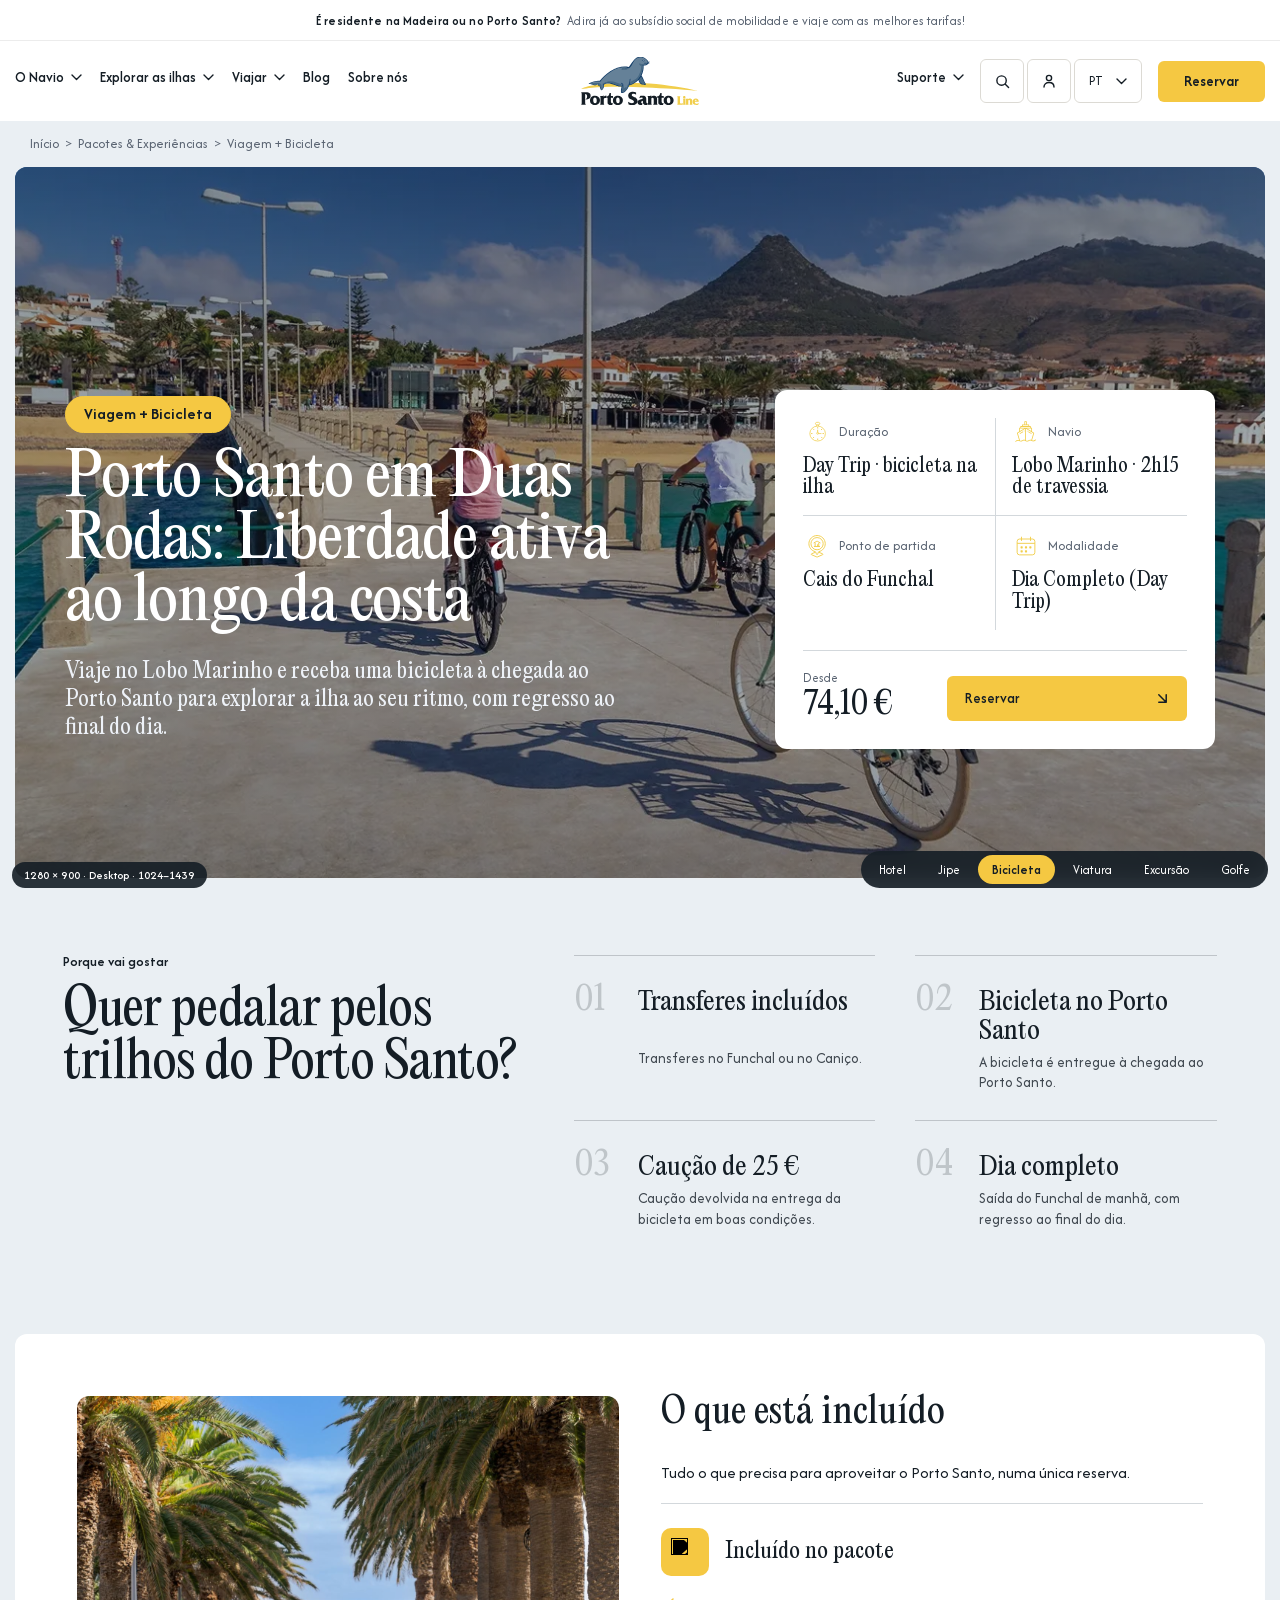
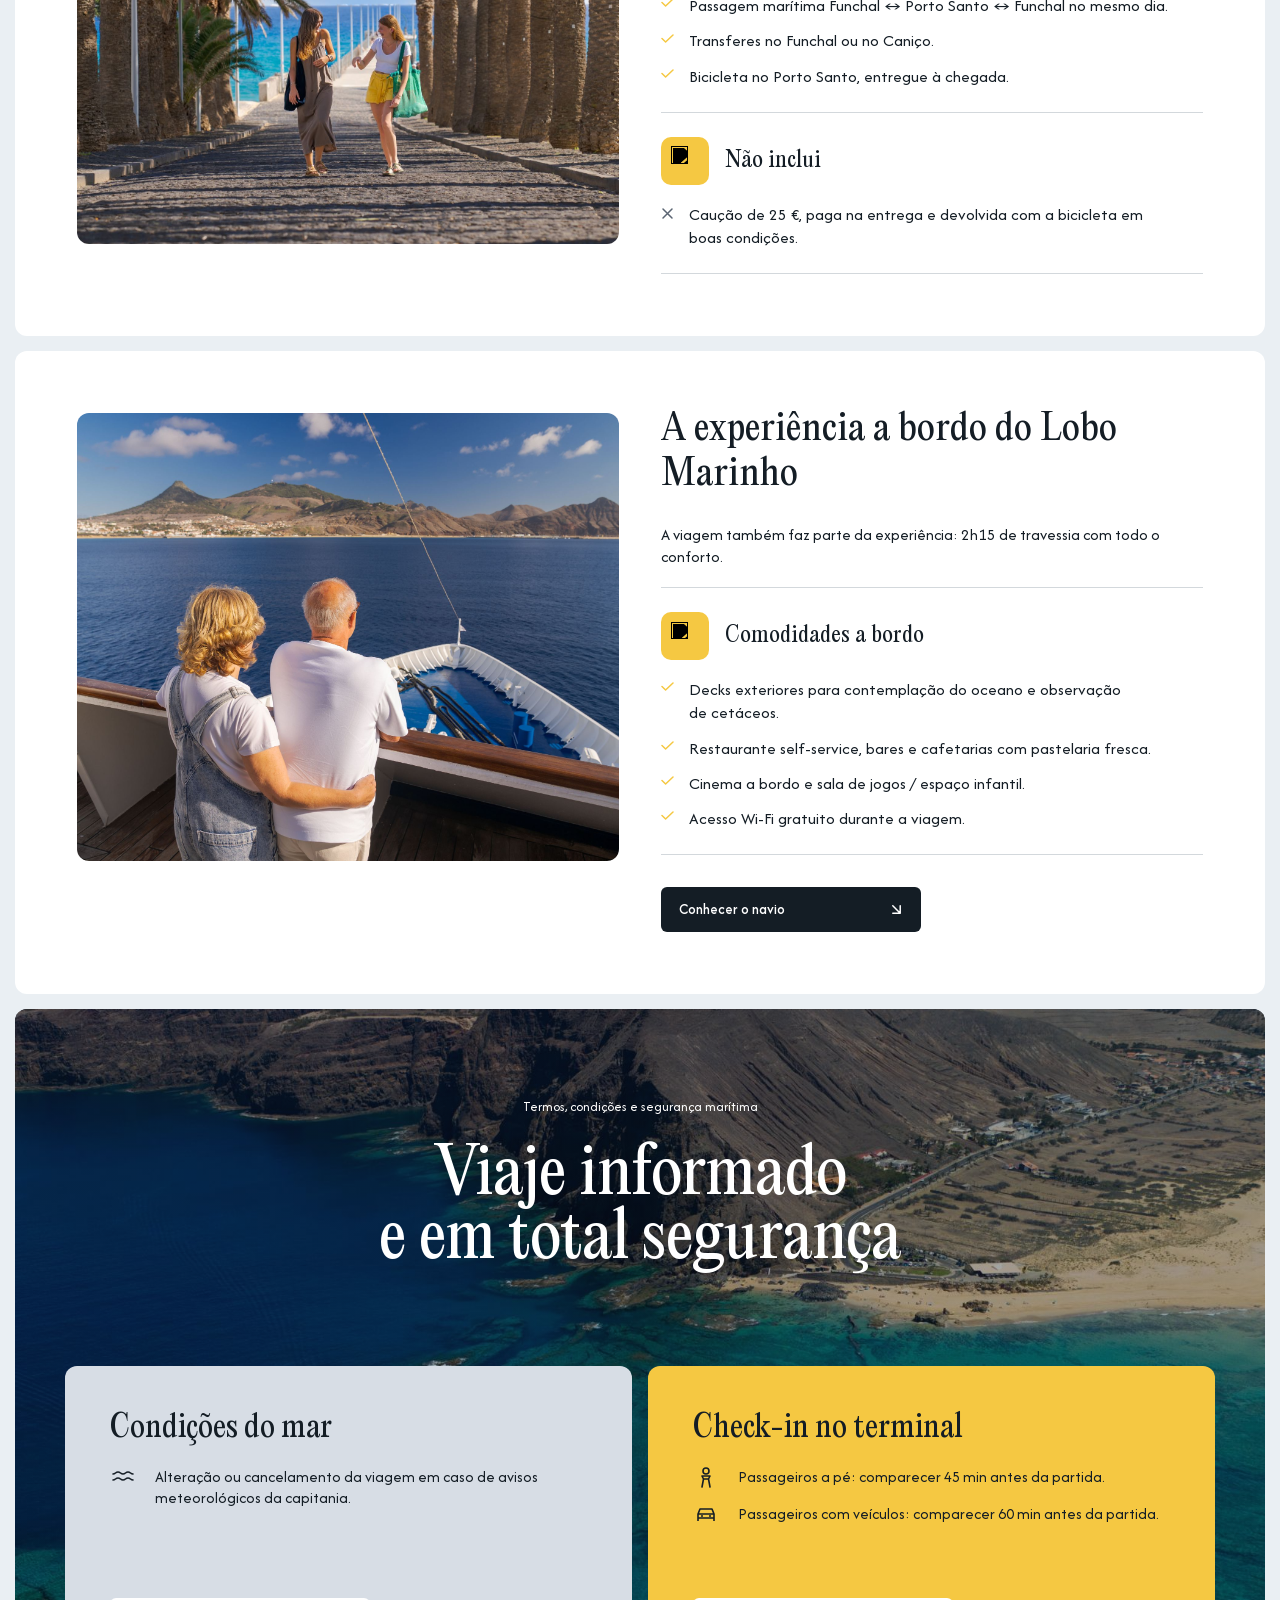
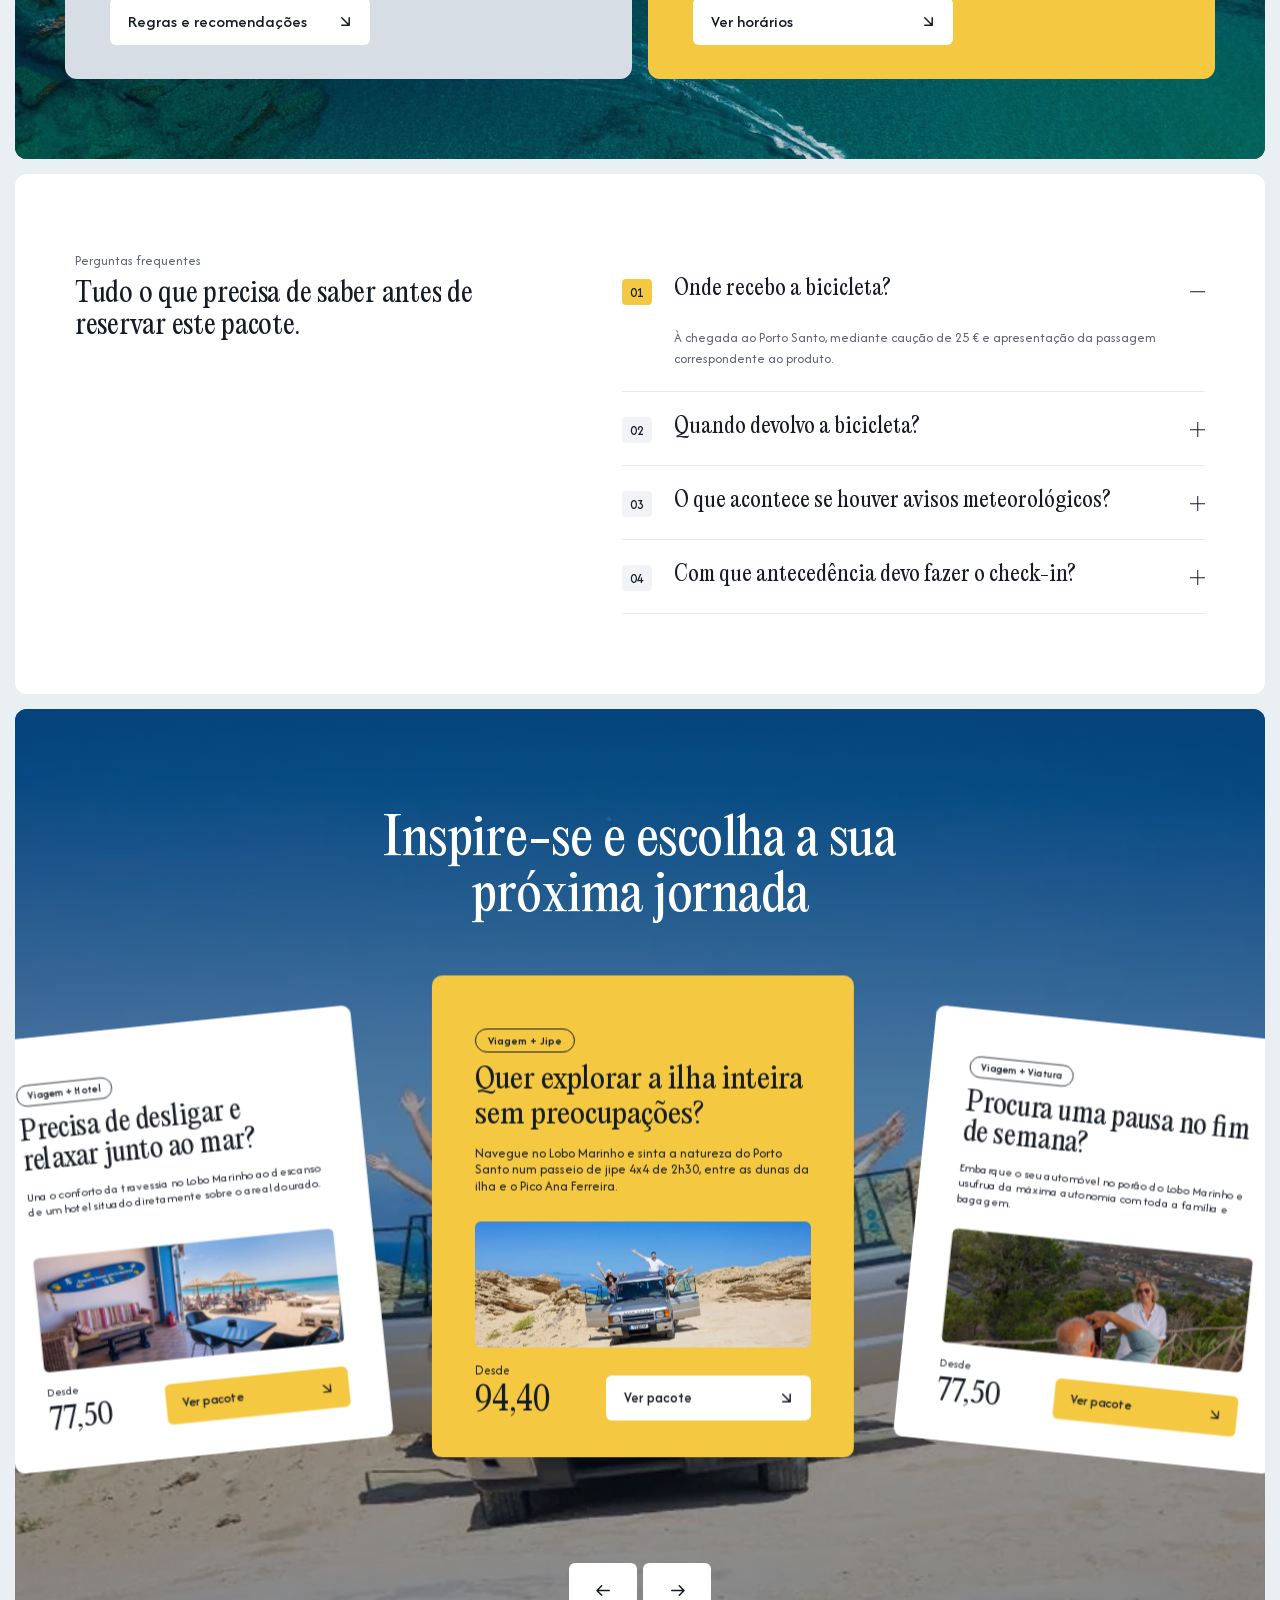
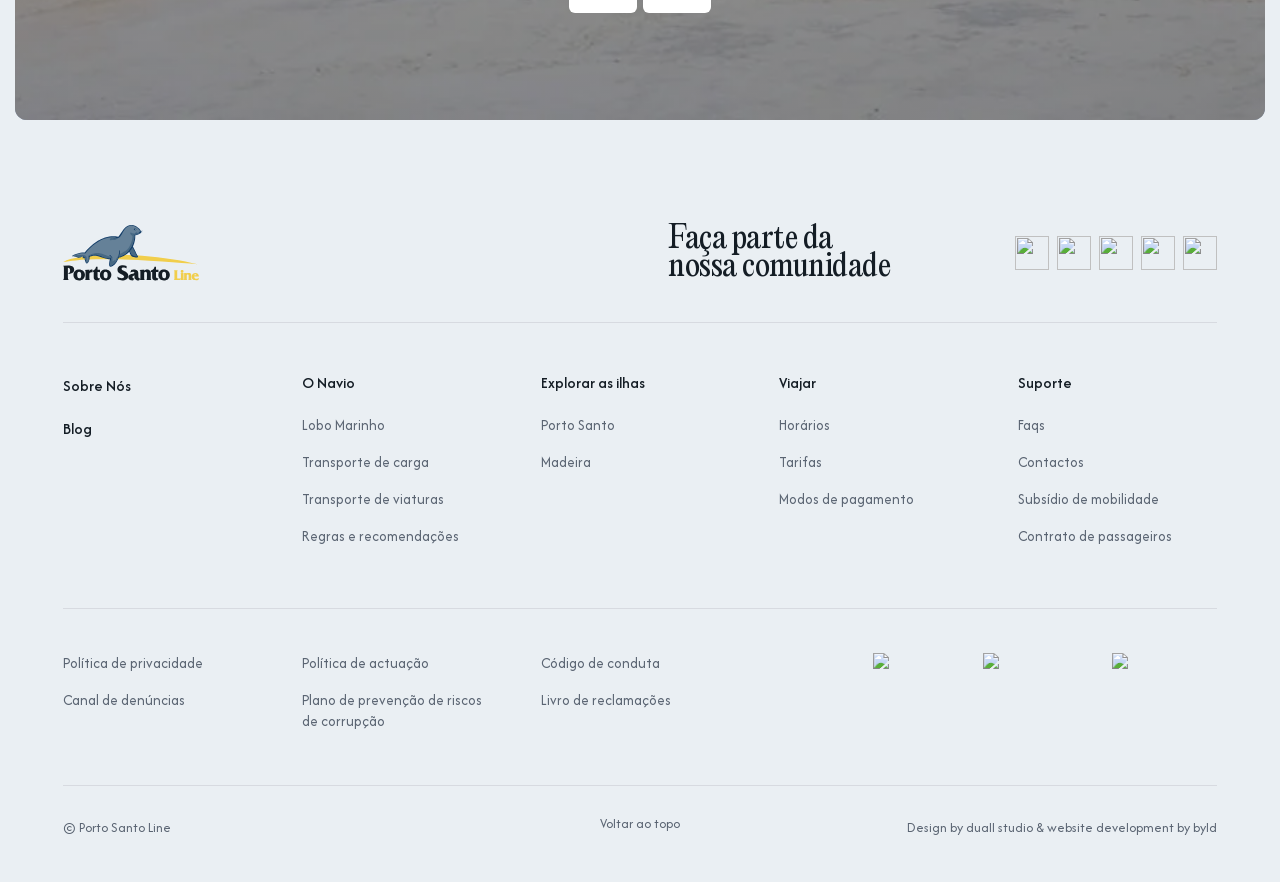
==== commit e9b61faf: "Conteúdo oficial nos pacotes, tabs das experiências e remoção da versão 2 - Bicicleta, Excursão, Gol" ====
--- a/viagem-bicicleta.html
+++ b/viagem-bicicleta.html
@@ -4,7 +4,7 @@
 <meta charset="utf-8">
 <meta name="viewport" content="width=device-width, initial-scale=1">
 <title>Viagem + Bicicleta | Porto Santo Line</title>
-<meta name="description" content="Transporte a sua bicicleta a bordo do navio e explore as ciclovias planas e os caminhos panorâmicos ao seu próprio ritmo.">
+<meta name="description" content="Viaje no Lobo Marinho e receba uma bicicleta à chegada ao Porto Santo para explorar a ilha ao seu ritmo, com regresso ao final do dia.">
 <link rel="icon" href="https://psl.s3.eu-west-1.amazonaws.com/website/favicon_251029f904.ico" type="image/vnd.microsoft.icon">
 <link rel="preload" href="assets/fonts/6b91545418f16b52-s.p.20g0z6qjw1ulq.woff2" as="font" type="font/woff2" crossorigin>
 <link rel="preload" href="assets/fonts/PPEditorialNew_Regular-s.p.103svg8q-rxix.woff2" as="font" type="font/woff2" crossorigin>
@@ -23,8 +23,8 @@
 <div class="HeroPage-module-scss-module__fLgBga__scrim"></div></div>
 <div class="HeroPage-module-scss-module__fLgBga__conteudo"><div class="HeroPage-module-scss-module__fLgBga__linha"><div>
 <div class="pk-hero__topo"><span class="pk-pilula pk-pilula--amarela">Viagem + Bicicleta</span></div>
-<h1 class="HeroPage-module-scss-module__fLgBga__titulo" id="pk-titulo"><span class="HeroPage-module-scss-module__fLgBga__nomeAcessivel">Porto Santo em Duas Rodas: Liberdade ativa ao longo da costa</span><span aria-hidden="true"><span class="HeroPage-module-scss-module__fLgBga__palavra"><span class="HeroPage-module-scss-module__fLgBga__caractere" style="--i:0">P</span><span class="HeroPage-module-scss-module__fLgBga__caractere" style="--i:1">o</span><span class="HeroPage-module-scss-module__fLgBga__caractere" style="--i:2">r</span><span class="HeroPage-module-scss-module__fLgBga__caractere" style="--i:3">t</span><span class="HeroPage-module-scss-module__fLgBga__caractere" style="--i:4">o</span></span> <span class="HeroPage-module-scss-module__fLgBga__palavra"><span class="HeroPage-module-scss-module__fLgBga__caractere" style="--i:5">S</span><span class="HeroPage-module-scss-module__fLgBga__caractere" style="--i:6">a</span><span class="HeroPage-module-scss-module__fLgBga__caractere" style="--i:7">n</span><span class="HeroPage-module-scss-module__fLgBga__caractere" style="--i:8">t</span><span class="HeroPage-module-scss-module__fLgBga__caractere" style="--i:9">o</span></span> <span class="HeroPage-module-scss-module__fLgBga__palavra"><span class="HeroPage-module-scss-module__fLgBga__caractere" style="--i:10">e</span><span class="HeroPage-module-scss-module__fLgBga__caractere" style="--i:11">m</span></span> <span class="HeroPage-module-scss-module__fLgBga__palavra"><span class="HeroPage-module-scss-module__fLgBga__caractere" style="--i:12">D</span><span class="HeroPage-module-scss-module__fLgBga__caractere" style="--i:13">u</span><span class="HeroPage-module-scss-module__fLgBga__caractere" style="--i:14">a</span><span class="HeroPage-module-scss-module__fLgBga__caractere" style="--i:15">s</span></span> <span class="HeroPage-module-scss-module__fLgBga__palavra"><span class="HeroPage-module-scss-module__fLgBga__caractere" style="--i:16">R</span><span class="HeroPage-module-scss-module__fLgBga__caractere" style="--i:17">o</span><span class="HeroPage-module-scss-module__fLgBga__caractere" style="--i:18">d</span><span class="HeroPage-module-scss-module__fLgBga__caractere" style="--i:19">a</span><span class="HeroPage-module-scss-module__fLgBga__caractere" style="--i:20">s</span><span class="HeroPage-module-scss-module__fLgBga__caractere" style="--i:21">:</span></span> <span class="HeroPage-module-scss-module__fLgBga__palavra"><span class="HeroPage-module-scss-module__fLgBga__caractere" style="--i:22">L</span><span class="HeroPage-module-scss-module__fLgBga__caractere" style="--i:23">i</span><span class="HeroPage-module-scss-module__fLgBga__caractere" style="--i:24">b</span><span class="HeroPage-module-scss-module__fLgBga__caractere" style="--i:25">e</span><span class="HeroPage-module-scss-module__fLgBga__caractere" style="--i:26">r</span><span class="HeroPage-module-scss-module__fLgBga__caractere" style="--i:27">d</span><span class="HeroPage-module-scss-module__fLgBga__caractere" style="--i:28">a</span><span class="HeroPage-module-scss-module__fLgBga__caractere" style="--i:29">d</span><span class="HeroPage-module-scss-module__fLgBga__caractere" style="--i:30">e</span></span> <span class="HeroPage-module-scss-module__fLgBga__palavra"><span class="HeroPage-module-scss-module__fLgBga__caractere" style="--i:31">a</span><span class="HeroPage-module-scss-module__fLgBga__caractere" style="--i:32">t</span><span class="HeroPage-module-scss-module__fLgBga__caractere" style="--i:33">i</span><span class="HeroPage-module-scss-module__fLgBga__caractere" style="--i:34">v</span><span class="HeroPage-module-scss-module__fLgBga__caractere" style="--i:35">a</span></span> <span class="HeroPage-module-scss-module__fLgBga__palavra"><span class="HeroPage-module-scss-module__fLgBga__caractere" style="--i:36">a</span><span class="HeroPage-module-scss-module__fLgBga__caractere" style="--i:37">o</span></span> <span class="HeroPage-module-scss-module__fLgBga__palavra"><span class="HeroPage-module-scss-module__fLgBga__caractere" style="--i:38">l</span><span class="HeroPage-module-scss-module__fLgBga__caractere" style="--i:39">o</span><span class="HeroPage-module-scss-module__fLgBga__caractere" style="--i:40">n</span><span class="HeroPage-module-scss-module__fLgBga__caractere" style="--i:41">g</span><span class="HeroPage-module-scss-module__fLgBga__caractere" style="--i:42">o</span></span> <span class="HeroPage-module-scss-module__fLgBga__palavra"><span class="HeroPage-module-scss-module__fLgBga__caractere" style="--i:43">d</span><span class="HeroPage-module-scss-module__fLgBga__caractere" style="--i:44">a</span></span> <span class="HeroPage-module-scss-module__fLgBga__palavra"><span class="HeroPage-module-scss-module__fLgBga__caractere" style="--i:45">c</span><span class="HeroPage-module-scss-module__fLgBga__caractere" style="--i:46">o</span><span class="HeroPage-module-scss-module__fLgBga__caractere" style="--i:47">s</span><span class="HeroPage-module-scss-module__fLgBga__caractere" style="--i:48">t</span><span class="HeroPage-module-scss-module__fLgBga__caractere" style="--i:49">a</span></span></span></h1><p class="HeroPage-module-scss-module__fLgBga__intro">Transporte a sua bicicleta a bordo do navio e explore as ciclovias planas e os caminhos panorâmicos ao seu próprio ritmo.</p></div>
-<div class="pk-hero__lado"><ul class="pk-factos pk-factos--card" aria-label="Destaques rápidos" data-dentro="false"><li class="pk-factos__item" style="--i:0"><span class="pk-factos__rotulo"><img class="pk-factos__icone" alt="" src="assets/img/icons/duracao.svg">Duração</span><p class="pk-factos__valor">Ao seu ritmo: dia ou estadia</p></li><li class="pk-factos__item" style="--i:1"><span class="pk-factos__rotulo"><img class="pk-factos__icone" alt="" src="assets/img/icons/navio.svg">Navio</span><p class="pk-factos__valor">Lobo Marinho · 2h15 de travessia</p></li><li class="pk-factos__item" style="--i:2"><span class="pk-factos__rotulo"><img class="pk-factos__icone" alt="" src="assets/img/icons/ponto-partida.svg">Ponto de partida</span><p class="pk-factos__valor">Cais do Funchal</p></li><li class="pk-factos__item" style="--i:3"><span class="pk-factos__rotulo"><img class="pk-factos__icone" alt="" src="assets/img/icons/modalidade.svg">Modalidade</span><p class="pk-factos__valor">Day Trip ou Estadia Flexível</p></li></ul><div class="pk-hero__acoes"><p class="pk-hero__preco"><span class="pk-hero__desde">Desde</span><span class="pk-hero__valor">77,50 €</span></p><a class="Journey-module-scss-module__y-uAEq__botao pk-hero__cta" href="https://psl-booking-flow-stage-5ddc0a65b691.herokuapp.com/?pacote=viagem-bicicleta"><span class="Journey-module-scss-module__y-uAEq__nomeAcessivel">Reservar</span><span aria-hidden="true" class="Journey-module-scss-module__y-uAEq__enchimento"></span><span aria-hidden="true" class="Journey-module-scss-module__y-uAEq__conteudo"><span class="Journey-module-scss-module__y-uAEq__rolo"><span class="Journey-module-scss-module__y-uAEq__roloA">Reservar</span><span class="Journey-module-scss-module__y-uAEq__roloB">Reservar</span></span><span class="Journey-module-scss-module__y-uAEq__rolo"><span class="Journey-module-scss-module__y-uAEq__roloA"><svg aria-hidden="true" fill="none" viewBox="0 0 14 14" width="13" height="13"><path d="M3 3l8 8M11 3v8H3" stroke="currentColor" stroke-linecap="round" stroke-linejoin="round" stroke-width="1.6"/></svg></span><span class="Journey-module-scss-module__y-uAEq__roloB"><svg aria-hidden="true" fill="none" viewBox="0 0 14 14" width="13" height="13"><path d="M3 3l8 8M11 3v8H3" stroke="currentColor" stroke-linecap="round" stroke-linejoin="round" stroke-width="1.6"/></svg></span></span></span></a></div></div></div></div>
+<h1 class="HeroPage-module-scss-module__fLgBga__titulo" id="pk-titulo"><span class="HeroPage-module-scss-module__fLgBga__nomeAcessivel">Porto Santo em Duas Rodas: Liberdade ativa ao longo da costa</span><span aria-hidden="true"><span class="HeroPage-module-scss-module__fLgBga__palavra"><span class="HeroPage-module-scss-module__fLgBga__caractere" style="--i:0">P</span><span class="HeroPage-module-scss-module__fLgBga__caractere" style="--i:1">o</span><span class="HeroPage-module-scss-module__fLgBga__caractere" style="--i:2">r</span><span class="HeroPage-module-scss-module__fLgBga__caractere" style="--i:3">t</span><span class="HeroPage-module-scss-module__fLgBga__caractere" style="--i:4">o</span></span> <span class="HeroPage-module-scss-module__fLgBga__palavra"><span class="HeroPage-module-scss-module__fLgBga__caractere" style="--i:5">S</span><span class="HeroPage-module-scss-module__fLgBga__caractere" style="--i:6">a</span><span class="HeroPage-module-scss-module__fLgBga__caractere" style="--i:7">n</span><span class="HeroPage-module-scss-module__fLgBga__caractere" style="--i:8">t</span><span class="HeroPage-module-scss-module__fLgBga__caractere" style="--i:9">o</span></span> <span class="HeroPage-module-scss-module__fLgBga__palavra"><span class="HeroPage-module-scss-module__fLgBga__caractere" style="--i:10">e</span><span class="HeroPage-module-scss-module__fLgBga__caractere" style="--i:11">m</span></span> <span class="HeroPage-module-scss-module__fLgBga__palavra"><span class="HeroPage-module-scss-module__fLgBga__caractere" style="--i:12">D</span><span class="HeroPage-module-scss-module__fLgBga__caractere" style="--i:13">u</span><span class="HeroPage-module-scss-module__fLgBga__caractere" style="--i:14">a</span><span class="HeroPage-module-scss-module__fLgBga__caractere" style="--i:15">s</span></span> <span class="HeroPage-module-scss-module__fLgBga__palavra"><span class="HeroPage-module-scss-module__fLgBga__caractere" style="--i:16">R</span><span class="HeroPage-module-scss-module__fLgBga__caractere" style="--i:17">o</span><span class="HeroPage-module-scss-module__fLgBga__caractere" style="--i:18">d</span><span class="HeroPage-module-scss-module__fLgBga__caractere" style="--i:19">a</span><span class="HeroPage-module-scss-module__fLgBga__caractere" style="--i:20">s</span><span class="HeroPage-module-scss-module__fLgBga__caractere" style="--i:21">:</span></span> <span class="HeroPage-module-scss-module__fLgBga__palavra"><span class="HeroPage-module-scss-module__fLgBga__caractere" style="--i:22">L</span><span class="HeroPage-module-scss-module__fLgBga__caractere" style="--i:23">i</span><span class="HeroPage-module-scss-module__fLgBga__caractere" style="--i:24">b</span><span class="HeroPage-module-scss-module__fLgBga__caractere" style="--i:25">e</span><span class="HeroPage-module-scss-module__fLgBga__caractere" style="--i:26">r</span><span class="HeroPage-module-scss-module__fLgBga__caractere" style="--i:27">d</span><span class="HeroPage-module-scss-module__fLgBga__caractere" style="--i:28">a</span><span class="HeroPage-module-scss-module__fLgBga__caractere" style="--i:29">d</span><span class="HeroPage-module-scss-module__fLgBga__caractere" style="--i:30">e</span></span> <span class="HeroPage-module-scss-module__fLgBga__palavra"><span class="HeroPage-module-scss-module__fLgBga__caractere" style="--i:31">a</span><span class="HeroPage-module-scss-module__fLgBga__caractere" style="--i:32">t</span><span class="HeroPage-module-scss-module__fLgBga__caractere" style="--i:33">i</span><span class="HeroPage-module-scss-module__fLgBga__caractere" style="--i:34">v</span><span class="HeroPage-module-scss-module__fLgBga__caractere" style="--i:35">a</span></span> <span class="HeroPage-module-scss-module__fLgBga__palavra"><span class="HeroPage-module-scss-module__fLgBga__caractere" style="--i:36">a</span><span class="HeroPage-module-scss-module__fLgBga__caractere" style="--i:37">o</span></span> <span class="HeroPage-module-scss-module__fLgBga__palavra"><span class="HeroPage-module-scss-module__fLgBga__caractere" style="--i:38">l</span><span class="HeroPage-module-scss-module__fLgBga__caractere" style="--i:39">o</span><span class="HeroPage-module-scss-module__fLgBga__caractere" style="--i:40">n</span><span class="HeroPage-module-scss-module__fLgBga__caractere" style="--i:41">g</span><span class="HeroPage-module-scss-module__fLgBga__caractere" style="--i:42">o</span></span> <span class="HeroPage-module-scss-module__fLgBga__palavra"><span class="HeroPage-module-scss-module__fLgBga__caractere" style="--i:43">d</span><span class="HeroPage-module-scss-module__fLgBga__caractere" style="--i:44">a</span></span> <span class="HeroPage-module-scss-module__fLgBga__palavra"><span class="HeroPage-module-scss-module__fLgBga__caractere" style="--i:45">c</span><span class="HeroPage-module-scss-module__fLgBga__caractere" style="--i:46">o</span><span class="HeroPage-module-scss-module__fLgBga__caractere" style="--i:47">s</span><span class="HeroPage-module-scss-module__fLgBga__caractere" style="--i:48">t</span><span class="HeroPage-module-scss-module__fLgBga__caractere" style="--i:49">a</span></span></span></h1><p class="HeroPage-module-scss-module__fLgBga__intro">Viaje no Lobo Marinho e receba uma bicicleta à chegada ao Porto Santo para explorar a ilha ao seu ritmo, com regresso ao final do dia.</p></div>
+<div class="pk-hero__lado"><ul class="pk-factos pk-factos--card" aria-label="Destaques rápidos" data-dentro="false"><li class="pk-factos__item" style="--i:0"><span class="pk-factos__rotulo"><img class="pk-factos__icone" alt="" src="assets/img/icons/duracao.svg">Duração</span><p class="pk-factos__valor">Day Trip · bicicleta na ilha</p></li><li class="pk-factos__item" style="--i:1"><span class="pk-factos__rotulo"><img class="pk-factos__icone" alt="" src="assets/img/icons/navio.svg">Navio</span><p class="pk-factos__valor">Lobo Marinho · 2h15 de travessia</p></li><li class="pk-factos__item" style="--i:2"><span class="pk-factos__rotulo"><img class="pk-factos__icone" alt="" src="assets/img/icons/ponto-partida.svg">Ponto de partida</span><p class="pk-factos__valor">Cais do Funchal</p></li><li class="pk-factos__item" style="--i:3"><span class="pk-factos__rotulo"><img class="pk-factos__icone" alt="" src="assets/img/icons/modalidade.svg">Modalidade</span><p class="pk-factos__valor">Dia Completo (Day Trip)</p></li></ul><div class="pk-hero__acoes"><p class="pk-hero__preco"><span class="pk-hero__desde">Desde</span><span class="pk-hero__valor">74,10 €</span></p><a class="Journey-module-scss-module__y-uAEq__botao pk-hero__cta" href="https://psl-booking-flow-stage-5ddc0a65b691.herokuapp.com/?pacote=viagem-bicicleta"><span class="Journey-module-scss-module__y-uAEq__nomeAcessivel">Reservar</span><span aria-hidden="true" class="Journey-module-scss-module__y-uAEq__enchimento"></span><span aria-hidden="true" class="Journey-module-scss-module__y-uAEq__conteudo"><span class="Journey-module-scss-module__y-uAEq__rolo"><span class="Journey-module-scss-module__y-uAEq__roloA">Reservar</span><span class="Journey-module-scss-module__y-uAEq__roloB">Reservar</span></span><span class="Journey-module-scss-module__y-uAEq__rolo"><span class="Journey-module-scss-module__y-uAEq__roloA"><svg aria-hidden="true" fill="none" viewBox="0 0 14 14" width="13" height="13"><path d="M3 3l8 8M11 3v8H3" stroke="currentColor" stroke-linecap="round" stroke-linejoin="round" stroke-width="1.6"/></svg></span><span class="Journey-module-scss-module__y-uAEq__roloB"><svg aria-hidden="true" fill="none" viewBox="0 0 14 14" width="13" height="13"><path d="M3 3l8 8M11 3v8H3" stroke="currentColor" stroke-linecap="round" stroke-linejoin="round" stroke-width="1.6"/></svg></span></span></span></a></div></div></div></div>
 <div class="HeroPage-module-scss-module__fLgBga__ancora"><div class="HeroPage-module-scss-module__fLgBga__linha"><span class="HeroPage-module-scss-module__fLgBga__pergunta">Podemos ajudar?</span><svg aria-hidden="true" class="HeroPage-module-scss-module__fLgBga__balao" fill="none" viewBox="0 0 54 36"><path d="M42 0C48.6274 0 54 5.37258 54 12V24C54 30.6274 48.6274 36 42 36H0V12C0 5.37258 5.37258 0 12 0H42Z" fill="currentColor"/><circle class="HeroPage-module-scss-module__fLgBga__ponto" cx="17.5" cy="18.5" data-ordem="0" r="3.5"/><circle class="HeroPage-module-scss-module__fLgBga__ponto" cx="27.5" cy="18.5" data-ordem="1" r="3.5"/><circle class="HeroPage-module-scss-module__fLgBga__ponto" cx="37.5" cy="18.5" data-ordem="2" r="3.5"/></svg><a class="HeroPage-module-scss-module__fLgBga__botao" href="https://wa.me/351962025500?text=Olá, gostaria de informações sobre o pacote Viagem + Bicicleta." rel="noopener noreferrer" target="_blank"><span class="HeroPage-module-scss-module__fLgBga__nome">Falar connosco no WhatsApp</span><svg aria-hidden="true" class="HeroPage-module-scss-module__fLgBga__glifo" fill="currentColor" viewBox="0 0 24 24"><path d="M12 2a10 10 0 00-8.6 15L2 22l5.2-1.4A10 10 0 1012 2zm0 2a8 8 0 016.9 12l-.3.5.6 2.2-2.3-.6-.5.3A8 8 0 1112 4zm-3.4 4c-.2 0-.5 0-.7.4-.3.3-1 1-1 2.4s1 2.8 1.2 3c.2.2 2 3.1 4.9 4.3 2.4 1 2.9.8 3.4.8.5-.1 1.7-.7 1.9-1.4.2-.7.2-1.2.2-1.4-.1-.1-.3-.2-.6-.3l-2-1c-.3-.1-.5-.2-.7.1l-.7 1c-.2.2-.3.2-.6.1-.3-.2-1.3-.5-2.5-1.6-.9-.8-1.5-1.8-1.7-2.1-.2-.3 0-.5.1-.6l.5-.6.3-.5v-.5l-.9-2.1c-.2-.5-.4-.5-.6-.5h-.5z"/></svg></a></div></div>
 </section>
 <div class="pk-layout pk-layout--sem-reserva">
@@ -33,11 +33,11 @@
 <div class="pk-empilhado__grupo" data-empilhar>
 <section aria-labelledby="section-1-titulo" class="pk2-dest" data-dentro="false" id="section-1">
 <div class="pk2-dest__cabeca"><p class="pk2-dest__ante">Porque vai gostar</p><h2 class="pk2-dest__h2" id="section-1-titulo">Quer pedalar pelos trilhos do Porto Santo?</h2></div>
-<ol class="pk2-dest__lista"><li class="pk2-dest__item" style="--i:0"><span class="pk2-dest__num">01</span><h3 class="pk2-dest__titulo">Vaga reservada</h3><p class="pk2-dest__texto">Vaga reservada para bicicleta no porão do ferry.</p></li><li class="pk2-dest__item" style="--i:1"><span class="pk2-dest__num">02</span><h3 class="pk2-dest__titulo">9 km de ciclovia</h3><p class="pk2-dest__texto">9 km de ciclovia plana contínua junto ao mar.</p></li><li class="pk2-dest__item" style="--i:2"><span class="pk2-dest__num">03</span><h3 class="pk2-dest__titulo">Liberdade total</h3><p class="pk2-dest__texto">Liberdade total: sem horários de transfers.</p></li><li class="pk2-dest__item" style="--i:3"><span class="pk2-dest__num">04</span><h3 class="pk2-dest__titulo">Estrada ou BTT</h3><p class="pk2-dest__texto">Opções de estrada ou percursos de montanha para BTT.</p></li></ol>
+<ol class="pk2-dest__lista"><li class="pk2-dest__item" style="--i:0"><span class="pk2-dest__num">01</span><h3 class="pk2-dest__titulo">Transferes incluídos</h3><p class="pk2-dest__texto">Transferes no Funchal ou no Caniço.</p></li><li class="pk2-dest__item" style="--i:1"><span class="pk2-dest__num">02</span><h3 class="pk2-dest__titulo">Bicicleta no Porto Santo</h3><p class="pk2-dest__texto">A bicicleta é entregue à chegada ao Porto Santo.</p></li><li class="pk2-dest__item" style="--i:2"><span class="pk2-dest__num">03</span><h3 class="pk2-dest__titulo">Caução de 25 €</h3><p class="pk2-dest__texto">Caução devolvida na entrega da bicicleta em boas condições.</p></li><li class="pk2-dest__item" style="--i:3"><span class="pk2-dest__num">04</span><h3 class="pk2-dest__titulo">Dia completo</h3><p class="pk2-dest__texto">Saída do Funchal de manhã, com regresso ao final do dia.</p></li></ol>
 </section>
 <section aria-labelledby="section-2-titulo" class="MediaChecklist-module-scss-module__AJx_Va__seccao" data-dentro="false" id="section-2">
 <div class="MediaChecklist-module-scss-module__AJx_Va__grelha"><div class="MediaChecklist-module-scss-module__AJx_Va__moldura"><img alt="Avenida de palmeiras no Porto Santo com o mar ao fundo" class="MediaChecklist-module-scss-module__AJx_Va__fotografia" loading="lazy" src="assets/img/bicicleta-media.jpg" style="position:absolute;height:100%;width:100%;left:0;top:0;right:0;bottom:0;color:transparent;object-fit:cover"></div>
-<div class="MediaChecklist-module-scss-module__AJx_Va__coluna"><h2 class="MediaChecklist-module-scss-module__AJx_Va__titulo" id="section-2-titulo"><span class="MediaChecklist-module-scss-module__AJx_Va__nomeAcessivel">O que está incluído</span><span aria-hidden="true"><span class="MediaChecklist-module-scss-module__AJx_Va__palavra"><span class="MediaChecklist-module-scss-module__AJx_Va__caractere" style="--i:0">O</span></span> <span class="MediaChecklist-module-scss-module__AJx_Va__palavra"><span class="MediaChecklist-module-scss-module__AJx_Va__caractere" style="--i:1">q</span><span class="MediaChecklist-module-scss-module__AJx_Va__caractere" style="--i:2">u</span><span class="MediaChecklist-module-scss-module__AJx_Va__caractere" style="--i:3">e</span></span> <span class="MediaChecklist-module-scss-module__AJx_Va__palavra"><span class="MediaChecklist-module-scss-module__AJx_Va__caractere" style="--i:4">e</span><span class="MediaChecklist-module-scss-module__AJx_Va__caractere" style="--i:5">s</span><span class="MediaChecklist-module-scss-module__AJx_Va__caractere" style="--i:6">t</span><span class="MediaChecklist-module-scss-module__AJx_Va__caractere" style="--i:7">á</span></span> <span class="MediaChecklist-module-scss-module__AJx_Va__palavra"><span class="MediaChecklist-module-scss-module__AJx_Va__caractere" style="--i:8">i</span><span class="MediaChecklist-module-scss-module__AJx_Va__caractere" style="--i:9">n</span><span class="MediaChecklist-module-scss-module__AJx_Va__caractere" style="--i:10">c</span><span class="MediaChecklist-module-scss-module__AJx_Va__caractere" style="--i:11">l</span><span class="MediaChecklist-module-scss-module__AJx_Va__caractere" style="--i:12">u</span><span class="MediaChecklist-module-scss-module__AJx_Va__caractere" style="--i:13">í</span><span class="MediaChecklist-module-scss-module__AJx_Va__caractere" style="--i:14">d</span><span class="MediaChecklist-module-scss-module__AJx_Va__caractere" style="--i:15">o</span></span></span></h2><p class="MediaChecklist-module-scss-module__AJx_Va__intro">Tudo o que precisa para aproveitar o Porto Santo, numa única reserva.</p><ul class="MediaChecklist-module-scss-module__AJx_Va__grupos"><li class="MediaChecklist-module-scss-module__AJx_Va__grupo" style="--i:0"><div class="MediaChecklist-module-scss-module__AJx_Va__grupoCabeca"><span class="MediaChecklist-module-scss-module__AJx_Va__pastilha"><img alt="" loading="lazy" src="https://psl.s3.eu-west-1.amazonaws.com/website/icon_tickers_f1204dcdf4.svg" style="position:absolute;height:100%;width:100%;left:0;top:0;right:0;bottom:0;color:transparent"></span><h3 class="MediaChecklist-module-scss-module__AJx_Va__grupoTitulo" id="section-2-g0">Incluído no pacote</h3></div><ul aria-labelledby="section-2-g0" class="MediaChecklist-module-scss-module__AJx_Va__itens"><li class="MediaChecklist-module-scss-module__AJx_Va__item"><svg aria-hidden="true" class="MediaChecklist-module-scss-module__AJx_Va__visto" focusable="false" viewBox="0 0 13 9"><path d="M1 4.5 4.6 8 12 1" fill="none" stroke="currentColor" stroke-linecap="round" stroke-linejoin="round" stroke-width="1.5"/></svg><span class="MediaChecklist-module-scss-module__AJx_Va__itemTexto">Bilhete de passageiro Funchal ↔ Porto Santo ida e volta.</span></li><li class="MediaChecklist-module-scss-module__AJx_Va__item"><svg aria-hidden="true" class="MediaChecklist-module-scss-module__AJx_Va__visto" focusable="false" viewBox="0 0 13 9"><path d="M1 4.5 4.6 8 12 1" fill="none" stroke="currentColor" stroke-linecap="round" stroke-linejoin="round" stroke-width="1.5"/></svg><span class="MediaChecklist-module-scss-module__AJx_Va__itemTexto">Taxa de transporte de 1 bicicleta (convencional ou e-bike) no porão de carga.</span></li><li class="MediaChecklist-module-scss-module__AJx_Va__item"><svg aria-hidden="true" class="MediaChecklist-module-scss-module__AJx_Va__visto" focusable="false" viewBox="0 0 13 9"><path d="M1 4.5 4.6 8 12 1" fill="none" stroke="currentColor" stroke-linecap="round" stroke-linejoin="round" stroke-width="1.5"/></svg><span class="MediaChecklist-module-scss-module__AJx_Va__itemTexto">Roteiro ciclável digital descarregável (GPX e mapa com altimetria).</span></li></ul></li><li class="MediaChecklist-module-scss-module__AJx_Va__grupo" style="--i:1"><div class="MediaChecklist-module-scss-module__AJx_Va__grupoCabeca"><span class="MediaChecklist-module-scss-module__AJx_Va__pastilha"><img alt="" loading="lazy" src="https://psl.s3.eu-west-1.amazonaws.com/website/icon_danger_f35a3fb3cc.svg" style="position:absolute;height:100%;width:100%;left:0;top:0;right:0;bottom:0;color:transparent"></span><h3 class="MediaChecklist-module-scss-module__AJx_Va__grupoTitulo" id="section-2-g1">Não inclui</h3></div><ul aria-labelledby="section-2-g1" class="MediaChecklist-module-scss-module__AJx_Va__itens"><li class="MediaChecklist-module-scss-module__AJx_Va__item"><svg aria-hidden="true" class="MediaChecklist-module-scss-module__AJx_Va__visto pk-visto--nao" focusable="false" viewBox="0 0 13 13"><path d="M2 2l9 9M11 2l-9 9" fill="none" stroke="currentColor" stroke-linecap="round" stroke-width="1.5"/></svg><span class="MediaChecklist-module-scss-module__AJx_Va__itemTexto">Aluguer de equipamento ou capacete (cada passageiro deve trazer a sua própria bicicleta e equipamento).</span></li></ul></li></ul></div></div></section>
+<div class="MediaChecklist-module-scss-module__AJx_Va__coluna"><h2 class="MediaChecklist-module-scss-module__AJx_Va__titulo" id="section-2-titulo"><span class="MediaChecklist-module-scss-module__AJx_Va__nomeAcessivel">O que está incluído</span><span aria-hidden="true"><span class="MediaChecklist-module-scss-module__AJx_Va__palavra"><span class="MediaChecklist-module-scss-module__AJx_Va__caractere" style="--i:0">O</span></span> <span class="MediaChecklist-module-scss-module__AJx_Va__palavra"><span class="MediaChecklist-module-scss-module__AJx_Va__caractere" style="--i:1">q</span><span class="MediaChecklist-module-scss-module__AJx_Va__caractere" style="--i:2">u</span><span class="MediaChecklist-module-scss-module__AJx_Va__caractere" style="--i:3">e</span></span> <span class="MediaChecklist-module-scss-module__AJx_Va__palavra"><span class="MediaChecklist-module-scss-module__AJx_Va__caractere" style="--i:4">e</span><span class="MediaChecklist-module-scss-module__AJx_Va__caractere" style="--i:5">s</span><span class="MediaChecklist-module-scss-module__AJx_Va__caractere" style="--i:6">t</span><span class="MediaChecklist-module-scss-module__AJx_Va__caractere" style="--i:7">á</span></span> <span class="MediaChecklist-module-scss-module__AJx_Va__palavra"><span class="MediaChecklist-module-scss-module__AJx_Va__caractere" style="--i:8">i</span><span class="MediaChecklist-module-scss-module__AJx_Va__caractere" style="--i:9">n</span><span class="MediaChecklist-module-scss-module__AJx_Va__caractere" style="--i:10">c</span><span class="MediaChecklist-module-scss-module__AJx_Va__caractere" style="--i:11">l</span><span class="MediaChecklist-module-scss-module__AJx_Va__caractere" style="--i:12">u</span><span class="MediaChecklist-module-scss-module__AJx_Va__caractere" style="--i:13">í</span><span class="MediaChecklist-module-scss-module__AJx_Va__caractere" style="--i:14">d</span><span class="MediaChecklist-module-scss-module__AJx_Va__caractere" style="--i:15">o</span></span></span></h2><p class="MediaChecklist-module-scss-module__AJx_Va__intro">Tudo o que precisa para aproveitar o Porto Santo, numa única reserva.</p><ul class="MediaChecklist-module-scss-module__AJx_Va__grupos"><li class="MediaChecklist-module-scss-module__AJx_Va__grupo" style="--i:0"><div class="MediaChecklist-module-scss-module__AJx_Va__grupoCabeca"><span class="MediaChecklist-module-scss-module__AJx_Va__pastilha"><img alt="" loading="lazy" src="https://psl.s3.eu-west-1.amazonaws.com/website/icon_tickers_f1204dcdf4.svg" style="position:absolute;height:100%;width:100%;left:0;top:0;right:0;bottom:0;color:transparent"></span><h3 class="MediaChecklist-module-scss-module__AJx_Va__grupoTitulo" id="section-2-g0">Incluído no pacote</h3></div><ul aria-labelledby="section-2-g0" class="MediaChecklist-module-scss-module__AJx_Va__itens"><li class="MediaChecklist-module-scss-module__AJx_Va__item"><svg aria-hidden="true" class="MediaChecklist-module-scss-module__AJx_Va__visto" focusable="false" viewBox="0 0 13 9"><path d="M1 4.5 4.6 8 12 1" fill="none" stroke="currentColor" stroke-linecap="round" stroke-linejoin="round" stroke-width="1.5"/></svg><span class="MediaChecklist-module-scss-module__AJx_Va__itemTexto">Passagem marítima Funchal ↔ Porto Santo ↔ Funchal no mesmo dia.</span></li><li class="MediaChecklist-module-scss-module__AJx_Va__item"><svg aria-hidden="true" class="MediaChecklist-module-scss-module__AJx_Va__visto" focusable="false" viewBox="0 0 13 9"><path d="M1 4.5 4.6 8 12 1" fill="none" stroke="currentColor" stroke-linecap="round" stroke-linejoin="round" stroke-width="1.5"/></svg><span class="MediaChecklist-module-scss-module__AJx_Va__itemTexto">Transferes no Funchal ou no Caniço.</span></li><li class="MediaChecklist-module-scss-module__AJx_Va__item"><svg aria-hidden="true" class="MediaChecklist-module-scss-module__AJx_Va__visto" focusable="false" viewBox="0 0 13 9"><path d="M1 4.5 4.6 8 12 1" fill="none" stroke="currentColor" stroke-linecap="round" stroke-linejoin="round" stroke-width="1.5"/></svg><span class="MediaChecklist-module-scss-module__AJx_Va__itemTexto">Bicicleta no Porto Santo, entregue à chegada.</span></li></ul></li><li class="MediaChecklist-module-scss-module__AJx_Va__grupo" style="--i:1"><div class="MediaChecklist-module-scss-module__AJx_Va__grupoCabeca"><span class="MediaChecklist-module-scss-module__AJx_Va__pastilha"><img alt="" loading="lazy" src="https://psl.s3.eu-west-1.amazonaws.com/website/icon_danger_f35a3fb3cc.svg" style="position:absolute;height:100%;width:100%;left:0;top:0;right:0;bottom:0;color:transparent"></span><h3 class="MediaChecklist-module-scss-module__AJx_Va__grupoTitulo" id="section-2-g1">Não inclui</h3></div><ul aria-labelledby="section-2-g1" class="MediaChecklist-module-scss-module__AJx_Va__itens"><li class="MediaChecklist-module-scss-module__AJx_Va__item"><svg aria-hidden="true" class="MediaChecklist-module-scss-module__AJx_Va__visto pk-visto--nao" focusable="false" viewBox="0 0 13 13"><path d="M2 2l9 9M11 2l-9 9" fill="none" stroke="currentColor" stroke-linecap="round" stroke-width="1.5"/></svg><span class="MediaChecklist-module-scss-module__AJx_Va__itemTexto">Caução de 25 €, paga na entrega e devolvida com a bicicleta em boas condições.</span></li></ul></li></ul></div></div></section>
 </div>
 <section aria-labelledby="section-3-titulo" class="MediaChecklist-module-scss-module__AJx_Va__seccao pk-media--invertida" data-dentro="false" id="section-3">
 <div class="MediaChecklist-module-scss-module__AJx_Va__grelha"><div class="MediaChecklist-module-scss-module__AJx_Va__moldura"><img alt="Casal no convés do Lobo Marinho a olhar para o Porto Santo" class="MediaChecklist-module-scss-module__AJx_Va__fotografia" loading="lazy" src="assets/img/bordo-media.jpg" style="position:absolute;height:100%;width:100%;left:0;top:0;right:0;bottom:0;color:transparent;object-fit:cover"></div>
@@ -51,7 +51,7 @@
 <ul class="Locations-module-scss-module__DsK2fW__cartoes"><li class="Locations-module-scss-module__DsK2fW__cartao" data-estilo="solidPaleBlue"><div class="Locations-module-scss-module__DsK2fW__corpo"><div class="Locations-module-scss-module__DsK2fW__texto"><h3 class="Locations-module-scss-module__DsK2fW__nome">Condições do mar</h3><div class="Locations-module-scss-module__DsK2fW__detalhes"><div class="Locations-module-scss-module__DsK2fW__linha"><span class="Locations-module-scss-module__DsK2fW__icone"><svg aria-hidden="true" data-glifo="alto" fill="none" viewBox="0 0 24 24"><path d="M2 9c2.5 0 2.5-2 5-2s2.5 2 5 2 2.5-2 5-2 2.5 2 5 2M2 15c2.5 0 2.5-2 5-2s2.5 2 5 2 2.5-2 5-2 2.5 2 5 2" stroke="currentColor" stroke-width="1.6" stroke-linecap="round"/></svg></span><span class="Locations-module-scss-module__DsK2fW__oculto">Política:</span><p class="Locations-module-scss-module__DsK2fW__valor">Alteração ou cancelamento da viagem em caso de avisos meteorológicos da capitania.</p></div></div></div><a class="Journey-module-scss-module__y-uAEq__botao pk-termos-cta" href="https://psl-website-web-stage-9bd0ef76c6ce.herokuapp.com/regras-e-recomendacoes"><span class="Journey-module-scss-module__y-uAEq__nomeAcessivel">Regras e recomendações</span><span aria-hidden="true" class="Journey-module-scss-module__y-uAEq__enchimento"></span><span aria-hidden="true" class="Journey-module-scss-module__y-uAEq__conteudo"><span class="Journey-module-scss-module__y-uAEq__rolo"><span class="Journey-module-scss-module__y-uAEq__roloA">Regras e recomendações</span><span class="Journey-module-scss-module__y-uAEq__roloB">Regras e recomendações</span></span><span class="Journey-module-scss-module__y-uAEq__rolo"><span class="Journey-module-scss-module__y-uAEq__roloA"><svg aria-hidden="true" fill="none" viewBox="0 0 14 14" width="13" height="13"><path d="M3 3l8 8M11 3v8H3" stroke="currentColor" stroke-linecap="round" stroke-linejoin="round" stroke-width="1.6"/></svg></span><span class="Journey-module-scss-module__y-uAEq__roloB"><svg aria-hidden="true" fill="none" viewBox="0 0 14 14" width="13" height="13"><path d="M3 3l8 8M11 3v8H3" stroke="currentColor" stroke-linecap="round" stroke-linejoin="round" stroke-width="1.6"/></svg></span></span></span></a></div></li><li class="Locations-module-scss-module__DsK2fW__cartao" data-estilo="solidYellow"><div class="Locations-module-scss-module__DsK2fW__corpo"><div class="Locations-module-scss-module__DsK2fW__texto"><h3 class="Locations-module-scss-module__DsK2fW__nome">Check-in no terminal</h3><div class="Locations-module-scss-module__DsK2fW__detalhes"><div class="Locations-module-scss-module__DsK2fW__linha"><span class="Locations-module-scss-module__DsK2fW__icone"><svg aria-hidden="true" data-glifo="alto" fill="none" viewBox="0 0 24 24"><circle cx="12" cy="6" r="3" stroke="currentColor" stroke-width="1.6"/><path d="M8 22l1.5-8L8 11h8l-1.5 3L16 22M10 14h4" stroke="currentColor" stroke-width="1.6" stroke-linecap="round" stroke-linejoin="round"/></svg></span><span class="Locations-module-scss-module__DsK2fW__oculto">Passageiros a pé:</span><p class="Locations-module-scss-module__DsK2fW__valor">Passageiros a pé: comparecer 45 min antes da partida.</p></div><div class="Locations-module-scss-module__DsK2fW__linha"><span class="Locations-module-scss-module__DsK2fW__icone"><svg aria-hidden="true" data-glifo="alto" fill="none" viewBox="0 0 24 24"><path d="M4 16v-4l2-5h12l2 5v4H4zM4 16v3M20 16v3M4 12h16" stroke="currentColor" stroke-width="1.6" stroke-linejoin="round"/><circle cx="8" cy="14" r="1" fill="currentColor"/><circle cx="16" cy="14" r="1" fill="currentColor"/></svg></span><span class="Locations-module-scss-module__DsK2fW__oculto">Veículos:</span><p class="Locations-module-scss-module__DsK2fW__valor">Passageiros com veículos: comparecer 60 min antes da partida.</p></div></div></div><a class="Journey-module-scss-module__y-uAEq__botao pk-termos-cta" href="https://psl-website-web-stage-9bd0ef76c6ce.herokuapp.com/horarios"><span class="Journey-module-scss-module__y-uAEq__nomeAcessivel">Ver horários</span><span aria-hidden="true" class="Journey-module-scss-module__y-uAEq__enchimento"></span><span aria-hidden="true" class="Journey-module-scss-module__y-uAEq__conteudo"><span class="Journey-module-scss-module__y-uAEq__rolo"><span class="Journey-module-scss-module__y-uAEq__roloA">Ver horários</span><span class="Journey-module-scss-module__y-uAEq__roloB">Ver horários</span></span><span class="Journey-module-scss-module__y-uAEq__rolo"><span class="Journey-module-scss-module__y-uAEq__roloA"><svg aria-hidden="true" fill="none" viewBox="0 0 14 14" width="13" height="13"><path d="M3 3l8 8M11 3v8H3" stroke="currentColor" stroke-linecap="round" stroke-linejoin="round" stroke-width="1.6"/></svg></span><span class="Journey-module-scss-module__y-uAEq__roloB"><svg aria-hidden="true" fill="none" viewBox="0 0 14 14" width="13" height="13"><path d="M3 3l8 8M11 3v8H3" stroke="currentColor" stroke-linecap="round" stroke-linejoin="round" stroke-width="1.6"/></svg></span></span></span></a></div></li></ul></section>
 <section aria-labelledby="section-5-titulo" class="Faq-module-scss-module__C6z17W__seccao" id="section-5">
 <div class="Faq-module-scss-module__C6z17W__cabecalho" data-dentro="false"><p class="Faq-module-scss-module__C6z17W__antetitulo">Perguntas frequentes</p><h2 class="Faq-module-scss-module__C6z17W__titulo" id="section-5-titulo"><span class="Faq-module-scss-module__C6z17W__nomeAcessivel">Tudo o que precisa de saber antes de reservar este pacote.</span><span aria-hidden="true"><span class="Faq-module-scss-module__C6z17W__palavra"><span class="Faq-module-scss-module__C6z17W__caractereTitulo" style="--i:0">T</span><span class="Faq-module-scss-module__C6z17W__caractereTitulo" style="--i:1">u</span><span class="Faq-module-scss-module__C6z17W__caractereTitulo" style="--i:2">d</span><span class="Faq-module-scss-module__C6z17W__caractereTitulo" style="--i:3">o</span></span> <span class="Faq-module-scss-module__C6z17W__palavra"><span class="Faq-module-scss-module__C6z17W__caractereTitulo" style="--i:4">o</span></span> <span class="Faq-module-scss-module__C6z17W__palavra"><span class="Faq-module-scss-module__C6z17W__caractereTitulo" style="--i:5">q</span><span class="Faq-module-scss-module__C6z17W__caractereTitulo" style="--i:6">u</span><span class="Faq-module-scss-module__C6z17W__caractereTitulo" style="--i:7">e</span></span> <span class="Faq-module-scss-module__C6z17W__palavra"><span class="Faq-module-scss-module__C6z17W__caractereTitulo" style="--i:8">p</span><span class="Faq-module-scss-module__C6z17W__caractereTitulo" style="--i:9">r</span><span class="Faq-module-scss-module__C6z17W__caractereTitulo" style="--i:10">e</span><span class="Faq-module-scss-module__C6z17W__caractereTitulo" style="--i:11">c</span><span class="Faq-module-scss-module__C6z17W__caractereTitulo" style="--i:12">i</span><span class="Faq-module-scss-module__C6z17W__caractereTitulo" style="--i:13">s</span><span class="Faq-module-scss-module__C6z17W__caractereTitulo" style="--i:14">a</span></span> <span class="Faq-module-scss-module__C6z17W__palavra"><span class="Faq-module-scss-module__C6z17W__caractereTitulo" style="--i:15">d</span><span class="Faq-module-scss-module__C6z17W__caractereTitulo" style="--i:16">e</span></span> <span class="Faq-module-scss-module__C6z17W__palavra"><span class="Faq-module-scss-module__C6z17W__caractereTitulo" style="--i:17">s</span><span class="Faq-module-scss-module__C6z17W__caractereTitulo" style="--i:18">a</span><span class="Faq-module-scss-module__C6z17W__caractereTitulo" style="--i:19">b</span><span class="Faq-module-scss-module__C6z17W__caractereTitulo" style="--i:20">e</span><span class="Faq-module-scss-module__C6z17W__caractereTitulo" style="--i:21">r</span></span> <span class="Faq-module-scss-module__C6z17W__palavra"><span class="Faq-module-scss-module__C6z17W__caractereTitulo" style="--i:22">a</span><span class="Faq-module-scss-module__C6z17W__caractereTitulo" style="--i:23">n</span><span class="Faq-module-scss-module__C6z17W__caractereTitulo" style="--i:24">t</span><span class="Faq-module-scss-module__C6z17W__caractereTitulo" style="--i:25">e</span><span class="Faq-module-scss-module__C6z17W__caractereTitulo" style="--i:26">s</span></span> <span class="Faq-module-scss-module__C6z17W__palavra"><span class="Faq-module-scss-module__C6z17W__caractereTitulo" style="--i:27">d</span><span class="Faq-module-scss-module__C6z17W__caractereTitulo" style="--i:28">e</span></span> <span class="Faq-module-scss-module__C6z17W__palavra"><span class="Faq-module-scss-module__C6z17W__caractereTitulo" style="--i:29">r</span><span class="Faq-module-scss-module__C6z17W__caractereTitulo" style="--i:30">e</span><span class="Faq-module-scss-module__C6z17W__caractereTitulo" style="--i:31">s</span><span class="Faq-module-scss-module__C6z17W__caractereTitulo" style="--i:32">e</span><span class="Faq-module-scss-module__C6z17W__caractereTitulo" style="--i:33">r</span><span class="Faq-module-scss-module__C6z17W__caractereTitulo" style="--i:34">v</span><span class="Faq-module-scss-module__C6z17W__caractereTitulo" style="--i:35">a</span><span class="Faq-module-scss-module__C6z17W__caractereTitulo" style="--i:36">r</span></span> <span class="Faq-module-scss-module__C6z17W__palavra"><span class="Faq-module-scss-module__C6z17W__caractereTitulo" style="--i:37">e</span><span class="Faq-module-scss-module__C6z17W__caractereTitulo" style="--i:38">s</span><span class="Faq-module-scss-module__C6z17W__caractereTitulo" style="--i:39">t</span><span class="Faq-module-scss-module__C6z17W__caractereTitulo" style="--i:40">e</span></span> <span class="Faq-module-scss-module__C6z17W__palavra"><span class="Faq-module-scss-module__C6z17W__caractereTitulo" style="--i:41">p</span><span class="Faq-module-scss-module__C6z17W__caractereTitulo" style="--i:42">a</span><span class="Faq-module-scss-module__C6z17W__caractereTitulo" style="--i:43">c</span><span class="Faq-module-scss-module__C6z17W__caractereTitulo" style="--i:44">o</span><span class="Faq-module-scss-module__C6z17W__caractereTitulo" style="--i:45">t</span><span class="Faq-module-scss-module__C6z17W__caractereTitulo" style="--i:46">e</span><span class="Faq-module-scss-module__C6z17W__caractereTitulo" style="--i:47">.</span></span></span></h2></div>
-<div class="Faq-module-scss-module__C6z17W__lista" data-dentro="false"><div class="Faq-module-scss-module__C6z17W__linha" style="--i:0"><h3 class="Faq-module-scss-module__C6z17W__perguntaCabeca"><button aria-controls="section-5-r0" aria-expanded="true" class="Faq-module-scss-module__C6z17W__pergunta" id="section-5-p0" type="button"><span aria-hidden="true" class="Faq-module-scss-module__C6z17W__numero">01</span><span class="Faq-module-scss-module__C6z17W__perguntaTexto">As bicicletas elétricas (e-bikes) pagam taxa adicional?</span><span aria-hidden="true" class="Faq-module-scss-module__C6z17W__icone"><span class="Faq-module-scss-module__C6z17W__barraDeitada"></span><span class="Faq-module-scss-module__C6z17W__barraEmPe"></span></span></button></h3><div aria-labelledby="section-5-p0" class="Faq-module-scss-module__C6z17W__resposta" data-aberta="true" id="section-5-r0" role="region"><div class="Faq-module-scss-module__C6z17W__respostaInterior"><div class="Faq-module-scss-module__C6z17W__corpo Faq-module-scss-module__C6z17W__respostaTexto"><p>Não, desde que cumpram os regulamentos padrão de transporte de passageiros.</p></div></div></div></div><div class="Faq-module-scss-module__C6z17W__linha" style="--i:1"><h3 class="Faq-module-scss-module__C6z17W__perguntaCabeca"><button aria-controls="section-5-r1" aria-expanded="false" class="Faq-module-scss-module__C6z17W__pergunta" id="section-5-p1" type="button"><span aria-hidden="true" class="Faq-module-scss-module__C6z17W__numero">02</span><span class="Faq-module-scss-module__C6z17W__perguntaTexto">A ciclovia começa perto do cais?</span><span aria-hidden="true" class="Faq-module-scss-module__C6z17W__icone"><span class="Faq-module-scss-module__C6z17W__barraDeitada"></span><span class="Faq-module-scss-module__C6z17W__barraEmPe"></span></span></button></h3><div aria-labelledby="section-5-p1" class="Faq-module-scss-module__C6z17W__resposta" data-aberta="false" id="section-5-r1" role="region"><div class="Faq-module-scss-module__C6z17W__respostaInterior"><div class="Faq-module-scss-module__C6z17W__corpo Faq-module-scss-module__C6z17W__respostaTexto"><p>Sim, a ligação ciclável começa imediatamente à saída do perímetro portuário.</p></div></div></div></div><div class="Faq-module-scss-module__C6z17W__linha" style="--i:2"><h3 class="Faq-module-scss-module__C6z17W__perguntaCabeca"><button aria-controls="section-5-r2" aria-expanded="false" class="Faq-module-scss-module__C6z17W__pergunta" id="section-5-p2" type="button"><span aria-hidden="true" class="Faq-module-scss-module__C6z17W__numero">03</span><span class="Faq-module-scss-module__C6z17W__perguntaTexto">O que acontece se houver avisos meteorológicos?</span><span aria-hidden="true" class="Faq-module-scss-module__C6z17W__icone"><span class="Faq-module-scss-module__C6z17W__barraDeitada"></span><span class="Faq-module-scss-module__C6z17W__barraEmPe"></span></span></button></h3><div aria-labelledby="section-5-p2" class="Faq-module-scss-module__C6z17W__resposta" data-aberta="false" id="section-5-r2" role="region"><div class="Faq-module-scss-module__C6z17W__respostaInterior"><div class="Faq-module-scss-module__C6z17W__corpo Faq-module-scss-module__C6z17W__respostaTexto"><p>Em caso de avisos meteorológicos da capitania, aplicam-se as políticas de alteração ou cancelamento da viagem.</p></div></div></div></div><div class="Faq-module-scss-module__C6z17W__linha" style="--i:3"><h3 class="Faq-module-scss-module__C6z17W__perguntaCabeca"><button aria-controls="section-5-r3" aria-expanded="false" class="Faq-module-scss-module__C6z17W__pergunta" id="section-5-p3" type="button"><span aria-hidden="true" class="Faq-module-scss-module__C6z17W__numero">04</span><span class="Faq-module-scss-module__C6z17W__perguntaTexto">Com que antecedência devo fazer o check-in?</span><span aria-hidden="true" class="Faq-module-scss-module__C6z17W__icone"><span class="Faq-module-scss-module__C6z17W__barraDeitada"></span><span class="Faq-module-scss-module__C6z17W__barraEmPe"></span></span></button></h3><div aria-labelledby="section-5-p3" class="Faq-module-scss-module__C6z17W__resposta" data-aberta="false" id="section-5-r3" role="region"><div class="Faq-module-scss-module__C6z17W__respostaInterior"><div class="Faq-module-scss-module__C6z17W__corpo Faq-module-scss-module__C6z17W__respostaTexto"><p>Passageiros a pé devem comparecer no terminal 45 minutos antes da partida; passageiros com veículos, 60 minutos antes.</p></div></div></div></div></div></section>
+<div class="Faq-module-scss-module__C6z17W__lista" data-dentro="false"><div class="Faq-module-scss-module__C6z17W__linha" style="--i:0"><h3 class="Faq-module-scss-module__C6z17W__perguntaCabeca"><button aria-controls="section-5-r0" aria-expanded="true" class="Faq-module-scss-module__C6z17W__pergunta" id="section-5-p0" type="button"><span aria-hidden="true" class="Faq-module-scss-module__C6z17W__numero">01</span><span class="Faq-module-scss-module__C6z17W__perguntaTexto">Onde recebo a bicicleta?</span><span aria-hidden="true" class="Faq-module-scss-module__C6z17W__icone"><span class="Faq-module-scss-module__C6z17W__barraDeitada"></span><span class="Faq-module-scss-module__C6z17W__barraEmPe"></span></span></button></h3><div aria-labelledby="section-5-p0" class="Faq-module-scss-module__C6z17W__resposta" data-aberta="true" id="section-5-r0" role="region"><div class="Faq-module-scss-module__C6z17W__respostaInterior"><div class="Faq-module-scss-module__C6z17W__corpo Faq-module-scss-module__C6z17W__respostaTexto"><p>À chegada ao Porto Santo, mediante caução de 25 € e apresentação da passagem correspondente ao produto.</p></div></div></div></div><div class="Faq-module-scss-module__C6z17W__linha" style="--i:1"><h3 class="Faq-module-scss-module__C6z17W__perguntaCabeca"><button aria-controls="section-5-r1" aria-expanded="false" class="Faq-module-scss-module__C6z17W__pergunta" id="section-5-p1" type="button"><span aria-hidden="true" class="Faq-module-scss-module__C6z17W__numero">02</span><span class="Faq-module-scss-module__C6z17W__perguntaTexto">Quando devolvo a bicicleta?</span><span aria-hidden="true" class="Faq-module-scss-module__C6z17W__icone"><span class="Faq-module-scss-module__C6z17W__barraDeitada"></span><span class="Faq-module-scss-module__C6z17W__barraEmPe"></span></span></button></h3><div aria-labelledby="section-5-p1" class="Faq-module-scss-module__C6z17W__resposta" data-aberta="false" id="section-5-r1" role="region"><div class="Faq-module-scss-module__C6z17W__respostaInterior"><div class="Faq-module-scss-module__C6z17W__corpo Faq-module-scss-module__C6z17W__respostaTexto"><p>No navio, 50 minutos antes da hora prevista da viagem de regresso ao Funchal. A caução é devolvida se a bicicleta estiver em boas condições (consulte o regulamento).</p></div></div></div></div><div class="Faq-module-scss-module__C6z17W__linha" style="--i:2"><h3 class="Faq-module-scss-module__C6z17W__perguntaCabeca"><button aria-controls="section-5-r2" aria-expanded="false" class="Faq-module-scss-module__C6z17W__pergunta" id="section-5-p2" type="button"><span aria-hidden="true" class="Faq-module-scss-module__C6z17W__numero">03</span><span class="Faq-module-scss-module__C6z17W__perguntaTexto">O que acontece se houver avisos meteorológicos?</span><span aria-hidden="true" class="Faq-module-scss-module__C6z17W__icone"><span class="Faq-module-scss-module__C6z17W__barraDeitada"></span><span class="Faq-module-scss-module__C6z17W__barraEmPe"></span></span></button></h3><div aria-labelledby="section-5-p2" class="Faq-module-scss-module__C6z17W__resposta" data-aberta="false" id="section-5-r2" role="region"><div class="Faq-module-scss-module__C6z17W__respostaInterior"><div class="Faq-module-scss-module__C6z17W__corpo Faq-module-scss-module__C6z17W__respostaTexto"><p>Em caso de avisos meteorológicos da capitania, aplicam-se as políticas de alteração ou cancelamento da viagem.</p></div></div></div></div><div class="Faq-module-scss-module__C6z17W__linha" style="--i:3"><h3 class="Faq-module-scss-module__C6z17W__perguntaCabeca"><button aria-controls="section-5-r3" aria-expanded="false" class="Faq-module-scss-module__C6z17W__pergunta" id="section-5-p3" type="button"><span aria-hidden="true" class="Faq-module-scss-module__C6z17W__numero">04</span><span class="Faq-module-scss-module__C6z17W__perguntaTexto">Com que antecedência devo fazer o check-in?</span><span aria-hidden="true" class="Faq-module-scss-module__C6z17W__icone"><span class="Faq-module-scss-module__C6z17W__barraDeitada"></span><span class="Faq-module-scss-module__C6z17W__barraEmPe"></span></span></button></h3><div aria-labelledby="section-5-p3" class="Faq-module-scss-module__C6z17W__resposta" data-aberta="false" id="section-5-r3" role="region"><div class="Faq-module-scss-module__C6z17W__respostaInterior"><div class="Faq-module-scss-module__C6z17W__corpo Faq-module-scss-module__C6z17W__respostaTexto"><p>Passageiros a pé devem comparecer no terminal 45 minutos antes da partida; passageiros com veículos, 60 minutos antes.</p></div></div></div></div></div></section>
 </div>
 
 </div>
@@ -60,10 +60,10 @@
 <h2 class="Journey-module-scss-module__y-uAEq__titulo"><span class="Journey-module-scss-module__y-uAEq__nomeAcessivel">Inspire-se e escolha a sua
 próxima jornada</span><span aria-hidden="true" class="Journey-module-scss-module__y-uAEq__envolucro"><span class="Journey-module-scss-module__y-uAEq__palavra"><span class="Journey-module-scss-module__y-uAEq__caractere" style="--i:0">I</span><span class="Journey-module-scss-module__y-uAEq__caractere" style="--i:1">n</span><span class="Journey-module-scss-module__y-uAEq__caractere" style="--i:2">s</span><span class="Journey-module-scss-module__y-uAEq__caractere" style="--i:3">p</span><span class="Journey-module-scss-module__y-uAEq__caractere" style="--i:4">i</span><span class="Journey-module-scss-module__y-uAEq__caractere" style="--i:5">r</span><span class="Journey-module-scss-module__y-uAEq__caractere" style="--i:6">e</span><span class="Journey-module-scss-module__y-uAEq__caractere" style="--i:7">-</span><span class="Journey-module-scss-module__y-uAEq__caractere" style="--i:8">s</span><span class="Journey-module-scss-module__y-uAEq__caractere" style="--i:9">e</span></span> <span class="Journey-module-scss-module__y-uAEq__palavra"><span class="Journey-module-scss-module__y-uAEq__caractere" style="--i:10">e</span></span> <span class="Journey-module-scss-module__y-uAEq__palavra"><span class="Journey-module-scss-module__y-uAEq__caractere" style="--i:11">e</span><span class="Journey-module-scss-module__y-uAEq__caractere" style="--i:12">s</span><span class="Journey-module-scss-module__y-uAEq__caractere" style="--i:13">c</span><span class="Journey-module-scss-module__y-uAEq__caractere" style="--i:14">o</span><span class="Journey-module-scss-module__y-uAEq__caractere" style="--i:15">l</span><span class="Journey-module-scss-module__y-uAEq__caractere" style="--i:16">h</span><span class="Journey-module-scss-module__y-uAEq__caractere" style="--i:17">a</span></span> <span class="Journey-module-scss-module__y-uAEq__palavra"><span class="Journey-module-scss-module__y-uAEq__caractere" style="--i:18">a</span></span> <span class="Journey-module-scss-module__y-uAEq__palavra"><span class="Journey-module-scss-module__y-uAEq__caractere" style="--i:19">s</span><span class="Journey-module-scss-module__y-uAEq__caractere" style="--i:20">u</span><span class="Journey-module-scss-module__y-uAEq__caractere" style="--i:21">a</span></span>
 <span class="Journey-module-scss-module__y-uAEq__palavra"><span class="Journey-module-scss-module__y-uAEq__caractere" style="--i:22">p</span><span class="Journey-module-scss-module__y-uAEq__caractere" style="--i:23">r</span><span class="Journey-module-scss-module__y-uAEq__caractere" style="--i:24">ó</span><span class="Journey-module-scss-module__y-uAEq__caractere" style="--i:25">x</span><span class="Journey-module-scss-module__y-uAEq__caractere" style="--i:26">i</span><span class="Journey-module-scss-module__y-uAEq__caractere" style="--i:27">m</span><span class="Journey-module-scss-module__y-uAEq__caractere" style="--i:28">a</span></span> <span class="Journey-module-scss-module__y-uAEq__palavra"><span class="Journey-module-scss-module__y-uAEq__caractere" style="--i:29">j</span><span class="Journey-module-scss-module__y-uAEq__caractere" style="--i:30">o</span><span class="Journey-module-scss-module__y-uAEq__caractere" style="--i:31">r</span><span class="Journey-module-scss-module__y-uAEq__caractere" style="--i:32">n</span><span class="Journey-module-scss-module__y-uAEq__caractere" style="--i:33">a</span><span class="Journey-module-scss-module__y-uAEq__caractere" style="--i:34">d</span><span class="Journey-module-scss-module__y-uAEq__caractere" style="--i:35">a</span></span></span></h2>
-<div class="Journey-module-scss-module__y-uAEq__tira" data-arrastando="false" style="--k:10"><ul aria-label="Outras jornadas ideais" class="Journey-module-scss-module__y-uAEq__pista"><li class="Journey-module-scss-module__y-uAEq__item" data-entrada="0" aria-hidden="true" inert="" style="--indice:0"><div class="Journey-module-scss-module__y-uAEq__arco"><article class="Journey-module-scss-module__y-uAEq__cartao" data-activo="false"><p class="Journey-module-scss-module__y-uAEq__etiqueta"><span class="Journey-module-scss-module__y-uAEq__pilula">Viagem + Hotel</span></p><h3 class="Journey-module-scss-module__y-uAEq__tituloCartao">Precisa de desligar e relaxar junto ao mar?</h3><p class="Journey-module-scss-module__y-uAEq__descricao">Una o conforto da travessia no Lobo Marinho ao descanso de um hotel situado diretamente sobre o areal dourado.</p><div class="Journey-module-scss-module__y-uAEq__moldura"><img alt="Quarto do hotel com acesso direto à esplanada e à praia do Porto Santo" class="Journey-module-scss-module__y-uAEq__imagem" loading="lazy" src="assets/img/hotel-card.webp" style="position:absolute;height:100%;width:100%;left:0;top:0;right:0;bottom:0;color:transparent;object-position:center center"></div><div class="Journey-module-scss-module__y-uAEq__rodape"><div><p class="Journey-module-scss-module__y-uAEq__desde">Desde</p><p class="Journey-module-scss-module__y-uAEq__preco">77,50</p></div><a class="Journey-module-scss-module__y-uAEq__botao" href="viagem-hotel.html"><span class="Journey-module-scss-module__y-uAEq__nomeAcessivel">Ver pacote — Precisa de desligar e relaxar junto ao mar?</span><span aria-hidden="true" class="Journey-module-scss-module__y-uAEq__enchimento"></span><span aria-hidden="true" class="Journey-module-scss-module__y-uAEq__conteudo"><span class="Journey-module-scss-module__y-uAEq__rolo"><span class="Journey-module-scss-module__y-uAEq__roloA">Ver pacote</span><span class="Journey-module-scss-module__y-uAEq__roloB">Ver pacote</span></span><span class="Journey-module-scss-module__y-uAEq__rolo"><span class="Journey-module-scss-module__y-uAEq__roloA"><svg aria-hidden="true" fill="none" viewBox="0 0 14 14" width="13" height="13"><path d="M3 3l8 8M11 3v8H3" stroke="currentColor" stroke-linecap="round" stroke-linejoin="round" stroke-width="1.6"/></svg></span><span class="Journey-module-scss-module__y-uAEq__roloB"><svg aria-hidden="true" fill="none" viewBox="0 0 14 14" width="13" height="13"><path d="M3 3l8 8M11 3v8H3" stroke="currentColor" stroke-linecap="round" stroke-linejoin="round" stroke-width="1.6"/></svg></span></span></span></a></div></article></div></li><li class="Journey-module-scss-module__y-uAEq__item" data-entrada="0" aria-hidden="true" inert="" style="--indice:1"><div class="Journey-module-scss-module__y-uAEq__arco"><article class="Journey-module-scss-module__y-uAEq__cartao" data-activo="false"><p class="Journey-module-scss-module__y-uAEq__etiqueta"><span class="Journey-module-scss-module__y-uAEq__pilula">Viagem + Jipe</span></p><h3 class="Journey-module-scss-module__y-uAEq__tituloCartao">Quer explorar a ilha inteira sem preocupações?</h3><p class="Journey-module-scss-module__y-uAEq__descricao">Da costa sul às encostas vulcânicas do norte, navegue no Lobo Marinho e explore os recantos mais autênticos num tour todo-o-terreno guiado.</p><div class="Journey-module-scss-module__y-uAEq__moldura"><img alt="Amigos de braços no ar num jipe entre as dunas do Porto Santo" class="Journey-module-scss-module__y-uAEq__imagem" loading="lazy" src="assets/img/jipe-card.webp" style="position:absolute;height:100%;width:100%;left:0;top:0;right:0;bottom:0;color:transparent;object-position:center center"></div><div class="Journey-module-scss-module__y-uAEq__rodape"><div><p class="Journey-module-scss-module__y-uAEq__desde">Desde</p><p class="Journey-module-scss-module__y-uAEq__preco">77,50</p></div><a class="Journey-module-scss-module__y-uAEq__botao" href="viagem-jipe.html"><span class="Journey-module-scss-module__y-uAEq__nomeAcessivel">Ver pacote — Quer explorar a ilha inteira sem preocupações?</span><span aria-hidden="true" class="Journey-module-scss-module__y-uAEq__enchimento"></span><span aria-hidden="true" class="Journey-module-scss-module__y-uAEq__conteudo"><span class="Journey-module-scss-module__y-uAEq__rolo"><span class="Journey-module-scss-module__y-uAEq__roloA">Ver pacote</span><span class="Journey-module-scss-module__y-uAEq__roloB">Ver pacote</span></span><span class="Journey-module-scss-module__y-uAEq__rolo"><span class="Journey-module-scss-module__y-uAEq__roloA"><svg aria-hidden="true" fill="none" viewBox="0 0 14 14" width="13" height="13"><path d="M3 3l8 8M11 3v8H3" stroke="currentColor" stroke-linecap="round" stroke-linejoin="round" stroke-width="1.6"/></svg></span><span class="Journey-module-scss-module__y-uAEq__roloB"><svg aria-hidden="true" fill="none" viewBox="0 0 14 14" width="13" height="13"><path d="M3 3l8 8M11 3v8H3" stroke="currentColor" stroke-linecap="round" stroke-linejoin="round" stroke-width="1.6"/></svg></span></span></span></a></div></article></div></li><li class="Journey-module-scss-module__y-uAEq__item" data-entrada="0" aria-hidden="true" inert="" style="--indice:2"><div class="Journey-module-scss-module__y-uAEq__arco"><article class="Journey-module-scss-module__y-uAEq__cartao" data-activo="false"><p class="Journey-module-scss-module__y-uAEq__etiqueta"><span class="Journey-module-scss-module__y-uAEq__pilula">Viagem + Viatura</span></p><h3 class="Journey-module-scss-module__y-uAEq__tituloCartao">Procura uma pausa no fim de semana?</h3><p class="Journey-module-scss-module__y-uAEq__descricao">Embarque o seu automóvel no porão do Lobo Marinho e usufrua da máxima autonomia com toda a família e bagagem.</p><div class="Journey-module-scss-module__y-uAEq__moldura"><img alt="Casal a fotografar-se num miradouro com vista sobre a Vila Baleira" class="Journey-module-scss-module__y-uAEq__imagem" loading="lazy" src="assets/img/viatura-card.webp" style="position:absolute;height:100%;width:100%;left:0;top:0;right:0;bottom:0;color:transparent;object-position:center center"></div><div class="Journey-module-scss-module__y-uAEq__rodape"><div><p class="Journey-module-scss-module__y-uAEq__desde">Desde</p><p class="Journey-module-scss-module__y-uAEq__preco">77,50</p></div><a class="Journey-module-scss-module__y-uAEq__botao" href="viagem-viatura.html"><span class="Journey-module-scss-module__y-uAEq__nomeAcessivel">Ver pacote — Procura uma pausa no fim de semana?</span><span aria-hidden="true" class="Journey-module-scss-module__y-uAEq__enchimento"></span><span aria-hidden="true" class="Journey-module-scss-module__y-uAEq__conteudo"><span class="Journey-module-scss-module__y-uAEq__rolo"><span class="Journey-module-scss-module__y-uAEq__roloA">Ver pacote</span><span class="Journey-module-scss-module__y-uAEq__roloB">Ver pacote</span></span><span class="Journey-module-scss-module__y-uAEq__rolo"><span class="Journey-module-scss-module__y-uAEq__roloA"><svg aria-hidden="true" fill="none" viewBox="0 0 14 14" width="13" height="13"><path d="M3 3l8 8M11 3v8H3" stroke="currentColor" stroke-linecap="round" stroke-linejoin="round" stroke-width="1.6"/></svg></span><span class="Journey-module-scss-module__y-uAEq__roloB"><svg aria-hidden="true" fill="none" viewBox="0 0 14 14" width="13" height="13"><path d="M3 3l8 8M11 3v8H3" stroke="currentColor" stroke-linecap="round" stroke-linejoin="round" stroke-width="1.6"/></svg></span></span></span></a></div></article></div></li><li class="Journey-module-scss-module__y-uAEq__item" data-entrada="0" aria-hidden="true" inert="" style="--indice:3"><div class="Journey-module-scss-module__y-uAEq__arco"><article class="Journey-module-scss-module__y-uAEq__cartao" data-activo="false"><p class="Journey-module-scss-module__y-uAEq__etiqueta"><span class="Journey-module-scss-module__y-uAEq__pilula">Viagem + Excursão</span></p><h3 class="Journey-module-scss-module__y-uAEq__tituloCartao">Deseja conhecer a história e os encantos da ilha?</h3><p class="Journey-module-scss-module__y-uAEq__descricao">Uma visita completa pelos marcos históricos, arquitetura tradicional e vistas emblemáticas do Porto Santo com guia oficial.</p><div class="Journey-module-scss-module__y-uAEq__moldura"><img alt="Casal a passear junto à igreja de Nossa Senhora da Piedade, na Vila Baleira" class="Journey-module-scss-module__y-uAEq__imagem" loading="lazy" src="assets/img/excursao-hero.jpg" style="position:absolute;height:100%;width:100%;left:0;top:0;right:0;bottom:0;color:transparent;object-position:center 35%"></div><div class="Journey-module-scss-module__y-uAEq__rodape"><div><p class="Journey-module-scss-module__y-uAEq__desde">Desde</p><p class="Journey-module-scss-module__y-uAEq__preco">77,50</p></div><a class="Journey-module-scss-module__y-uAEq__botao" href="viagem-excursao.html"><span class="Journey-module-scss-module__y-uAEq__nomeAcessivel">Ver pacote — Deseja conhecer a história e os encantos da ilha?</span><span aria-hidden="true" class="Journey-module-scss-module__y-uAEq__enchimento"></span><span aria-hidden="true" class="Journey-module-scss-module__y-uAEq__conteudo"><span class="Journey-module-scss-module__y-uAEq__rolo"><span class="Journey-module-scss-module__y-uAEq__roloA">Ver pacote</span><span class="Journey-module-scss-module__y-uAEq__roloB">Ver pacote</span></span><span class="Journey-module-scss-module__y-uAEq__rolo"><span class="Journey-module-scss-module__y-uAEq__roloA"><svg aria-hidden="true" fill="none" viewBox="0 0 14 14" width="13" height="13"><path d="M3 3l8 8M11 3v8H3" stroke="currentColor" stroke-linecap="round" stroke-linejoin="round" stroke-width="1.6"/></svg></span><span class="Journey-module-scss-module__y-uAEq__roloB"><svg aria-hidden="true" fill="none" viewBox="0 0 14 14" width="13" height="13"><path d="M3 3l8 8M11 3v8H3" stroke="currentColor" stroke-linecap="round" stroke-linejoin="round" stroke-width="1.6"/></svg></span></span></span></a></div></article></div></li><li class="Journey-module-scss-module__y-uAEq__item" data-entrada="0" aria-hidden="true" inert="" style="--indice:4"><div class="Journey-module-scss-module__y-uAEq__arco"><article class="Journey-module-scss-module__y-uAEq__cartao" data-activo="false"><p class="Journey-module-scss-module__y-uAEq__etiqueta"><span class="Journey-module-scss-module__y-uAEq__pilula">Viagem + Golfe</span></p><h3 class="Journey-module-scss-module__y-uAEq__tituloCartao">Quer desafiar os seus limites num campo de classe mundial?</h3><p class="Journey-module-scss-module__y-uAEq__descricao">Atravesse o Atlântico para disputar uma ronda num dos campos mais cénicos da Europa, entre dunas douradas e falésias basálticas.</p><div class="Journey-module-scss-module__y-uAEq__moldura"><img alt="Golfista com o saco de tacos no campo do Porto Santo Golfe, com a Clubhouse ao fundo" class="Journey-module-scss-module__y-uAEq__imagem" loading="lazy" src="assets/img/golfe-hero.jpg" style="position:absolute;height:100%;width:100%;left:0;top:0;right:0;bottom:0;color:transparent;object-position:center 60%"></div><div class="Journey-module-scss-module__y-uAEq__rodape"><div><p class="Journey-module-scss-module__y-uAEq__desde">Desde</p><p class="Journey-module-scss-module__y-uAEq__preco">77,50</p></div><a class="Journey-module-scss-module__y-uAEq__botao" href="viagem-golfe.html"><span class="Journey-module-scss-module__y-uAEq__nomeAcessivel">Ver pacote — Quer desafiar os seus limites num campo de classe mundial?</span><span aria-hidden="true" class="Journey-module-scss-module__y-uAEq__enchimento"></span><span aria-hidden="true" class="Journey-module-scss-module__y-uAEq__conteudo"><span class="Journey-module-scss-module__y-uAEq__rolo"><span class="Journey-module-scss-module__y-uAEq__roloA">Ver pacote</span><span class="Journey-module-scss-module__y-uAEq__roloB">Ver pacote</span></span><span class="Journey-module-scss-module__y-uAEq__rolo"><span class="Journey-module-scss-module__y-uAEq__roloA"><svg aria-hidden="true" fill="none" viewBox="0 0 14 14" width="13" height="13"><path d="M3 3l8 8M11 3v8H3" stroke="currentColor" stroke-linecap="round" stroke-linejoin="round" stroke-width="1.6"/></svg></span><span class="Journey-module-scss-module__y-uAEq__roloB"><svg aria-hidden="true" fill="none" viewBox="0 0 14 14" width="13" height="13"><path d="M3 3l8 8M11 3v8H3" stroke="currentColor" stroke-linecap="round" stroke-linejoin="round" stroke-width="1.6"/></svg></span></span></span></a></div></article></div></li><li class="Journey-module-scss-module__y-uAEq__item" data-entrada="0" aria-hidden="true" inert="" style="--indice:5"><div class="Journey-module-scss-module__y-uAEq__arco"><article class="Journey-module-scss-module__y-uAEq__cartao" data-activo="false"><p class="Journey-module-scss-module__y-uAEq__etiqueta"><span class="Journey-module-scss-module__y-uAEq__pilula">Viagem + Hotel</span></p><h3 class="Journey-module-scss-module__y-uAEq__tituloCartao">Precisa de desligar e relaxar junto ao mar?</h3><p class="Journey-module-scss-module__y-uAEq__descricao">Una o conforto da travessia no Lobo Marinho ao descanso de um hotel situado diretamente sobre o areal dourado.</p><div class="Journey-module-scss-module__y-uAEq__moldura"><img alt="Quarto do hotel com acesso direto à esplanada e à praia do Porto Santo" class="Journey-module-scss-module__y-uAEq__imagem" loading="lazy" src="assets/img/hotel-card.webp" style="position:absolute;height:100%;width:100%;left:0;top:0;right:0;bottom:0;color:transparent;object-position:center center"></div><div class="Journey-module-scss-module__y-uAEq__rodape"><div><p class="Journey-module-scss-module__y-uAEq__desde">Desde</p><p class="Journey-module-scss-module__y-uAEq__preco">77,50</p></div><a class="Journey-module-scss-module__y-uAEq__botao" href="viagem-hotel.html"><span class="Journey-module-scss-module__y-uAEq__nomeAcessivel">Ver pacote — Precisa de desligar e relaxar junto ao mar?</span><span aria-hidden="true" class="Journey-module-scss-module__y-uAEq__enchimento"></span><span aria-hidden="true" class="Journey-module-scss-module__y-uAEq__conteudo"><span class="Journey-module-scss-module__y-uAEq__rolo"><span class="Journey-module-scss-module__y-uAEq__roloA">Ver pacote</span><span class="Journey-module-scss-module__y-uAEq__roloB">Ver pacote</span></span><span class="Journey-module-scss-module__y-uAEq__rolo"><span class="Journey-module-scss-module__y-uAEq__roloA"><svg aria-hidden="true" fill="none" viewBox="0 0 14 14" width="13" height="13"><path d="M3 3l8 8M11 3v8H3" stroke="currentColor" stroke-linecap="round" stroke-linejoin="round" stroke-width="1.6"/></svg></span><span class="Journey-module-scss-module__y-uAEq__roloB"><svg aria-hidden="true" fill="none" viewBox="0 0 14 14" width="13" height="13"><path d="M3 3l8 8M11 3v8H3" stroke="currentColor" stroke-linecap="round" stroke-linejoin="round" stroke-width="1.6"/></svg></span></span></span></a></div></article></div></li><li class="Journey-module-scss-module__y-uAEq__item" data-entrada="0" aria-hidden="true" inert="" style="--indice:6"><div class="Journey-module-scss-module__y-uAEq__arco"><article class="Journey-module-scss-module__y-uAEq__cartao" data-activo="false"><p class="Journey-module-scss-module__y-uAEq__etiqueta"><span class="Journey-module-scss-module__y-uAEq__pilula">Viagem + Jipe</span></p><h3 class="Journey-module-scss-module__y-uAEq__tituloCartao">Quer explorar a ilha inteira sem preocupações?</h3><p class="Journey-module-scss-module__y-uAEq__descricao">Da costa sul às encostas vulcânicas do norte, navegue no Lobo Marinho e explore os recantos mais autênticos num tour todo-o-terreno guiado.</p><div class="Journey-module-scss-module__y-uAEq__moldura"><img alt="Amigos de braços no ar num jipe entre as dunas do Porto Santo" class="Journey-module-scss-module__y-uAEq__imagem" loading="lazy" src="assets/img/jipe-card.webp" style="position:absolute;height:100%;width:100%;left:0;top:0;right:0;bottom:0;color:transparent;object-position:center center"></div><div class="Journey-module-scss-module__y-uAEq__rodape"><div><p class="Journey-module-scss-module__y-uAEq__desde">Desde</p><p class="Journey-module-scss-module__y-uAEq__preco">77,50</p></div><a class="Journey-module-scss-module__y-uAEq__botao" href="viagem-jipe.html"><span class="Journey-module-scss-module__y-uAEq__nomeAcessivel">Ver pacote — Quer explorar a ilha inteira sem preocupações?</span><span aria-hidden="true" class="Journey-module-scss-module__y-uAEq__enchimento"></span><span aria-hidden="true" class="Journey-module-scss-module__y-uAEq__conteudo"><span class="Journey-module-scss-module__y-uAEq__rolo"><span class="Journey-module-scss-module__y-uAEq__roloA">Ver pacote</span><span class="Journey-module-scss-module__y-uAEq__roloB">Ver pacote</span></span><span class="Journey-module-scss-module__y-uAEq__rolo"><span class="Journey-module-scss-module__y-uAEq__roloA"><svg aria-hidden="true" fill="none" viewBox="0 0 14 14" width="13" height="13"><path d="M3 3l8 8M11 3v8H3" stroke="currentColor" stroke-linecap="round" stroke-linejoin="round" stroke-width="1.6"/></svg></span><span class="Journey-module-scss-module__y-uAEq__roloB"><svg aria-hidden="true" fill="none" viewBox="0 0 14 14" width="13" height="13"><path d="M3 3l8 8M11 3v8H3" stroke="currentColor" stroke-linecap="round" stroke-linejoin="round" stroke-width="1.6"/></svg></span></span></span></a></div></article></div></li><li class="Journey-module-scss-module__y-uAEq__item" data-entrada="0" aria-hidden="true" inert="" style="--indice:7"><div class="Journey-module-scss-module__y-uAEq__arco"><article class="Journey-module-scss-module__y-uAEq__cartao" data-activo="false"><p class="Journey-module-scss-module__y-uAEq__etiqueta"><span class="Journey-module-scss-module__y-uAEq__pilula">Viagem + Viatura</span></p><h3 class="Journey-module-scss-module__y-uAEq__tituloCartao">Procura uma pausa no fim de semana?</h3><p class="Journey-module-scss-module__y-uAEq__descricao">Embarque o seu automóvel no porão do Lobo Marinho e usufrua da máxima autonomia com toda a família e bagagem.</p><div class="Journey-module-scss-module__y-uAEq__moldura"><img alt="Casal a fotografar-se num miradouro com vista sobre a Vila Baleira" class="Journey-module-scss-module__y-uAEq__imagem" loading="lazy" src="assets/img/viatura-card.webp" style="position:absolute;height:100%;width:100%;left:0;top:0;right:0;bottom:0;color:transparent;object-position:center center"></div><div class="Journey-module-scss-module__y-uAEq__rodape"><div><p class="Journey-module-scss-module__y-uAEq__desde">Desde</p><p class="Journey-module-scss-module__y-uAEq__preco">77,50</p></div><a class="Journey-module-scss-module__y-uAEq__botao" href="viagem-viatura.html"><span class="Journey-module-scss-module__y-uAEq__nomeAcessivel">Ver pacote — Procura uma pausa no fim de semana?</span><span aria-hidden="true" class="Journey-module-scss-module__y-uAEq__enchimento"></span><span aria-hidden="true" class="Journey-module-scss-module__y-uAEq__conteudo"><span class="Journey-module-scss-module__y-uAEq__rolo"><span class="Journey-module-scss-module__y-uAEq__roloA">Ver pacote</span><span class="Journey-module-scss-module__y-uAEq__roloB">Ver pacote</span></span><span class="Journey-module-scss-module__y-uAEq__rolo"><span class="Journey-module-scss-module__y-uAEq__roloA"><svg aria-hidden="true" fill="none" viewBox="0 0 14 14" width="13" height="13"><path d="M3 3l8 8M11 3v8H3" stroke="currentColor" stroke-linecap="round" stroke-linejoin="round" stroke-width="1.6"/></svg></span><span class="Journey-module-scss-module__y-uAEq__roloB"><svg aria-hidden="true" fill="none" viewBox="0 0 14 14" width="13" height="13"><path d="M3 3l8 8M11 3v8H3" stroke="currentColor" stroke-linecap="round" stroke-linejoin="round" stroke-width="1.6"/></svg></span></span></span></a></div></article></div></li><li class="Journey-module-scss-module__y-uAEq__item" data-entrada="0" aria-hidden="true" inert="" style="--indice:8"><div class="Journey-module-scss-module__y-uAEq__arco"><article class="Journey-module-scss-module__y-uAEq__cartao" data-activo="false"><p class="Journey-module-scss-module__y-uAEq__etiqueta"><span class="Journey-module-scss-module__y-uAEq__pilula">Viagem + Excursão</span></p><h3 class="Journey-module-scss-module__y-uAEq__tituloCartao">Deseja conhecer a história e os encantos da ilha?</h3><p class="Journey-module-scss-module__y-uAEq__descricao">Uma visita completa pelos marcos históricos, arquitetura tradicional e vistas emblemáticas do Porto Santo com guia oficial.</p><div class="Journey-module-scss-module__y-uAEq__moldura"><img alt="Casal a passear junto à igreja de Nossa Senhora da Piedade, na Vila Baleira" class="Journey-module-scss-module__y-uAEq__imagem" loading="lazy" src="assets/img/excursao-hero.jpg" style="position:absolute;height:100%;width:100%;left:0;top:0;right:0;bottom:0;color:transparent;object-position:center 35%"></div><div class="Journey-module-scss-module__y-uAEq__rodape"><div><p class="Journey-module-scss-module__y-uAEq__desde">Desde</p><p class="Journey-module-scss-module__y-uAEq__preco">77,50</p></div><a class="Journey-module-scss-module__y-uAEq__botao" href="viagem-excursao.html"><span class="Journey-module-scss-module__y-uAEq__nomeAcessivel">Ver pacote — Deseja conhecer a história e os encantos da ilha?</span><span aria-hidden="true" class="Journey-module-scss-module__y-uAEq__enchimento"></span><span aria-hidden="true" class="Journey-module-scss-module__y-uAEq__conteudo"><span class="Journey-module-scss-module__y-uAEq__rolo"><span class="Journey-module-scss-module__y-uAEq__roloA">Ver pacote</span><span class="Journey-module-scss-module__y-uAEq__roloB">Ver pacote</span></span><span class="Journey-module-scss-module__y-uAEq__rolo"><span class="Journey-module-scss-module__y-uAEq__roloA"><svg aria-hidden="true" fill="none" viewBox="0 0 14 14" width="13" height="13"><path d="M3 3l8 8M11 3v8H3" stroke="currentColor" stroke-linecap="round" stroke-linejoin="round" stroke-width="1.6"/></svg></span><span class="Journey-module-scss-module__y-uAEq__roloB"><svg aria-hidden="true" fill="none" viewBox="0 0 14 14" width="13" height="13"><path d="M3 3l8 8M11 3v8H3" stroke="currentColor" stroke-linecap="round" stroke-linejoin="round" stroke-width="1.6"/></svg></span></span></span></a></div></article></div></li><li class="Journey-module-scss-module__y-uAEq__item" data-entrada="0" aria-hidden="true" inert="" style="--indice:9"><div class="Journey-module-scss-module__y-uAEq__arco"><article class="Journey-module-scss-module__y-uAEq__cartao" data-activo="false"><p class="Journey-module-scss-module__y-uAEq__etiqueta"><span class="Journey-module-scss-module__y-uAEq__pilula">Viagem + Golfe</span></p><h3 class="Journey-module-scss-module__y-uAEq__tituloCartao">Quer desafiar os seus limites num campo de classe mundial?</h3><p class="Journey-module-scss-module__y-uAEq__descricao">Atravesse o Atlântico para disputar uma ronda num dos campos mais cénicos da Europa, entre dunas douradas e falésias basálticas.</p><div class="Journey-module-scss-module__y-uAEq__moldura"><img alt="Golfista com o saco de tacos no campo do Porto Santo Golfe, com a Clubhouse ao fundo" class="Journey-module-scss-module__y-uAEq__imagem" loading="lazy" src="assets/img/golfe-hero.jpg" style="position:absolute;height:100%;width:100%;left:0;top:0;right:0;bottom:0;color:transparent;object-position:center 60%"></div><div class="Journey-module-scss-module__y-uAEq__rodape"><div><p class="Journey-module-scss-module__y-uAEq__desde">Desde</p><p class="Journey-module-scss-module__y-uAEq__preco">77,50</p></div><a class="Journey-module-scss-module__y-uAEq__botao" href="viagem-golfe.html"><span class="Journey-module-scss-module__y-uAEq__nomeAcessivel">Ver pacote — Quer desafiar os seus limites num campo de classe mundial?</span><span aria-hidden="true" class="Journey-module-scss-module__y-uAEq__enchimento"></span><span aria-hidden="true" class="Journey-module-scss-module__y-uAEq__conteudo"><span class="Journey-module-scss-module__y-uAEq__rolo"><span class="Journey-module-scss-module__y-uAEq__roloA">Ver pacote</span><span class="Journey-module-scss-module__y-uAEq__roloB">Ver pacote</span></span><span class="Journey-module-scss-module__y-uAEq__rolo"><span class="Journey-module-scss-module__y-uAEq__roloA"><svg aria-hidden="true" fill="none" viewBox="0 0 14 14" width="13" height="13"><path d="M3 3l8 8M11 3v8H3" stroke="currentColor" stroke-linecap="round" stroke-linejoin="round" stroke-width="1.6"/></svg></span><span class="Journey-module-scss-module__y-uAEq__roloB"><svg aria-hidden="true" fill="none" viewBox="0 0 14 14" width="13" height="13"><path d="M3 3l8 8M11 3v8H3" stroke="currentColor" stroke-linecap="round" stroke-linejoin="round" stroke-width="1.6"/></svg></span></span></span></a></div></article></div></li><li class="Journey-module-scss-module__y-uAEq__item" data-entrada="0" aria-hidden="false" style="--indice:10"><div class="Journey-module-scss-module__y-uAEq__arco"><article class="Journey-module-scss-module__y-uAEq__cartao" data-activo="false"><p class="Journey-module-scss-module__y-uAEq__etiqueta"><span class="Journey-module-scss-module__y-uAEq__pilula">Viagem + Hotel</span></p><h3 class="Journey-module-scss-module__y-uAEq__tituloCartao">Precisa de desligar e relaxar junto ao mar?</h3><p class="Journey-module-scss-module__y-uAEq__descricao">Una o conforto da travessia no Lobo Marinho ao descanso de um hotel situado diretamente sobre o areal dourado.</p><div class="Journey-module-scss-module__y-uAEq__moldura"><img alt="Quarto do hotel com acesso direto à esplanada e à praia do Porto Santo" class="Journey-module-scss-module__y-uAEq__imagem" loading="lazy" src="assets/img/hotel-card.webp" style="position:absolute;height:100%;width:100%;left:0;top:0;right:0;bottom:0;color:transparent;object-position:center center"></div><div class="Journey-module-scss-module__y-uAEq__rodape"><div><p class="Journey-module-scss-module__y-uAEq__desde">Desde</p><p class="Journey-module-scss-module__y-uAEq__preco">77,50</p></div><a class="Journey-module-scss-module__y-uAEq__botao" href="viagem-hotel.html"><span class="Journey-module-scss-module__y-uAEq__nomeAcessivel">Ver pacote — Precisa de desligar e relaxar junto ao mar?</span><span aria-hidden="true" class="Journey-module-scss-module__y-uAEq__enchimento"></span><span aria-hidden="true" class="Journey-module-scss-module__y-uAEq__conteudo"><span class="Journey-module-scss-module__y-uAEq__rolo"><span class="Journey-module-scss-module__y-uAEq__roloA">Ver pacote</span><span class="Journey-module-scss-module__y-uAEq__roloB">Ver pacote</span></span><span class="Journey-module-scss-module__y-uAEq__rolo"><span class="Journey-module-scss-module__y-uAEq__roloA"><svg aria-hidden="true" fill="none" viewBox="0 0 14 14" width="13" height="13"><path d="M3 3l8 8M11 3v8H3" stroke="currentColor" stroke-linecap="round" stroke-linejoin="round" stroke-width="1.6"/></svg></span><span class="Journey-module-scss-module__y-uAEq__roloB"><svg aria-hidden="true" fill="none" viewBox="0 0 14 14" width="13" height="13"><path d="M3 3l8 8M11 3v8H3" stroke="currentColor" stroke-linecap="round" stroke-linejoin="round" stroke-width="1.6"/></svg></span></span></span></a></div></article></div></li><li class="Journey-module-scss-module__y-uAEq__item" data-entrada="1" aria-hidden="false" style="--indice:11"><div class="Journey-module-scss-module__y-uAEq__arco"><article class="Journey-module-scss-module__y-uAEq__cartao" data-activo="true"><p class="Journey-module-scss-module__y-uAEq__etiqueta"><span class="Journey-module-scss-module__y-uAEq__pilula">Viagem + Jipe</span></p><h3 class="Journey-module-scss-module__y-uAEq__tituloCartao">Quer explorar a ilha inteira sem preocupações?</h3><p class="Journey-module-scss-module__y-uAEq__descricao">Da costa sul às encostas vulcânicas do norte, navegue no Lobo Marinho e explore os recantos mais autênticos num tour todo-o-terreno guiado.</p><div class="Journey-module-scss-module__y-uAEq__moldura"><img alt="Amigos de braços no ar num jipe entre as dunas do Porto Santo" class="Journey-module-scss-module__y-uAEq__imagem" loading="lazy" src="assets/img/jipe-card.webp" style="position:absolute;height:100%;width:100%;left:0;top:0;right:0;bottom:0;color:transparent;object-position:center center"></div><div class="Journey-module-scss-module__y-uAEq__rodape"><div><p class="Journey-module-scss-module__y-uAEq__desde">Desde</p><p class="Journey-module-scss-module__y-uAEq__preco">77,50</p></div><a class="Journey-module-scss-module__y-uAEq__botao" href="viagem-jipe.html"><span class="Journey-module-scss-module__y-uAEq__nomeAcessivel">Ver pacote — Quer explorar a ilha inteira sem preocupações?</span><span aria-hidden="true" class="Journey-module-scss-module__y-uAEq__enchimento"></span><span aria-hidden="true" class="Journey-module-scss-module__y-uAEq__conteudo"><span class="Journey-module-scss-module__y-uAEq__rolo"><span class="Journey-module-scss-module__y-uAEq__roloA">Ver pacote</span><span class="Journey-module-scss-module__y-uAEq__roloB">Ver pacote</span></span><span class="Journey-module-scss-module__y-uAEq__rolo"><span class="Journey-module-scss-module__y-uAEq__roloA"><svg aria-hidden="true" fill="none" viewBox="0 0 14 14" width="13" height="13"><path d="M3 3l8 8M11 3v8H3" stroke="currentColor" stroke-linecap="round" stroke-linejoin="round" stroke-width="1.6"/></svg></span><span class="Journey-module-scss-module__y-uAEq__roloB"><svg aria-hidden="true" fill="none" viewBox="0 0 14 14" width="13" height="13"><path d="M3 3l8 8M11 3v8H3" stroke="currentColor" stroke-linecap="round" stroke-linejoin="round" stroke-width="1.6"/></svg></span></span></span></a></div></article></div></li><li class="Journey-module-scss-module__y-uAEq__item" data-entrada="2" aria-hidden="false" style="--indice:12"><div class="Journey-module-scss-module__y-uAEq__arco"><article class="Journey-module-scss-module__y-uAEq__cartao" data-activo="false"><p class="Journey-module-scss-module__y-uAEq__etiqueta"><span class="Journey-module-scss-module__y-uAEq__pilula">Viagem + Viatura</span></p><h3 class="Journey-module-scss-module__y-uAEq__tituloCartao">Procura uma pausa no fim de semana?</h3><p class="Journey-module-scss-module__y-uAEq__descricao">Embarque o seu automóvel no porão do Lobo Marinho e usufrua da máxima autonomia com toda a família e bagagem.</p><div class="Journey-module-scss-module__y-uAEq__moldura"><img alt="Casal a fotografar-se num miradouro com vista sobre a Vila Baleira" class="Journey-module-scss-module__y-uAEq__imagem" loading="lazy" src="assets/img/viatura-card.webp" style="position:absolute;height:100%;width:100%;left:0;top:0;right:0;bottom:0;color:transparent;object-position:center center"></div><div class="Journey-module-scss-module__y-uAEq__rodape"><div><p class="Journey-module-scss-module__y-uAEq__desde">Desde</p><p class="Journey-module-scss-module__y-uAEq__preco">77,50</p></div><a class="Journey-module-scss-module__y-uAEq__botao" href="viagem-viatura.html"><span class="Journey-module-scss-module__y-uAEq__nomeAcessivel">Ver pacote — Procura uma pausa no fim de semana?</span><span aria-hidden="true" class="Journey-module-scss-module__y-uAEq__enchimento"></span><span aria-hidden="true" class="Journey-module-scss-module__y-uAEq__conteudo"><span class="Journey-module-scss-module__y-uAEq__rolo"><span class="Journey-module-scss-module__y-uAEq__roloA">Ver pacote</span><span class="Journey-module-scss-module__y-uAEq__roloB">Ver pacote</span></span><span class="Journey-module-scss-module__y-uAEq__rolo"><span class="Journey-module-scss-module__y-uAEq__roloA"><svg aria-hidden="true" fill="none" viewBox="0 0 14 14" width="13" height="13"><path d="M3 3l8 8M11 3v8H3" stroke="currentColor" stroke-linecap="round" stroke-linejoin="round" stroke-width="1.6"/></svg></span><span class="Journey-module-scss-module__y-uAEq__roloB"><svg aria-hidden="true" fill="none" viewBox="0 0 14 14" width="13" height="13"><path d="M3 3l8 8M11 3v8H3" stroke="currentColor" stroke-linecap="round" stroke-linejoin="round" stroke-width="1.6"/></svg></span></span></span></a></div></article></div></li><li class="Journey-module-scss-module__y-uAEq__item" data-entrada="2" aria-hidden="true" inert="" style="--indice:13"><div class="Journey-module-scss-module__y-uAEq__arco"><article class="Journey-module-scss-module__y-uAEq__cartao" data-activo="false"><p class="Journey-module-scss-module__y-uAEq__etiqueta"><span class="Journey-module-scss-module__y-uAEq__pilula">Viagem + Excursão</span></p><h3 class="Journey-module-scss-module__y-uAEq__tituloCartao">Deseja conhecer a história e os encantos da ilha?</h3><p class="Journey-module-scss-module__y-uAEq__descricao">Uma visita completa pelos marcos históricos, arquitetura tradicional e vistas emblemáticas do Porto Santo com guia oficial.</p><div class="Journey-module-scss-module__y-uAEq__moldura"><img alt="Casal a passear junto à igreja de Nossa Senhora da Piedade, na Vila Baleira" class="Journey-module-scss-module__y-uAEq__imagem" loading="lazy" src="assets/img/excursao-hero.jpg" style="position:absolute;height:100%;width:100%;left:0;top:0;right:0;bottom:0;color:transparent;object-position:center 35%"></div><div class="Journey-module-scss-module__y-uAEq__rodape"><div><p class="Journey-module-scss-module__y-uAEq__desde">Desde</p><p class="Journey-module-scss-module__y-uAEq__preco">77,50</p></div><a class="Journey-module-scss-module__y-uAEq__botao" href="viagem-excursao.html"><span class="Journey-module-scss-module__y-uAEq__nomeAcessivel">Ver pacote — Deseja conhecer a história e os encantos da ilha?</span><span aria-hidden="true" class="Journey-module-scss-module__y-uAEq__enchimento"></span><span aria-hidden="true" class="Journey-module-scss-module__y-uAEq__conteudo"><span class="Journey-module-scss-module__y-uAEq__rolo"><span class="Journey-module-scss-module__y-uAEq__roloA">Ver pacote</span><span class="Journey-module-scss-module__y-uAEq__roloB">Ver pacote</span></span><span class="Journey-module-scss-module__y-uAEq__rolo"><span class="Journey-module-scss-module__y-uAEq__roloA"><svg aria-hidden="true" fill="none" viewBox="0 0 14 14" width="13" height="13"><path d="M3 3l8 8M11 3v8H3" stroke="currentColor" stroke-linecap="round" stroke-linejoin="round" stroke-width="1.6"/></svg></span><span class="Journey-module-scss-module__y-uAEq__roloB"><svg aria-hidden="true" fill="none" viewBox="0 0 14 14" width="13" height="13"><path d="M3 3l8 8M11 3v8H3" stroke="currentColor" stroke-linecap="round" stroke-linejoin="round" stroke-width="1.6"/></svg></span></span></span></a></div></article></div></li><li class="Journey-module-scss-module__y-uAEq__item" data-entrada="2" aria-hidden="true" inert="" style="--indice:14"><div class="Journey-module-scss-module__y-uAEq__arco"><article class="Journey-module-scss-module__y-uAEq__cartao" data-activo="false"><p class="Journey-module-scss-module__y-uAEq__etiqueta"><span class="Journey-module-scss-module__y-uAEq__pilula">Viagem + Golfe</span></p><h3 class="Journey-module-scss-module__y-uAEq__tituloCartao">Quer desafiar os seus limites num campo de classe mundial?</h3><p class="Journey-module-scss-module__y-uAEq__descricao">Atravesse o Atlântico para disputar uma ronda num dos campos mais cénicos da Europa, entre dunas douradas e falésias basálticas.</p><div class="Journey-module-scss-module__y-uAEq__moldura"><img alt="Golfista com o saco de tacos no campo do Porto Santo Golfe, com a Clubhouse ao fundo" class="Journey-module-scss-module__y-uAEq__imagem" loading="lazy" src="assets/img/golfe-hero.jpg" style="position:absolute;height:100%;width:100%;left:0;top:0;right:0;bottom:0;color:transparent;object-position:center 60%"></div><div class="Journey-module-scss-module__y-uAEq__rodape"><div><p class="Journey-module-scss-module__y-uAEq__desde">Desde</p><p class="Journey-module-scss-module__y-uAEq__preco">77,50</p></div><a class="Journey-module-scss-module__y-uAEq__botao" href="viagem-golfe.html"><span class="Journey-module-scss-module__y-uAEq__nomeAcessivel">Ver pacote — Quer desafiar os seus limites num campo de classe mundial?</span><span aria-hidden="true" class="Journey-module-scss-module__y-uAEq__enchimento"></span><span aria-hidden="true" class="Journey-module-scss-module__y-uAEq__conteudo"><span class="Journey-module-scss-module__y-uAEq__rolo"><span class="Journey-module-scss-module__y-uAEq__roloA">Ver pacote</span><span class="Journey-module-scss-module__y-uAEq__roloB">Ver pacote</span></span><span class="Journey-module-scss-module__y-uAEq__rolo"><span class="Journey-module-scss-module__y-uAEq__roloA"><svg aria-hidden="true" fill="none" viewBox="0 0 14 14" width="13" height="13"><path d="M3 3l8 8M11 3v8H3" stroke="currentColor" stroke-linecap="round" stroke-linejoin="round" stroke-width="1.6"/></svg></span><span class="Journey-module-scss-module__y-uAEq__roloB"><svg aria-hidden="true" fill="none" viewBox="0 0 14 14" width="13" height="13"><path d="M3 3l8 8M11 3v8H3" stroke="currentColor" stroke-linecap="round" stroke-linejoin="round" stroke-width="1.6"/></svg></span></span></span></a></div></article></div></li><li class="Journey-module-scss-module__y-uAEq__item" data-entrada="2" aria-hidden="true" inert="" style="--indice:15"><div class="Journey-module-scss-module__y-uAEq__arco"><article class="Journey-module-scss-module__y-uAEq__cartao" data-activo="false"><p class="Journey-module-scss-module__y-uAEq__etiqueta"><span class="Journey-module-scss-module__y-uAEq__pilula">Viagem + Hotel</span></p><h3 class="Journey-module-scss-module__y-uAEq__tituloCartao">Precisa de desligar e relaxar junto ao mar?</h3><p class="Journey-module-scss-module__y-uAEq__descricao">Una o conforto da travessia no Lobo Marinho ao descanso de um hotel situado diretamente sobre o areal dourado.</p><div class="Journey-module-scss-module__y-uAEq__moldura"><img alt="Quarto do hotel com acesso direto à esplanada e à praia do Porto Santo" class="Journey-module-scss-module__y-uAEq__imagem" loading="lazy" src="assets/img/hotel-card.webp" style="position:absolute;height:100%;width:100%;left:0;top:0;right:0;bottom:0;color:transparent;object-position:center center"></div><div class="Journey-module-scss-module__y-uAEq__rodape"><div><p class="Journey-module-scss-module__y-uAEq__desde">Desde</p><p class="Journey-module-scss-module__y-uAEq__preco">77,50</p></div><a class="Journey-module-scss-module__y-uAEq__botao" href="viagem-hotel.html"><span class="Journey-module-scss-module__y-uAEq__nomeAcessivel">Ver pacote — Precisa de desligar e relaxar junto ao mar?</span><span aria-hidden="true" class="Journey-module-scss-module__y-uAEq__enchimento"></span><span aria-hidden="true" class="Journey-module-scss-module__y-uAEq__conteudo"><span class="Journey-module-scss-module__y-uAEq__rolo"><span class="Journey-module-scss-module__y-uAEq__roloA">Ver pacote</span><span class="Journey-module-scss-module__y-uAEq__roloB">Ver pacote</span></span><span class="Journey-module-scss-module__y-uAEq__rolo"><span class="Journey-module-scss-module__y-uAEq__roloA"><svg aria-hidden="true" fill="none" viewBox="0 0 14 14" width="13" height="13"><path d="M3 3l8 8M11 3v8H3" stroke="currentColor" stroke-linecap="round" stroke-linejoin="round" stroke-width="1.6"/></svg></span><span class="Journey-module-scss-module__y-uAEq__roloB"><svg aria-hidden="true" fill="none" viewBox="0 0 14 14" width="13" height="13"><path d="M3 3l8 8M11 3v8H3" stroke="currentColor" stroke-linecap="round" stroke-linejoin="round" stroke-width="1.6"/></svg></span></span></span></a></div></article></div></li><li class="Journey-module-scss-module__y-uAEq__item" data-entrada="2" aria-hidden="true" inert="" style="--indice:16"><div class="Journey-module-scss-module__y-uAEq__arco"><article class="Journey-module-scss-module__y-uAEq__cartao" data-activo="false"><p class="Journey-module-scss-module__y-uAEq__etiqueta"><span class="Journey-module-scss-module__y-uAEq__pilula">Viagem + Jipe</span></p><h3 class="Journey-module-scss-module__y-uAEq__tituloCartao">Quer explorar a ilha inteira sem preocupações?</h3><p class="Journey-module-scss-module__y-uAEq__descricao">Da costa sul às encostas vulcânicas do norte, navegue no Lobo Marinho e explore os recantos mais autênticos num tour todo-o-terreno guiado.</p><div class="Journey-module-scss-module__y-uAEq__moldura"><img alt="Amigos de braços no ar num jipe entre as dunas do Porto Santo" class="Journey-module-scss-module__y-uAEq__imagem" loading="lazy" src="assets/img/jipe-card.webp" style="position:absolute;height:100%;width:100%;left:0;top:0;right:0;bottom:0;color:transparent;object-position:center center"></div><div class="Journey-module-scss-module__y-uAEq__rodape"><div><p class="Journey-module-scss-module__y-uAEq__desde">Desde</p><p class="Journey-module-scss-module__y-uAEq__preco">77,50</p></div><a class="Journey-module-scss-module__y-uAEq__botao" href="viagem-jipe.html"><span class="Journey-module-scss-module__y-uAEq__nomeAcessivel">Ver pacote — Quer explorar a ilha inteira sem preocupações?</span><span aria-hidden="true" class="Journey-module-scss-module__y-uAEq__enchimento"></span><span aria-hidden="true" class="Journey-module-scss-module__y-uAEq__conteudo"><span class="Journey-module-scss-module__y-uAEq__rolo"><span class="Journey-module-scss-module__y-uAEq__roloA">Ver pacote</span><span class="Journey-module-scss-module__y-uAEq__roloB">Ver pacote</span></span><span class="Journey-module-scss-module__y-uAEq__rolo"><span class="Journey-module-scss-module__y-uAEq__roloA"><svg aria-hidden="true" fill="none" viewBox="0 0 14 14" width="13" height="13"><path d="M3 3l8 8M11 3v8H3" stroke="currentColor" stroke-linecap="round" stroke-linejoin="round" stroke-width="1.6"/></svg></span><span class="Journey-module-scss-module__y-uAEq__roloB"><svg aria-hidden="true" fill="none" viewBox="0 0 14 14" width="13" height="13"><path d="M3 3l8 8M11 3v8H3" stroke="currentColor" stroke-linecap="round" stroke-linejoin="round" stroke-width="1.6"/></svg></span></span></span></a></div></article></div></li><li class="Journey-module-scss-module__y-uAEq__item" data-entrada="2" aria-hidden="true" inert="" style="--indice:17"><div class="Journey-module-scss-module__y-uAEq__arco"><article class="Journey-module-scss-module__y-uAEq__cartao" data-activo="false"><p class="Journey-module-scss-module__y-uAEq__etiqueta"><span class="Journey-module-scss-module__y-uAEq__pilula">Viagem + Viatura</span></p><h3 class="Journey-module-scss-module__y-uAEq__tituloCartao">Procura uma pausa no fim de semana?</h3><p class="Journey-module-scss-module__y-uAEq__descricao">Embarque o seu automóvel no porão do Lobo Marinho e usufrua da máxima autonomia com toda a família e bagagem.</p><div class="Journey-module-scss-module__y-uAEq__moldura"><img alt="Casal a fotografar-se num miradouro com vista sobre a Vila Baleira" class="Journey-module-scss-module__y-uAEq__imagem" loading="lazy" src="assets/img/viatura-card.webp" style="position:absolute;height:100%;width:100%;left:0;top:0;right:0;bottom:0;color:transparent;object-position:center center"></div><div class="Journey-module-scss-module__y-uAEq__rodape"><div><p class="Journey-module-scss-module__y-uAEq__desde">Desde</p><p class="Journey-module-scss-module__y-uAEq__preco">77,50</p></div><a class="Journey-module-scss-module__y-uAEq__botao" href="viagem-viatura.html"><span class="Journey-module-scss-module__y-uAEq__nomeAcessivel">Ver pacote — Procura uma pausa no fim de semana?</span><span aria-hidden="true" class="Journey-module-scss-module__y-uAEq__enchimento"></span><span aria-hidden="true" class="Journey-module-scss-module__y-uAEq__conteudo"><span class="Journey-module-scss-module__y-uAEq__rolo"><span class="Journey-module-scss-module__y-uAEq__roloA">Ver pacote</span><span class="Journey-module-scss-module__y-uAEq__roloB">Ver pacote</span></span><span class="Journey-module-scss-module__y-uAEq__rolo"><span class="Journey-module-scss-module__y-uAEq__roloA"><svg aria-hidden="true" fill="none" viewBox="0 0 14 14" width="13" height="13"><path d="M3 3l8 8M11 3v8H3" stroke="currentColor" stroke-linecap="round" stroke-linejoin="round" stroke-width="1.6"/></svg></span><span class="Journey-module-scss-module__y-uAEq__roloB"><svg aria-hidden="true" fill="none" viewBox="0 0 14 14" width="13" height="13"><path d="M3 3l8 8M11 3v8H3" stroke="currentColor" stroke-linecap="round" stroke-linejoin="round" stroke-width="1.6"/></svg></span></span></span></a></div></article></div></li><li class="Journey-module-scss-module__y-uAEq__item" data-entrada="2" aria-hidden="true" inert="" style="--indice:18"><div class="Journey-module-scss-module__y-uAEq__arco"><article class="Journey-module-scss-module__y-uAEq__cartao" data-activo="false"><p class="Journey-module-scss-module__y-uAEq__etiqueta"><span class="Journey-module-scss-module__y-uAEq__pilula">Viagem + Excursão</span></p><h3 class="Journey-module-scss-module__y-uAEq__tituloCartao">Deseja conhecer a história e os encantos da ilha?</h3><p class="Journey-module-scss-module__y-uAEq__descricao">Uma visita completa pelos marcos históricos, arquitetura tradicional e vistas emblemáticas do Porto Santo com guia oficial.</p><div class="Journey-module-scss-module__y-uAEq__moldura"><img alt="Casal a passear junto à igreja de Nossa Senhora da Piedade, na Vila Baleira" class="Journey-module-scss-module__y-uAEq__imagem" loading="lazy" src="assets/img/excursao-hero.jpg" style="position:absolute;height:100%;width:100%;left:0;top:0;right:0;bottom:0;color:transparent;object-position:center 35%"></div><div class="Journey-module-scss-module__y-uAEq__rodape"><div><p class="Journey-module-scss-module__y-uAEq__desde">Desde</p><p class="Journey-module-scss-module__y-uAEq__preco">77,50</p></div><a class="Journey-module-scss-module__y-uAEq__botao" href="viagem-excursao.html"><span class="Journey-module-scss-module__y-uAEq__nomeAcessivel">Ver pacote — Deseja conhecer a história e os encantos da ilha?</span><span aria-hidden="true" class="Journey-module-scss-module__y-uAEq__enchimento"></span><span aria-hidden="true" class="Journey-module-scss-module__y-uAEq__conteudo"><span class="Journey-module-scss-module__y-uAEq__rolo"><span class="Journey-module-scss-module__y-uAEq__roloA">Ver pacote</span><span class="Journey-module-scss-module__y-uAEq__roloB">Ver pacote</span></span><span class="Journey-module-scss-module__y-uAEq__rolo"><span class="Journey-module-scss-module__y-uAEq__roloA"><svg aria-hidden="true" fill="none" viewBox="0 0 14 14" width="13" height="13"><path d="M3 3l8 8M11 3v8H3" stroke="currentColor" stroke-linecap="round" stroke-linejoin="round" stroke-width="1.6"/></svg></span><span class="Journey-module-scss-module__y-uAEq__roloB"><svg aria-hidden="true" fill="none" viewBox="0 0 14 14" width="13" height="13"><path d="M3 3l8 8M11 3v8H3" stroke="currentColor" stroke-linecap="round" stroke-linejoin="round" stroke-width="1.6"/></svg></span></span></span></a></div></article></div></li><li class="Journey-module-scss-module__y-uAEq__item" data-entrada="2" aria-hidden="true" inert="" style="--indice:19"><div class="Journey-module-scss-module__y-uAEq__arco"><article class="Journey-module-scss-module__y-uAEq__cartao" data-activo="false"><p class="Journey-module-scss-module__y-uAEq__etiqueta"><span class="Journey-module-scss-module__y-uAEq__pilula">Viagem + Golfe</span></p><h3 class="Journey-module-scss-module__y-uAEq__tituloCartao">Quer desafiar os seus limites num campo de classe mundial?</h3><p class="Journey-module-scss-module__y-uAEq__descricao">Atravesse o Atlântico para disputar uma ronda num dos campos mais cénicos da Europa, entre dunas douradas e falésias basálticas.</p><div class="Journey-module-scss-module__y-uAEq__moldura"><img alt="Golfista com o saco de tacos no campo do Porto Santo Golfe, com a Clubhouse ao fundo" class="Journey-module-scss-module__y-uAEq__imagem" loading="lazy" src="assets/img/golfe-hero.jpg" style="position:absolute;height:100%;width:100%;left:0;top:0;right:0;bottom:0;color:transparent;object-position:center 60%"></div><div class="Journey-module-scss-module__y-uAEq__rodape"><div><p class="Journey-module-scss-module__y-uAEq__desde">Desde</p><p class="Journey-module-scss-module__y-uAEq__preco">77,50</p></div><a class="Journey-module-scss-module__y-uAEq__botao" href="viagem-golfe.html"><span class="Journey-module-scss-module__y-uAEq__nomeAcessivel">Ver pacote — Quer desafiar os seus limites num campo de classe mundial?</span><span aria-hidden="true" class="Journey-module-scss-module__y-uAEq__enchimento"></span><span aria-hidden="true" class="Journey-module-scss-module__y-uAEq__conteudo"><span class="Journey-module-scss-module__y-uAEq__rolo"><span class="Journey-module-scss-module__y-uAEq__roloA">Ver pacote</span><span class="Journey-module-scss-module__y-uAEq__roloB">Ver pacote</span></span><span class="Journey-module-scss-module__y-uAEq__rolo"><span class="Journey-module-scss-module__y-uAEq__roloA"><svg aria-hidden="true" fill="none" viewBox="0 0 14 14" width="13" height="13"><path d="M3 3l8 8M11 3v8H3" stroke="currentColor" stroke-linecap="round" stroke-linejoin="round" stroke-width="1.6"/></svg></span><span class="Journey-module-scss-module__y-uAEq__roloB"><svg aria-hidden="true" fill="none" viewBox="0 0 14 14" width="13" height="13"><path d="M3 3l8 8M11 3v8H3" stroke="currentColor" stroke-linecap="round" stroke-linejoin="round" stroke-width="1.6"/></svg></span></span></span></a></div></article></div></li><li class="Journey-module-scss-module__y-uAEq__item" data-entrada="2" aria-hidden="true" inert="" style="--indice:20"><div class="Journey-module-scss-module__y-uAEq__arco"><article class="Journey-module-scss-module__y-uAEq__cartao" data-activo="false"><p class="Journey-module-scss-module__y-uAEq__etiqueta"><span class="Journey-module-scss-module__y-uAEq__pilula">Viagem + Hotel</span></p><h3 class="Journey-module-scss-module__y-uAEq__tituloCartao">Precisa de desligar e relaxar junto ao mar?</h3><p class="Journey-module-scss-module__y-uAEq__descricao">Una o conforto da travessia no Lobo Marinho ao descanso de um hotel situado diretamente sobre o areal dourado.</p><div class="Journey-module-scss-module__y-uAEq__moldura"><img alt="Quarto do hotel com acesso direto à esplanada e à praia do Porto Santo" class="Journey-module-scss-module__y-uAEq__imagem" loading="lazy" src="assets/img/hotel-card.webp" style="position:absolute;height:100%;width:100%;left:0;top:0;right:0;bottom:0;color:transparent;object-position:center center"></div><div class="Journey-module-scss-module__y-uAEq__rodape"><div><p class="Journey-module-scss-module__y-uAEq__desde">Desde</p><p class="Journey-module-scss-module__y-uAEq__preco">77,50</p></div><a class="Journey-module-scss-module__y-uAEq__botao" href="viagem-hotel.html"><span class="Journey-module-scss-module__y-uAEq__nomeAcessivel">Ver pacote — Precisa de desligar e relaxar junto ao mar?</span><span aria-hidden="true" class="Journey-module-scss-module__y-uAEq__enchimento"></span><span aria-hidden="true" class="Journey-module-scss-module__y-uAEq__conteudo"><span class="Journey-module-scss-module__y-uAEq__rolo"><span class="Journey-module-scss-module__y-uAEq__roloA">Ver pacote</span><span class="Journey-module-scss-module__y-uAEq__roloB">Ver pacote</span></span><span class="Journey-module-scss-module__y-uAEq__rolo"><span class="Journey-module-scss-module__y-uAEq__roloA"><svg aria-hidden="true" fill="none" viewBox="0 0 14 14" width="13" height="13"><path d="M3 3l8 8M11 3v8H3" stroke="currentColor" stroke-linecap="round" stroke-linejoin="round" stroke-width="1.6"/></svg></span><span class="Journey-module-scss-module__y-uAEq__roloB"><svg aria-hidden="true" fill="none" viewBox="0 0 14 14" width="13" height="13"><path d="M3 3l8 8M11 3v8H3" stroke="currentColor" stroke-linecap="round" stroke-linejoin="round" stroke-width="1.6"/></svg></span></span></span></a></div></article></div></li><li class="Journey-module-scss-module__y-uAEq__item" data-entrada="2" aria-hidden="true" inert="" style="--indice:21"><div class="Journey-module-scss-module__y-uAEq__arco"><article class="Journey-module-scss-module__y-uAEq__cartao" data-activo="false"><p class="Journey-module-scss-module__y-uAEq__etiqueta"><span class="Journey-module-scss-module__y-uAEq__pilula">Viagem + Jipe</span></p><h3 class="Journey-module-scss-module__y-uAEq__tituloCartao">Quer explorar a ilha inteira sem preocupações?</h3><p class="Journey-module-scss-module__y-uAEq__descricao">Da costa sul às encostas vulcânicas do norte, navegue no Lobo Marinho e explore os recantos mais autênticos num tour todo-o-terreno guiado.</p><div class="Journey-module-scss-module__y-uAEq__moldura"><img alt="Amigos de braços no ar num jipe entre as dunas do Porto Santo" class="Journey-module-scss-module__y-uAEq__imagem" loading="lazy" src="assets/img/jipe-card.webp" style="position:absolute;height:100%;width:100%;left:0;top:0;right:0;bottom:0;color:transparent;object-position:center center"></div><div class="Journey-module-scss-module__y-uAEq__rodape"><div><p class="Journey-module-scss-module__y-uAEq__desde">Desde</p><p class="Journey-module-scss-module__y-uAEq__preco">77,50</p></div><a class="Journey-module-scss-module__y-uAEq__botao" href="viagem-jipe.html"><span class="Journey-module-scss-module__y-uAEq__nomeAcessivel">Ver pacote — Quer explorar a ilha inteira sem preocupações?</span><span aria-hidden="true" class="Journey-module-scss-module__y-uAEq__enchimento"></span><span aria-hidden="true" class="Journey-module-scss-module__y-uAEq__conteudo"><span class="Journey-module-scss-module__y-uAEq__rolo"><span class="Journey-module-scss-module__y-uAEq__roloA">Ver pacote</span><span class="Journey-module-scss-module__y-uAEq__roloB">Ver pacote</span></span><span class="Journey-module-scss-module__y-uAEq__rolo"><span class="Journey-module-scss-module__y-uAEq__roloA"><svg aria-hidden="true" fill="none" viewBox="0 0 14 14" width="13" height="13"><path d="M3 3l8 8M11 3v8H3" stroke="currentColor" stroke-linecap="round" stroke-linejoin="round" stroke-width="1.6"/></svg></span><span class="Journey-module-scss-module__y-uAEq__roloB"><svg aria-hidden="true" fill="none" viewBox="0 0 14 14" width="13" height="13"><path d="M3 3l8 8M11 3v8H3" stroke="currentColor" stroke-linecap="round" stroke-linejoin="round" stroke-width="1.6"/></svg></span></span></span></a></div></article></div></li><li class="Journey-module-scss-module__y-uAEq__item" data-entrada="2" aria-hidden="true" inert="" style="--indice:22"><div class="Journey-module-scss-module__y-uAEq__arco"><article class="Journey-module-scss-module__y-uAEq__cartao" data-activo="false"><p class="Journey-module-scss-module__y-uAEq__etiqueta"><span class="Journey-module-scss-module__y-uAEq__pilula">Viagem + Viatura</span></p><h3 class="Journey-module-scss-module__y-uAEq__tituloCartao">Procura uma pausa no fim de semana?</h3><p class="Journey-module-scss-module__y-uAEq__descricao">Embarque o seu automóvel no porão do Lobo Marinho e usufrua da máxima autonomia com toda a família e bagagem.</p><div class="Journey-module-scss-module__y-uAEq__moldura"><img alt="Casal a fotografar-se num miradouro com vista sobre a Vila Baleira" class="Journey-module-scss-module__y-uAEq__imagem" loading="lazy" src="assets/img/viatura-card.webp" style="position:absolute;height:100%;width:100%;left:0;top:0;right:0;bottom:0;color:transparent;object-position:center center"></div><div class="Journey-module-scss-module__y-uAEq__rodape"><div><p class="Journey-module-scss-module__y-uAEq__desde">Desde</p><p class="Journey-module-scss-module__y-uAEq__preco">77,50</p></div><a class="Journey-module-scss-module__y-uAEq__botao" href="viagem-viatura.html"><span class="Journey-module-scss-module__y-uAEq__nomeAcessivel">Ver pacote — Procura uma pausa no fim de semana?</span><span aria-hidden="true" class="Journey-module-scss-module__y-uAEq__enchimento"></span><span aria-hidden="true" class="Journey-module-scss-module__y-uAEq__conteudo"><span class="Journey-module-scss-module__y-uAEq__rolo"><span class="Journey-module-scss-module__y-uAEq__roloA">Ver pacote</span><span class="Journey-module-scss-module__y-uAEq__roloB">Ver pacote</span></span><span class="Journey-module-scss-module__y-uAEq__rolo"><span class="Journey-module-scss-module__y-uAEq__roloA"><svg aria-hidden="true" fill="none" viewBox="0 0 14 14" width="13" height="13"><path d="M3 3l8 8M11 3v8H3" stroke="currentColor" stroke-linecap="round" stroke-linejoin="round" stroke-width="1.6"/></svg></span><span class="Journey-module-scss-module__y-uAEq__roloB"><svg aria-hidden="true" fill="none" viewBox="0 0 14 14" width="13" height="13"><path d="M3 3l8 8M11 3v8H3" stroke="currentColor" stroke-linecap="round" stroke-linejoin="round" stroke-width="1.6"/></svg></span></span></span></a></div></article></div></li><li class="Journey-module-scss-module__y-uAEq__item" data-entrada="2" aria-hidden="true" inert="" style="--indice:23"><div class="Journey-module-scss-module__y-uAEq__arco"><article class="Journey-module-scss-module__y-uAEq__cartao" data-activo="false"><p class="Journey-module-scss-module__y-uAEq__etiqueta"><span class="Journey-module-scss-module__y-uAEq__pilula">Viagem + Excursão</span></p><h3 class="Journey-module-scss-module__y-uAEq__tituloCartao">Deseja conhecer a história e os encantos da ilha?</h3><p class="Journey-module-scss-module__y-uAEq__descricao">Uma visita completa pelos marcos históricos, arquitetura tradicional e vistas emblemáticas do Porto Santo com guia oficial.</p><div class="Journey-module-scss-module__y-uAEq__moldura"><img alt="Casal a passear junto à igreja de Nossa Senhora da Piedade, na Vila Baleira" class="Journey-module-scss-module__y-uAEq__imagem" loading="lazy" src="assets/img/excursao-hero.jpg" style="position:absolute;height:100%;width:100%;left:0;top:0;right:0;bottom:0;color:transparent;object-position:center 35%"></div><div class="Journey-module-scss-module__y-uAEq__rodape"><div><p class="Journey-module-scss-module__y-uAEq__desde">Desde</p><p class="Journey-module-scss-module__y-uAEq__preco">77,50</p></div><a class="Journey-module-scss-module__y-uAEq__botao" href="viagem-excursao.html"><span class="Journey-module-scss-module__y-uAEq__nomeAcessivel">Ver pacote — Deseja conhecer a história e os encantos da ilha?</span><span aria-hidden="true" class="Journey-module-scss-module__y-uAEq__enchimento"></span><span aria-hidden="true" class="Journey-module-scss-module__y-uAEq__conteudo"><span class="Journey-module-scss-module__y-uAEq__rolo"><span class="Journey-module-scss-module__y-uAEq__roloA">Ver pacote</span><span class="Journey-module-scss-module__y-uAEq__roloB">Ver pacote</span></span><span class="Journey-module-scss-module__y-uAEq__rolo"><span class="Journey-module-scss-module__y-uAEq__roloA"><svg aria-hidden="true" fill="none" viewBox="0 0 14 14" width="13" height="13"><path d="M3 3l8 8M11 3v8H3" stroke="currentColor" stroke-linecap="round" stroke-linejoin="round" stroke-width="1.6"/></svg></span><span class="Journey-module-scss-module__y-uAEq__roloB"><svg aria-hidden="true" fill="none" viewBox="0 0 14 14" width="13" height="13"><path d="M3 3l8 8M11 3v8H3" stroke="currentColor" stroke-linecap="round" stroke-linejoin="round" stroke-width="1.6"/></svg></span></span></span></a></div></article></div></li><li class="Journey-module-scss-module__y-uAEq__item" data-entrada="2" aria-hidden="true" inert="" style="--indice:24"><div class="Journey-module-scss-module__y-uAEq__arco"><article class="Journey-module-scss-module__y-uAEq__cartao" data-activo="false"><p class="Journey-module-scss-module__y-uAEq__etiqueta"><span class="Journey-module-scss-module__y-uAEq__pilula">Viagem + Golfe</span></p><h3 class="Journey-module-scss-module__y-uAEq__tituloCartao">Quer desafiar os seus limites num campo de classe mundial?</h3><p class="Journey-module-scss-module__y-uAEq__descricao">Atravesse o Atlântico para disputar uma ronda num dos campos mais cénicos da Europa, entre dunas douradas e falésias basálticas.</p><div class="Journey-module-scss-module__y-uAEq__moldura"><img alt="Golfista com o saco de tacos no campo do Porto Santo Golfe, com a Clubhouse ao fundo" class="Journey-module-scss-module__y-uAEq__imagem" loading="lazy" src="assets/img/golfe-hero.jpg" style="position:absolute;height:100%;width:100%;left:0;top:0;right:0;bottom:0;color:transparent;object-position:center 60%"></div><div class="Journey-module-scss-module__y-uAEq__rodape"><div><p class="Journey-module-scss-module__y-uAEq__desde">Desde</p><p class="Journey-module-scss-module__y-uAEq__preco">77,50</p></div><a class="Journey-module-scss-module__y-uAEq__botao" href="viagem-golfe.html"><span class="Journey-module-scss-module__y-uAEq__nomeAcessivel">Ver pacote — Quer desafiar os seus limites num campo de classe mundial?</span><span aria-hidden="true" class="Journey-module-scss-module__y-uAEq__enchimento"></span><span aria-hidden="true" class="Journey-module-scss-module__y-uAEq__conteudo"><span class="Journey-module-scss-module__y-uAEq__rolo"><span class="Journey-module-scss-module__y-uAEq__roloA">Ver pacote</span><span class="Journey-module-scss-module__y-uAEq__roloB">Ver pacote</span></span><span class="Journey-module-scss-module__y-uAEq__rolo"><span class="Journey-module-scss-module__y-uAEq__roloA"><svg aria-hidden="true" fill="none" viewBox="0 0 14 14" width="13" height="13"><path d="M3 3l8 8M11 3v8H3" stroke="currentColor" stroke-linecap="round" stroke-linejoin="round" stroke-width="1.6"/></svg></span><span class="Journey-module-scss-module__y-uAEq__roloB"><svg aria-hidden="true" fill="none" viewBox="0 0 14 14" width="13" height="13"><path d="M3 3l8 8M11 3v8H3" stroke="currentColor" stroke-linecap="round" stroke-linejoin="round" stroke-width="1.6"/></svg></span></span></span></a></div></article></div></li></ul></div>
+<div class="Journey-module-scss-module__y-uAEq__tira" data-arrastando="false" style="--k:10"><ul aria-label="Outras jornadas ideais" class="Journey-module-scss-module__y-uAEq__pista"><li class="Journey-module-scss-module__y-uAEq__item" data-entrada="0" aria-hidden="true" inert="" style="--indice:0"><div class="Journey-module-scss-module__y-uAEq__arco"><article class="Journey-module-scss-module__y-uAEq__cartao" data-activo="false"><p class="Journey-module-scss-module__y-uAEq__etiqueta"><span class="Journey-module-scss-module__y-uAEq__pilula">Viagem + Hotel</span></p><h3 class="Journey-module-scss-module__y-uAEq__tituloCartao">Precisa de desligar e relaxar junto ao mar?</h3><p class="Journey-module-scss-module__y-uAEq__descricao">Una o conforto da travessia no Lobo Marinho ao descanso de um hotel situado diretamente sobre o areal dourado.</p><div class="Journey-module-scss-module__y-uAEq__moldura"><img alt="Quarto do hotel com acesso direto à esplanada e à praia do Porto Santo" class="Journey-module-scss-module__y-uAEq__imagem" loading="lazy" src="assets/img/hotel-card.webp" style="position:absolute;height:100%;width:100%;left:0;top:0;right:0;bottom:0;color:transparent;object-position:center center"></div><div class="Journey-module-scss-module__y-uAEq__rodape"><div><p class="Journey-module-scss-module__y-uAEq__desde">Desde</p><p class="Journey-module-scss-module__y-uAEq__preco">77,50</p></div><a class="Journey-module-scss-module__y-uAEq__botao" href="viagem-hotel.html"><span class="Journey-module-scss-module__y-uAEq__nomeAcessivel">Ver pacote — Precisa de desligar e relaxar junto ao mar?</span><span aria-hidden="true" class="Journey-module-scss-module__y-uAEq__enchimento"></span><span aria-hidden="true" class="Journey-module-scss-module__y-uAEq__conteudo"><span class="Journey-module-scss-module__y-uAEq__rolo"><span class="Journey-module-scss-module__y-uAEq__roloA">Ver pacote</span><span class="Journey-module-scss-module__y-uAEq__roloB">Ver pacote</span></span><span class="Journey-module-scss-module__y-uAEq__rolo"><span class="Journey-module-scss-module__y-uAEq__roloA"><svg aria-hidden="true" fill="none" viewBox="0 0 14 14" width="13" height="13"><path d="M3 3l8 8M11 3v8H3" stroke="currentColor" stroke-linecap="round" stroke-linejoin="round" stroke-width="1.6"/></svg></span><span class="Journey-module-scss-module__y-uAEq__roloB"><svg aria-hidden="true" fill="none" viewBox="0 0 14 14" width="13" height="13"><path d="M3 3l8 8M11 3v8H3" stroke="currentColor" stroke-linecap="round" stroke-linejoin="round" stroke-width="1.6"/></svg></span></span></span></a></div></article></div></li><li class="Journey-module-scss-module__y-uAEq__item" data-entrada="0" aria-hidden="true" inert="" style="--indice:1"><div class="Journey-module-scss-module__y-uAEq__arco"><article class="Journey-module-scss-module__y-uAEq__cartao" data-activo="false"><p class="Journey-module-scss-module__y-uAEq__etiqueta"><span class="Journey-module-scss-module__y-uAEq__pilula">Viagem + Jipe</span></p><h3 class="Journey-module-scss-module__y-uAEq__tituloCartao">Quer explorar a ilha inteira sem preocupações?</h3><p class="Journey-module-scss-module__y-uAEq__descricao">Navegue no Lobo Marinho e sinta a natureza do Porto Santo num passeio de jipe 4x4 de 2h30, entre as dunas da ilha e o Pico Ana Ferreira.</p><div class="Journey-module-scss-module__y-uAEq__moldura"><img alt="Amigos de braços no ar num jipe entre as dunas do Porto Santo" class="Journey-module-scss-module__y-uAEq__imagem" loading="lazy" src="assets/img/jipe-card.webp" style="position:absolute;height:100%;width:100%;left:0;top:0;right:0;bottom:0;color:transparent;object-position:center center"></div><div class="Journey-module-scss-module__y-uAEq__rodape"><div><p class="Journey-module-scss-module__y-uAEq__desde">Desde</p><p class="Journey-module-scss-module__y-uAEq__preco">94,40</p></div><a class="Journey-module-scss-module__y-uAEq__botao" href="viagem-jipe.html"><span class="Journey-module-scss-module__y-uAEq__nomeAcessivel">Ver pacote — Quer explorar a ilha inteira sem preocupações?</span><span aria-hidden="true" class="Journey-module-scss-module__y-uAEq__enchimento"></span><span aria-hidden="true" class="Journey-module-scss-module__y-uAEq__conteudo"><span class="Journey-module-scss-module__y-uAEq__rolo"><span class="Journey-module-scss-module__y-uAEq__roloA">Ver pacote</span><span class="Journey-module-scss-module__y-uAEq__roloB">Ver pacote</span></span><span class="Journey-module-scss-module__y-uAEq__rolo"><span class="Journey-module-scss-module__y-uAEq__roloA"><svg aria-hidden="true" fill="none" viewBox="0 0 14 14" width="13" height="13"><path d="M3 3l8 8M11 3v8H3" stroke="currentColor" stroke-linecap="round" stroke-linejoin="round" stroke-width="1.6"/></svg></span><span class="Journey-module-scss-module__y-uAEq__roloB"><svg aria-hidden="true" fill="none" viewBox="0 0 14 14" width="13" height="13"><path d="M3 3l8 8M11 3v8H3" stroke="currentColor" stroke-linecap="round" stroke-linejoin="round" stroke-width="1.6"/></svg></span></span></span></a></div></article></div></li><li class="Journey-module-scss-module__y-uAEq__item" data-entrada="0" aria-hidden="true" inert="" style="--indice:2"><div class="Journey-module-scss-module__y-uAEq__arco"><article class="Journey-module-scss-module__y-uAEq__cartao" data-activo="false"><p class="Journey-module-scss-module__y-uAEq__etiqueta"><span class="Journey-module-scss-module__y-uAEq__pilula">Viagem + Viatura</span></p><h3 class="Journey-module-scss-module__y-uAEq__tituloCartao">Procura uma pausa no fim de semana?</h3><p class="Journey-module-scss-module__y-uAEq__descricao">Embarque o seu automóvel no porão do Lobo Marinho e usufrua da máxima autonomia com toda a família e bagagem.</p><div class="Journey-module-scss-module__y-uAEq__moldura"><img alt="Casal a fotografar-se num miradouro com vista sobre a Vila Baleira" class="Journey-module-scss-module__y-uAEq__imagem" loading="lazy" src="assets/img/viatura-card.webp" style="position:absolute;height:100%;width:100%;left:0;top:0;right:0;bottom:0;color:transparent;object-position:center center"></div><div class="Journey-module-scss-module__y-uAEq__rodape"><div><p class="Journey-module-scss-module__y-uAEq__desde">Desde</p><p class="Journey-module-scss-module__y-uAEq__preco">77,50</p></div><a class="Journey-module-scss-module__y-uAEq__botao" href="viagem-viatura.html"><span class="Journey-module-scss-module__y-uAEq__nomeAcessivel">Ver pacote — Procura uma pausa no fim de semana?</span><span aria-hidden="true" class="Journey-module-scss-module__y-uAEq__enchimento"></span><span aria-hidden="true" class="Journey-module-scss-module__y-uAEq__conteudo"><span class="Journey-module-scss-module__y-uAEq__rolo"><span class="Journey-module-scss-module__y-uAEq__roloA">Ver pacote</span><span class="Journey-module-scss-module__y-uAEq__roloB">Ver pacote</span></span><span class="Journey-module-scss-module__y-uAEq__rolo"><span class="Journey-module-scss-module__y-uAEq__roloA"><svg aria-hidden="true" fill="none" viewBox="0 0 14 14" width="13" height="13"><path d="M3 3l8 8M11 3v8H3" stroke="currentColor" stroke-linecap="round" stroke-linejoin="round" stroke-width="1.6"/></svg></span><span class="Journey-module-scss-module__y-uAEq__roloB"><svg aria-hidden="true" fill="none" viewBox="0 0 14 14" width="13" height="13"><path d="M3 3l8 8M11 3v8H3" stroke="currentColor" stroke-linecap="round" stroke-linejoin="round" stroke-width="1.6"/></svg></span></span></span></a></div></article></div></li><li class="Journey-module-scss-module__y-uAEq__item" data-entrada="0" aria-hidden="true" inert="" style="--indice:3"><div class="Journey-module-scss-module__y-uAEq__arco"><article class="Journey-module-scss-module__y-uAEq__cartao" data-activo="false"><p class="Journey-module-scss-module__y-uAEq__etiqueta"><span class="Journey-module-scss-module__y-uAEq__pilula">Viagem + Excursão</span></p><h3 class="Journey-module-scss-module__y-uAEq__tituloCartao">Deseja conhecer a história e os encantos da ilha?</h3><p class="Journey-module-scss-module__y-uAEq__descricao">Navegue no Lobo Marinho e percorra o Porto Santo numa excursão de 2 horas, da Calheta ao Pico Castelo e às Serras de Dentro e de Fora.</p><div class="Journey-module-scss-module__y-uAEq__moldura"><img alt="Casal a passear junto à igreja de Nossa Senhora da Piedade, na Vila Baleira" class="Journey-module-scss-module__y-uAEq__imagem" loading="lazy" src="assets/img/excursao-hero.jpg" style="position:absolute;height:100%;width:100%;left:0;top:0;right:0;bottom:0;color:transparent;object-position:center 35%"></div><div class="Journey-module-scss-module__y-uAEq__rodape"><div><p class="Journey-module-scss-module__y-uAEq__desde">Desde</p><p class="Journey-module-scss-module__y-uAEq__preco">89,30</p></div><a class="Journey-module-scss-module__y-uAEq__botao" href="viagem-excursao.html"><span class="Journey-module-scss-module__y-uAEq__nomeAcessivel">Ver pacote — Deseja conhecer a história e os encantos da ilha?</span><span aria-hidden="true" class="Journey-module-scss-module__y-uAEq__enchimento"></span><span aria-hidden="true" class="Journey-module-scss-module__y-uAEq__conteudo"><span class="Journey-module-scss-module__y-uAEq__rolo"><span class="Journey-module-scss-module__y-uAEq__roloA">Ver pacote</span><span class="Journey-module-scss-module__y-uAEq__roloB">Ver pacote</span></span><span class="Journey-module-scss-module__y-uAEq__rolo"><span class="Journey-module-scss-module__y-uAEq__roloA"><svg aria-hidden="true" fill="none" viewBox="0 0 14 14" width="13" height="13"><path d="M3 3l8 8M11 3v8H3" stroke="currentColor" stroke-linecap="round" stroke-linejoin="round" stroke-width="1.6"/></svg></span><span class="Journey-module-scss-module__y-uAEq__roloB"><svg aria-hidden="true" fill="none" viewBox="0 0 14 14" width="13" height="13"><path d="M3 3l8 8M11 3v8H3" stroke="currentColor" stroke-linecap="round" stroke-linejoin="round" stroke-width="1.6"/></svg></span></span></span></a></div></article></div></li><li class="Journey-module-scss-module__y-uAEq__item" data-entrada="0" aria-hidden="true" inert="" style="--indice:4"><div class="Journey-module-scss-module__y-uAEq__arco"><article class="Journey-module-scss-module__y-uAEq__cartao" data-activo="false"><p class="Journey-module-scss-module__y-uAEq__etiqueta"><span class="Journey-module-scss-module__y-uAEq__pilula">Viagem + Golfe</span></p><h3 class="Journey-module-scss-module__y-uAEq__tituloCartao">Quer desafiar os seus limites num campo de classe mundial?</h3><p class="Journey-module-scss-module__y-uAEq__descricao">O clima seco do Porto Santo permite jogar golfe o ano inteiro, num campo de 18 buracos e 6.434 m com vistas sobre as costas Sul e Norte.</p><div class="Journey-module-scss-module__y-uAEq__moldura"><img alt="Golfista com o saco de tacos no campo do Porto Santo Golfe, com a Clubhouse ao fundo" class="Journey-module-scss-module__y-uAEq__imagem" loading="lazy" src="assets/img/golfe-hero.jpg" style="position:absolute;height:100%;width:100%;left:0;top:0;right:0;bottom:0;color:transparent;object-position:center 60%"></div><div class="Journey-module-scss-module__y-uAEq__rodape"><div><p class="Journey-module-scss-module__y-uAEq__desde">Desde</p><p class="Journey-module-scss-module__y-uAEq__preco">107,10</p></div><a class="Journey-module-scss-module__y-uAEq__botao" href="viagem-golfe.html"><span class="Journey-module-scss-module__y-uAEq__nomeAcessivel">Ver pacote — Quer desafiar os seus limites num campo de classe mundial?</span><span aria-hidden="true" class="Journey-module-scss-module__y-uAEq__enchimento"></span><span aria-hidden="true" class="Journey-module-scss-module__y-uAEq__conteudo"><span class="Journey-module-scss-module__y-uAEq__rolo"><span class="Journey-module-scss-module__y-uAEq__roloA">Ver pacote</span><span class="Journey-module-scss-module__y-uAEq__roloB">Ver pacote</span></span><span class="Journey-module-scss-module__y-uAEq__rolo"><span class="Journey-module-scss-module__y-uAEq__roloA"><svg aria-hidden="true" fill="none" viewBox="0 0 14 14" width="13" height="13"><path d="M3 3l8 8M11 3v8H3" stroke="currentColor" stroke-linecap="round" stroke-linejoin="round" stroke-width="1.6"/></svg></span><span class="Journey-module-scss-module__y-uAEq__roloB"><svg aria-hidden="true" fill="none" viewBox="0 0 14 14" width="13" height="13"><path d="M3 3l8 8M11 3v8H3" stroke="currentColor" stroke-linecap="round" stroke-linejoin="round" stroke-width="1.6"/></svg></span></span></span></a></div></article></div></li><li class="Journey-module-scss-module__y-uAEq__item" data-entrada="0" aria-hidden="true" inert="" style="--indice:5"><div class="Journey-module-scss-module__y-uAEq__arco"><article class="Journey-module-scss-module__y-uAEq__cartao" data-activo="false"><p class="Journey-module-scss-module__y-uAEq__etiqueta"><span class="Journey-module-scss-module__y-uAEq__pilula">Viagem + Hotel</span></p><h3 class="Journey-module-scss-module__y-uAEq__tituloCartao">Precisa de desligar e relaxar junto ao mar?</h3><p class="Journey-module-scss-module__y-uAEq__descricao">Una o conforto da travessia no Lobo Marinho ao descanso de um hotel situado diretamente sobre o areal dourado.</p><div class="Journey-module-scss-module__y-uAEq__moldura"><img alt="Quarto do hotel com acesso direto à esplanada e à praia do Porto Santo" class="Journey-module-scss-module__y-uAEq__imagem" loading="lazy" src="assets/img/hotel-card.webp" style="position:absolute;height:100%;width:100%;left:0;top:0;right:0;bottom:0;color:transparent;object-position:center center"></div><div class="Journey-module-scss-module__y-uAEq__rodape"><div><p class="Journey-module-scss-module__y-uAEq__desde">Desde</p><p class="Journey-module-scss-module__y-uAEq__preco">77,50</p></div><a class="Journey-module-scss-module__y-uAEq__botao" href="viagem-hotel.html"><span class="Journey-module-scss-module__y-uAEq__nomeAcessivel">Ver pacote — Precisa de desligar e relaxar junto ao mar?</span><span aria-hidden="true" class="Journey-module-scss-module__y-uAEq__enchimento"></span><span aria-hidden="true" class="Journey-module-scss-module__y-uAEq__conteudo"><span class="Journey-module-scss-module__y-uAEq__rolo"><span class="Journey-module-scss-module__y-uAEq__roloA">Ver pacote</span><span class="Journey-module-scss-module__y-uAEq__roloB">Ver pacote</span></span><span class="Journey-module-scss-module__y-uAEq__rolo"><span class="Journey-module-scss-module__y-uAEq__roloA"><svg aria-hidden="true" fill="none" viewBox="0 0 14 14" width="13" height="13"><path d="M3 3l8 8M11 3v8H3" stroke="currentColor" stroke-linecap="round" stroke-linejoin="round" stroke-width="1.6"/></svg></span><span class="Journey-module-scss-module__y-uAEq__roloB"><svg aria-hidden="true" fill="none" viewBox="0 0 14 14" width="13" height="13"><path d="M3 3l8 8M11 3v8H3" stroke="currentColor" stroke-linecap="round" stroke-linejoin="round" stroke-width="1.6"/></svg></span></span></span></a></div></article></div></li><li class="Journey-module-scss-module__y-uAEq__item" data-entrada="0" aria-hidden="true" inert="" style="--indice:6"><div class="Journey-module-scss-module__y-uAEq__arco"><article class="Journey-module-scss-module__y-uAEq__cartao" data-activo="false"><p class="Journey-module-scss-module__y-uAEq__etiqueta"><span class="Journey-module-scss-module__y-uAEq__pilula">Viagem + Jipe</span></p><h3 class="Journey-module-scss-module__y-uAEq__tituloCartao">Quer explorar a ilha inteira sem preocupações?</h3><p class="Journey-module-scss-module__y-uAEq__descricao">Navegue no Lobo Marinho e sinta a natureza do Porto Santo num passeio de jipe 4x4 de 2h30, entre as dunas da ilha e o Pico Ana Ferreira.</p><div class="Journey-module-scss-module__y-uAEq__moldura"><img alt="Amigos de braços no ar num jipe entre as dunas do Porto Santo" class="Journey-module-scss-module__y-uAEq__imagem" loading="lazy" src="assets/img/jipe-card.webp" style="position:absolute;height:100%;width:100%;left:0;top:0;right:0;bottom:0;color:transparent;object-position:center center"></div><div class="Journey-module-scss-module__y-uAEq__rodape"><div><p class="Journey-module-scss-module__y-uAEq__desde">Desde</p><p class="Journey-module-scss-module__y-uAEq__preco">94,40</p></div><a class="Journey-module-scss-module__y-uAEq__botao" href="viagem-jipe.html"><span class="Journey-module-scss-module__y-uAEq__nomeAcessivel">Ver pacote — Quer explorar a ilha inteira sem preocupações?</span><span aria-hidden="true" class="Journey-module-scss-module__y-uAEq__enchimento"></span><span aria-hidden="true" class="Journey-module-scss-module__y-uAEq__conteudo"><span class="Journey-module-scss-module__y-uAEq__rolo"><span class="Journey-module-scss-module__y-uAEq__roloA">Ver pacote</span><span class="Journey-module-scss-module__y-uAEq__roloB">Ver pacote</span></span><span class="Journey-module-scss-module__y-uAEq__rolo"><span class="Journey-module-scss-module__y-uAEq__roloA"><svg aria-hidden="true" fill="none" viewBox="0 0 14 14" width="13" height="13"><path d="M3 3l8 8M11 3v8H3" stroke="currentColor" stroke-linecap="round" stroke-linejoin="round" stroke-width="1.6"/></svg></span><span class="Journey-module-scss-module__y-uAEq__roloB"><svg aria-hidden="true" fill="none" viewBox="0 0 14 14" width="13" height="13"><path d="M3 3l8 8M11 3v8H3" stroke="currentColor" stroke-linecap="round" stroke-linejoin="round" stroke-width="1.6"/></svg></span></span></span></a></div></article></div></li><li class="Journey-module-scss-module__y-uAEq__item" data-entrada="0" aria-hidden="true" inert="" style="--indice:7"><div class="Journey-module-scss-module__y-uAEq__arco"><article class="Journey-module-scss-module__y-uAEq__cartao" data-activo="false"><p class="Journey-module-scss-module__y-uAEq__etiqueta"><span class="Journey-module-scss-module__y-uAEq__pilula">Viagem + Viatura</span></p><h3 class="Journey-module-scss-module__y-uAEq__tituloCartao">Procura uma pausa no fim de semana?</h3><p class="Journey-module-scss-module__y-uAEq__descricao">Embarque o seu automóvel no porão do Lobo Marinho e usufrua da máxima autonomia com toda a família e bagagem.</p><div class="Journey-module-scss-module__y-uAEq__moldura"><img alt="Casal a fotografar-se num miradouro com vista sobre a Vila Baleira" class="Journey-module-scss-module__y-uAEq__imagem" loading="lazy" src="assets/img/viatura-card.webp" style="position:absolute;height:100%;width:100%;left:0;top:0;right:0;bottom:0;color:transparent;object-position:center center"></div><div class="Journey-module-scss-module__y-uAEq__rodape"><div><p class="Journey-module-scss-module__y-uAEq__desde">Desde</p><p class="Journey-module-scss-module__y-uAEq__preco">77,50</p></div><a class="Journey-module-scss-module__y-uAEq__botao" href="viagem-viatura.html"><span class="Journey-module-scss-module__y-uAEq__nomeAcessivel">Ver pacote — Procura uma pausa no fim de semana?</span><span aria-hidden="true" class="Journey-module-scss-module__y-uAEq__enchimento"></span><span aria-hidden="true" class="Journey-module-scss-module__y-uAEq__conteudo"><span class="Journey-module-scss-module__y-uAEq__rolo"><span class="Journey-module-scss-module__y-uAEq__roloA">Ver pacote</span><span class="Journey-module-scss-module__y-uAEq__roloB">Ver pacote</span></span><span class="Journey-module-scss-module__y-uAEq__rolo"><span class="Journey-module-scss-module__y-uAEq__roloA"><svg aria-hidden="true" fill="none" viewBox="0 0 14 14" width="13" height="13"><path d="M3 3l8 8M11 3v8H3" stroke="currentColor" stroke-linecap="round" stroke-linejoin="round" stroke-width="1.6"/></svg></span><span class="Journey-module-scss-module__y-uAEq__roloB"><svg aria-hidden="true" fill="none" viewBox="0 0 14 14" width="13" height="13"><path d="M3 3l8 8M11 3v8H3" stroke="currentColor" stroke-linecap="round" stroke-linejoin="round" stroke-width="1.6"/></svg></span></span></span></a></div></article></div></li><li class="Journey-module-scss-module__y-uAEq__item" data-entrada="0" aria-hidden="true" inert="" style="--indice:8"><div class="Journey-module-scss-module__y-uAEq__arco"><article class="Journey-module-scss-module__y-uAEq__cartao" data-activo="false"><p class="Journey-module-scss-module__y-uAEq__etiqueta"><span class="Journey-module-scss-module__y-uAEq__pilula">Viagem + Excursão</span></p><h3 class="Journey-module-scss-module__y-uAEq__tituloCartao">Deseja conhecer a história e os encantos da ilha?</h3><p class="Journey-module-scss-module__y-uAEq__descricao">Navegue no Lobo Marinho e percorra o Porto Santo numa excursão de 2 horas, da Calheta ao Pico Castelo e às Serras de Dentro e de Fora.</p><div class="Journey-module-scss-module__y-uAEq__moldura"><img alt="Casal a passear junto à igreja de Nossa Senhora da Piedade, na Vila Baleira" class="Journey-module-scss-module__y-uAEq__imagem" loading="lazy" src="assets/img/excursao-hero.jpg" style="position:absolute;height:100%;width:100%;left:0;top:0;right:0;bottom:0;color:transparent;object-position:center 35%"></div><div class="Journey-module-scss-module__y-uAEq__rodape"><div><p class="Journey-module-scss-module__y-uAEq__desde">Desde</p><p class="Journey-module-scss-module__y-uAEq__preco">89,30</p></div><a class="Journey-module-scss-module__y-uAEq__botao" href="viagem-excursao.html"><span class="Journey-module-scss-module__y-uAEq__nomeAcessivel">Ver pacote — Deseja conhecer a história e os encantos da ilha?</span><span aria-hidden="true" class="Journey-module-scss-module__y-uAEq__enchimento"></span><span aria-hidden="true" class="Journey-module-scss-module__y-uAEq__conteudo"><span class="Journey-module-scss-module__y-uAEq__rolo"><span class="Journey-module-scss-module__y-uAEq__roloA">Ver pacote</span><span class="Journey-module-scss-module__y-uAEq__roloB">Ver pacote</span></span><span class="Journey-module-scss-module__y-uAEq__rolo"><span class="Journey-module-scss-module__y-uAEq__roloA"><svg aria-hidden="true" fill="none" viewBox="0 0 14 14" width="13" height="13"><path d="M3 3l8 8M11 3v8H3" stroke="currentColor" stroke-linecap="round" stroke-linejoin="round" stroke-width="1.6"/></svg></span><span class="Journey-module-scss-module__y-uAEq__roloB"><svg aria-hidden="true" fill="none" viewBox="0 0 14 14" width="13" height="13"><path d="M3 3l8 8M11 3v8H3" stroke="currentColor" stroke-linecap="round" stroke-linejoin="round" stroke-width="1.6"/></svg></span></span></span></a></div></article></div></li><li class="Journey-module-scss-module__y-uAEq__item" data-entrada="0" aria-hidden="true" inert="" style="--indice:9"><div class="Journey-module-scss-module__y-uAEq__arco"><article class="Journey-module-scss-module__y-uAEq__cartao" data-activo="false"><p class="Journey-module-scss-module__y-uAEq__etiqueta"><span class="Journey-module-scss-module__y-uAEq__pilula">Viagem + Golfe</span></p><h3 class="Journey-module-scss-module__y-uAEq__tituloCartao">Quer desafiar os seus limites num campo de classe mundial?</h3><p class="Journey-module-scss-module__y-uAEq__descricao">O clima seco do Porto Santo permite jogar golfe o ano inteiro, num campo de 18 buracos e 6.434 m com vistas sobre as costas Sul e Norte.</p><div class="Journey-module-scss-module__y-uAEq__moldura"><img alt="Golfista com o saco de tacos no campo do Porto Santo Golfe, com a Clubhouse ao fundo" class="Journey-module-scss-module__y-uAEq__imagem" loading="lazy" src="assets/img/golfe-hero.jpg" style="position:absolute;height:100%;width:100%;left:0;top:0;right:0;bottom:0;color:transparent;object-position:center 60%"></div><div class="Journey-module-scss-module__y-uAEq__rodape"><div><p class="Journey-module-scss-module__y-uAEq__desde">Desde</p><p class="Journey-module-scss-module__y-uAEq__preco">107,10</p></div><a class="Journey-module-scss-module__y-uAEq__botao" href="viagem-golfe.html"><span class="Journey-module-scss-module__y-uAEq__nomeAcessivel">Ver pacote — Quer desafiar os seus limites num campo de classe mundial?</span><span aria-hidden="true" class="Journey-module-scss-module__y-uAEq__enchimento"></span><span aria-hidden="true" class="Journey-module-scss-module__y-uAEq__conteudo"><span class="Journey-module-scss-module__y-uAEq__rolo"><span class="Journey-module-scss-module__y-uAEq__roloA">Ver pacote</span><span class="Journey-module-scss-module__y-uAEq__roloB">Ver pacote</span></span><span class="Journey-module-scss-module__y-uAEq__rolo"><span class="Journey-module-scss-module__y-uAEq__roloA"><svg aria-hidden="true" fill="none" viewBox="0 0 14 14" width="13" height="13"><path d="M3 3l8 8M11 3v8H3" stroke="currentColor" stroke-linecap="round" stroke-linejoin="round" stroke-width="1.6"/></svg></span><span class="Journey-module-scss-module__y-uAEq__roloB"><svg aria-hidden="true" fill="none" viewBox="0 0 14 14" width="13" height="13"><path d="M3 3l8 8M11 3v8H3" stroke="currentColor" stroke-linecap="round" stroke-linejoin="round" stroke-width="1.6"/></svg></span></span></span></a></div></article></div></li><li class="Journey-module-scss-module__y-uAEq__item" data-entrada="0" aria-hidden="false" style="--indice:10"><div class="Journey-module-scss-module__y-uAEq__arco"><article class="Journey-module-scss-module__y-uAEq__cartao" data-activo="false"><p class="Journey-module-scss-module__y-uAEq__etiqueta"><span class="Journey-module-scss-module__y-uAEq__pilula">Viagem + Hotel</span></p><h3 class="Journey-module-scss-module__y-uAEq__tituloCartao">Precisa de desligar e relaxar junto ao mar?</h3><p class="Journey-module-scss-module__y-uAEq__descricao">Una o conforto da travessia no Lobo Marinho ao descanso de um hotel situado diretamente sobre o areal dourado.</p><div class="Journey-module-scss-module__y-uAEq__moldura"><img alt="Quarto do hotel com acesso direto à esplanada e à praia do Porto Santo" class="Journey-module-scss-module__y-uAEq__imagem" loading="lazy" src="assets/img/hotel-card.webp" style="position:absolute;height:100%;width:100%;left:0;top:0;right:0;bottom:0;color:transparent;object-position:center center"></div><div class="Journey-module-scss-module__y-uAEq__rodape"><div><p class="Journey-module-scss-module__y-uAEq__desde">Desde</p><p class="Journey-module-scss-module__y-uAEq__preco">77,50</p></div><a class="Journey-module-scss-module__y-uAEq__botao" href="viagem-hotel.html"><span class="Journey-module-scss-module__y-uAEq__nomeAcessivel">Ver pacote — Precisa de desligar e relaxar junto ao mar?</span><span aria-hidden="true" class="Journey-module-scss-module__y-uAEq__enchimento"></span><span aria-hidden="true" class="Journey-module-scss-module__y-uAEq__conteudo"><span class="Journey-module-scss-module__y-uAEq__rolo"><span class="Journey-module-scss-module__y-uAEq__roloA">Ver pacote</span><span class="Journey-module-scss-module__y-uAEq__roloB">Ver pacote</span></span><span class="Journey-module-scss-module__y-uAEq__rolo"><span class="Journey-module-scss-module__y-uAEq__roloA"><svg aria-hidden="true" fill="none" viewBox="0 0 14 14" width="13" height="13"><path d="M3 3l8 8M11 3v8H3" stroke="currentColor" stroke-linecap="round" stroke-linejoin="round" stroke-width="1.6"/></svg></span><span class="Journey-module-scss-module__y-uAEq__roloB"><svg aria-hidden="true" fill="none" viewBox="0 0 14 14" width="13" height="13"><path d="M3 3l8 8M11 3v8H3" stroke="currentColor" stroke-linecap="round" stroke-linejoin="round" stroke-width="1.6"/></svg></span></span></span></a></div></article></div></li><li class="Journey-module-scss-module__y-uAEq__item" data-entrada="1" aria-hidden="false" style="--indice:11"><div class="Journey-module-scss-module__y-uAEq__arco"><article class="Journey-module-scss-module__y-uAEq__cartao" data-activo="true"><p class="Journey-module-scss-module__y-uAEq__etiqueta"><span class="Journey-module-scss-module__y-uAEq__pilula">Viagem + Jipe</span></p><h3 class="Journey-module-scss-module__y-uAEq__tituloCartao">Quer explorar a ilha inteira sem preocupações?</h3><p class="Journey-module-scss-module__y-uAEq__descricao">Navegue no Lobo Marinho e sinta a natureza do Porto Santo num passeio de jipe 4x4 de 2h30, entre as dunas da ilha e o Pico Ana Ferreira.</p><div class="Journey-module-scss-module__y-uAEq__moldura"><img alt="Amigos de braços no ar num jipe entre as dunas do Porto Santo" class="Journey-module-scss-module__y-uAEq__imagem" loading="lazy" src="assets/img/jipe-card.webp" style="position:absolute;height:100%;width:100%;left:0;top:0;right:0;bottom:0;color:transparent;object-position:center center"></div><div class="Journey-module-scss-module__y-uAEq__rodape"><div><p class="Journey-module-scss-module__y-uAEq__desde">Desde</p><p class="Journey-module-scss-module__y-uAEq__preco">94,40</p></div><a class="Journey-module-scss-module__y-uAEq__botao" href="viagem-jipe.html"><span class="Journey-module-scss-module__y-uAEq__nomeAcessivel">Ver pacote — Quer explorar a ilha inteira sem preocupações?</span><span aria-hidden="true" class="Journey-module-scss-module__y-uAEq__enchimento"></span><span aria-hidden="true" class="Journey-module-scss-module__y-uAEq__conteudo"><span class="Journey-module-scss-module__y-uAEq__rolo"><span class="Journey-module-scss-module__y-uAEq__roloA">Ver pacote</span><span class="Journey-module-scss-module__y-uAEq__roloB">Ver pacote</span></span><span class="Journey-module-scss-module__y-uAEq__rolo"><span class="Journey-module-scss-module__y-uAEq__roloA"><svg aria-hidden="true" fill="none" viewBox="0 0 14 14" width="13" height="13"><path d="M3 3l8 8M11 3v8H3" stroke="currentColor" stroke-linecap="round" stroke-linejoin="round" stroke-width="1.6"/></svg></span><span class="Journey-module-scss-module__y-uAEq__roloB"><svg aria-hidden="true" fill="none" viewBox="0 0 14 14" width="13" height="13"><path d="M3 3l8 8M11 3v8H3" stroke="currentColor" stroke-linecap="round" stroke-linejoin="round" stroke-width="1.6"/></svg></span></span></span></a></div></article></div></li><li class="Journey-module-scss-module__y-uAEq__item" data-entrada="2" aria-hidden="false" style="--indice:12"><div class="Journey-module-scss-module__y-uAEq__arco"><article class="Journey-module-scss-module__y-uAEq__cartao" data-activo="false"><p class="Journey-module-scss-module__y-uAEq__etiqueta"><span class="Journey-module-scss-module__y-uAEq__pilula">Viagem + Viatura</span></p><h3 class="Journey-module-scss-module__y-uAEq__tituloCartao">Procura uma pausa no fim de semana?</h3><p class="Journey-module-scss-module__y-uAEq__descricao">Embarque o seu automóvel no porão do Lobo Marinho e usufrua da máxima autonomia com toda a família e bagagem.</p><div class="Journey-module-scss-module__y-uAEq__moldura"><img alt="Casal a fotografar-se num miradouro com vista sobre a Vila Baleira" class="Journey-module-scss-module__y-uAEq__imagem" loading="lazy" src="assets/img/viatura-card.webp" style="position:absolute;height:100%;width:100%;left:0;top:0;right:0;bottom:0;color:transparent;object-position:center center"></div><div class="Journey-module-scss-module__y-uAEq__rodape"><div><p class="Journey-module-scss-module__y-uAEq__desde">Desde</p><p class="Journey-module-scss-module__y-uAEq__preco">77,50</p></div><a class="Journey-module-scss-module__y-uAEq__botao" href="viagem-viatura.html"><span class="Journey-module-scss-module__y-uAEq__nomeAcessivel">Ver pacote — Procura uma pausa no fim de semana?</span><span aria-hidden="true" class="Journey-module-scss-module__y-uAEq__enchimento"></span><span aria-hidden="true" class="Journey-module-scss-module__y-uAEq__conteudo"><span class="Journey-module-scss-module__y-uAEq__rolo"><span class="Journey-module-scss-module__y-uAEq__roloA">Ver pacote</span><span class="Journey-module-scss-module__y-uAEq__roloB">Ver pacote</span></span><span class="Journey-module-scss-module__y-uAEq__rolo"><span class="Journey-module-scss-module__y-uAEq__roloA"><svg aria-hidden="true" fill="none" viewBox="0 0 14 14" width="13" height="13"><path d="M3 3l8 8M11 3v8H3" stroke="currentColor" stroke-linecap="round" stroke-linejoin="round" stroke-width="1.6"/></svg></span><span class="Journey-module-scss-module__y-uAEq__roloB"><svg aria-hidden="true" fill="none" viewBox="0 0 14 14" width="13" height="13"><path d="M3 3l8 8M11 3v8H3" stroke="currentColor" stroke-linecap="round" stroke-linejoin="round" stroke-width="1.6"/></svg></span></span></span></a></div></article></div></li><li class="Journey-module-scss-module__y-uAEq__item" data-entrada="2" aria-hidden="true" inert="" style="--indice:13"><div class="Journey-module-scss-module__y-uAEq__arco"><article class="Journey-module-scss-module__y-uAEq__cartao" data-activo="false"><p class="Journey-module-scss-module__y-uAEq__etiqueta"><span class="Journey-module-scss-module__y-uAEq__pilula">Viagem + Excursão</span></p><h3 class="Journey-module-scss-module__y-uAEq__tituloCartao">Deseja conhecer a história e os encantos da ilha?</h3><p class="Journey-module-scss-module__y-uAEq__descricao">Navegue no Lobo Marinho e percorra o Porto Santo numa excursão de 2 horas, da Calheta ao Pico Castelo e às Serras de Dentro e de Fora.</p><div class="Journey-module-scss-module__y-uAEq__moldura"><img alt="Casal a passear junto à igreja de Nossa Senhora da Piedade, na Vila Baleira" class="Journey-module-scss-module__y-uAEq__imagem" loading="lazy" src="assets/img/excursao-hero.jpg" style="position:absolute;height:100%;width:100%;left:0;top:0;right:0;bottom:0;color:transparent;object-position:center 35%"></div><div class="Journey-module-scss-module__y-uAEq__rodape"><div><p class="Journey-module-scss-module__y-uAEq__desde">Desde</p><p class="Journey-module-scss-module__y-uAEq__preco">89,30</p></div><a class="Journey-module-scss-module__y-uAEq__botao" href="viagem-excursao.html"><span class="Journey-module-scss-module__y-uAEq__nomeAcessivel">Ver pacote — Deseja conhecer a história e os encantos da ilha?</span><span aria-hidden="true" class="Journey-module-scss-module__y-uAEq__enchimento"></span><span aria-hidden="true" class="Journey-module-scss-module__y-uAEq__conteudo"><span class="Journey-module-scss-module__y-uAEq__rolo"><span class="Journey-module-scss-module__y-uAEq__roloA">Ver pacote</span><span class="Journey-module-scss-module__y-uAEq__roloB">Ver pacote</span></span><span class="Journey-module-scss-module__y-uAEq__rolo"><span class="Journey-module-scss-module__y-uAEq__roloA"><svg aria-hidden="true" fill="none" viewBox="0 0 14 14" width="13" height="13"><path d="M3 3l8 8M11 3v8H3" stroke="currentColor" stroke-linecap="round" stroke-linejoin="round" stroke-width="1.6"/></svg></span><span class="Journey-module-scss-module__y-uAEq__roloB"><svg aria-hidden="true" fill="none" viewBox="0 0 14 14" width="13" height="13"><path d="M3 3l8 8M11 3v8H3" stroke="currentColor" stroke-linecap="round" stroke-linejoin="round" stroke-width="1.6"/></svg></span></span></span></a></div></article></div></li><li class="Journey-module-scss-module__y-uAEq__item" data-entrada="2" aria-hidden="true" inert="" style="--indice:14"><div class="Journey-module-scss-module__y-uAEq__arco"><article class="Journey-module-scss-module__y-uAEq__cartao" data-activo="false"><p class="Journey-module-scss-module__y-uAEq__etiqueta"><span class="Journey-module-scss-module__y-uAEq__pilula">Viagem + Golfe</span></p><h3 class="Journey-module-scss-module__y-uAEq__tituloCartao">Quer desafiar os seus limites num campo de classe mundial?</h3><p class="Journey-module-scss-module__y-uAEq__descricao">O clima seco do Porto Santo permite jogar golfe o ano inteiro, num campo de 18 buracos e 6.434 m com vistas sobre as costas Sul e Norte.</p><div class="Journey-module-scss-module__y-uAEq__moldura"><img alt="Golfista com o saco de tacos no campo do Porto Santo Golfe, com a Clubhouse ao fundo" class="Journey-module-scss-module__y-uAEq__imagem" loading="lazy" src="assets/img/golfe-hero.jpg" style="position:absolute;height:100%;width:100%;left:0;top:0;right:0;bottom:0;color:transparent;object-position:center 60%"></div><div class="Journey-module-scss-module__y-uAEq__rodape"><div><p class="Journey-module-scss-module__y-uAEq__desde">Desde</p><p class="Journey-module-scss-module__y-uAEq__preco">107,10</p></div><a class="Journey-module-scss-module__y-uAEq__botao" href="viagem-golfe.html"><span class="Journey-module-scss-module__y-uAEq__nomeAcessivel">Ver pacote — Quer desafiar os seus limites num campo de classe mundial?</span><span aria-hidden="true" class="Journey-module-scss-module__y-uAEq__enchimento"></span><span aria-hidden="true" class="Journey-module-scss-module__y-uAEq__conteudo"><span class="Journey-module-scss-module__y-uAEq__rolo"><span class="Journey-module-scss-module__y-uAEq__roloA">Ver pacote</span><span class="Journey-module-scss-module__y-uAEq__roloB">Ver pacote</span></span><span class="Journey-module-scss-module__y-uAEq__rolo"><span class="Journey-module-scss-module__y-uAEq__roloA"><svg aria-hidden="true" fill="none" viewBox="0 0 14 14" width="13" height="13"><path d="M3 3l8 8M11 3v8H3" stroke="currentColor" stroke-linecap="round" stroke-linejoin="round" stroke-width="1.6"/></svg></span><span class="Journey-module-scss-module__y-uAEq__roloB"><svg aria-hidden="true" fill="none" viewBox="0 0 14 14" width="13" height="13"><path d="M3 3l8 8M11 3v8H3" stroke="currentColor" stroke-linecap="round" stroke-linejoin="round" stroke-width="1.6"/></svg></span></span></span></a></div></article></div></li><li class="Journey-module-scss-module__y-uAEq__item" data-entrada="2" aria-hidden="true" inert="" style="--indice:15"><div class="Journey-module-scss-module__y-uAEq__arco"><article class="Journey-module-scss-module__y-uAEq__cartao" data-activo="false"><p class="Journey-module-scss-module__y-uAEq__etiqueta"><span class="Journey-module-scss-module__y-uAEq__pilula">Viagem + Hotel</span></p><h3 class="Journey-module-scss-module__y-uAEq__tituloCartao">Precisa de desligar e relaxar junto ao mar?</h3><p class="Journey-module-scss-module__y-uAEq__descricao">Una o conforto da travessia no Lobo Marinho ao descanso de um hotel situado diretamente sobre o areal dourado.</p><div class="Journey-module-scss-module__y-uAEq__moldura"><img alt="Quarto do hotel com acesso direto à esplanada e à praia do Porto Santo" class="Journey-module-scss-module__y-uAEq__imagem" loading="lazy" src="assets/img/hotel-card.webp" style="position:absolute;height:100%;width:100%;left:0;top:0;right:0;bottom:0;color:transparent;object-position:center center"></div><div class="Journey-module-scss-module__y-uAEq__rodape"><div><p class="Journey-module-scss-module__y-uAEq__desde">Desde</p><p class="Journey-module-scss-module__y-uAEq__preco">77,50</p></div><a class="Journey-module-scss-module__y-uAEq__botao" href="viagem-hotel.html"><span class="Journey-module-scss-module__y-uAEq__nomeAcessivel">Ver pacote — Precisa de desligar e relaxar junto ao mar?</span><span aria-hidden="true" class="Journey-module-scss-module__y-uAEq__enchimento"></span><span aria-hidden="true" class="Journey-module-scss-module__y-uAEq__conteudo"><span class="Journey-module-scss-module__y-uAEq__rolo"><span class="Journey-module-scss-module__y-uAEq__roloA">Ver pacote</span><span class="Journey-module-scss-module__y-uAEq__roloB">Ver pacote</span></span><span class="Journey-module-scss-module__y-uAEq__rolo"><span class="Journey-module-scss-module__y-uAEq__roloA"><svg aria-hidden="true" fill="none" viewBox="0 0 14 14" width="13" height="13"><path d="M3 3l8 8M11 3v8H3" stroke="currentColor" stroke-linecap="round" stroke-linejoin="round" stroke-width="1.6"/></svg></span><span class="Journey-module-scss-module__y-uAEq__roloB"><svg aria-hidden="true" fill="none" viewBox="0 0 14 14" width="13" height="13"><path d="M3 3l8 8M11 3v8H3" stroke="currentColor" stroke-linecap="round" stroke-linejoin="round" stroke-width="1.6"/></svg></span></span></span></a></div></article></div></li><li class="Journey-module-scss-module__y-uAEq__item" data-entrada="2" aria-hidden="true" inert="" style="--indice:16"><div class="Journey-module-scss-module__y-uAEq__arco"><article class="Journey-module-scss-module__y-uAEq__cartao" data-activo="false"><p class="Journey-module-scss-module__y-uAEq__etiqueta"><span class="Journey-module-scss-module__y-uAEq__pilula">Viagem + Jipe</span></p><h3 class="Journey-module-scss-module__y-uAEq__tituloCartao">Quer explorar a ilha inteira sem preocupações?</h3><p class="Journey-module-scss-module__y-uAEq__descricao">Navegue no Lobo Marinho e sinta a natureza do Porto Santo num passeio de jipe 4x4 de 2h30, entre as dunas da ilha e o Pico Ana Ferreira.</p><div class="Journey-module-scss-module__y-uAEq__moldura"><img alt="Amigos de braços no ar num jipe entre as dunas do Porto Santo" class="Journey-module-scss-module__y-uAEq__imagem" loading="lazy" src="assets/img/jipe-card.webp" style="position:absolute;height:100%;width:100%;left:0;top:0;right:0;bottom:0;color:transparent;object-position:center center"></div><div class="Journey-module-scss-module__y-uAEq__rodape"><div><p class="Journey-module-scss-module__y-uAEq__desde">Desde</p><p class="Journey-module-scss-module__y-uAEq__preco">94,40</p></div><a class="Journey-module-scss-module__y-uAEq__botao" href="viagem-jipe.html"><span class="Journey-module-scss-module__y-uAEq__nomeAcessivel">Ver pacote — Quer explorar a ilha inteira sem preocupações?</span><span aria-hidden="true" class="Journey-module-scss-module__y-uAEq__enchimento"></span><span aria-hidden="true" class="Journey-module-scss-module__y-uAEq__conteudo"><span class="Journey-module-scss-module__y-uAEq__rolo"><span class="Journey-module-scss-module__y-uAEq__roloA">Ver pacote</span><span class="Journey-module-scss-module__y-uAEq__roloB">Ver pacote</span></span><span class="Journey-module-scss-module__y-uAEq__rolo"><span class="Journey-module-scss-module__y-uAEq__roloA"><svg aria-hidden="true" fill="none" viewBox="0 0 14 14" width="13" height="13"><path d="M3 3l8 8M11 3v8H3" stroke="currentColor" stroke-linecap="round" stroke-linejoin="round" stroke-width="1.6"/></svg></span><span class="Journey-module-scss-module__y-uAEq__roloB"><svg aria-hidden="true" fill="none" viewBox="0 0 14 14" width="13" height="13"><path d="M3 3l8 8M11 3v8H3" stroke="currentColor" stroke-linecap="round" stroke-linejoin="round" stroke-width="1.6"/></svg></span></span></span></a></div></article></div></li><li class="Journey-module-scss-module__y-uAEq__item" data-entrada="2" aria-hidden="true" inert="" style="--indice:17"><div class="Journey-module-scss-module__y-uAEq__arco"><article class="Journey-module-scss-module__y-uAEq__cartao" data-activo="false"><p class="Journey-module-scss-module__y-uAEq__etiqueta"><span class="Journey-module-scss-module__y-uAEq__pilula">Viagem + Viatura</span></p><h3 class="Journey-module-scss-module__y-uAEq__tituloCartao">Procura uma pausa no fim de semana?</h3><p class="Journey-module-scss-module__y-uAEq__descricao">Embarque o seu automóvel no porão do Lobo Marinho e usufrua da máxima autonomia com toda a família e bagagem.</p><div class="Journey-module-scss-module__y-uAEq__moldura"><img alt="Casal a fotografar-se num miradouro com vista sobre a Vila Baleira" class="Journey-module-scss-module__y-uAEq__imagem" loading="lazy" src="assets/img/viatura-card.webp" style="position:absolute;height:100%;width:100%;left:0;top:0;right:0;bottom:0;color:transparent;object-position:center center"></div><div class="Journey-module-scss-module__y-uAEq__rodape"><div><p class="Journey-module-scss-module__y-uAEq__desde">Desde</p><p class="Journey-module-scss-module__y-uAEq__preco">77,50</p></div><a class="Journey-module-scss-module__y-uAEq__botao" href="viagem-viatura.html"><span class="Journey-module-scss-module__y-uAEq__nomeAcessivel">Ver pacote — Procura uma pausa no fim de semana?</span><span aria-hidden="true" class="Journey-module-scss-module__y-uAEq__enchimento"></span><span aria-hidden="true" class="Journey-module-scss-module__y-uAEq__conteudo"><span class="Journey-module-scss-module__y-uAEq__rolo"><span class="Journey-module-scss-module__y-uAEq__roloA">Ver pacote</span><span class="Journey-module-scss-module__y-uAEq__roloB">Ver pacote</span></span><span class="Journey-module-scss-module__y-uAEq__rolo"><span class="Journey-module-scss-module__y-uAEq__roloA"><svg aria-hidden="true" fill="none" viewBox="0 0 14 14" width="13" height="13"><path d="M3 3l8 8M11 3v8H3" stroke="currentColor" stroke-linecap="round" stroke-linejoin="round" stroke-width="1.6"/></svg></span><span class="Journey-module-scss-module__y-uAEq__roloB"><svg aria-hidden="true" fill="none" viewBox="0 0 14 14" width="13" height="13"><path d="M3 3l8 8M11 3v8H3" stroke="currentColor" stroke-linecap="round" stroke-linejoin="round" stroke-width="1.6"/></svg></span></span></span></a></div></article></div></li><li class="Journey-module-scss-module__y-uAEq__item" data-entrada="2" aria-hidden="true" inert="" style="--indice:18"><div class="Journey-module-scss-module__y-uAEq__arco"><article class="Journey-module-scss-module__y-uAEq__cartao" data-activo="false"><p class="Journey-module-scss-module__y-uAEq__etiqueta"><span class="Journey-module-scss-module__y-uAEq__pilula">Viagem + Excursão</span></p><h3 class="Journey-module-scss-module__y-uAEq__tituloCartao">Deseja conhecer a história e os encantos da ilha?</h3><p class="Journey-module-scss-module__y-uAEq__descricao">Navegue no Lobo Marinho e percorra o Porto Santo numa excursão de 2 horas, da Calheta ao Pico Castelo e às Serras de Dentro e de Fora.</p><div class="Journey-module-scss-module__y-uAEq__moldura"><img alt="Casal a passear junto à igreja de Nossa Senhora da Piedade, na Vila Baleira" class="Journey-module-scss-module__y-uAEq__imagem" loading="lazy" src="assets/img/excursao-hero.jpg" style="position:absolute;height:100%;width:100%;left:0;top:0;right:0;bottom:0;color:transparent;object-position:center 35%"></div><div class="Journey-module-scss-module__y-uAEq__rodape"><div><p class="Journey-module-scss-module__y-uAEq__desde">Desde</p><p class="Journey-module-scss-module__y-uAEq__preco">89,30</p></div><a class="Journey-module-scss-module__y-uAEq__botao" href="viagem-excursao.html"><span class="Journey-module-scss-module__y-uAEq__nomeAcessivel">Ver pacote — Deseja conhecer a história e os encantos da ilha?</span><span aria-hidden="true" class="Journey-module-scss-module__y-uAEq__enchimento"></span><span aria-hidden="true" class="Journey-module-scss-module__y-uAEq__conteudo"><span class="Journey-module-scss-module__y-uAEq__rolo"><span class="Journey-module-scss-module__y-uAEq__roloA">Ver pacote</span><span class="Journey-module-scss-module__y-uAEq__roloB">Ver pacote</span></span><span class="Journey-module-scss-module__y-uAEq__rolo"><span class="Journey-module-scss-module__y-uAEq__roloA"><svg aria-hidden="true" fill="none" viewBox="0 0 14 14" width="13" height="13"><path d="M3 3l8 8M11 3v8H3" stroke="currentColor" stroke-linecap="round" stroke-linejoin="round" stroke-width="1.6"/></svg></span><span class="Journey-module-scss-module__y-uAEq__roloB"><svg aria-hidden="true" fill="none" viewBox="0 0 14 14" width="13" height="13"><path d="M3 3l8 8M11 3v8H3" stroke="currentColor" stroke-linecap="round" stroke-linejoin="round" stroke-width="1.6"/></svg></span></span></span></a></div></article></div></li><li class="Journey-module-scss-module__y-uAEq__item" data-entrada="2" aria-hidden="true" inert="" style="--indice:19"><div class="Journey-module-scss-module__y-uAEq__arco"><article class="Journey-module-scss-module__y-uAEq__cartao" data-activo="false"><p class="Journey-module-scss-module__y-uAEq__etiqueta"><span class="Journey-module-scss-module__y-uAEq__pilula">Viagem + Golfe</span></p><h3 class="Journey-module-scss-module__y-uAEq__tituloCartao">Quer desafiar os seus limites num campo de classe mundial?</h3><p class="Journey-module-scss-module__y-uAEq__descricao">O clima seco do Porto Santo permite jogar golfe o ano inteiro, num campo de 18 buracos e 6.434 m com vistas sobre as costas Sul e Norte.</p><div class="Journey-module-scss-module__y-uAEq__moldura"><img alt="Golfista com o saco de tacos no campo do Porto Santo Golfe, com a Clubhouse ao fundo" class="Journey-module-scss-module__y-uAEq__imagem" loading="lazy" src="assets/img/golfe-hero.jpg" style="position:absolute;height:100%;width:100%;left:0;top:0;right:0;bottom:0;color:transparent;object-position:center 60%"></div><div class="Journey-module-scss-module__y-uAEq__rodape"><div><p class="Journey-module-scss-module__y-uAEq__desde">Desde</p><p class="Journey-module-scss-module__y-uAEq__preco">107,10</p></div><a class="Journey-module-scss-module__y-uAEq__botao" href="viagem-golfe.html"><span class="Journey-module-scss-module__y-uAEq__nomeAcessivel">Ver pacote — Quer desafiar os seus limites num campo de classe mundial?</span><span aria-hidden="true" class="Journey-module-scss-module__y-uAEq__enchimento"></span><span aria-hidden="true" class="Journey-module-scss-module__y-uAEq__conteudo"><span class="Journey-module-scss-module__y-uAEq__rolo"><span class="Journey-module-scss-module__y-uAEq__roloA">Ver pacote</span><span class="Journey-module-scss-module__y-uAEq__roloB">Ver pacote</span></span><span class="Journey-module-scss-module__y-uAEq__rolo"><span class="Journey-module-scss-module__y-uAEq__roloA"><svg aria-hidden="true" fill="none" viewBox="0 0 14 14" width="13" height="13"><path d="M3 3l8 8M11 3v8H3" stroke="currentColor" stroke-linecap="round" stroke-linejoin="round" stroke-width="1.6"/></svg></span><span class="Journey-module-scss-module__y-uAEq__roloB"><svg aria-hidden="true" fill="none" viewBox="0 0 14 14" width="13" height="13"><path d="M3 3l8 8M11 3v8H3" stroke="currentColor" stroke-linecap="round" stroke-linejoin="round" stroke-width="1.6"/></svg></span></span></span></a></div></article></div></li><li class="Journey-module-scss-module__y-uAEq__item" data-entrada="2" aria-hidden="true" inert="" style="--indice:20"><div class="Journey-module-scss-module__y-uAEq__arco"><article class="Journey-module-scss-module__y-uAEq__cartao" data-activo="false"><p class="Journey-module-scss-module__y-uAEq__etiqueta"><span class="Journey-module-scss-module__y-uAEq__pilula">Viagem + Hotel</span></p><h3 class="Journey-module-scss-module__y-uAEq__tituloCartao">Precisa de desligar e relaxar junto ao mar?</h3><p class="Journey-module-scss-module__y-uAEq__descricao">Una o conforto da travessia no Lobo Marinho ao descanso de um hotel situado diretamente sobre o areal dourado.</p><div class="Journey-module-scss-module__y-uAEq__moldura"><img alt="Quarto do hotel com acesso direto à esplanada e à praia do Porto Santo" class="Journey-module-scss-module__y-uAEq__imagem" loading="lazy" src="assets/img/hotel-card.webp" style="position:absolute;height:100%;width:100%;left:0;top:0;right:0;bottom:0;color:transparent;object-position:center center"></div><div class="Journey-module-scss-module__y-uAEq__rodape"><div><p class="Journey-module-scss-module__y-uAEq__desde">Desde</p><p class="Journey-module-scss-module__y-uAEq__preco">77,50</p></div><a class="Journey-module-scss-module__y-uAEq__botao" href="viagem-hotel.html"><span class="Journey-module-scss-module__y-uAEq__nomeAcessivel">Ver pacote — Precisa de desligar e relaxar junto ao mar?</span><span aria-hidden="true" class="Journey-module-scss-module__y-uAEq__enchimento"></span><span aria-hidden="true" class="Journey-module-scss-module__y-uAEq__conteudo"><span class="Journey-module-scss-module__y-uAEq__rolo"><span class="Journey-module-scss-module__y-uAEq__roloA">Ver pacote</span><span class="Journey-module-scss-module__y-uAEq__roloB">Ver pacote</span></span><span class="Journey-module-scss-module__y-uAEq__rolo"><span class="Journey-module-scss-module__y-uAEq__roloA"><svg aria-hidden="true" fill="none" viewBox="0 0 14 14" width="13" height="13"><path d="M3 3l8 8M11 3v8H3" stroke="currentColor" stroke-linecap="round" stroke-linejoin="round" stroke-width="1.6"/></svg></span><span class="Journey-module-scss-module__y-uAEq__roloB"><svg aria-hidden="true" fill="none" viewBox="0 0 14 14" width="13" height="13"><path d="M3 3l8 8M11 3v8H3" stroke="currentColor" stroke-linecap="round" stroke-linejoin="round" stroke-width="1.6"/></svg></span></span></span></a></div></article></div></li><li class="Journey-module-scss-module__y-uAEq__item" data-entrada="2" aria-hidden="true" inert="" style="--indice:21"><div class="Journey-module-scss-module__y-uAEq__arco"><article class="Journey-module-scss-module__y-uAEq__cartao" data-activo="false"><p class="Journey-module-scss-module__y-uAEq__etiqueta"><span class="Journey-module-scss-module__y-uAEq__pilula">Viagem + Jipe</span></p><h3 class="Journey-module-scss-module__y-uAEq__tituloCartao">Quer explorar a ilha inteira sem preocupações?</h3><p class="Journey-module-scss-module__y-uAEq__descricao">Navegue no Lobo Marinho e sinta a natureza do Porto Santo num passeio de jipe 4x4 de 2h30, entre as dunas da ilha e o Pico Ana Ferreira.</p><div class="Journey-module-scss-module__y-uAEq__moldura"><img alt="Amigos de braços no ar num jipe entre as dunas do Porto Santo" class="Journey-module-scss-module__y-uAEq__imagem" loading="lazy" src="assets/img/jipe-card.webp" style="position:absolute;height:100%;width:100%;left:0;top:0;right:0;bottom:0;color:transparent;object-position:center center"></div><div class="Journey-module-scss-module__y-uAEq__rodape"><div><p class="Journey-module-scss-module__y-uAEq__desde">Desde</p><p class="Journey-module-scss-module__y-uAEq__preco">94,40</p></div><a class="Journey-module-scss-module__y-uAEq__botao" href="viagem-jipe.html"><span class="Journey-module-scss-module__y-uAEq__nomeAcessivel">Ver pacote — Quer explorar a ilha inteira sem preocupações?</span><span aria-hidden="true" class="Journey-module-scss-module__y-uAEq__enchimento"></span><span aria-hidden="true" class="Journey-module-scss-module__y-uAEq__conteudo"><span class="Journey-module-scss-module__y-uAEq__rolo"><span class="Journey-module-scss-module__y-uAEq__roloA">Ver pacote</span><span class="Journey-module-scss-module__y-uAEq__roloB">Ver pacote</span></span><span class="Journey-module-scss-module__y-uAEq__rolo"><span class="Journey-module-scss-module__y-uAEq__roloA"><svg aria-hidden="true" fill="none" viewBox="0 0 14 14" width="13" height="13"><path d="M3 3l8 8M11 3v8H3" stroke="currentColor" stroke-linecap="round" stroke-linejoin="round" stroke-width="1.6"/></svg></span><span class="Journey-module-scss-module__y-uAEq__roloB"><svg aria-hidden="true" fill="none" viewBox="0 0 14 14" width="13" height="13"><path d="M3 3l8 8M11 3v8H3" stroke="currentColor" stroke-linecap="round" stroke-linejoin="round" stroke-width="1.6"/></svg></span></span></span></a></div></article></div></li><li class="Journey-module-scss-module__y-uAEq__item" data-entrada="2" aria-hidden="true" inert="" style="--indice:22"><div class="Journey-module-scss-module__y-uAEq__arco"><article class="Journey-module-scss-module__y-uAEq__cartao" data-activo="false"><p class="Journey-module-scss-module__y-uAEq__etiqueta"><span class="Journey-module-scss-module__y-uAEq__pilula">Viagem + Viatura</span></p><h3 class="Journey-module-scss-module__y-uAEq__tituloCartao">Procura uma pausa no fim de semana?</h3><p class="Journey-module-scss-module__y-uAEq__descricao">Embarque o seu automóvel no porão do Lobo Marinho e usufrua da máxima autonomia com toda a família e bagagem.</p><div class="Journey-module-scss-module__y-uAEq__moldura"><img alt="Casal a fotografar-se num miradouro com vista sobre a Vila Baleira" class="Journey-module-scss-module__y-uAEq__imagem" loading="lazy" src="assets/img/viatura-card.webp" style="position:absolute;height:100%;width:100%;left:0;top:0;right:0;bottom:0;color:transparent;object-position:center center"></div><div class="Journey-module-scss-module__y-uAEq__rodape"><div><p class="Journey-module-scss-module__y-uAEq__desde">Desde</p><p class="Journey-module-scss-module__y-uAEq__preco">77,50</p></div><a class="Journey-module-scss-module__y-uAEq__botao" href="viagem-viatura.html"><span class="Journey-module-scss-module__y-uAEq__nomeAcessivel">Ver pacote — Procura uma pausa no fim de semana?</span><span aria-hidden="true" class="Journey-module-scss-module__y-uAEq__enchimento"></span><span aria-hidden="true" class="Journey-module-scss-module__y-uAEq__conteudo"><span class="Journey-module-scss-module__y-uAEq__rolo"><span class="Journey-module-scss-module__y-uAEq__roloA">Ver pacote</span><span class="Journey-module-scss-module__y-uAEq__roloB">Ver pacote</span></span><span class="Journey-module-scss-module__y-uAEq__rolo"><span class="Journey-module-scss-module__y-uAEq__roloA"><svg aria-hidden="true" fill="none" viewBox="0 0 14 14" width="13" height="13"><path d="M3 3l8 8M11 3v8H3" stroke="currentColor" stroke-linecap="round" stroke-linejoin="round" stroke-width="1.6"/></svg></span><span class="Journey-module-scss-module__y-uAEq__roloB"><svg aria-hidden="true" fill="none" viewBox="0 0 14 14" width="13" height="13"><path d="M3 3l8 8M11 3v8H3" stroke="currentColor" stroke-linecap="round" stroke-linejoin="round" stroke-width="1.6"/></svg></span></span></span></a></div></article></div></li><li class="Journey-module-scss-module__y-uAEq__item" data-entrada="2" aria-hidden="true" inert="" style="--indice:23"><div class="Journey-module-scss-module__y-uAEq__arco"><article class="Journey-module-scss-module__y-uAEq__cartao" data-activo="false"><p class="Journey-module-scss-module__y-uAEq__etiqueta"><span class="Journey-module-scss-module__y-uAEq__pilula">Viagem + Excursão</span></p><h3 class="Journey-module-scss-module__y-uAEq__tituloCartao">Deseja conhecer a história e os encantos da ilha?</h3><p class="Journey-module-scss-module__y-uAEq__descricao">Navegue no Lobo Marinho e percorra o Porto Santo numa excursão de 2 horas, da Calheta ao Pico Castelo e às Serras de Dentro e de Fora.</p><div class="Journey-module-scss-module__y-uAEq__moldura"><img alt="Casal a passear junto à igreja de Nossa Senhora da Piedade, na Vila Baleira" class="Journey-module-scss-module__y-uAEq__imagem" loading="lazy" src="assets/img/excursao-hero.jpg" style="position:absolute;height:100%;width:100%;left:0;top:0;right:0;bottom:0;color:transparent;object-position:center 35%"></div><div class="Journey-module-scss-module__y-uAEq__rodape"><div><p class="Journey-module-scss-module__y-uAEq__desde">Desde</p><p class="Journey-module-scss-module__y-uAEq__preco">89,30</p></div><a class="Journey-module-scss-module__y-uAEq__botao" href="viagem-excursao.html"><span class="Journey-module-scss-module__y-uAEq__nomeAcessivel">Ver pacote — Deseja conhecer a história e os encantos da ilha?</span><span aria-hidden="true" class="Journey-module-scss-module__y-uAEq__enchimento"></span><span aria-hidden="true" class="Journey-module-scss-module__y-uAEq__conteudo"><span class="Journey-module-scss-module__y-uAEq__rolo"><span class="Journey-module-scss-module__y-uAEq__roloA">Ver pacote</span><span class="Journey-module-scss-module__y-uAEq__roloB">Ver pacote</span></span><span class="Journey-module-scss-module__y-uAEq__rolo"><span class="Journey-module-scss-module__y-uAEq__roloA"><svg aria-hidden="true" fill="none" viewBox="0 0 14 14" width="13" height="13"><path d="M3 3l8 8M11 3v8H3" stroke="currentColor" stroke-linecap="round" stroke-linejoin="round" stroke-width="1.6"/></svg></span><span class="Journey-module-scss-module__y-uAEq__roloB"><svg aria-hidden="true" fill="none" viewBox="0 0 14 14" width="13" height="13"><path d="M3 3l8 8M11 3v8H3" stroke="currentColor" stroke-linecap="round" stroke-linejoin="round" stroke-width="1.6"/></svg></span></span></span></a></div></article></div></li><li class="Journey-module-scss-module__y-uAEq__item" data-entrada="2" aria-hidden="true" inert="" style="--indice:24"><div class="Journey-module-scss-module__y-uAEq__arco"><article class="Journey-module-scss-module__y-uAEq__cartao" data-activo="false"><p class="Journey-module-scss-module__y-uAEq__etiqueta"><span class="Journey-module-scss-module__y-uAEq__pilula">Viagem + Golfe</span></p><h3 class="Journey-module-scss-module__y-uAEq__tituloCartao">Quer desafiar os seus limites num campo de classe mundial?</h3><p class="Journey-module-scss-module__y-uAEq__descricao">O clima seco do Porto Santo permite jogar golfe o ano inteiro, num campo de 18 buracos e 6.434 m com vistas sobre as costas Sul e Norte.</p><div class="Journey-module-scss-module__y-uAEq__moldura"><img alt="Golfista com o saco de tacos no campo do Porto Santo Golfe, com a Clubhouse ao fundo" class="Journey-module-scss-module__y-uAEq__imagem" loading="lazy" src="assets/img/golfe-hero.jpg" style="position:absolute;height:100%;width:100%;left:0;top:0;right:0;bottom:0;color:transparent;object-position:center 60%"></div><div class="Journey-module-scss-module__y-uAEq__rodape"><div><p class="Journey-module-scss-module__y-uAEq__desde">Desde</p><p class="Journey-module-scss-module__y-uAEq__preco">107,10</p></div><a class="Journey-module-scss-module__y-uAEq__botao" href="viagem-golfe.html"><span class="Journey-module-scss-module__y-uAEq__nomeAcessivel">Ver pacote — Quer desafiar os seus limites num campo de classe mundial?</span><span aria-hidden="true" class="Journey-module-scss-module__y-uAEq__enchimento"></span><span aria-hidden="true" class="Journey-module-scss-module__y-uAEq__conteudo"><span class="Journey-module-scss-module__y-uAEq__rolo"><span class="Journey-module-scss-module__y-uAEq__roloA">Ver pacote</span><span class="Journey-module-scss-module__y-uAEq__roloB">Ver pacote</span></span><span class="Journey-module-scss-module__y-uAEq__rolo"><span class="Journey-module-scss-module__y-uAEq__roloA"><svg aria-hidden="true" fill="none" viewBox="0 0 14 14" width="13" height="13"><path d="M3 3l8 8M11 3v8H3" stroke="currentColor" stroke-linecap="round" stroke-linejoin="round" stroke-width="1.6"/></svg></span><span class="Journey-module-scss-module__y-uAEq__roloB"><svg aria-hidden="true" fill="none" viewBox="0 0 14 14" width="13" height="13"><path d="M3 3l8 8M11 3v8H3" stroke="currentColor" stroke-linecap="round" stroke-linejoin="round" stroke-width="1.6"/></svg></span></span></span></a></div></article></div></li></ul></div>
 <div class="Journey-module-scss-module__y-uAEq__setas"><button aria-label="Pacote anterior" class="Journey-module-scss-module__y-uAEq__seta" data-sentido="anterior" type="button"><span aria-hidden="true" class="Journey-module-scss-module__y-uAEq__enchimentoSeta"></span><span aria-hidden="true" class="Journey-module-scss-module__y-uAEq__roloSeta"><span class="Journey-module-scss-module__y-uAEq__setaA"><svg aria-hidden="true" fill="none" height="18" viewBox="0 0 15 18" width="15"><path d="M8.76074 6.19531C9.05365 5.90255 9.52844 5.90246 9.82129 6.19531L14.5938 10.9678C14.8866 11.2607 14.8866 11.7364 14.5938 12.0293L9.82129 16.8018C9.52844 17.0946 9.05365 17.0945 8.76074 16.8018C8.46795 16.5089 8.46795 16.0341 8.76074 15.7412L12.2529 12.25H1.75C1.33581 12.2499 1.00006 11.9142 1 11.5C1 11.0857 1.33578 10.7501 1.75 10.75H12.2529L8.76074 7.25879C8.46795 6.9659 8.46795 6.4912 8.76074 6.19531Z" fill="currentColor"/></svg></span><span class="Journey-module-scss-module__y-uAEq__setaB"><svg aria-hidden="true" fill="none" height="18" viewBox="0 0 15 18" width="15"><path d="M8.76074 6.19531C9.05365 5.90255 9.52844 5.90246 9.82129 6.19531L14.5938 10.9678C14.8866 11.2607 14.8866 11.7364 14.5938 12.0293L9.82129 16.8018C9.52844 17.0946 9.05365 17.0945 8.76074 16.8018C8.46795 16.5089 8.46795 16.0341 8.76074 15.7412L12.2529 12.25H1.75C1.33581 12.2499 1.00006 11.9142 1 11.5C1 11.0857 1.33578 10.7501 1.75 10.75H12.2529L8.76074 7.25879C8.46795 6.9659 8.46795 6.4912 8.76074 6.19531Z" fill="currentColor"/></svg></span></span></button><button aria-label="Pacote seguinte" class="Journey-module-scss-module__y-uAEq__seta" data-sentido="seguinte" type="button"><span aria-hidden="true" class="Journey-module-scss-module__y-uAEq__enchimentoSeta"></span><span aria-hidden="true" class="Journey-module-scss-module__y-uAEq__roloSeta"><span class="Journey-module-scss-module__y-uAEq__setaA"><svg aria-hidden="true" fill="none" height="18" viewBox="0 0 15 18" width="15"><path d="M8.76074 6.19531C9.05365 5.90255 9.52844 5.90246 9.82129 6.19531L14.5938 10.9678C14.8866 11.2607 14.8866 11.7364 14.5938 12.0293L9.82129 16.8018C9.52844 17.0946 9.05365 17.0945 8.76074 16.8018C8.46795 16.5089 8.46795 16.0341 8.76074 15.7412L12.2529 12.25H1.75C1.33581 12.2499 1.00006 11.9142 1 11.5C1 11.0857 1.33578 10.7501 1.75 10.75H12.2529L8.76074 7.25879C8.46795 6.9659 8.46795 6.4912 8.76074 6.19531Z" fill="currentColor"/></svg></span><span class="Journey-module-scss-module__y-uAEq__setaB"><svg aria-hidden="true" fill="none" height="18" viewBox="0 0 15 18" width="15"><path d="M8.76074 6.19531C9.05365 5.90255 9.52844 5.90246 9.82129 6.19531L14.5938 10.9678C14.8866 11.2607 14.8866 11.7364 14.5938 12.0293L9.82129 16.8018C9.52844 17.0946 9.05365 17.0945 8.76074 16.8018C8.46795 16.5089 8.46795 16.0341 8.76074 15.7412L12.2529 12.25H1.75C1.33581 12.2499 1.00006 11.9142 1 11.5C1 11.0857 1.33578 10.7501 1.75 10.75H12.2529L8.76074 7.25879C8.46795 6.9659 8.46795 6.4912 8.76074 6.19531Z" fill="currentColor"/></svg></span></span></button></div>
 </section>
-<nav class="pk-versoes" aria-label="Versões da página"><a href="viagem-bicicleta.html" aria-current="page">Versão 1</a><a href="viagem-bicicleta-v2.html">Versão 2</a></nav>
+<nav class="pk-experiencias" aria-label="Experiências"><a href="viagem-hotel.html">Hotel</a><a href="viagem-jipe.html">Jipe</a><a href="viagem-bicicleta.html" aria-current="page">Bicicleta</a><a href="viagem-viatura.html">Viatura</a><a href="viagem-excursao.html">Excursão</a><a href="viagem-golfe.html">Golfe</a></nav>
 <div class="pk-espaco-rodape"></div>
 </main>
 <footer class="Footer-module-scss-module__pjVlla__rodape"><div class="Footer-module-scss-module__pjVlla__topo"><a aria-label="Porto Santo Line — página inicial" class="Footer-module-scss-module__pjVlla__logo" href="https://psl-website-web-stage-9bd0ef76c6ce.herokuapp.com/"><img alt="" class="Footer-module-scss-module__pjVlla__logoImagem" data-nimg="1" decoding="async" height="61" loading="lazy" src="assets/img/logo.svg" style="color:transparent" width="148"/></a><div class="Footer-module-scss-module__pjVlla__comunidade"><p class="Footer-module-scss-module__pjVlla__comunidadeTitulo">Faça parte da
--- a/assets/css/pacotes.css
+++ b/assets/css/pacotes.css
@@ -674,107 +674,45 @@
 .pk-hero:is([data-teste-card="azul-escuro"], [data-teste-card="preto"]) .pk-hero__lado .pk-hero__cta { background: var(--pk-amarelo); }
 
 /* =========================================================================
-   Versão 2 — proposta alternativa da hero e dos 3 módulos seguintes
+   Tabs das experiências e destaques numerados
    ========================================================================= */
 
-/* Selector de versões (ferramenta de comparação) */
-.pk-versoes {
+/* Tabs flutuantes com as 6 experiências; em ecrãs estreitos a tira faz scroll na horizontal */
+.pk-experiencias {
   position: fixed; right: .75rem; bottom: .75rem; z-index: 60;
   display: flex; padding: .25rem; gap: .25rem; border-radius: 62rem;
+  box-sizing: border-box; max-width: calc(100% - 1.5rem); overflow-x: auto; scrollbar-width: none;
   background: #141d25e6; -webkit-backdrop-filter: blur(8px); backdrop-filter: blur(8px);
   font-family: var(--font-afacad), system-ui, sans-serif; font-size: .8125rem; line-height: 1;
 }
-.pk-versoes a { color: #fff; text-decoration: none; padding: .5rem .875rem; border-radius: 62rem; }
-.pk-versoes a[aria-current="page"] { background: var(--pk-amarelo); color: var(--pk-texto); font-weight: 600; }
-
-/* Botão principal da v2: preto com enchimento amarelo no hover (como o "Conhecer o navio") */
-.pk2-cta { background: var(--pk-texto); width: 16.25rem; max-width: 100%; }
-.pk2-cta .Journey-module-scss-module__y-uAEq__conteudo { color: #fff; }
-.pk2-cta .Journey-module-scss-module__y-uAEq__enchimento { background: var(--pk-amarelo); }
-.pk2-cta:hover .Journey-module-scss-module__y-uAEq__conteudo,
-.pk2-cta:focus-visible .Journey-module-scss-module__y-uAEq__conteudo { color: var(--pk-texto); }
-
-/* ---------- Hero v2: caixa branca com texto + imagem arredondada ---------- */
-.pk2-hero {
-  width: calc(100% - 2 * var(--pk-goteira)); margin: 0 auto;
-  display: grid; grid-template-columns: minmax(0, 1fr); gap: .9375rem;
-}
-.pk2-hero__media { order: -1; position: relative; overflow: hidden; border-radius: var(--pk-raio); aspect-ratio: 4 / 3; background: #d7dde5; }
-.pk2-hero__media img { position: absolute; inset: 0; width: 100%; height: 100%; object-fit: cover; animation: pk2-zoom 1.8s var(--pk-ease) both; }
-.pk2-hero__texto {
-  background: #fff; border-radius: var(--pk-raio);
-  padding: 2rem 1.25rem 1.75rem;
-  display: flex; flex-direction: column; align-items: flex-start;
-}
-.pk2-hero__texto .pk-pilula { font-size: clamp(.875rem, .8rem + .3vw, 1rem); padding: .5rem 1rem; }
-.pk2-hero__titulo {
-  margin: 1.25rem 0 0; font-family: var(--font-editorial), georgia, serif; font-weight: 400; color: var(--pk-texto);
-  font-size: clamp(2.25rem, 1.2rem + 3vw, 4rem); line-height: 1.02; letter-spacing: -.01em; max-width: 16ch;
-}
-.pk2-hero__intro {
-  margin: 1.25rem 0 0; max-width: 34rem; font-family: var(--font-editorial), georgia, serif;
-  font-size: clamp(1.125rem, 1rem + .4vw, 1.375rem); line-height: 1.35; color: var(--pk-cinza);
-}
-.pk2-hero__factos {
-  list-style: none; margin: 1.75rem 0 0; padding: 1.75rem 0 0; width: 100%;
-  border-top: 1px solid var(--pk-linha);
-  display: grid; grid-template-columns: repeat(2, minmax(0, 1fr)); gap: 1.25rem 1.25rem;
-}
-.pk2-hero__facto { display: flex; align-items: flex-start; gap: .75rem; }
-.pk2-hero__facto img { width: 2.25rem; height: 2.25rem; flex: none; }
-.pk2-hero__facto > span { display: flex; flex-direction: column; gap: .3125rem; min-width: 0; }
-.pk2-hero__rotulo { font-family: var(--font-afacad), system-ui, sans-serif; font-size: .8125rem; line-height: 1; color: var(--pk-cinza); }
-.pk2-hero__valor { font-family: var(--font-editorial), georgia, serif; font-size: clamp(1.0625rem, .95rem + .35vw, 1.25rem); line-height: 1.15; color: var(--pk-texto); }
-.pk2-hero__acoes {
-  margin-top: 1.75rem; padding-top: 1.75rem; border-top: 1px solid var(--pk-linha); width: 100%;
-  display: flex; flex-wrap: wrap; align-items: flex-end; justify-content: space-between; gap: 1.25rem;
-}
-.pk2-hero__preco { margin: 0; display: flex; flex-direction: column; gap: .25rem; }
-.pk2-hero__preco span { font-family: var(--font-afacad), system-ui, sans-serif; font-size: .875rem; color: var(--pk-cinza); }
-.pk2-hero__preco strong { font-family: var(--font-editorial), georgia, serif; font-weight: 400; font-size: clamp(2rem, 1.6rem + 1.2vw, 2.75rem); line-height: 1; color: var(--pk-texto); }
-/* Entrada ao abrir: os blocos do texto sobem em cascata */
-.pk2-hero__texto > * { animation: pk2-sobe 1.1s var(--pk-ease) calc(.15s + var(--j, 0) * 90ms) both; }
-.pk2-hero__texto > :nth-child(2) { --j: 1; } .pk2-hero__texto > :nth-child(3) { --j: 2; }
-.pk2-hero__texto > :nth-child(4) { --j: 3; } .pk2-hero__texto > :nth-child(5) { --j: 4; }
-@keyframes pk2-sobe { from { opacity: 0; transform: translateY(40px); } to { opacity: 1; transform: none; } }
-@keyframes pk2-zoom { from { transform: scale(1.08); } to { transform: none; } }
+.pk-experiencias::-webkit-scrollbar { display: none; }
+.pk-experiencias a { flex: none; white-space: nowrap; color: #fff; text-decoration: none; padding: .5rem .875rem; border-radius: 62rem; }
+.pk-experiencias a:not([aria-current]):hover { background: #ffffff1f; }
+.pk-experiencias a[aria-current="page"] { background: var(--pk-amarelo); color: var(--pk-texto); font-weight: 600; }
+/* Mobile: as tabs ocupam a largura; o indicador de resolução sobe para não ficar por cima */
 @media (max-width: 767.98px) {
-  .pk2-cta { width: 100%; }
-  .pk2-hero__acoes { align-items: stretch; flex-direction: column; }
-}
-@media (min-width: 768px) {
-  .pk2-hero__texto { padding: clamp(2.5rem, 1rem + 3vw, 3.5rem); }
-  .pk2-hero__media { aspect-ratio: 16 / 9; }
-  .pk2-hero__factos { grid-template-columns: repeat(4, minmax(0, 1fr)); }
-}
-@media (min-width: 1024px) {
-  .pk2-hero {
-    grid-template-columns: minmax(0, 1.05fr) minmax(0, 1fr);
-    min-height: max(34rem, calc(100svh - var(--altura-header, 121px) - 4.25rem));
-  }
-  .pk2-hero__media { order: 0; aspect-ratio: auto; }
-  .pk2-hero__texto { justify-content: center; padding: clamp(2.5rem, .5rem + 3.5vw, 4.6875rem); }
-  .pk2-hero__factos { grid-template-columns: repeat(2, minmax(0, 1fr)); gap: 1.5rem; }
-}
-
-/* ---------- Destaques v2: lista numerada directamente sobre o fundo da página ---------- */
+  body:has(.pk-experiencias) .pk-resolucao { bottom: 3.375rem; }
+}
+
+/* ---------- Destaques: lista numerada directamente sobre o fundo da página ---------- */
 .pk2-dest {
   color: var(--pk-texto);
   padding: clamp(2.5rem, 1.5rem + 3vw, 5rem) clamp(1.25rem, -1rem + 5vw, 4.6875rem);
   display: grid; grid-template-columns: minmax(0, 1fr); gap: 2rem;
 }
 .pk2-dest__ante { margin: 0 0 .9375rem; font-family: var(--font-afacad), system-ui, sans-serif; font-size: .875rem; font-weight: 600; line-height: 1; color: var(--pk-texto); }
-.pk2-dest__h2 { margin: 0; font-family: var(--font-editorial), georgia, serif; font-weight: 400; font-size: clamp(1.875rem, 1.05rem + 3vw, 3.125rem); line-height: 1.06; letter-spacing: -.01em; max-width: 14ch; }
+.pk2-dest__h2 { margin: 0; font-family: var(--font-editorial), georgia, serif; font-weight: 400; font-size: clamp(1.875rem, 1.05rem + 3vw, 3.125rem); line-height: 1.06; letter-spacing: -.01em; max-width: 22ch; }
 .pk2-dest__lista { list-style: none; margin: 0; padding: 0; display: grid; grid-template-columns: minmax(0, 1fr); }
 .pk2-dest__item {
-  display: grid; grid-template-columns: 2.75rem minmax(0, 1fr); column-gap: .75rem; row-gap: .375rem;
+  display: grid; grid-template-columns: 3.25rem minmax(0, 1fr); column-gap: .75rem; row-gap: .375rem;
   padding: 1.375rem 0; border-top: 1px solid #141d2533;
   opacity: 0; transform: translateY(40px);
   transition: transform 1.2s var(--pk-ease) calc(.1s + var(--i, 0) * .1s), opacity .8s ease calc(.1s + var(--i, 0) * .1s);
 }
 .pk2-dest[data-dentro="true"] .pk2-dest__item { opacity: 1; transform: none; }
-.pk2-dest__num { grid-row: 1 / 3; font-family: var(--font-afacad), system-ui, sans-serif; font-size: .9375rem; font-weight: 600; line-height: 1.6; color: var(--pk-texto); }
-.pk2-dest__titulo { margin: 0; font-family: var(--font-editorial), georgia, serif; font-weight: 400; font-size: clamp(1.375rem, 1.2rem + .5vw, 1.75rem); line-height: 1.1; }
+/* Número na serifada, maior que o título do destaque e alinhado pela base com ele */
+.pk2-dest__num { grid-row: 1 / 3; align-self: baseline; font-family: var(--font-editorial), georgia, serif; font-size: clamp(1.75rem, 1.45rem + .8vw, 2.375rem); font-weight: 400; line-height: 1; color: #141d2533; }
+.pk2-dest__titulo { align-self: baseline; margin: 0; font-family: var(--font-editorial), georgia, serif; font-weight: 400; font-size: clamp(1.375rem, 1.2rem + .5vw, 1.75rem); line-height: 1.1; }
 .pk2-dest__texto { margin: 0; font-family: var(--font-afacad), system-ui, sans-serif; font-size: .9375rem; line-height: 1.35; color: #141d25cc; }
 @media (min-width: 768px) {
   .pk2-dest__lista { grid-template-columns: repeat(2, minmax(0, 1fr)); column-gap: 2.5rem; }
@@ -784,41 +722,6 @@
   .pk2-dest { grid-template-columns: minmax(0, 5fr) minmax(0, 7fr); gap: clamp(2.5rem, 4vw, 5rem); align-items: start; }
 }
 
-/* ---------- O que está incluído v2: imagem panorâmica + dois painéis ---------- */
-/* Sem caixa branca: imagem e painéis assentam directamente no fundo da página */
-.pk2-inc { padding: 0; }
-/* Título e intro dentro da imagem, no topo, sobre um fade escuro */
-.pk2-inc__cabeca { position: absolute; left: 0; right: 0; top: 0; z-index: 1; display: flex; flex-direction: column; gap: .75rem;
-  padding: clamp(1.5rem, 1rem + 1.5vw, 2.5rem); }
-.pk2-inc__media::after { content: ""; position: absolute; inset: 0; pointer-events: none;
-  background: linear-gradient(to top, #0a142300 45%, #0a142380 75%, #0a1423b3 100%); }
-.pk2-inc__h2 { margin: 0; font-family: var(--font-editorial), georgia, serif; font-weight: 400; font-size: clamp(1.875rem, 1.05rem + 3vw, 3.125rem); line-height: 1.06; letter-spacing: -.01em; color: #fff; }
-.pk2-inc__intro { margin: 0; max-width: 28rem; font-family: var(--font-afacad), system-ui, sans-serif; font-size: 1rem; line-height: 1.35; color: #eef2f8; }
-.pk2-inc__media { position: relative; overflow: hidden; border-radius: .75rem; aspect-ratio: 4 / 5; }
-.pk2-inc__media img { position: absolute; inset: 0; width: 100%; height: 100%; object-fit: cover; object-position: center 35%; transform: scale(1.08); transition: transform 1.8s var(--pk-ease); }
-.pk2-inc[data-dentro="true"] .pk2-inc__media img { transform: none; }
-.pk2-inc__paineis { display: grid; grid-template-columns: minmax(0, 1fr); gap: .9375rem; margin-top: .9375rem; }
-.pk2-inc__painel { border-radius: .75rem; padding: clamp(1.5rem, 1rem + 1.5vw, 2.5rem); }
-.pk2-inc__painel--sim { background: var(--pk-amarelo); }
-.pk2-inc__painel--nao { background: #fff; }
-.pk2-inc__painel h3 { margin: 0 0 1.25rem; font-family: var(--font-editorial), georgia, serif; font-weight: 400; font-size: clamp(1.375rem, 1.2rem + .5vw, 1.75rem); line-height: 1.1; color: var(--pk-texto); }
-.pk2-inc__painel ul { list-style: none; margin: 0; padding: 0; display: flex; flex-direction: column; gap: .875rem; }
-.pk2-inc__painel li { display: flex; align-items: flex-start; gap: .75rem; font-family: var(--font-afacad), system-ui, sans-serif; font-size: 1rem; line-height: 1.35; color: var(--pk-texto); }
-.pk2-inc__marca { width: .875rem; height: .875rem; flex: none; margin-top: .25rem; color: var(--pk-texto); }
-.pk2-inc__painel--nao .pk2-inc__marca { color: var(--pk-cinza); }
-@media (min-width: 768px) {
-  .pk2-inc__media { aspect-ratio: 16 / 9; }
-  .pk2-inc__paineis { grid-template-columns: repeat(2, minmax(0, 1fr)); }
-}
-@media (min-width: 1024px) {
-  /* Imagem à esquerda, painéis empilhados à direita com a mesma altura */
-  .pk2-inc__corpo { display: grid; grid-template-columns: minmax(0, 1fr) minmax(0, 1fr); gap: .9375rem; }
-  .pk2-inc__media { aspect-ratio: auto; min-height: clamp(34rem, 22rem + 16vw, 46rem); }
-  .pk2-inc__paineis { grid-template-columns: minmax(0, 1fr); margin-top: 0; }
-}
-
 @media (prefers-reduced-motion: reduce) {
-  .pk2-hero__texto > *, .pk2-hero__media img { animation: none; }
   .pk2-dest__item { opacity: 1; transform: none; transition: none; }
-  .pk2-inc__media img { transform: none; transition: none; }
-}
+}
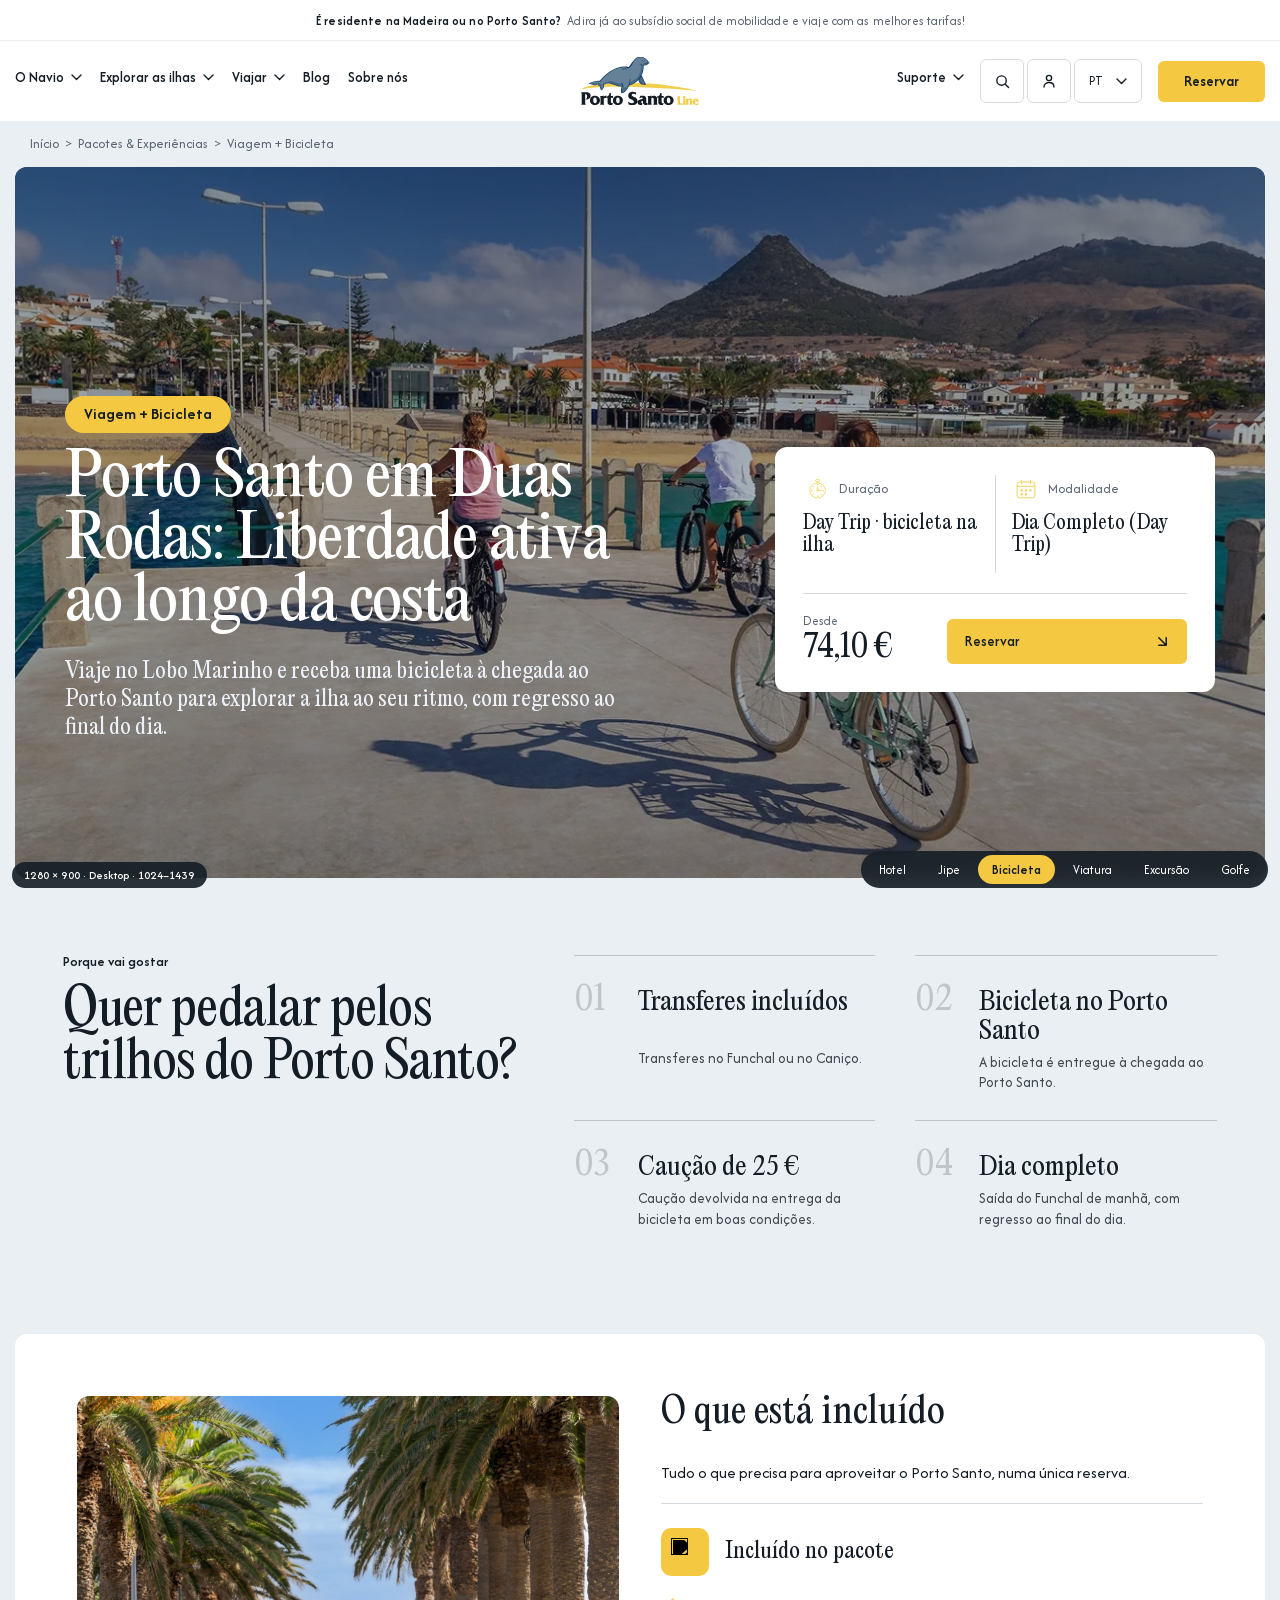
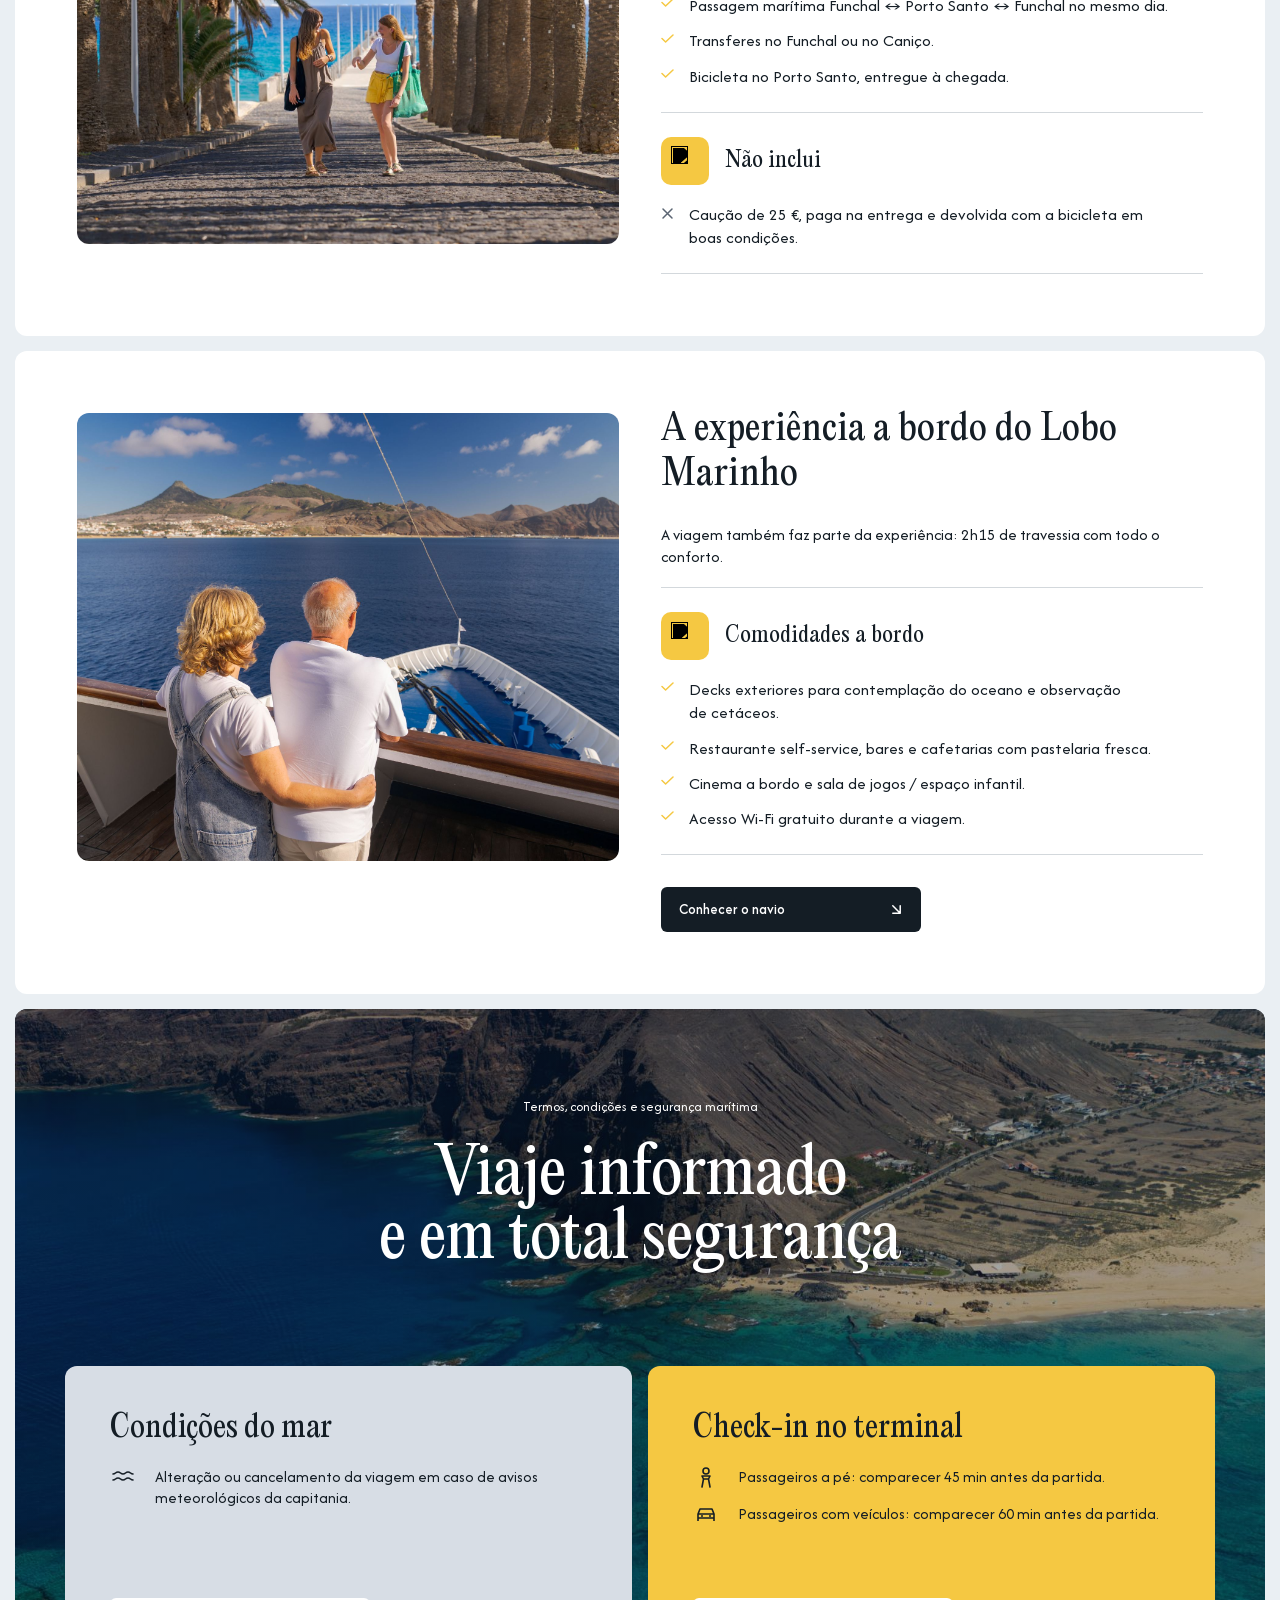
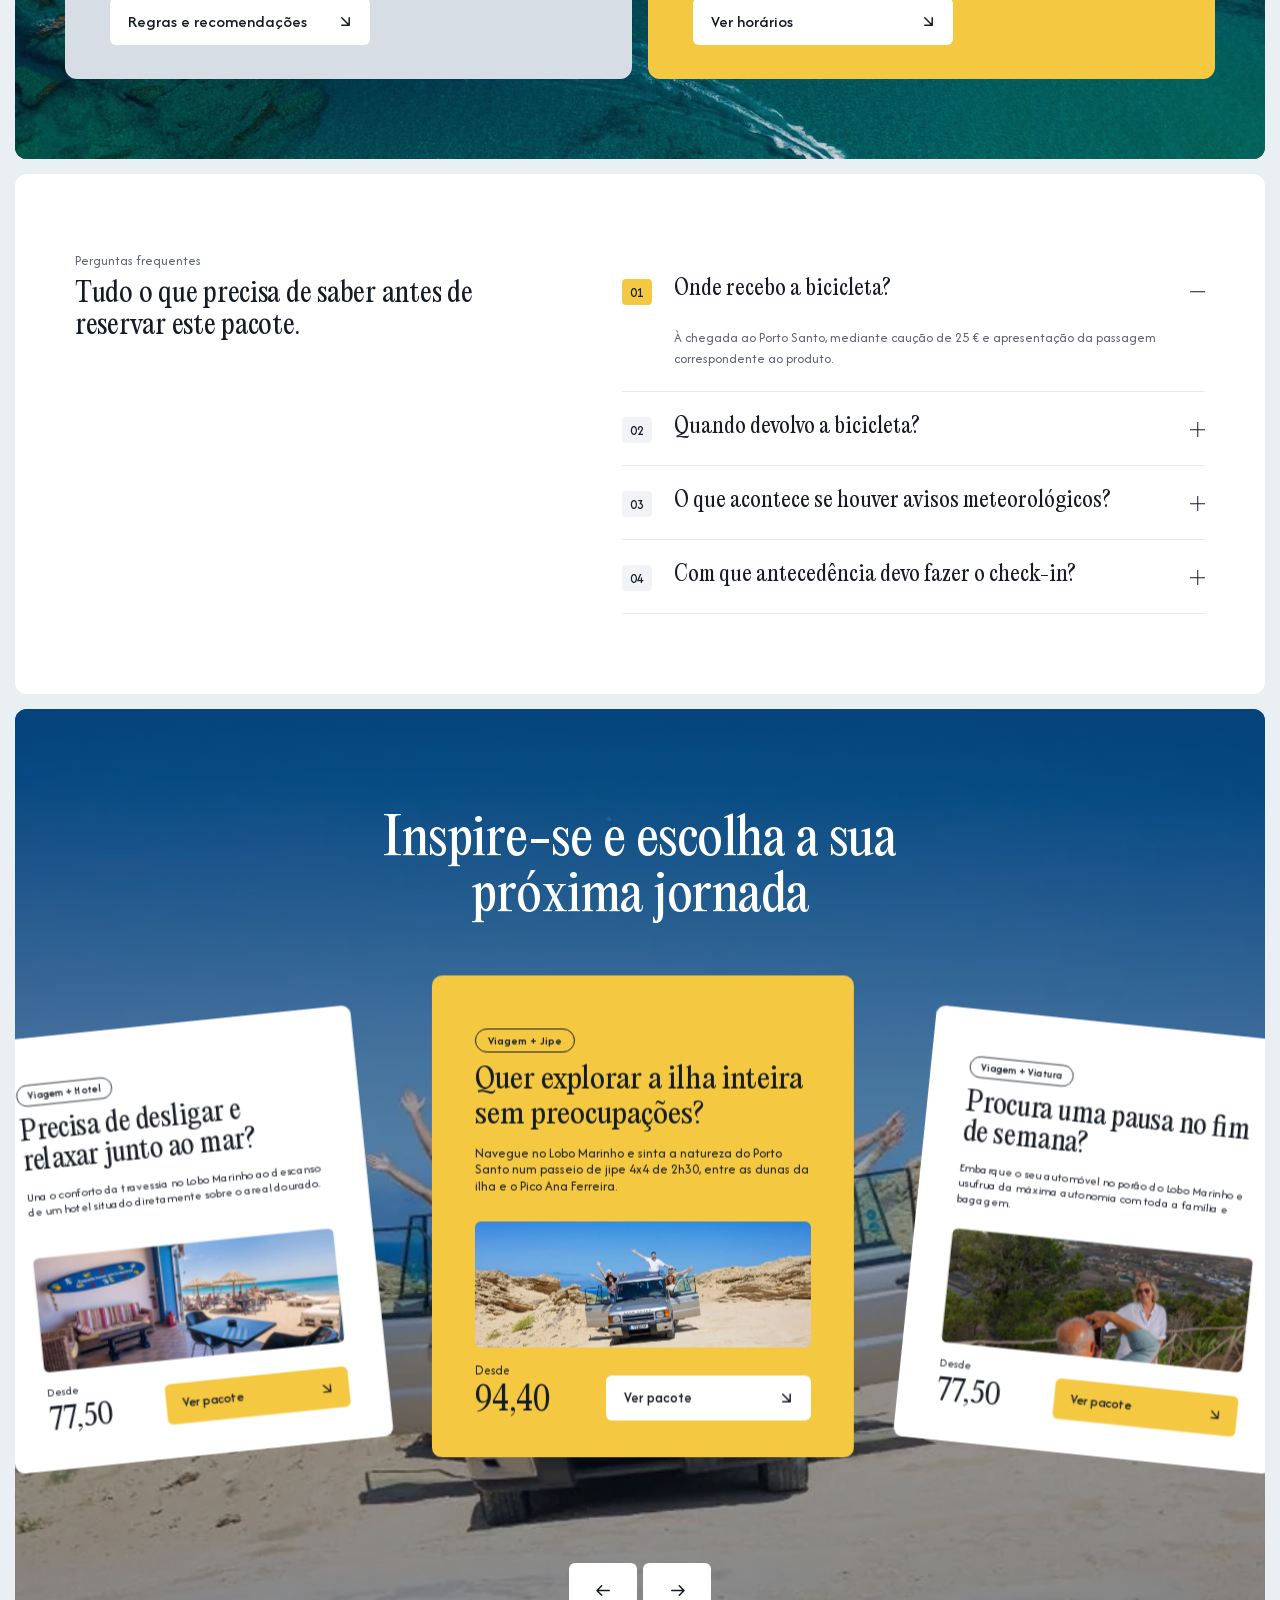
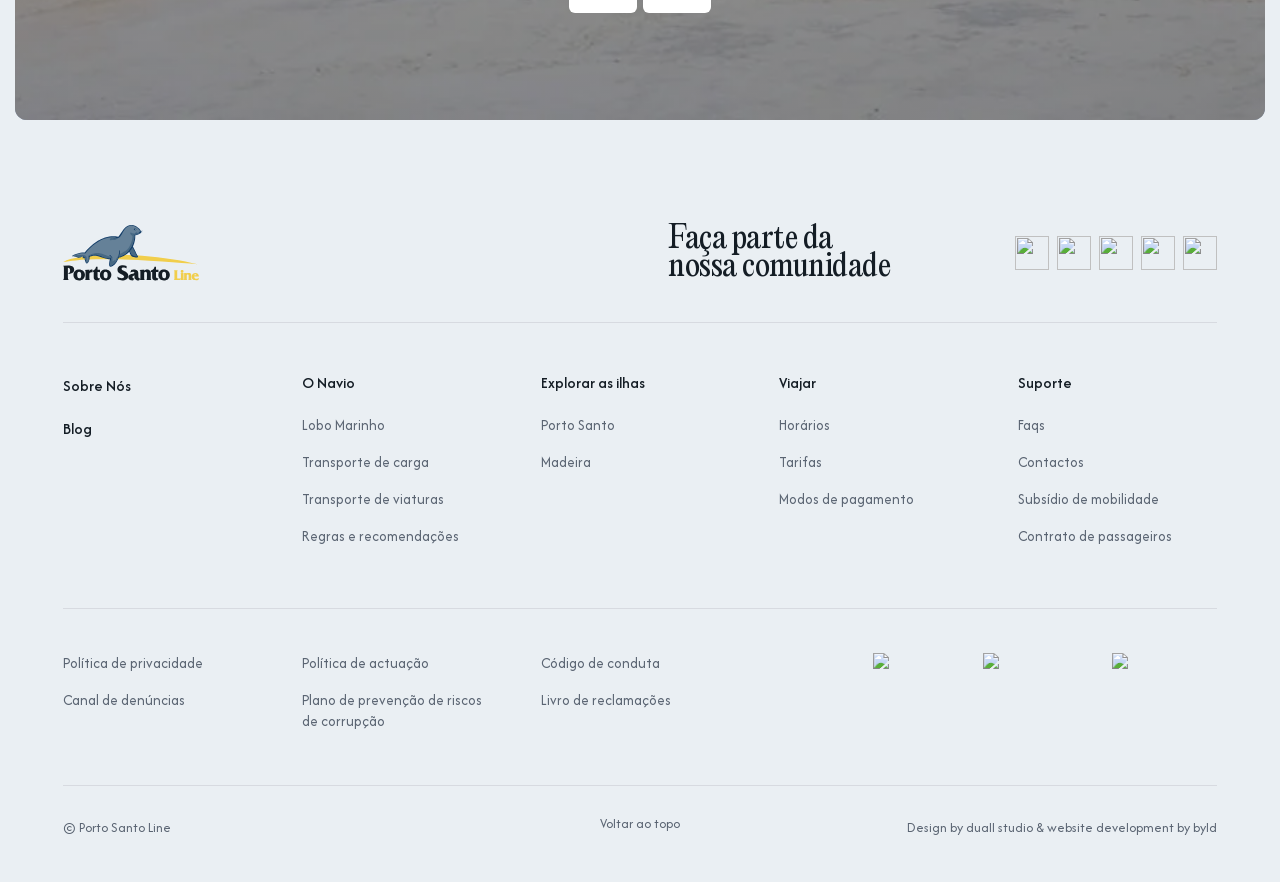
==== commit b9335a64: "Card da hero fora da imagem em tablet e mobile, só com duração e modalidade - Tablet e mobile: a car" ====
--- a/viagem-bicicleta.html
+++ b/viagem-bicicleta.html
@@ -24,9 +24,10 @@
 <div class="HeroPage-module-scss-module__fLgBga__conteudo"><div class="HeroPage-module-scss-module__fLgBga__linha"><div>
 <div class="pk-hero__topo"><span class="pk-pilula pk-pilula--amarela">Viagem + Bicicleta</span></div>
 <h1 class="HeroPage-module-scss-module__fLgBga__titulo" id="pk-titulo"><span class="HeroPage-module-scss-module__fLgBga__nomeAcessivel">Porto Santo em Duas Rodas: Liberdade ativa ao longo da costa</span><span aria-hidden="true"><span class="HeroPage-module-scss-module__fLgBga__palavra"><span class="HeroPage-module-scss-module__fLgBga__caractere" style="--i:0">P</span><span class="HeroPage-module-scss-module__fLgBga__caractere" style="--i:1">o</span><span class="HeroPage-module-scss-module__fLgBga__caractere" style="--i:2">r</span><span class="HeroPage-module-scss-module__fLgBga__caractere" style="--i:3">t</span><span class="HeroPage-module-scss-module__fLgBga__caractere" style="--i:4">o</span></span> <span class="HeroPage-module-scss-module__fLgBga__palavra"><span class="HeroPage-module-scss-module__fLgBga__caractere" style="--i:5">S</span><span class="HeroPage-module-scss-module__fLgBga__caractere" style="--i:6">a</span><span class="HeroPage-module-scss-module__fLgBga__caractere" style="--i:7">n</span><span class="HeroPage-module-scss-module__fLgBga__caractere" style="--i:8">t</span><span class="HeroPage-module-scss-module__fLgBga__caractere" style="--i:9">o</span></span> <span class="HeroPage-module-scss-module__fLgBga__palavra"><span class="HeroPage-module-scss-module__fLgBga__caractere" style="--i:10">e</span><span class="HeroPage-module-scss-module__fLgBga__caractere" style="--i:11">m</span></span> <span class="HeroPage-module-scss-module__fLgBga__palavra"><span class="HeroPage-module-scss-module__fLgBga__caractere" style="--i:12">D</span><span class="HeroPage-module-scss-module__fLgBga__caractere" style="--i:13">u</span><span class="HeroPage-module-scss-module__fLgBga__caractere" style="--i:14">a</span><span class="HeroPage-module-scss-module__fLgBga__caractere" style="--i:15">s</span></span> <span class="HeroPage-module-scss-module__fLgBga__palavra"><span class="HeroPage-module-scss-module__fLgBga__caractere" style="--i:16">R</span><span class="HeroPage-module-scss-module__fLgBga__caractere" style="--i:17">o</span><span class="HeroPage-module-scss-module__fLgBga__caractere" style="--i:18">d</span><span class="HeroPage-module-scss-module__fLgBga__caractere" style="--i:19">a</span><span class="HeroPage-module-scss-module__fLgBga__caractere" style="--i:20">s</span><span class="HeroPage-module-scss-module__fLgBga__caractere" style="--i:21">:</span></span> <span class="HeroPage-module-scss-module__fLgBga__palavra"><span class="HeroPage-module-scss-module__fLgBga__caractere" style="--i:22">L</span><span class="HeroPage-module-scss-module__fLgBga__caractere" style="--i:23">i</span><span class="HeroPage-module-scss-module__fLgBga__caractere" style="--i:24">b</span><span class="HeroPage-module-scss-module__fLgBga__caractere" style="--i:25">e</span><span class="HeroPage-module-scss-module__fLgBga__caractere" style="--i:26">r</span><span class="HeroPage-module-scss-module__fLgBga__caractere" style="--i:27">d</span><span class="HeroPage-module-scss-module__fLgBga__caractere" style="--i:28">a</span><span class="HeroPage-module-scss-module__fLgBga__caractere" style="--i:29">d</span><span class="HeroPage-module-scss-module__fLgBga__caractere" style="--i:30">e</span></span> <span class="HeroPage-module-scss-module__fLgBga__palavra"><span class="HeroPage-module-scss-module__fLgBga__caractere" style="--i:31">a</span><span class="HeroPage-module-scss-module__fLgBga__caractere" style="--i:32">t</span><span class="HeroPage-module-scss-module__fLgBga__caractere" style="--i:33">i</span><span class="HeroPage-module-scss-module__fLgBga__caractere" style="--i:34">v</span><span class="HeroPage-module-scss-module__fLgBga__caractere" style="--i:35">a</span></span> <span class="HeroPage-module-scss-module__fLgBga__palavra"><span class="HeroPage-module-scss-module__fLgBga__caractere" style="--i:36">a</span><span class="HeroPage-module-scss-module__fLgBga__caractere" style="--i:37">o</span></span> <span class="HeroPage-module-scss-module__fLgBga__palavra"><span class="HeroPage-module-scss-module__fLgBga__caractere" style="--i:38">l</span><span class="HeroPage-module-scss-module__fLgBga__caractere" style="--i:39">o</span><span class="HeroPage-module-scss-module__fLgBga__caractere" style="--i:40">n</span><span class="HeroPage-module-scss-module__fLgBga__caractere" style="--i:41">g</span><span class="HeroPage-module-scss-module__fLgBga__caractere" style="--i:42">o</span></span> <span class="HeroPage-module-scss-module__fLgBga__palavra"><span class="HeroPage-module-scss-module__fLgBga__caractere" style="--i:43">d</span><span class="HeroPage-module-scss-module__fLgBga__caractere" style="--i:44">a</span></span> <span class="HeroPage-module-scss-module__fLgBga__palavra"><span class="HeroPage-module-scss-module__fLgBga__caractere" style="--i:45">c</span><span class="HeroPage-module-scss-module__fLgBga__caractere" style="--i:46">o</span><span class="HeroPage-module-scss-module__fLgBga__caractere" style="--i:47">s</span><span class="HeroPage-module-scss-module__fLgBga__caractere" style="--i:48">t</span><span class="HeroPage-module-scss-module__fLgBga__caractere" style="--i:49">a</span></span></span></h1><p class="HeroPage-module-scss-module__fLgBga__intro">Viaje no Lobo Marinho e receba uma bicicleta à chegada ao Porto Santo para explorar a ilha ao seu ritmo, com regresso ao final do dia.</p></div>
-<div class="pk-hero__lado"><ul class="pk-factos pk-factos--card" aria-label="Destaques rápidos" data-dentro="false"><li class="pk-factos__item" style="--i:0"><span class="pk-factos__rotulo"><img class="pk-factos__icone" alt="" src="assets/img/icons/duracao.svg">Duração</span><p class="pk-factos__valor">Day Trip · bicicleta na ilha</p></li><li class="pk-factos__item" style="--i:1"><span class="pk-factos__rotulo"><img class="pk-factos__icone" alt="" src="assets/img/icons/navio.svg">Navio</span><p class="pk-factos__valor">Lobo Marinho · 2h15 de travessia</p></li><li class="pk-factos__item" style="--i:2"><span class="pk-factos__rotulo"><img class="pk-factos__icone" alt="" src="assets/img/icons/ponto-partida.svg">Ponto de partida</span><p class="pk-factos__valor">Cais do Funchal</p></li><li class="pk-factos__item" style="--i:3"><span class="pk-factos__rotulo"><img class="pk-factos__icone" alt="" src="assets/img/icons/modalidade.svg">Modalidade</span><p class="pk-factos__valor">Dia Completo (Day Trip)</p></li></ul><div class="pk-hero__acoes"><p class="pk-hero__preco"><span class="pk-hero__desde">Desde</span><span class="pk-hero__valor">74,10 €</span></p><a class="Journey-module-scss-module__y-uAEq__botao pk-hero__cta" href="https://psl-booking-flow-stage-5ddc0a65b691.herokuapp.com/?pacote=viagem-bicicleta"><span class="Journey-module-scss-module__y-uAEq__nomeAcessivel">Reservar</span><span aria-hidden="true" class="Journey-module-scss-module__y-uAEq__enchimento"></span><span aria-hidden="true" class="Journey-module-scss-module__y-uAEq__conteudo"><span class="Journey-module-scss-module__y-uAEq__rolo"><span class="Journey-module-scss-module__y-uAEq__roloA">Reservar</span><span class="Journey-module-scss-module__y-uAEq__roloB">Reservar</span></span><span class="Journey-module-scss-module__y-uAEq__rolo"><span class="Journey-module-scss-module__y-uAEq__roloA"><svg aria-hidden="true" fill="none" viewBox="0 0 14 14" width="13" height="13"><path d="M3 3l8 8M11 3v8H3" stroke="currentColor" stroke-linecap="round" stroke-linejoin="round" stroke-width="1.6"/></svg></span><span class="Journey-module-scss-module__y-uAEq__roloB"><svg aria-hidden="true" fill="none" viewBox="0 0 14 14" width="13" height="13"><path d="M3 3l8 8M11 3v8H3" stroke="currentColor" stroke-linecap="round" stroke-linejoin="round" stroke-width="1.6"/></svg></span></span></span></a></div></div></div></div>
+<div class="pk-hero__lado"><ul class="pk-factos pk-factos--card" aria-label="Destaques rápidos" data-dentro="false"><li class="pk-factos__item" style="--i:0"><span class="pk-factos__rotulo"><img class="pk-factos__icone" alt="" src="assets/img/icons/duracao.svg">Duração</span><p class="pk-factos__valor">Day Trip · bicicleta na ilha</p></li><li class="pk-factos__item" style="--i:1"><span class="pk-factos__rotulo"><img class="pk-factos__icone" alt="" src="assets/img/icons/modalidade.svg">Modalidade</span><p class="pk-factos__valor">Dia Completo (Day Trip)</p></li></ul><div class="pk-hero__acoes"><p class="pk-hero__preco"><span class="pk-hero__desde">Desde</span><span class="pk-hero__valor">74,10 €</span></p><a class="Journey-module-scss-module__y-uAEq__botao pk-hero__cta" href="https://psl-booking-flow-stage-5ddc0a65b691.herokuapp.com/?pacote=viagem-bicicleta"><span class="Journey-module-scss-module__y-uAEq__nomeAcessivel">Reservar</span><span aria-hidden="true" class="Journey-module-scss-module__y-uAEq__enchimento"></span><span aria-hidden="true" class="Journey-module-scss-module__y-uAEq__conteudo"><span class="Journey-module-scss-module__y-uAEq__rolo"><span class="Journey-module-scss-module__y-uAEq__roloA">Reservar</span><span class="Journey-module-scss-module__y-uAEq__roloB">Reservar</span></span><span class="Journey-module-scss-module__y-uAEq__rolo"><span class="Journey-module-scss-module__y-uAEq__roloA"><svg aria-hidden="true" fill="none" viewBox="0 0 14 14" width="13" height="13"><path d="M3 3l8 8M11 3v8H3" stroke="currentColor" stroke-linecap="round" stroke-linejoin="round" stroke-width="1.6"/></svg></span><span class="Journey-module-scss-module__y-uAEq__roloB"><svg aria-hidden="true" fill="none" viewBox="0 0 14 14" width="13" height="13"><path d="M3 3l8 8M11 3v8H3" stroke="currentColor" stroke-linecap="round" stroke-linejoin="round" stroke-width="1.6"/></svg></span></span></span></a></div></div></div></div>
 <div class="HeroPage-module-scss-module__fLgBga__ancora"><div class="HeroPage-module-scss-module__fLgBga__linha"><span class="HeroPage-module-scss-module__fLgBga__pergunta">Podemos ajudar?</span><svg aria-hidden="true" class="HeroPage-module-scss-module__fLgBga__balao" fill="none" viewBox="0 0 54 36"><path d="M42 0C48.6274 0 54 5.37258 54 12V24C54 30.6274 48.6274 36 42 36H0V12C0 5.37258 5.37258 0 12 0H42Z" fill="currentColor"/><circle class="HeroPage-module-scss-module__fLgBga__ponto" cx="17.5" cy="18.5" data-ordem="0" r="3.5"/><circle class="HeroPage-module-scss-module__fLgBga__ponto" cx="27.5" cy="18.5" data-ordem="1" r="3.5"/><circle class="HeroPage-module-scss-module__fLgBga__ponto" cx="37.5" cy="18.5" data-ordem="2" r="3.5"/></svg><a class="HeroPage-module-scss-module__fLgBga__botao" href="https://wa.me/351962025500?text=Olá, gostaria de informações sobre o pacote Viagem + Bicicleta." rel="noopener noreferrer" target="_blank"><span class="HeroPage-module-scss-module__fLgBga__nome">Falar connosco no WhatsApp</span><svg aria-hidden="true" class="HeroPage-module-scss-module__fLgBga__glifo" fill="currentColor" viewBox="0 0 24 24"><path d="M12 2a10 10 0 00-8.6 15L2 22l5.2-1.4A10 10 0 1012 2zm0 2a8 8 0 016.9 12l-.3.5.6 2.2-2.3-.6-.5.3A8 8 0 1112 4zm-3.4 4c-.2 0-.5 0-.7.4-.3.3-1 1-1 2.4s1 2.8 1.2 3c.2.2 2 3.1 4.9 4.3 2.4 1 2.9.8 3.4.8.5-.1 1.7-.7 1.9-1.4.2-.7.2-1.2.2-1.4-.1-.1-.3-.2-.6-.3l-2-1c-.3-.1-.5-.2-.7.1l-.7 1c-.2.2-.3.2-.6.1-.3-.2-1.3-.5-2.5-1.6-.9-.8-1.5-1.8-1.7-2.1-.2-.3 0-.5.1-.6l.5-.6.3-.5v-.5l-.9-2.1c-.2-.5-.4-.5-.6-.5h-.5z"/></svg></a></div></div>
 </section>
+<div class="pk-hero__lado pk-hero__lado--fora"><ul class="pk-factos pk-factos--card" aria-label="Destaques rápidos" data-dentro="false"><li class="pk-factos__item" style="--i:0"><span class="pk-factos__rotulo"><img class="pk-factos__icone" alt="" src="assets/img/icons/duracao.svg">Duração</span><p class="pk-factos__valor">Day Trip · bicicleta na ilha</p></li><li class="pk-factos__item" style="--i:1"><span class="pk-factos__rotulo"><img class="pk-factos__icone" alt="" src="assets/img/icons/modalidade.svg">Modalidade</span><p class="pk-factos__valor">Dia Completo (Day Trip)</p></li></ul><div class="pk-hero__acoes"><p class="pk-hero__preco"><span class="pk-hero__desde">Desde</span><span class="pk-hero__valor">74,10 €</span></p><a class="Journey-module-scss-module__y-uAEq__botao pk-hero__cta" href="https://psl-booking-flow-stage-5ddc0a65b691.herokuapp.com/?pacote=viagem-bicicleta"><span class="Journey-module-scss-module__y-uAEq__nomeAcessivel">Reservar</span><span aria-hidden="true" class="Journey-module-scss-module__y-uAEq__enchimento"></span><span aria-hidden="true" class="Journey-module-scss-module__y-uAEq__conteudo"><span class="Journey-module-scss-module__y-uAEq__rolo"><span class="Journey-module-scss-module__y-uAEq__roloA">Reservar</span><span class="Journey-module-scss-module__y-uAEq__roloB">Reservar</span></span><span class="Journey-module-scss-module__y-uAEq__rolo"><span class="Journey-module-scss-module__y-uAEq__roloA"><svg aria-hidden="true" fill="none" viewBox="0 0 14 14" width="13" height="13"><path d="M3 3l8 8M11 3v8H3" stroke="currentColor" stroke-linecap="round" stroke-linejoin="round" stroke-width="1.6"/></svg></span><span class="Journey-module-scss-module__y-uAEq__roloB"><svg aria-hidden="true" fill="none" viewBox="0 0 14 14" width="13" height="13"><path d="M3 3l8 8M11 3v8H3" stroke="currentColor" stroke-linecap="round" stroke-linejoin="round" stroke-width="1.6"/></svg></span></span></span></a></div></div>
 <div class="pk-layout pk-layout--sem-reserva">
 <div class="pk-conteudo">
 <div class="pk-empilhado">
--- a/assets/css/pacotes.css
+++ b/assets/css/pacotes.css
@@ -61,7 +61,7 @@
   margin-top: clamp(1rem, .75rem + .6vw, 1.5rem); text-align: left; max-width: 36rem;
   font-size: clamp(1.0625rem, .95rem + .45vw, 1.375rem);
 }
-.pk-hero .pk-hero__cta { width: 100%; }
+.pk-hero__lado .pk-hero__cta { width: 100%; }
 @media (min-width: 768px) {
   .pk-hero__lado { padding: 1.75rem; }
   /* Tablet: título em cima, card por baixo */
@@ -72,10 +72,14 @@
 .pk-hero .HeroPage-module-scss-module__fLgBga__conteudo { flex: 1 0 auto; height: auto; justify-content: flex-end; }
 .pk-hero .HeroPage-module-scss-module__fLgBga__ancora { position: absolute; top: 100%; left: 0; right: 0; }
 @media (min-width: 768px) { .pk-hero { min-height: max(62vh, 26.25rem); } }
-/* Mobile: a hero ocupa a altura do ecrã abaixo do header */
+/* Mobile: a hero ocupa o ecrã abaixo do header menos a card de baixo (altura medida em --pk-altura-card)
+   e as tabs flutuantes (3.25rem), para a card ficar à vista ao abrir a página */
 @media (max-width: 767.98px) {
   .pk-hero .HeroPage-module-scss-module__fLgBga__linha { gap: 1.5rem; }
-  .pk-hero { min-height: calc(100vh - var(--altura-header, 121px)); min-height: calc(100svh - var(--altura-header, 121px)); }
+  .pk-hero {
+    min-height: calc(100vh - var(--altura-header, 121px) - var(--pk-altura-card, 14rem) - 5.125rem);
+    min-height: calc(100svh - var(--altura-header, 121px) - var(--pk-altura-card, 14rem) - 5.125rem);
+  }
 }
 /* Tablet portrait e mobile: título e card a toda a largura */
 @media (max-width: 1023.98px) {
@@ -83,6 +87,9 @@
   .pk-hero .HeroPage-module-scss-module__fLgBga__linha > div:first-child { width: 100%; }
   .pk-hero .HeroPage-module-scss-module__fLgBga__titulo { max-width: none; }
   .pk-hero__lado { max-width: none; align-self: stretch; }
+  /* A card sai da hero: mostra-se a cópia logo por baixo dela */
+  .pk-hero .pk-hero__lado { display: none; }
+  .pk-hero__lado--fora { width: calc(100% - 2 * var(--pk-goteira)); margin: .9375rem auto 0; }
 }
 @media (min-width: 1024px) {
   /* Desktop: encostada ao canto inferior direito da hero */
@@ -98,6 +105,7 @@
   .pk-hero .HeroPage-module-scss-module__fLgBga__conteudo { padding-top: min(clamp(6rem, 3rem + 6vw, 10rem), 13vh); padding-bottom: clamp(1.25rem, .5rem + 1.2vw, 2rem); }
   /* Título e card lado a lado, centrados na altura livre da hero */
   .pk-hero .pk-hero__lado { position: static; flex: none; }
+  .pk-hero__lado--fora { display: none; }
   .pk-hero .HeroPage-module-scss-module__fLgBga__linha { flex: 1 1 auto; flex-direction: row; align-items: center; justify-content: space-between; gap: 2.5rem; padding-right: 0; }
 }
 /* Rodapé da card da hero: preço à esquerda do botão Reservar (como nas cards da Jornada) */
@@ -112,7 +120,7 @@
   font-size: clamp(1.75rem, 1.55rem + .5vw, 2rem); line-height: 1; letter-spacing: -.01em; white-space: nowrap;
   color: var(--pk-texto);
 }
-.pk-hero .pk-hero__acoes .pk-hero__cta { flex: 0 1 15rem; width: auto; min-width: 0; margin-left: auto; gap: 1.5rem; }
+.pk-hero__lado .pk-hero__acoes .pk-hero__cta { flex: 0 1 15rem; width: auto; min-width: 0; margin-left: auto; gap: 1.5rem; }
 /* Tablet: destaques à esquerda, preço e botão à direita */
 @media (min-width: 768px) and (max-width: 1023.98px) {
   .pk-hero__lado { display: grid; grid-template-columns: minmax(0, 1fr) 17rem; align-items: center; gap: 1.75rem; }
@@ -121,7 +129,7 @@
     padding: 0 0 0 1.75rem; border-top: 0; border-left: 1px solid var(--pk-linha);
     align-self: stretch;
   }
-  .pk-hero .pk-hero__acoes .pk-hero__cta { flex: none; width: 100%; margin-left: 0; }
+  .pk-hero__lado .pk-hero__acoes .pk-hero__cta { flex: none; width: 100%; margin-left: 0; }
 }
 .pk-pilula {
   display: inline-block; font-family: var(--font-afacad), system-ui, sans-serif;
